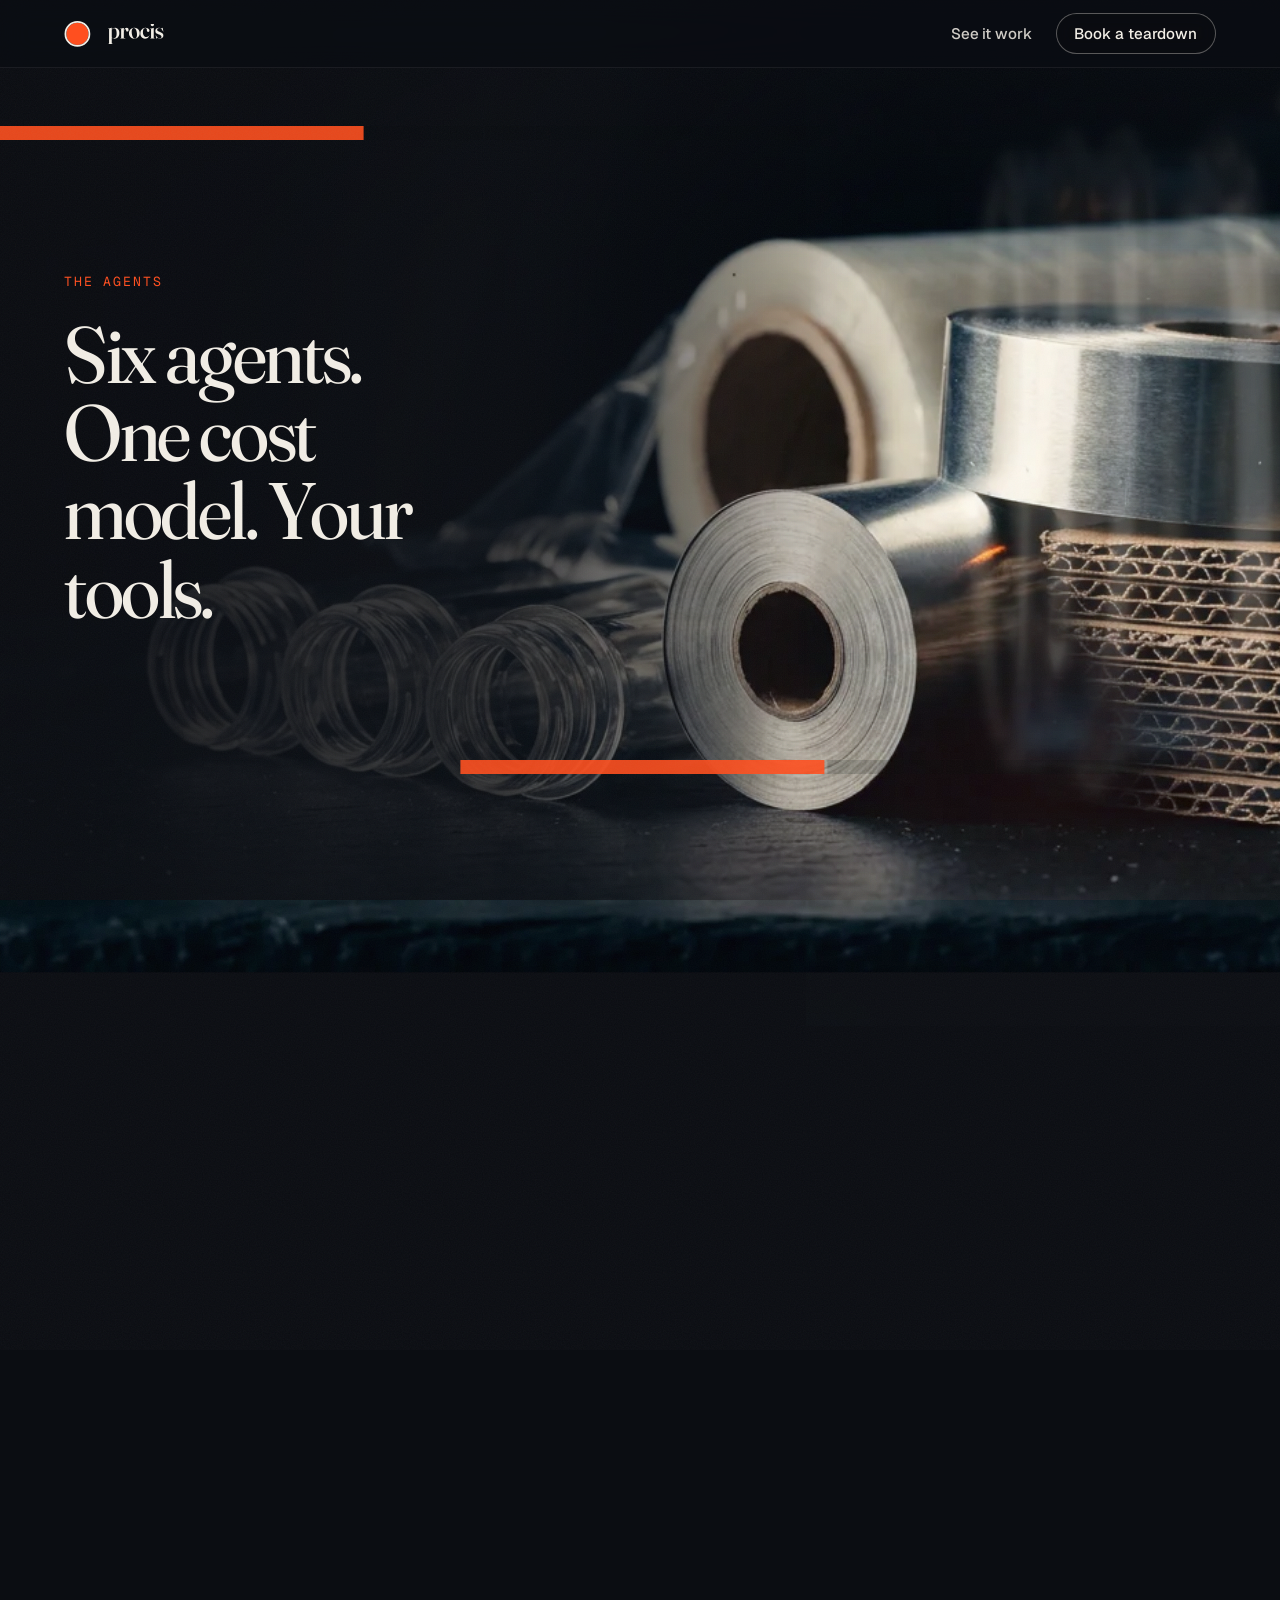
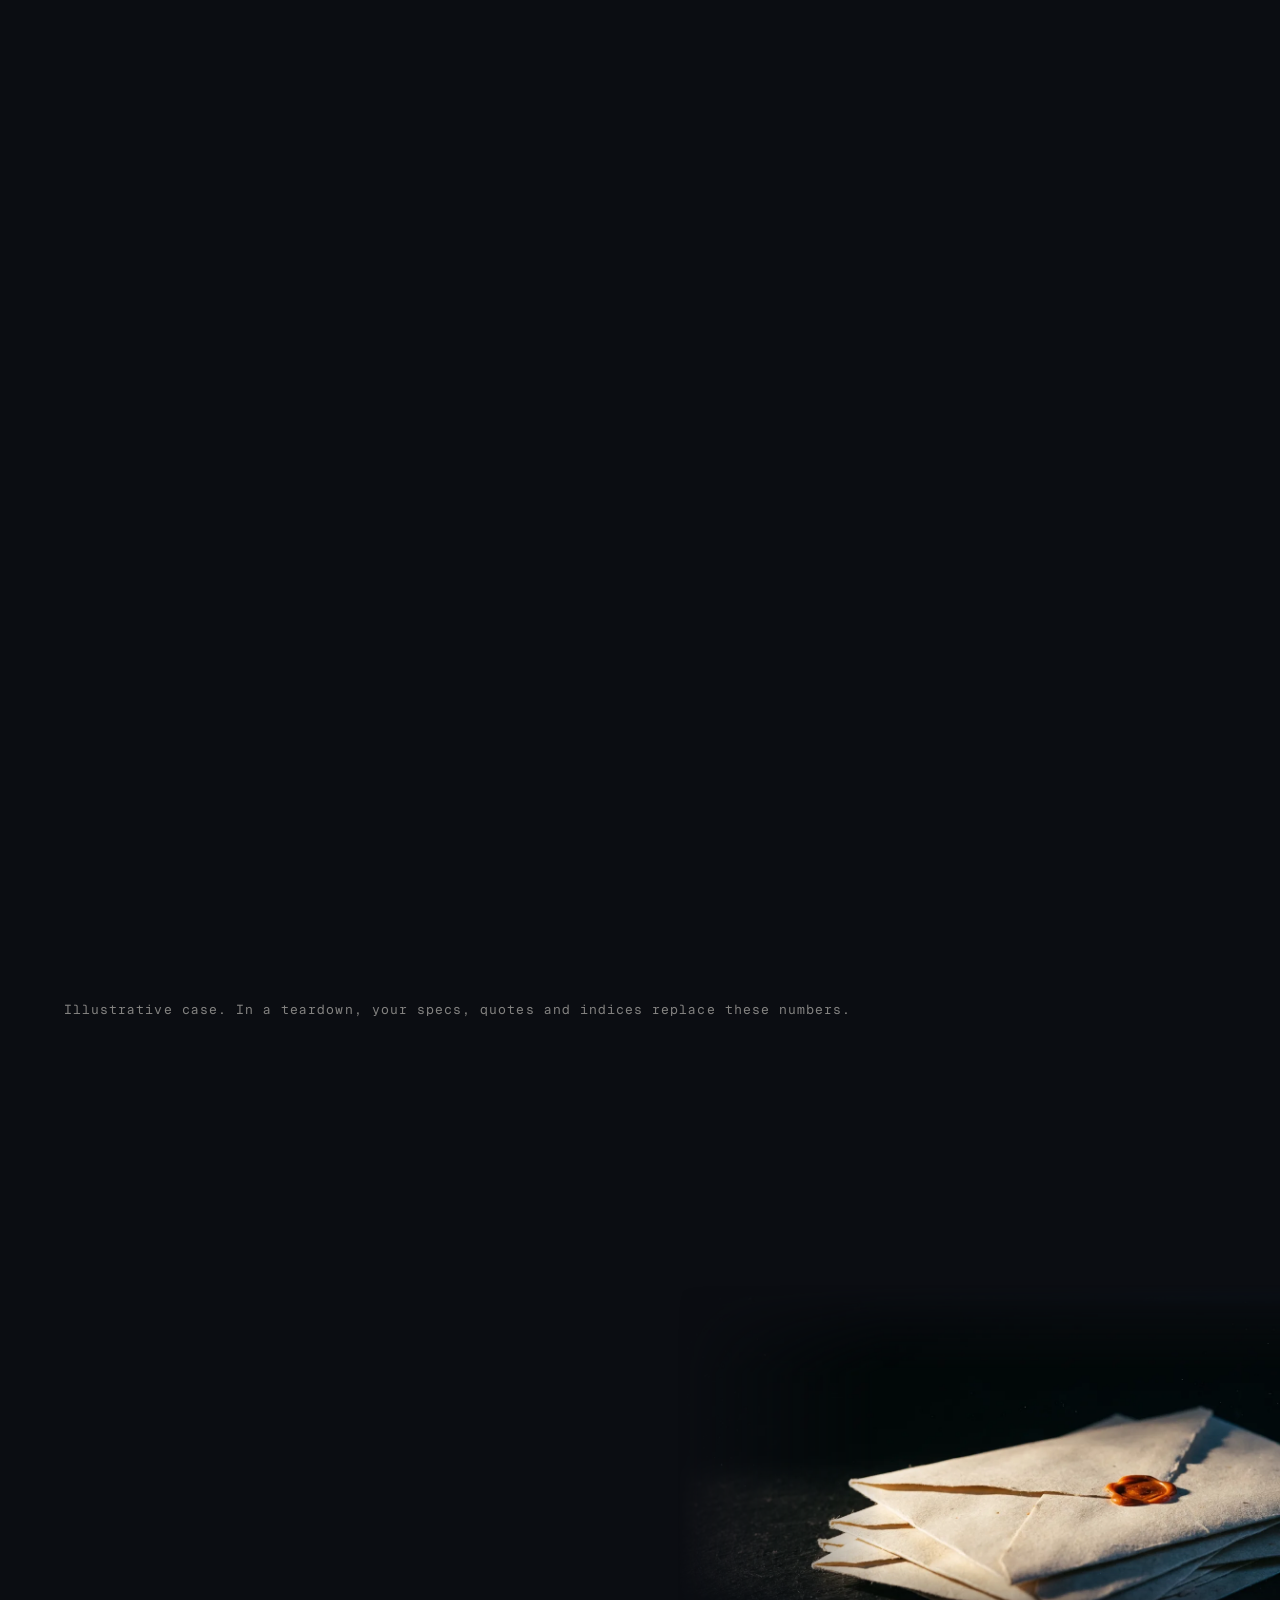
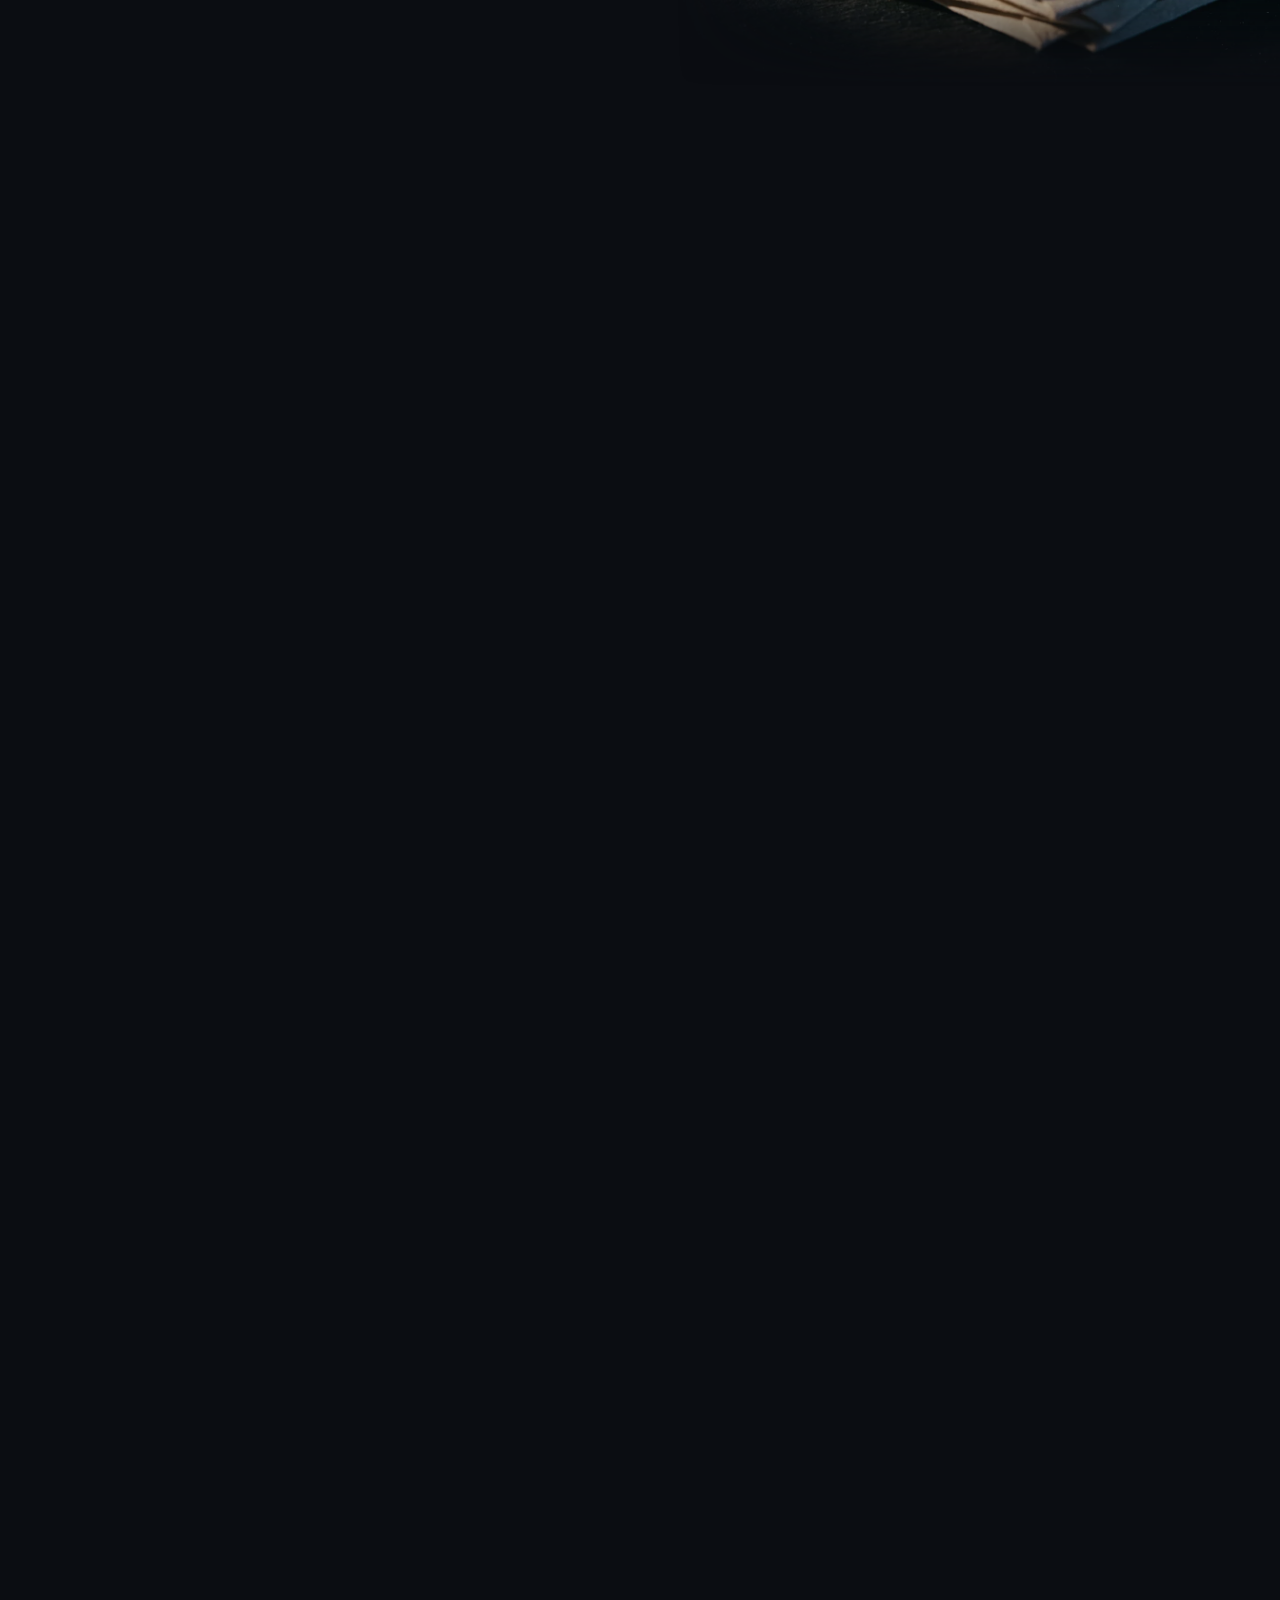
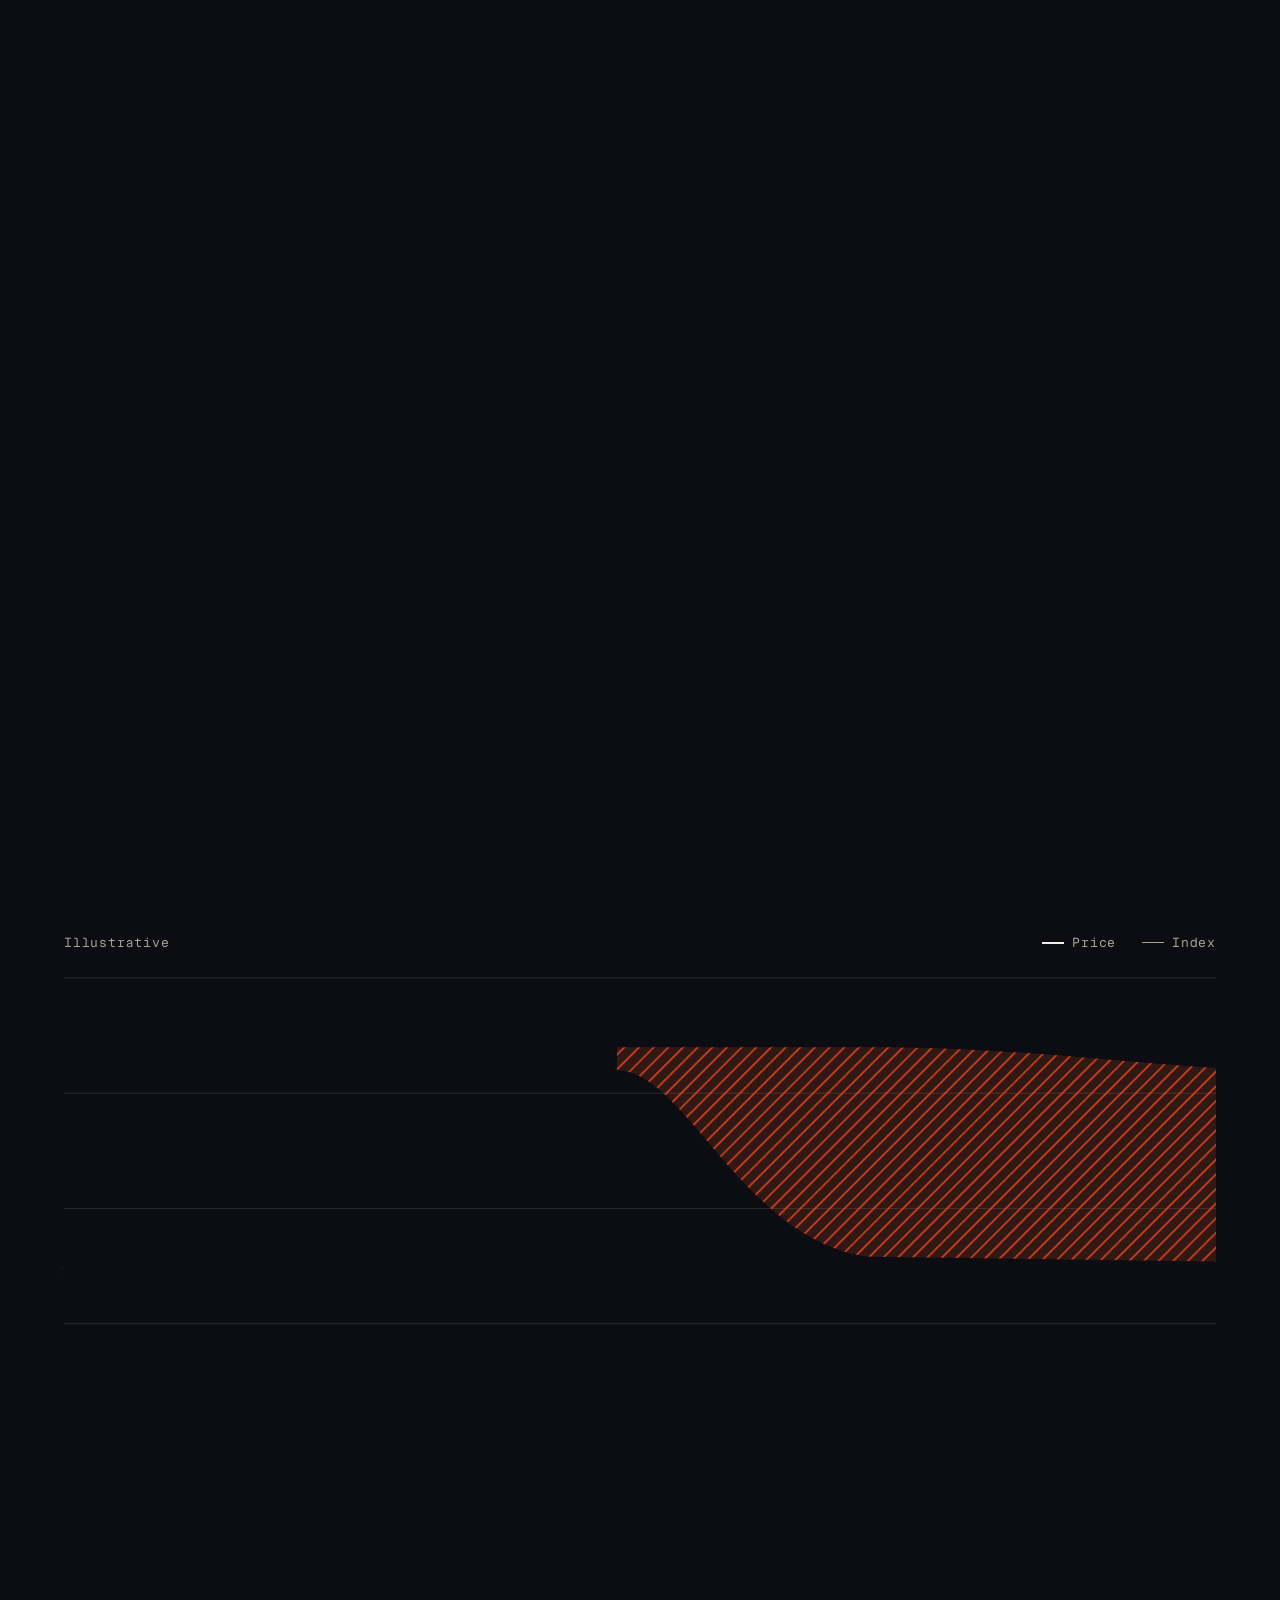
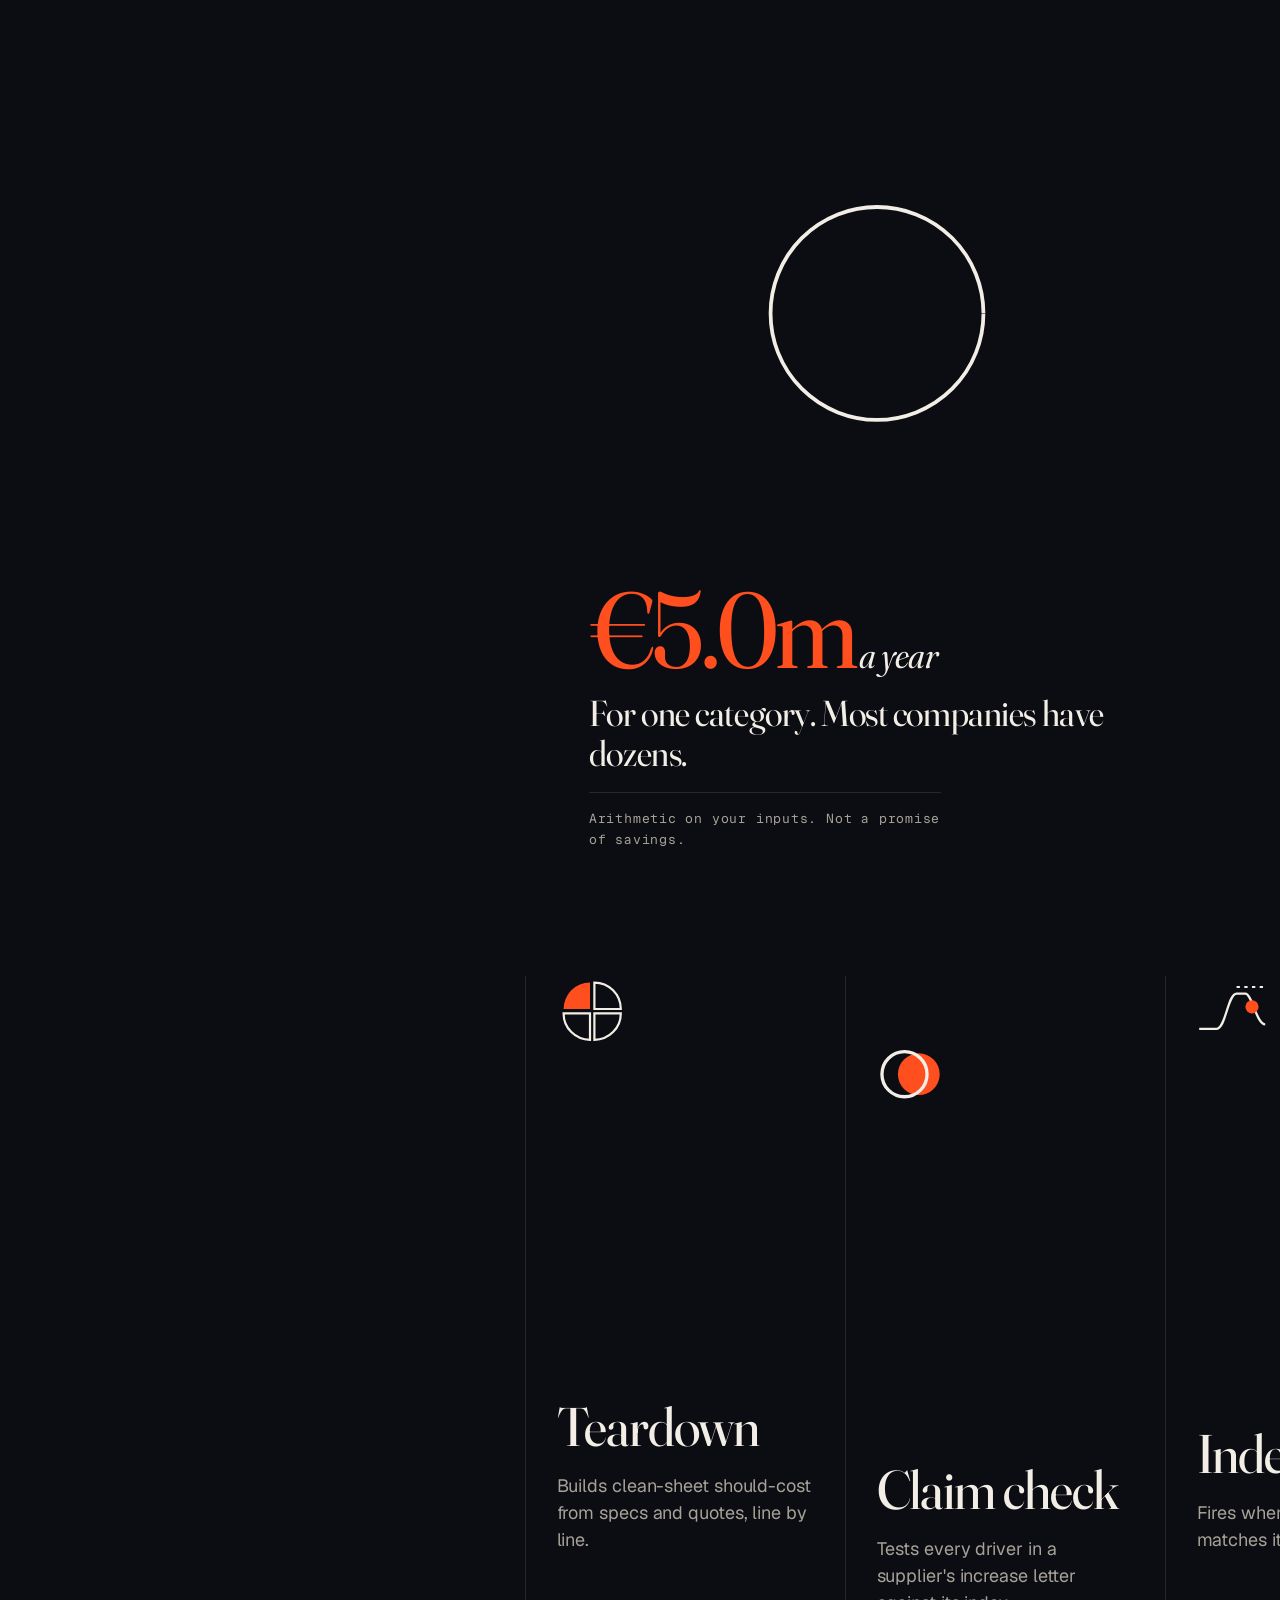
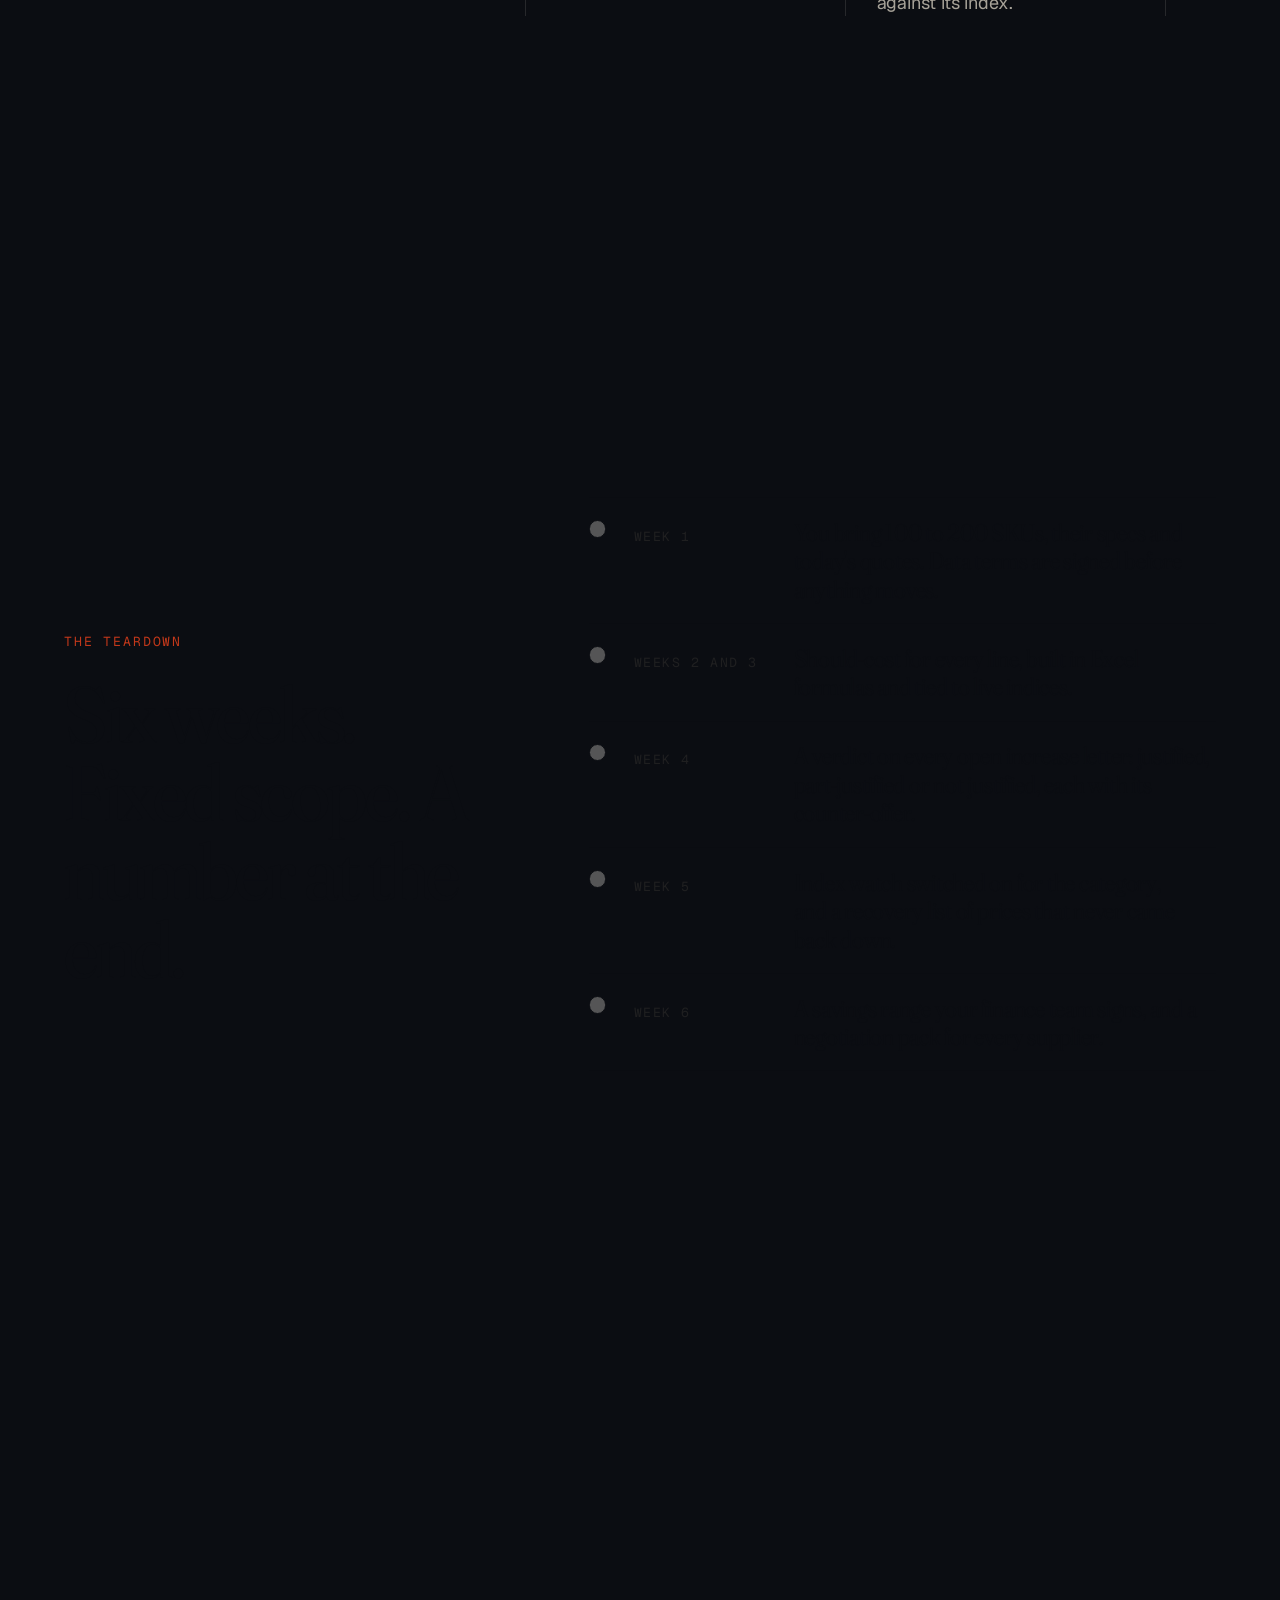
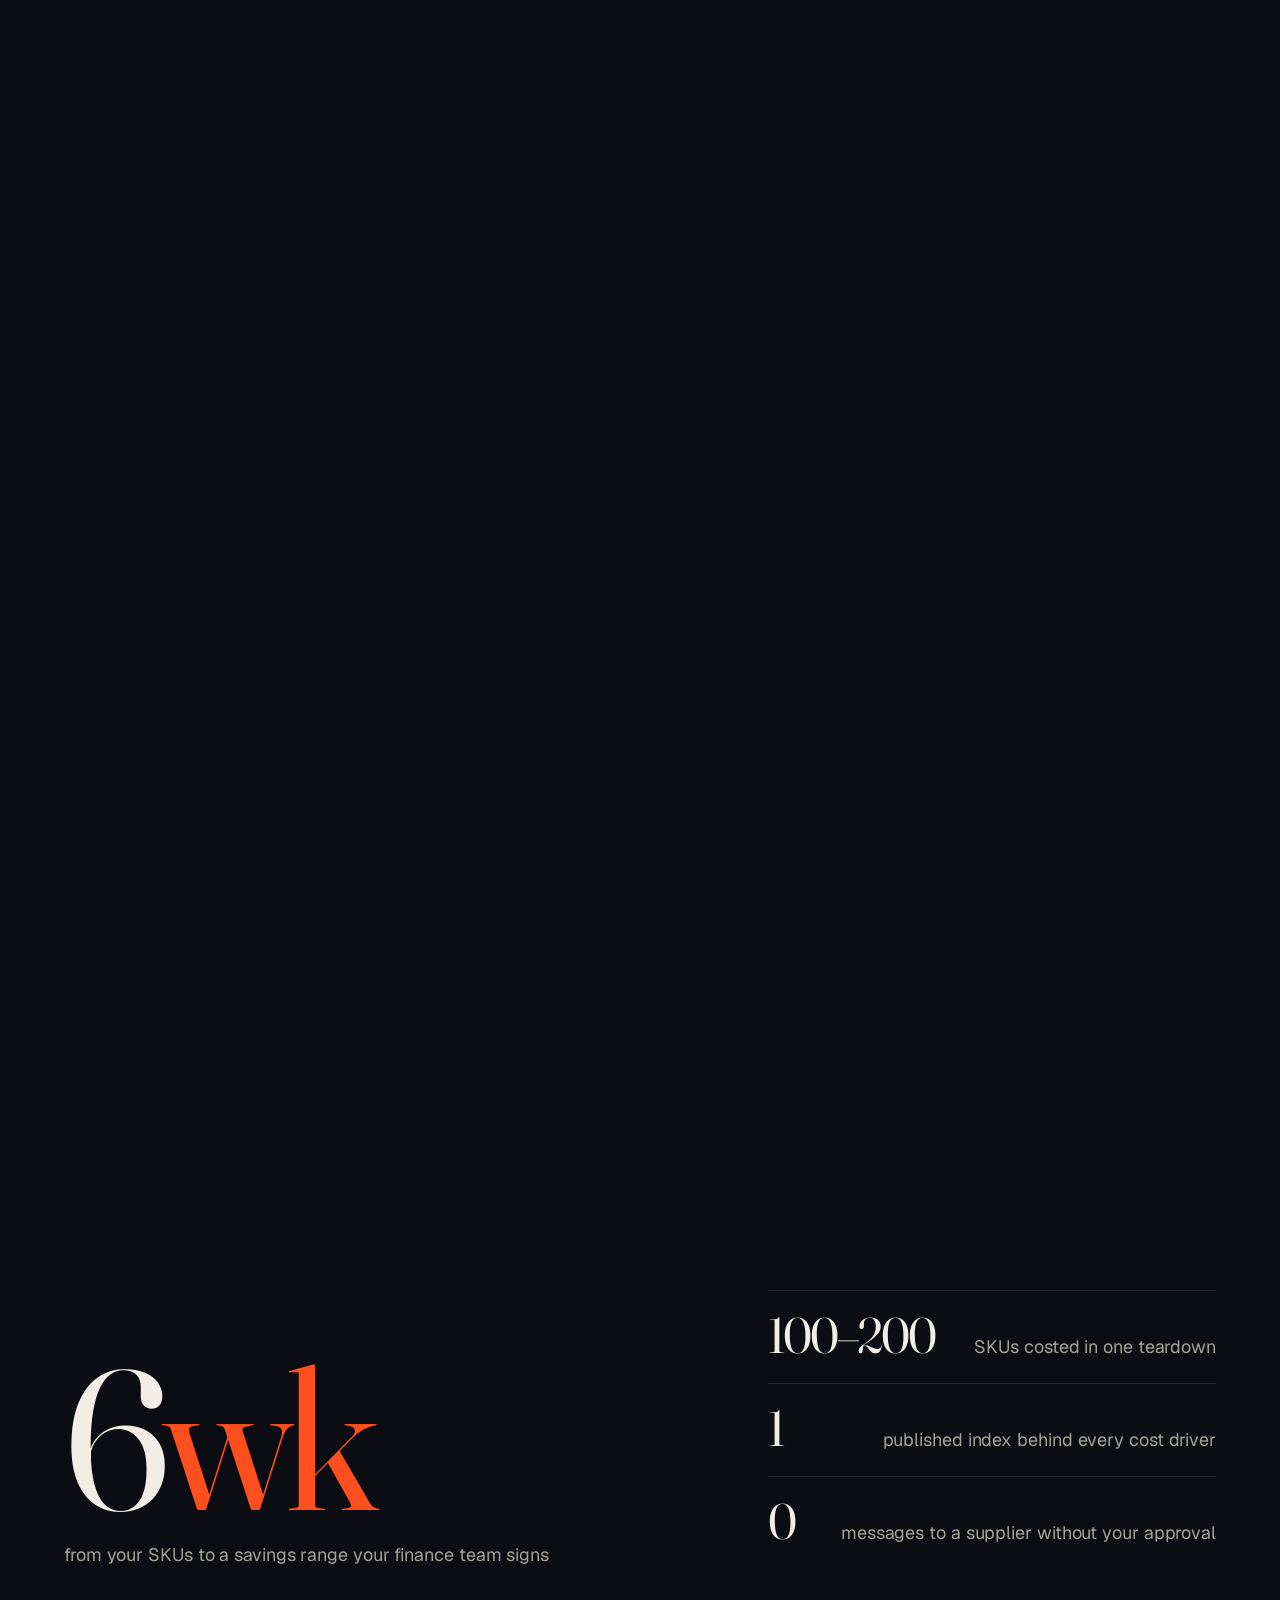
==== index.html @ d37ee610 "Film v2: procurement script (SLES, palm, chemicals, energy, freight), steadier single-take voice, re" ====
<!doctype html>
<html lang="en">
<head>
<meta charset="utf-8">
<meta name="viewport" content="width=device-width, initial-scale=1, viewport-fit=cover">
<title>Procis · Every price, proven.</title>
<meta name="description" content="Procis checks every supplier price against what it should cost. Then its agents act on the gap.">
<meta name="theme-color" content="#0B0D12">
<meta property="og:title" content="Procis · Every price, proven.">
<meta property="og:description" content="Procis checks every supplier price against what it should cost. Then its agents act on the gap.">
<meta property="og:url" content="https://madhuys.github.io/procis/">
<link rel="canonical" href="https://madhuys.github.io/procis/">
<meta property="og:image" content="https://madhuys.github.io/procis/img/og-image.png">
<meta property="og:image:width" content="1200"><meta property="og:image:height" content="630">
<meta property="og:type" content="website">
<meta name="twitter:card" content="summary_large_image">
<meta name="twitter:title" content="Procis · Every price, proven.">
<meta name="twitter:description" content="Procis checks every supplier price against what it should cost. Then its agents act on the gap.">
<meta name="twitter:image" content="https://madhuys.github.io/procis/img/og-image.png">
<link rel="icon" type="image/svg+xml" href="brand/procis-favicon.svg">
<link rel="icon" type="image/png" sizes="32x32" href="brand/favicon-32.png">
<link rel="apple-touch-icon" href="brand/apple-touch-icon.png">
<link rel="preload" href="fonts/Fraunces-VF.woff2" as="font" type="font/woff2" crossorigin>
<link rel="preload" href="fonts/Geist-VF.woff2" as="font" type="font/woff2" crossorigin>
<link rel="preload" href="img/hero-world.webp" as="image" media="(min-width: 861px)">
<link rel="preload" href="img/hero-world-m.webp" as="image" media="(max-width: 860px)">
<link rel="stylesheet" href="scrollcraft.css">
<link rel="stylesheet" href="css/viewer.css?v=20261116e">
<style>
@font-face { font-family: "Fraunces"; src: url("fonts/Fraunces-VF.woff2") format("woff2"); font-weight: 100 900; font-style: normal; font-display: swap; }
@font-face { font-family: "Fraunces"; src: url("fonts/Fraunces-Italic-VF.woff2") format("woff2"); font-weight: 100 900; font-style: italic; font-display: swap; }
@font-face { font-family: "Geist"; src: url("fonts/Geist-VF.woff2") format("woff2"); font-weight: 100 900; font-style: normal; font-display: swap; }
@font-face { font-family: "Geist Mono"; src: url("fonts/GeistMono-VF.woff2") format("woff2"); font-weight: 100 900; font-style: normal; font-display: swap; }

:root {
  --ink: #0B0D12; --bone: #F2EEE6; --ember: #FF4F1F;
  --sc-canvas: #0B0D12;
  --sc-surface: #12151C;
  --sc-ink: #F2EEE6;
  --sc-ink-soft: #A7A298;
  --sc-accent: #FF4F1F;
  --sc-accent-ink: #0B0D12;
  --sc-font-display: "Fraunces", "Iowan Old Style", Georgia, serif;
  --sc-font-text: "Geist", system-ui, sans-serif;
  --sc-font-mono: "Geist Mono", ui-monospace, monospace;
  --nav-h: 4.25rem;
  --dim: color-mix(in oklab, var(--bone) 52%, transparent);
}
html { background: var(--sc-canvas); }
body { font-feature-settings: "ss01", "cv11"; -webkit-font-smoothing: antialiased; }
.sc-display, .disp {
  font-family: var(--sc-font-display);
  font-variation-settings: "opsz" 144, "SOFT" 30, "WONK" 0;
  font-weight: 430;
}
.disp em, .sc-display em { font-style: italic; font-weight: 380; }
.mono { font-family: var(--sc-font-mono); font-size: var(--sc-t-xs); letter-spacing: 0.06em; color: var(--sc-ink-soft); }
.kicker { font-family: var(--sc-font-mono); font-size: var(--sc-t-xs); letter-spacing: 0.14em; text-transform: uppercase; color: var(--ember); margin: 0 0 1.4rem; }
a { color: inherit; }
.grain-on .sc-grain { opacity: 0.06; }

/* ------------------------------------------------------------------ nav -- */
.bar {
  position: fixed; inset: 0 0 auto 0; z-index: 60; height: var(--nav-h);
  display: flex; align-items: center; justify-content: space-between;
  padding-inline: var(--sc-gutter);
  background: color-mix(in oklab, var(--ink) 72%, transparent);
  -webkit-backdrop-filter: blur(14px) saturate(1.2); backdrop-filter: blur(14px) saturate(1.2);
  border-bottom: 1px solid color-mix(in oklab, var(--bone) 7%, transparent);
  color: var(--bone);
}
.bar { transition: background-color 420ms var(--sc-ease-out), color 420ms var(--sc-ease-out), border-color 420ms var(--sc-ease-out); }
.bar.is-light { background: color-mix(in oklab, var(--bone) 78%, transparent); color: var(--ink); border-bottom-color: color-mix(in oklab, var(--ink) 9%, transparent); }
.bar.is-light .brand .mark, .bar.is-light .brand { color: var(--ink); }
.bar.is-light .btn--line { color: var(--ink); border-color: color-mix(in oklab, var(--ink) 30%, transparent); background: color-mix(in oklab, var(--bone) 60%, transparent); }
.bar.is-light .btn--line:hover { border-color: var(--ink); }
.brand .wm { transition: filter 420ms var(--sc-ease-out); }
.bar.is-light .brand .wm { filter: brightness(0.07); }
.brand { display: inline-flex; align-items: center; gap: 0.62rem; text-decoration: none; }
.brand .mark { width: 2.05rem; height: auto; overflow: visible; color: var(--bone); }
.brand .wm { height: 1.32rem; width: auto; margin-top: 0.12rem; }
.btn {
  display: inline-flex; align-items: center; gap: 0.6rem;
  font: 500 var(--sc-t-sm)/1 var(--sc-font-text); letter-spacing: 0;
  padding: 0.9rem 1.3rem; border-radius: 999px; text-decoration: none;
  transition: background-color 200ms var(--sc-ease-out), color 200ms var(--sc-ease-out), border-color 200ms var(--sc-ease-out);
}
.btn--ember { background: var(--ember); color: var(--ink); }
.btn--ember:hover { background: #ff6a40; }
.btn--line { border: 1px solid color-mix(in oklab, var(--bone) 34%, transparent); color: var(--bone); }
.btn--line:hover { border-color: var(--bone); }
.bar .btn { padding: 0.72rem 1.1rem; background: color-mix(in oklab, var(--ink) 55%, transparent); backdrop-filter: blur(10px); -webkit-backdrop-filter: blur(10px); }
.btn .dot { width: 0.42rem; height: 0.42rem; border-radius: 50%; background: currentColor; }

.mark .mark__disc { transform: translateX(var(--off, 0px)); }

/* ================================================================= HERO == */
.hero .sc-stage { background: var(--ink); }
.hero__far, .hero__near, .hero__air { position: absolute; pointer-events: none; }
.hero__far { inset: -7% -3%; }
.hero__lean { position: absolute; inset: 0; translate: calc(var(--hx, 0) * -14px) calc(var(--hy, 0) * -9px); }
.hero__far img { width: 100%; height: 100%; object-fit: cover; object-position: 62% 60%; scale: calc(1.03 + var(--sc-p, 0) * 0.09); transform-origin: 70% 70%; }
.hero__near { top: -14%; bottom: -14%; right: -9vw; width: 46vw; mix-blend-mode: screen; opacity: 0.3; }
.hero__near .hero__lean { translate: calc(var(--hx, 0) * -42px) calc(var(--hy, 0) * -20px); }
.hero__near img { width: 100%; height: 100%; object-fit: cover; object-position: 30% 50%; }
.hero__air { inset: 0; background:
  linear-gradient(104deg, transparent 18%, color-mix(in oklab, var(--bone) 6%, transparent) 34%, transparent 46%),
  radial-gradient(60% 50% at 82% 88%, color-mix(in oklab, var(--ember) 9%, transparent), transparent 70%);
  mix-blend-mode: screen; opacity: calc(0.9 - var(--sc-p, 0) * 0.5); }
.hero__scrim { position: absolute; inset: 0; pointer-events: none; background:
  linear-gradient(to bottom, color-mix(in oklab, var(--ink) 70%, transparent) 0%, transparent 28%),
  linear-gradient(90deg, color-mix(in oklab, var(--ink) 94%, transparent) 0%, color-mix(in oklab, var(--ink) 80%, transparent) 40%, color-mix(in oklab, var(--ink) 40%, transparent) 56%, transparent 70%); }
.hero__copy { position: absolute; z-index: 20; left: var(--sc-gutter); top: calc(var(--nav-h) + 9vh); max-width: min(52rem, 64vw); }
.hero h1 { font-size: clamp(3.6rem, 1.2rem + 8.4vw, 9.6rem); line-height: 0.9; letter-spacing: -0.035em; margin: 0 0 2rem; font-weight: 400; }
.hero h1 .ln { display: block; overflow: hidden; padding-bottom: 0.1em; margin-bottom: -0.1em; }
.hero h1 .ln > span { display: inline-block; animation: lineUp 1100ms var(--sc-ease-out) both; }
.hero h1 .ln:nth-child(2) > span { animation-delay: 140ms; }
.hero h1 em { color: var(--ember); }
@keyframes lineUp { from { transform: translate3d(0, 105%, 0); opacity: 0; } to { transform: none; opacity: 1; } }
.hero__sub { font-size: var(--sc-t-lg); line-height: 1.45; max-width: 30ch; color: var(--bone); margin: 0 0 2.2rem; text-wrap: pretty; }
.hero__cta { display: flex; flex-wrap: wrap; gap: 0.8rem; margin-bottom: 2rem; }
.hero__small { margin: 0; }
.hero__eyebrow { margin-bottom: 1.6rem; }

/* ============================================================== LETTERS == */
.letters { padding-block: clamp(7rem, 16vh, 12rem) clamp(5rem, 12vh, 9rem); }
.letters__grid { display: grid; grid-template-columns: minmax(0, 6fr) minmax(0, 6fr); gap: clamp(2rem, 6vw, 7rem); align-items: start; }
.letters h2 { font-size: var(--sc-t-3xl); line-height: 0.98; letter-spacing: -0.03em; margin: 0 0 2.6rem; max-width: 12ch; }
.ups { list-style: none; padding: 0; margin: 0 0 2.4rem; border-top: 1px solid var(--sc-hairline); }
.ups li { font-family: var(--sc-font-display); font-variation-settings: "opsz" 144; font-size: var(--sc-t-xl); line-height: 1; padding: 0.95rem 0; border-bottom: 1px solid var(--sc-hairline); display: flex; justify-content: space-between; align-items: baseline; }
.ups li::after { content: ""; width: 0.55rem; height: 0.55rem; border-top: 1.5px solid var(--ember); border-right: 1.5px solid var(--ember); transform: rotate(-45deg) translate(-0.1rem, 0.1rem); }
.letters .sc-body { font-size: var(--sc-t-lg); line-height: 1.55; color: var(--sc-ink-soft); max-width: 34ch; }
.letters__media { position: relative; margin: 0; aspect-ratio: 3 / 2; margin-top: 6vh; }
.letters__media img { width: 100%; height: 100%; object-fit: cover; display: block; }
.letters__media { margin-right: calc(-1 * var(--sc-gutter)); }
.letters__media img { --mx: linear-gradient(to right, transparent 0%, #000 34%); --my: linear-gradient(to bottom, transparent 0%, #000 22%, #000 70%, transparent 100%); -webkit-mask-image: var(--mx), var(--my); -webkit-mask-composite: source-in; mask-image: var(--mx), var(--my); mask-composite: intersect; }
.quote { margin: clamp(5rem, 12vh, 9rem) 0 0; display: grid; grid-template-columns: minmax(0, 2fr) minmax(0, 9fr); gap: clamp(1.5rem, 4vw, 4rem); }
.quote blockquote { margin: 0; font-family: var(--sc-font-display); font-style: italic; font-weight: 360; font-variation-settings: "opsz" 144; font-size: var(--sc-t-3xl); line-height: 1.04; letter-spacing: -0.025em; max-width: 22ch; text-wrap: balance; }
.quote figcaption { grid-column: 2; margin-top: 1.4rem; }
.quote__rule { height: 1px; background: var(--ember); margin-top: 0.9em; }
.fact { display: grid; grid-template-columns: minmax(0, 2fr) minmax(0, 9fr); gap: clamp(1.5rem, 4vw, 4rem); margin-top: clamp(3.5rem, 8vh, 6rem); padding-top: 1.4rem; border-top: 1px solid var(--sc-hairline); }
.fact p { margin: 0; max-width: 62ch; color: var(--sc-ink-soft); font-size: var(--sc-t-sm); line-height: 1.6; }
.fact p strong { color: var(--bone); font-weight: 500; }

/* ======================================================= CLAIM CHECK ==== */
.claim .sc-stage { display: grid; grid-template-columns: minmax(0, 5fr) minmax(0, 7fr); gap: clamp(2rem, 5vw, 6rem); align-items: center; padding: calc(var(--nav-h) + 2vh) var(--sc-gutter) 4vh; }
.claim__head { align-self: center; }
.claim__head h2 { font-size: clamp(2.4rem, 1.2rem + 3.3vw, 4.6rem); line-height: 0.98; letter-spacing: -0.03em; margin: 0 0 1.8rem; max-width: 13ch; }
.claim__head .sc-body { font-size: var(--sc-t-base); max-width: 40ch; }
.claim__caption { margin-top: 2.4rem; max-width: 44ch; font-size: var(--sc-t-sm); line-height: 1.55; color: var(--sc-ink-soft); padding-left: 1rem; border-left: 1.5px solid var(--ember); opacity: 0; transition: opacity 600ms var(--sc-ease-out); }
.claim.is-resolved .claim__caption { opacity: 1; }
.board { opacity: 0; }
.board > :not(.instr), .instr .read { opacity: var(--bo, 1); }
.pl { font-family: var(--sc-font-text); font-variation-settings: normal; font-weight: 300; font-size: 0.82em; vertical-align: 0.08em; margin-right: 0.04em; }
.board__label { margin: 0 0 1.4rem; }
.instr { display: grid; grid-template-columns: auto 1fr; gap: clamp(1.4rem, 3vw, 3rem); align-items: center; margin-bottom: clamp(1.2rem, 3vh, 2.2rem); }
.instr svg { width: clamp(9rem, 22vh, 14rem); height: auto; overflow: visible; color: var(--bone); }
.instr .ring { stroke-dasharray: 1; stroke-dashoffset: var(--draw, 0); }
.instr .disc { transform: translateX(var(--off, 0px)); }
.instr .halo { opacity: 0; transition: opacity 500ms var(--sc-ease-out); }
.claim.is-resolved .instr .halo { opacity: 1; }
.read { display: grid; gap: 1.1rem; }
.read__item { display: grid; gap: 0.25rem; }
.read__k { font-family: var(--sc-font-mono); font-size: var(--sc-t-xs); letter-spacing: 0.12em; text-transform: uppercase; color: var(--sc-ink-soft); }
.read__v { font-family: var(--sc-font-display); font-variation-settings: "opsz" 144; font-weight: 400; font-size: clamp(2.2rem, 1rem + 2.6vw, 3.8rem); line-height: 0.92; letter-spacing: -0.02em; font-variant-numeric: tabular-nums lining-nums; }
.read__v--ember { color: var(--ember); }
.ledger { font-family: var(--sc-font-mono); font-size: clamp(0.78rem, 0.7rem + 0.22vw, 0.92rem); }
.ledger .tr { display: grid; grid-template-columns: minmax(0, 2fr) minmax(0, 0.7fr) minmax(0, 0.9fr) minmax(0, 0.9fr) minmax(0, 1.9fr); align-items: center; column-gap: 0.9rem; padding: 0.82rem 0 0.95rem; border-bottom: 1px solid var(--sc-hairline); position: relative; transition: opacity 260ms var(--sc-ease-out); }
.ledger .th { color: var(--sc-ink-soft); font-size: 0.72rem; letter-spacing: 0.1em; text-transform: uppercase; padding-block: 0 0.7rem; border-bottom-color: var(--sc-hairline-strong); }
.ledger .num { text-align: right; font-variant-numeric: tabular-nums; }
.ledger .vcell { text-align: right; }
.row .driver { font-family: var(--sc-font-text); font-size: 1.04em; color: var(--bone); letter-spacing: 0; }
.row { opacity: 0.42; }
.row.is-testing, .row.is-done { opacity: 1; }
.row .idx { color: var(--dim); }
.row.is-testing .idx, .row.is-done .idx { color: var(--bone); }
.row::before { content: ""; position: absolute; inset: 0 -1rem; background: color-mix(in oklab, var(--bone) 5%, transparent); opacity: 0; transition: opacity 260ms var(--sc-ease-out); pointer-events: none; }
.row.is-testing::before { opacity: 1; }
.bars { position: absolute; left: 0; right: 0; bottom: -1px; height: 3px; pointer-events: none; }
.bars i { position: absolute; left: 0; top: 0; height: 3px; width: 100%; transform-origin: 0 50%; }
.bars .b-claim { transform: scaleX(var(--w)); background: color-mix(in oklab, var(--bone) 30%, transparent); }
.bars .b-idx { transform: scaleX(0); background: var(--ember); }
.vd { display: inline-block; font-style: normal; padding: 0.3rem 0.55rem; border-radius: 3px; border: 1px solid currentColor; opacity: 0; transform: scale(1.4); transition: opacity 220ms var(--sc-ease-out), transform 360ms cubic-bezier(.2, 1.6, .4, 1); white-space: nowrap; }
.vd--ok { color: var(--bone); }
.vd--part { color: var(--ember); }
.vd--none { border-color: transparent; color: var(--sc-ink-soft); }
.row.is-verdict .vd { opacity: 1; transform: none; }
.result { display: flex; flex-wrap: wrap; gap: 0.6rem 1.6rem; margin-top: 1.4rem; font-family: var(--sc-font-mono); font-size: var(--sc-t-xs); letter-spacing: 0.06em; }
.result span { display: inline-flex; align-items: center; gap: 0.55rem; opacity: 0; transform: translate3d(0, 8px, 0); transition: opacity 420ms var(--sc-ease-out), transform 420ms var(--sc-ease-out); }
.result span::before { content: ""; width: 0.5rem; height: 0.5rem; border-radius: 50%; background: var(--ember); }
.result span:nth-child(2) { transition-delay: 120ms; }
.claim.is-resolved .result span { opacity: 1; transform: none; }
@media (hover: hover) and (pointer: fine) {
  .ledger:hover .row.is-done { opacity: 0.45; }
  .ledger .row.is-done:hover { opacity: 1; }
  .ledger .row.is-done:hover::before { opacity: 1; }
}

/* ============================================================ ROCKETS === */
.rockets { padding-block: clamp(7rem, 16vh, 12rem) clamp(5rem, 10vh, 8rem); }
.rockets__top { display: grid; grid-template-columns: minmax(0, 7fr) minmax(0, 4fr); gap: clamp(2rem, 5vw, 6rem); align-items: end; margin-bottom: clamp(3rem, 8vh, 5rem); }
.rockets h2 { font-size: var(--sc-t-3xl); line-height: 0.98; letter-spacing: -0.03em; margin: 0; max-width: 16ch; }
.rockets .sc-body { font-size: var(--sc-t-base); }
.chart { position: relative; }
.chart__label { position: absolute; top: 0; left: 0; margin: 0; }
.chart__legend { position: absolute; top: 0; right: 0; display: flex; gap: 1.6rem; margin: 0; }
.chart__legend span { display: inline-flex; align-items: center; gap: 0.5rem; }
.chart__legend span::before { content: ""; width: 1.4rem; height: 0; border-top: 2px solid var(--bone); }
.chart__legend .lg-idx::before { border-top: 1.6px solid var(--sc-ink-soft); }
.chart__plot { position: relative; aspect-ratio: 1000 / 380; margin-top: 2.4rem; }
.chart svg { position: absolute; inset: 0; width: 100%; height: 100%; overflow: visible; }
.chart .grid line { stroke: var(--sc-hairline); stroke-width: 1; vector-effect: non-scaling-stroke; }
.chart .ln { fill: none; vector-effect: non-scaling-stroke; stroke-linecap: round; clip-path: inset(-40px 100% -40px -40px); }
.chart .ln--idx { stroke: var(--sc-ink-soft); stroke-width: 1.6; }
.chart .ln--px { stroke: var(--bone); stroke-width: 2.6; }
.chart .gap { fill: url(#hatch); }
.chart .gap-edge { fill: color-mix(in oklab, var(--ember) 22%, transparent); }
.chart__gap { position: absolute; inset: 0; }
.chart__gap circle { fill: var(--ember); }
.chart__notes { display: grid; grid-template-columns: 20% 32% 48%; margin-top: 1.4rem; font-family: var(--sc-font-display); font-variation-settings: "opsz" 144; font-size: var(--sc-t-xl); line-height: 1.05; letter-spacing: -0.015em; }
.chart__notes p { margin: 0; padding-top: 1rem; border-top: 1px solid var(--sc-hairline-strong); }
.chart__notes .n-up { grid-column: 2; }
.chart__notes .n-down { grid-column: 3; color: var(--ember); border-top-color: var(--ember); padding-left: 0; }

/* ======================================================= YOUR NUMBER === */
.sr { position: absolute; width: 1px; height: 1px; overflow: hidden; clip: rect(0 0 0 0); white-space: nowrap; margin: -1px; }
.calc { padding-block: clamp(6rem, 14vh, 10rem); }
.calc__in { display: grid; grid-template-columns: minmax(0, 5fr) minmax(0, 7fr); grid-template-areas: "copy dev" "ctl dev"; column-gap: clamp(2rem, 6vw, 7rem); row-gap: clamp(2.4rem, 6vh, 4rem); align-items: start; min-height: 74vh; }
.calc__copy { grid-area: copy; align-self: end; }
.calc h2 { font-size: var(--sc-t-3xl); line-height: 0.98; letter-spacing: -0.03em; margin: 0 0 1.4rem; max-width: 12ch; }
.calc .sc-body { font-size: var(--sc-t-base); margin: 0; }
.calc__ctl { grid-area: ctl; display: grid; gap: 2.2rem; }
.ctl__row { display: flex; justify-content: space-between; align-items: baseline; gap: 1rem; margin-bottom: 0.7rem; }
.ctl__row label { font-size: var(--sc-t-sm); color: var(--sc-ink-soft); }
.ctl__v { font-family: var(--sc-font-display); font-variation-settings: "opsz" 144; font-size: var(--sc-t-xl); line-height: 1; letter-spacing: -0.015em; font-variant-numeric: tabular-nums lining-nums; color: var(--bone); white-space: nowrap; }
.ctl__ends { display: flex; justify-content: space-between; margin-top: 0.5rem; }
.ctl__hint { margin: 0.6rem 0 0; }
.rng { -webkit-appearance: none; appearance: none; display: block; width: 100%; height: 2.75rem; margin: 0; background: transparent; cursor: pointer; touch-action: pan-y; --f: 50%; }
.rng:focus { outline: none; }
.rng::-webkit-slider-runnable-track { height: 3px; border-radius: 2px; background: linear-gradient(90deg, var(--ember) 0 var(--f), color-mix(in oklab, var(--bone) 18%, transparent) var(--f) 100%); }
.rng::-moz-range-track { height: 3px; border-radius: 2px; background: linear-gradient(90deg, var(--ember) 0 var(--f), color-mix(in oklab, var(--bone) 18%, transparent) var(--f) 100%); }
.rng::-webkit-slider-thumb { -webkit-appearance: none; appearance: none; width: 1.7rem; height: 1.7rem; margin-top: calc(-0.85rem + 1.5px); border-radius: 50%; border: 2px solid var(--bone); background: radial-gradient(circle at 64% 50%, var(--ember) 0 34%, var(--ink) 36%); transition: transform 200ms var(--sc-ease-out); }
.rng::-moz-range-thumb { width: 1.7rem; height: 1.7rem; border-radius: 50%; border: 2px solid var(--bone); background: radial-gradient(circle at 64% 50%, var(--ember) 0 34%, var(--ink) 36%); box-sizing: border-box; }
.rng:active::-webkit-slider-thumb { transform: scale(1.12); }
.rng:focus-visible::-webkit-slider-thumb { box-shadow: 0 0 0 4px var(--ink), 0 0 0 6px var(--ember); }
.rng:focus-visible::-moz-range-thumb { box-shadow: 0 0 0 4px var(--ink), 0 0 0 6px var(--ember); }
.calc__dev { grid-area: dev; align-self: center; display: grid; justify-items: start; }
.calc__svg { width: min(100%, 64vh, 40rem); height: auto; overflow: visible; color: var(--bone); }
.calc__svg .c-ring { stroke-dasharray: 1; stroke-dashoffset: var(--draw, 0); }
.calc__out { margin-top: clamp(0.6rem, 2vh, 1.4rem); }
.calc__fig { margin: 0; color: var(--ember); font-size: clamp(3.6rem, 1.6rem + 6.4vw, 8.2rem); line-height: 0.88; letter-spacing: -0.04em; font-weight: 400; font-variant-numeric: tabular-nums lining-nums; white-space: nowrap; }
.calc__unit { font-size: 0.34em; letter-spacing: -0.01em; color: var(--bone); font-style: italic; font-weight: 380; }
.calc__line { margin: 1.1rem 0 0; font-family: var(--sc-font-display); font-variation-settings: "opsz" 144; font-size: var(--sc-t-xl); line-height: 1.1; letter-spacing: -0.012em; max-width: 26ch; }
.calc__foot { margin: 1.2rem 0 0; padding-top: 0.9rem; border-top: 1px solid var(--sc-hairline); max-width: 44ch; }

/* ============================================================== AGENTS === */
.agents .sc-stage { display: flex; align-items: center; }
.agents__head { position: absolute; z-index: 2; left: var(--sc-gutter); top: 50%; width: calc(min(36vw, 34rem) - 5vw); transform: translate3d(var(--hx2, 0px), -50%, 0); opacity: var(--ho, 1); pointer-events: none; }
.agents__head h2 { font-size: var(--sc-t-3xl); line-height: 0.98; letter-spacing: -0.03em; margin: 0; max-width: 11ch; }
.rail { gap: 0; align-items: stretch; padding-left: var(--sc-gutter); padding-right: 12vw; height: min(72vh, 40rem); }
.rail > * { flex: 0 0 auto; }
.rail__lead { width: min(36vw, 34rem); padding-right: 5vw; display: flex; flex-direction: column; justify-content: center; }
.agent { width: min(25vw, 23rem); padding: 0 2.4vw; border-left: 1px solid var(--sc-hairline); display: flex; flex-direction: column; justify-content: space-between; }
.agent svg { width: 4.4rem; height: 4.4rem; overflow: visible; color: var(--bone); }
.agent h3 { font-family: var(--sc-font-display); font-variation-settings: "opsz" 144; font-weight: 420; font-size: var(--sc-t-2xl); line-height: 1; letter-spacing: -0.02em; margin: 0 0 1.1rem; }
.agent p { margin: 0; color: var(--sc-ink-soft); font-size: var(--sc-t-base); line-height: 1.5; max-width: 26ch; }
.agent:nth-of-type(even) { padding-top: 7vh; }
.agent:nth-of-type(odd) { padding-bottom: 7vh; }
.trust { width: min(40vw, 36rem); margin-left: 3vw; padding: 0 0 0 3vw; border-left: 1.5px solid var(--ember); display: flex; flex-direction: column; justify-content: center; gap: 0; }
.trust p { margin: 0; padding: 1.4rem 0; border-bottom: 1px solid var(--sc-hairline); font-family: var(--sc-font-display); font-variation-settings: "opsz" 144; font-size: var(--sc-t-xl); line-height: 1.12; letter-spacing: -0.012em; max-width: 22ch; }
.trust p:last-child { border-bottom: 0; }

/* ========================================================= PARTNERSHIP == */
.partner { color: var(--ink); }
.partner .sc-stage { display: grid; place-items: center; text-align: center; color: var(--ink); }
.partner__in { position: relative; z-index: 2; padding-inline: var(--sc-gutter); }
.partner .kicker { color: #C2381A; }
.partner h2 { font-size: clamp(2.8rem, 1.2rem + 5.2vw, 7rem); line-height: 0.95; letter-spacing: -0.035em; margin: 0 auto 2.2rem; max-width: 14ch; color: var(--ink); }
.partner .sc-body { margin-inline: auto; color: #4A463F; font-size: var(--sc-t-lg); line-height: 1.5; max-width: 44ch; }
.split-bar { position: absolute; left: 50%; width: min(64vw, 60rem); height: 0.9rem; display: flex; gap: 3px; margin-left: calc(min(64vw, 60rem) / -2); z-index: 1; }
.split-bar i { display: block; height: 100%; background: color-mix(in oklab, var(--ink) 16%, transparent); }
.split-bar i:first-child { background: var(--ember); opacity: 0.9; }
.split-bar--a { top: 14vh; transform: translateX(var(--sa, -18vw)); }
.split-bar--b { bottom: 14vh; transform: translateX(var(--sb, 18vw)); }

/* ============================================================ THE WEEKS == */
.weeks { color: var(--ink); --soft: #4A463F; --line: color-mix(in oklab, var(--ink) 16%, transparent); }
.weeks .sc-stage { display: grid; align-items: center; color: var(--ink); }
.weeks__in { display: grid; grid-template-columns: minmax(0, 5fr) minmax(0, 7fr); gap: clamp(2rem, 6vw, 7rem); align-items: center; padding: calc(var(--nav-h) + 3vh) var(--sc-gutter) 4vh; max-width: var(--sc-maxw); margin-inline: auto; width: 100%; }
.weeks .kicker { color: #C2381A; }
.weeks h2 { font-size: var(--sc-t-3xl); line-height: 0.98; letter-spacing: -0.03em; margin: 0; max-width: 11ch; color: var(--ink); }
.weeks__body { position: relative; }
.tl { list-style: none; margin: 0; padding: 0; position: relative; z-index: 1; }
.tl__row { display: grid; grid-template-columns: 1.6rem minmax(7.5rem, 2fr) minmax(0, 6fr); column-gap: 1.2rem; align-items: baseline; padding: clamp(0.9rem, 2.2vh, 1.4rem) 0; border-bottom: 1px solid var(--line); opacity: 0.32; transition: opacity 420ms var(--sc-ease-out); }
.tl__row:first-child { border-top: 1px solid var(--line); }
.tl__row.is-on { opacity: 1; }
.tl__node { position: relative; align-self: start; margin-top: 0.15rem; width: 1.1rem; height: 1.1rem; border-radius: 50%; border: 1.5px solid var(--ink); background: var(--bone); }
.tl__node i { position: absolute; inset: 1.5px; border-radius: 50%; background: var(--ember); transform: translateX(0) scale(0); transition: transform 520ms cubic-bezier(.2, 1.5, .4, 1); }
.tl__row.is-on .tl__node i { transform: translateX(0.36rem) scale(1); }
.tl__wk { font-family: var(--sc-font-mono); font-size: var(--sc-t-xs); letter-spacing: 0.12em; text-transform: uppercase; color: var(--soft); white-space: nowrap; }
.tl__row.is-on .tl__wk { color: var(--ink); }
.tl__row p { margin: 0; font-family: var(--sc-font-display); font-variation-settings: "opsz" 144; font-size: clamp(1.15rem, 0.95rem + 0.7vw, 1.6rem); line-height: 1.18; letter-spacing: -0.01em; text-wrap: pretty; }
.tl__track { position: absolute; z-index: 0; left: calc(0.55rem - 0.75px); top: var(--t0, 0px); height: var(--th, 0px); width: 1.5px; background: var(--line); }
.tl__track i { position: absolute; inset: 0; background: var(--ember); transform-origin: 50% 0; transform: scaleY(var(--f, 0)); }
.weeks__fee { margin: 1.6rem 0 0 2.8rem; padding-left: 1rem; border-left: 1.5px solid var(--ember); font-size: var(--sc-t-base); line-height: 1.45; color: var(--ink); max-width: 44ch; opacity: 0; transform: translate3d(0, 8px, 0); transition: opacity 500ms var(--sc-ease-out), transform 500ms var(--sc-ease-out); }
.weeks__fee.is-on { opacity: 1; transform: none; }

/* ================================================================= FAQ == */
.faq { padding-block: clamp(10rem, 26vh, 16rem) clamp(4rem, 8vh, 6rem); }
.faq__top { display: grid; grid-template-columns: minmax(0, 2fr) minmax(0, 9fr); gap: clamp(1.5rem, 4vw, 4rem); margin-bottom: clamp(3rem, 7vh, 5rem); }
.faq__top .kicker { margin-top: 0.6rem; }
.faq h2 { font-size: var(--sc-t-3xl); line-height: 0.98; letter-spacing: -0.03em; margin: 0; max-width: 17ch; }
.faq__list { margin: 0; border-top: 1px solid var(--sc-hairline-strong); }
.qa { display: grid; grid-template-columns: minmax(0, 2fr) minmax(0, 9fr); gap: clamp(1.5rem, 4vw, 4rem); padding: clamp(1.3rem, 3vh, 2rem) 0; border-bottom: 1px solid var(--sc-hairline); }
.qa dt { display: contents; }
.qa__who { font-family: var(--sc-font-mono); font-size: var(--sc-t-xs); letter-spacing: 0.14em; text-transform: uppercase; color: var(--ember); padding-top: 0.5rem; }
.qa__q { font-family: var(--sc-font-display); font-variation-settings: "opsz" 144; font-size: var(--sc-t-xl); line-height: 1.1; letter-spacing: -0.015em; max-width: 30ch; }
.qa dd { grid-column: 2; margin: -0.6rem 0 0; font-size: var(--sc-t-base); line-height: 1.55; color: var(--sc-ink-soft); max-width: 60ch; }
@media (min-width: 1100px) {
  .qa { grid-template-columns: minmax(0, 2fr) minmax(0, 4.6fr) minmax(0, 4.4fr); }
  .qa dd { grid-column: 3; margin: 0; padding-top: 0.2rem; }
}

/* =============================================================== PROOF == */
.proof { padding-block: clamp(8rem, 18vh, 13rem) clamp(5rem, 10vh, 8rem); }
.proof__top { display: grid; grid-template-columns: minmax(0, 7fr) minmax(0, 5fr); gap: clamp(2rem, 6vw, 7rem); align-items: end; }
.proof h2 { font-size: var(--sc-t-3xl); line-height: 0.98; letter-spacing: -0.03em; margin: 0; max-width: 15ch; }
.proof .sc-body { font-size: var(--sc-t-base); }
.figs { display: grid; grid-template-columns: minmax(0, 7fr) minmax(0, 5fr); gap: clamp(2rem, 6vw, 7rem); margin-top: clamp(4rem, 10vh, 7rem); align-items: end; }
.fig__n { display: block; font-family: var(--sc-font-display); font-variation-settings: "opsz" 144; font-weight: 380; letter-spacing: -0.04em; line-height: 0.85; font-variant-numeric: lining-nums tabular-nums; white-space: nowrap; }
.fig--hero .fig__n { font-size: clamp(6rem, 2rem + 13vw, 15rem); }
.fig--hero .fig__n .u { color: var(--ember); }
.fig__l { display: block; margin-top: 1rem; font-size: var(--sc-t-base); color: var(--sc-ink-soft); }
.figs__side { display: grid; }
.figs__side .fig { padding: 1.4rem 0; border-top: 1px solid var(--sc-hairline); display: grid; grid-template-columns: auto 1fr; align-items: baseline; gap: 1.6rem; }
.figs__side .fig__n { font-size: clamp(2.2rem, 1.2rem + 2.4vw, 3.6rem); }
.figs__side .fig__l { margin: 0; text-align: right; }
.proof__foot { display: grid; grid-template-columns: minmax(0, 7fr) minmax(0, 5fr); gap: clamp(2rem, 6vw, 7rem); margin-top: 3rem; padding-top: 1.4rem; border-top: 1px solid var(--sc-hairline); }
.proof__foot p { margin: 0; font-size: var(--sc-t-sm); line-height: 1.55; color: var(--sc-ink-soft); }
.proof__foot .board-line { color: var(--bone); }

/* =============================================================== CLOSE == */
.close .sc-stage { display: grid; grid-template-rows: 1fr auto; padding: calc(var(--nav-h) + 4vh) var(--sc-gutter) 0; }
.close__in { display: grid; grid-template-columns: minmax(0, 7fr) minmax(0, 5fr); gap: clamp(2rem, 5vw, 6rem); align-items: center; position: relative; z-index: 3; }
.close h2 { font-size: clamp(3rem, 1.2rem + 5.4vw, 7.4rem); line-height: 0.93; letter-spacing: -0.035em; margin: 0 0 2rem; max-width: 12ch; }
.close .sc-body { font-size: var(--sc-t-lg); line-height: 1.5; max-width: 40ch; margin-bottom: 2.4rem; color: var(--sc-ink-soft); }
.close .btn--ember { font-size: var(--sc-t-base); padding: 1.15rem 1.7rem; }
.close__mark { justify-self: center; width: min(30vw, 46vh); color: var(--bone); }
.close__mark svg { width: 100%; height: auto; overflow: visible; }
.foot { position: relative; z-index: 3; display: flex; flex-wrap: wrap; justify-content: space-between; align-items: center; gap: 1rem; padding: 1.6rem 0 2rem; border-top: 1px solid var(--sc-hairline); }
.foot p { margin: 0; }

/* ============================================================== MOBILE == */

/* ================================================================ SHOWCASE == */
.reel { padding-block: clamp(7rem, 18vh, 11rem) 0; scroll-margin-top: var(--nav-h, 4.4rem); }
.reel__frame { position: relative; aspect-ratio: 16 / 9; border-radius: 20px; overflow: hidden; background: #000; border: 1px solid color-mix(in oklab, var(--bone) 14%, transparent); box-shadow: 0 50px 140px -40px rgba(0, 0, 0, .9); }
.reel__frame video { width: 100%; height: 100%; display: block; object-fit: cover; background: #000; }
.reel__go { position: absolute; inset: 0; display: flex; align-items: flex-start; justify-content: flex-start; padding: clamp(1rem, 2.4vw, 2rem); border: 0; background: none; cursor: pointer; color: var(--ink); }
.reel__go .tile__play { position: static; translate: none; width: auto; height: auto; display: inline-flex; gap: 0.7rem; align-items: center; padding: 0.95rem 1.4rem 0.95rem 1.15rem; border-radius: 999px; font: 600 var(--sc-t-sm)/1 var(--sc-font-text); }
.reel__go .tile__play svg { width: 1.3rem; height: 1.3rem; translate: 0; }
.reel__go:hover .tile__play, .reel__go:focus-visible .tile__play { transform: scale(1.08); }
.reel.is-playing .reel__go { display: none; }
.reel__cap { display: flex; flex-wrap: wrap; align-items: baseline; gap: 0.6rem 1.6rem; margin-top: 1.1rem; }
.reel__cap .tile__k { margin-right: auto; }
.reel__cap a { font-family: var(--sc-font-mono); font-size: var(--sc-t-xs); letter-spacing: 0.1em; text-transform: uppercase; color: var(--ember); text-decoration: none; }
.reel__cap a:hover { text-decoration: underline; text-underline-offset: 0.3em; }
.show { padding-block: clamp(5rem, 12vh, 8rem) clamp(3rem, 6vh, 5rem); scroll-margin-top: var(--nav-h, 4.4rem); }
.show__top { display: grid; grid-template-columns: minmax(0, 7fr) minmax(0, 5fr); gap: clamp(2rem, 6vw, 7rem); align-items: end; margin-bottom: clamp(2.4rem, 6vh, 4rem); }
.show h2 { font-size: var(--sc-t-3xl); line-height: 0.98; letter-spacing: -0.03em; margin: 0; max-width: 14ch; }
.show .sc-body { font-size: var(--sc-t-base); }
.tile { display: block; text-decoration: none; color: var(--bone); border: 1px solid color-mix(in oklab, var(--bone) 12%, transparent); border-radius: 18px; overflow: hidden; background: color-mix(in oklab, var(--bone) 3%, var(--ink)); transition: border-color 240ms var(--sc-ease-out), transform 240ms var(--sc-ease-out); }
.tile__go a { color: inherit; }
.tile:hover, .tile:focus-visible { border-color: var(--ember); transform: translateY(-3px); }
.tile__pic { position: relative; aspect-ratio: 3 / 2; overflow: hidden; background: #15171d; }
.tile__pic img, .tile__pic video { width: 100%; height: 100%; object-fit: cover; object-position: top left; display: block; }
.tile__txt { padding: 1.2rem 1.3rem 1.35rem; display: grid; gap: 0.45rem; }
.tile__k { font-family: var(--sc-font-mono); font-size: var(--sc-t-xs); letter-spacing: 0.12em; text-transform: uppercase; color: var(--dim); }
.tile__t { font-family: var(--sc-font-display); font-size: var(--sc-t-xl); line-height: 1.05; letter-spacing: -0.02em; margin: 0; }
.tile__d { margin: 0; color: var(--sc-ink-soft); font-size: var(--sc-t-sm); line-height: 1.5; }
.tile__go { font-family: var(--sc-font-mono); font-size: var(--sc-t-xs); letter-spacing: 0.1em; text-transform: uppercase; color: var(--ember); margin-top: 0.35rem; }
.show__lead { display: grid; grid-template-columns: minmax(0, 1fr); gap: 1.2rem; margin-bottom: 1.2rem; }
.show__lead .tile--lab { display: grid; grid-template-columns: minmax(0, 7fr) minmax(0, 5fr); }
.show__lead .tile__pic { aspect-ratio: 16 / 10; }
.show__lead .tile--lab .tile__txt { align-content: center; padding: clamp(1.4rem, 3vw, 3rem); }
.show__lead .tile--film .tile__pic { aspect-ratio: 16 / 9; }
.tile--film .tile__pic video { object-position: center; }
.tile--film .tile__pic img { object-position: center; }
.tile__play { position: absolute; left: 50%; top: 50%; translate: -50% -50%; width: 4.6rem; height: 4.6rem; border-radius: 50%; display: grid; place-items: center; background: var(--ember); color: var(--ink); box-shadow: 0 18px 50px -12px rgba(255, 79, 31, .6); transition: transform 240ms var(--sc-ease-out); }
.tile__play svg { width: 1.7rem; height: 1.7rem; translate: 2px 0; }
.tile:hover .tile__play, .tile:focus-visible .tile__play { transform: scale(1.08); }
.tile--lab .tile__t { font-size: var(--sc-t-2xl); }
.show__grid { display: grid; grid-template-columns: repeat(3, minmax(0, 1fr)); gap: 1.2rem; }
.show__note { margin-top: 1.6rem; font-family: var(--sc-font-mono); font-size: var(--sc-t-xs); letter-spacing: 0.08em; color: var(--dim); }
.show__note a { color: var(--bone); }
.bar__nav { display: flex; gap: 0.6rem; align-items: center; }
.bar__link { font: 500 var(--sc-t-sm)/1 var(--sc-font-text); color: inherit; text-decoration: none; padding: 0.72rem 0.9rem; opacity: 0.85; }
.bar__link:hover { opacity: 1; text-decoration: underline; text-underline-offset: 0.3em; }
@media (max-width: 860px) {
  .show__top, .show__lead, .show__grid, .show__lead .tile--lab { grid-template-columns: minmax(0, 1fr); }
  .bar__link { padding: 0.6rem 0.4rem; font-size: 0.8rem; }
}

@media (max-width: 860px) {
  :root { --nav-h: 3.6rem; }
  .brand .mark { width: 1.75rem; }
  .brand .wm { height: 1.1rem; }
  .bar .btn { padding: 0.6rem 0.9rem; font-size: 0.8rem; }
  .hero__copy { top: calc(var(--nav-h) + 4vh); right: var(--sc-gutter); max-width: none; }
  .hero h1 { font-size: clamp(3.4rem, 15vw, 5.4rem); margin-bottom: 1.3rem; }
  .hero__sub { font-size: var(--sc-t-base); margin-bottom: 1.4rem; }
  .hero__cta { margin-bottom: 1.2rem; }
  .hero__cta .btn { padding: 0.8rem 1.05rem; }
  .hero__eyebrow { margin-bottom: 1rem; }
  .hero__far { inset: 24% -2% -5%; }
  .hero__far img { object-position: 50% 100%; }
  .hero__near { width: 70vw; right: -38vw; opacity: 0.4; }
  .hero__scrim { background: linear-gradient(to bottom, color-mix(in oklab, var(--ink) 92%, transparent) 0%, color-mix(in oklab, var(--ink) 78%, transparent) 46%, color-mix(in oklab, var(--ink) 62%, transparent) 56%, transparent 74%); }

  .letters__grid { grid-template-columns: 1fr; }
  .letters__media { margin-top: 0; margin-right: 0; }
  .letters__media img { -webkit-mask-image: radial-gradient(ellipse 50% 50% at 52% 50%, #000 42%, transparent 100%); mask-image: radial-gradient(ellipse 50% 50% at 52% 50%, #000 42%, transparent 100%); }
  .quote, .fact { grid-template-columns: 1fr; }
  .quote figcaption { grid-column: 1; }
  .quote > span:first-child { display: none; }

  .claim .sc-stage { grid-template-columns: 1fr; grid-template-rows: 1fr; padding-top: calc(var(--nav-h) + 1.5vh); padding-bottom: 2vh; align-items: start; }
  .claim__head, .board { grid-area: 1 / 1; }
  .claim__head { align-self: center; }
  .claim__head h2 { font-size: clamp(2.3rem, 10vw, 3.2rem); }
  .claim__caption { display: none; }
  .claim__caption--m { display: block; margin-top: 1rem; font-size: 0.78rem; }
  .board__label { margin-bottom: 0.9rem; font-size: 0.68rem; }
  .instr { grid-template-columns: auto 1fr; gap: 1.2rem; margin-bottom: 0.6rem; }
  .instr svg { width: 6.2rem; }
  .read { grid-template-columns: 1fr 1fr; gap: 0.8rem; }
  .read__v { font-size: 2.1rem; }
  .ledger .th { display: none; }
  .ledger .tr { grid-template-columns: 1fr auto; grid-template-areas: "d v" "n n"; row-gap: 0.3rem; padding: 0.6rem 0 0.7rem; }
  .row .driver { grid-area: d; }
  .row .vcell { grid-area: v; }
  .row .nums { grid-area: n; display: flex; gap: 1.1rem; color: var(--sc-ink-soft); font-size: 0.74rem; }
  .row .num { text-align: left; }
  .row .num[data-k]::before { content: attr(data-k) " "; color: var(--sc-ink-soft); }
  .vd { padding: 0.2rem 0.4rem; font-size: 0.72rem; }
  .result { margin-top: 0.9rem; gap: 0.4rem 1rem; font-size: 0.7rem; }

  .rockets__top { grid-template-columns: 1fr; }
  .chart__label { position: static; }
  .chart__legend { position: static; margin-top: 0.8rem; }
  .chart__plot { margin-top: 1.4rem; aspect-ratio: 1000 / 520; }
  .chart__notes { grid-template-columns: 1fr 1fr; gap: 1rem; font-size: var(--sc-t-lg); }
  .chart__notes .n-up { grid-column: 1; }
  .chart__notes .n-down { grid-column: 2; }

  .calc { padding-block: 5rem 4rem; }
  .calc__in { grid-template-columns: 1fr; grid-template-areas: "copy" "ctl" "dev"; min-height: 0; row-gap: 1.4rem; }
  .calc__svg { width: min(60vw, 17rem); margin-inline: auto; }
  .calc__dev { justify-items: stretch; }
  .calc__fig { font-size: clamp(3rem, 15vw, 4.4rem); }
  .calc__line { font-size: var(--sc-t-lg); }
  .calc__ctl { gap: 1.6rem; }

  .agents__head { width: 76vw; }
  .rail { height: min(70svh, 34rem); padding-right: 4vw; }
  .rail__lead { width: 84vw; padding-right: 8vw; }
  .agent { width: 74vw; padding: 0 7vw; justify-content: center; gap: 3.2rem; }
  .agent:nth-of-type(even), .agent:nth-of-type(odd) { padding-top: 0; padding-bottom: 0; }
  .trust { width: 78vw; margin-left: 6vw; padding-left: 6vw; }

  .split-bar { width: 86vw; margin-left: -43vw; height: 0.7rem; }
  .split-bar--a { top: calc(var(--nav-h) + 6vh); }
  .split-bar--b { bottom: 8vh; }

  .weeks__in { grid-template-columns: 1fr; gap: 1.2rem; align-content: center; padding: calc(var(--nav-h) + 1.5vh) var(--sc-gutter) 2vh; }
  .weeks .kicker { margin-bottom: 0.8rem; }
  .weeks h2 { font-size: clamp(2rem, 9vw, 2.6rem); max-width: 13ch; }
  .tl__row { grid-template-columns: 1.4rem 1fr; grid-template-areas: "n w" ". p"; column-gap: 0.8rem; row-gap: 0.25rem; padding: 0.62rem 0; }
  .tl__node { grid-area: n; width: 1rem; height: 1rem; margin-top: 0; }
  .tl__wk { grid-area: w; font-size: 0.68rem; }
  .tl__row p { grid-area: p; font-size: 0.98rem; line-height: 1.25; }
  .tl__track { left: calc(0.5rem - 0.75px); }
  .weeks__fee { margin: 0.9rem 0 0 2.2rem; font-size: var(--sc-t-sm); }

  .faq { padding-block: 8rem 3rem; }
  .faq__top, .qa { grid-template-columns: 1fr; }
  .faq__top { gap: 0; }
  .faq__top .kicker { margin-top: 0; }
  .qa { gap: 0.55rem; }
  .qa__who { padding-top: 0; }
  .qa dd { grid-column: 1; margin: 0.15rem 0 0; font-size: var(--sc-t-sm); }

  .proof__top, .figs, .proof__foot { grid-template-columns: 1fr; }
  .fig--hero .fig__n { font-size: clamp(5.6rem, 30vw, 8rem); }
  .figs__side .fig { grid-template-columns: 1fr; gap: 0.4rem; }
  .figs__side .fig__l { text-align: left; }

  .close__in { grid-template-columns: 1fr; }
  .close__mark { position: absolute; right: -16vw; top: -4vh; width: 58vw; z-index: -1; }
  .close__mark svg { opacity: 0.22; }
  .close h2 { font-size: clamp(2.8rem, 12.6vw, 4rem); }
  .foot { flex-direction: column; align-items: flex-start; gap: 0.5rem; padding-bottom: 1.4rem; }
}
@media (min-width: 861px) { .claim__caption--m { display: none; } .row .num[data-k]::before { content: none; } .row .nums { display: contents; } }

/* ====================================================== REDUCED MOTION == */
@media (prefers-reduced-motion: reduce) {
  .hero h1 .ln > span { animation: fadeOnly 500ms ease-out both; }
  .hero__far img { scale: 1.03; }
  .hero__lean { translate: none !important; }
  .vd, .result span { transition: opacity 220ms ease-out; transform: none !important; }
  .split-bar--a, .split-bar--b { transform: none; }
  .agents__head { position: static; transform: none; opacity: 1; flex: 0 0 auto; width: min(36vw, 34rem); padding-left: var(--sc-gutter); padding-right: 5vw; box-sizing: border-box; align-self: center; }
  .agents .rail { padding-left: 0; }
  .agents .rail__lead { display: none; }
  .tl__node i, .tl__row, .weeks__fee { transition: opacity 220ms ease-out; }
  .rng::-webkit-slider-thumb { transition: none; }
}
@media (prefers-reduced-motion: reduce) and (max-width: 860px) {
  .agents__head { width: 84vw; padding-right: 8vw; }
}
@keyframes fadeOnly { from { opacity: 0; } to { opacity: 1; } }
</style>
</head>
<body>

<span data-sc-progress></span>
<div class="sc-grain" aria-hidden="true"></div>

<header class="bar">
  <a class="brand" href="#top" aria-label="Procis, back to the top">
    <svg class="mark" id="navMark" viewBox="18 34 168 132" aria-hidden="true"><g class="mark__disc"><circle cx="86.72" cy="100" r="56.76" fill="#FF4F1F"/></g><circle cx="86.72" cy="100" r="61.5" fill="none" stroke="currentColor" stroke-width="9"/></svg>
    <img class="wm" src="brand/procis-wordmark-bone.svg" alt="Procis" width="372" height="122">
  </a>
  <nav class="bar__nav" aria-label="Site">
    <a class="bar__link" href="#showcase">See it work</a>
    <a class="btn btn--line" href="mailto:hello@procis.ai?subject=Book%20a%20teardown">Book a teardown</a>
  </nav>
</header>

<main id="top">

  <!-- 1 · RECOGNITION · pin, layered photographic planes -->
  <section class="hero" data-sc-act="pin" data-sc-span="1.7" data-sc-drift="#0B0D12" aria-label="Procis">
    <div data-sc-stage id="heroStage">
      <div class="hero__far" data-sc-parallax="0.55" aria-hidden="true">
        <div class="hero__lean">
          <picture>
            <source media="(max-width: 860px)" srcset="img/hero-world-m.webp" width="768" height="1376">
            <img src="img/hero-world.webp" width="1376" height="768" alt="" fetchpriority="high">
          </picture>
        </div>
      </div>
      <div class="hero__air" aria-hidden="true"></div>
      <div class="hero__near" data-sc-parallax="-1.5" aria-hidden="true">
        <div class="hero__lean"><img src="img/hero-near.webp" width="768" height="1376" alt=""></div>
      </div>
      <div class="hero__scrim" aria-hidden="true"></div>
      <div class="hero__copy" data-sc-cue="0 0.78 0">
        <p class="kicker hero__eyebrow">Procis · agentic procurement for consumer goods</p>
        <h1 class="disp"><span class="ln"><span>Every price,</span></span> <span class="ln"><span><em>proven.</em></span></span></h1>
        <p class="hero__sub">Procis checks every supplier price against what it should cost. Then its agents act on the gap.</p>
        <div class="hero__cta">
          <a class="btn btn--ember" href="mailto:hello@procis.ai?subject=Book%20a%20teardown">Book a teardown</a>
          <a class="btn btn--line" href="#showcase">Try the should-cost lab</a>
        </div>
        <p class="mono hero__small">One category · six weeks · one savings range your CFO signs</p>
      </div>
    </div>
  </section>

  <!-- 1a · THE FILM · straight after the hero: the case in two and a half minutes, playing in place -->
  <section class="reel" id="film" data-sc-act="flow" data-sc-drift="#0B0D12" aria-labelledby="filmH">
    <div class="sc-wrap" data-sc-in>
      <div class="reel__frame">
        <video src="film/procis-film-16x9.mp4?v=20261116v2" poster="film/procis-film-poster.webp" width="1920" height="1080" preload="none" playsinline aria-label="Procis film: every price, proven, in two and a half minutes"></video>
        <button class="reel__go" type="button" aria-label="Play the film, sound on"><span class="tile__play" aria-hidden="true"><svg viewBox="0 0 24 24"><path d="M8 5.5v13l11-6.5z" fill="currentColor"/></svg>Play the film · 2½ min</span></button>
      </div>
      <div class="reel__cap">
        <span class="tile__k" id="filmH">Film · 2½ min · sound on · one cost line, from design to renewal</span>
        <a href="film/procis-film-16x9.mp4?v=20261116v2" data-open="film">Full screen →</a>
        <a href="film/procis-film-9x16.mp4?v=20261116v2" target="_blank" rel="noopener">Vertical 9:16 →</a>
      </div>
    </div>
  </section>

  <!-- 1b · PROOF IN HAND · flow, straight after the hero: everything a CPO can open today, in the viewer -->
  <section class="show" id="showcase" data-sc-act="flow" data-sc-drift="#0B0D12" aria-labelledby="showH">
    <div class="sc-wrap">
      <div class="show__top" data-sc-in data-sc-stagger="90">
        <div>
          <p class="kicker">See it work</p>
          <h2 class="disp" id="showH">Open what your team gets in week six.</h2>
        </div>
        <p class="sc-body">One illustrative case, carried all the way through: a 330 ml PET bottle at €60.00 per 1,000, a supplier asking for 8.8% more, and indices that back 4.53%. Change any input in the lab and watch the verdict move. Then open the same case as the model, the memo and the pack: page through them here, full screen, and download the files.</p>
      </div>
      <div class="show__lead" data-sc-in data-sc-stagger="110">
        <a class="tile tile--lab" href="app/?pane=claim" data-open="lab">
          <div class="tile__pic"><img src="samples/procis-lab-preview.webp" width="1440" height="1183" alt="The Procis should-cost lab: the supplier's +8.8% ask checked driver by driver against the indices, with a counter-offer of €62.72 per 1,000" loading="lazy"></div>
          <div class="tile__txt">
            <span class="tile__k">Live app · runs in your browser</span>
            <h3 class="tile__t">The should-cost lab</h3>
            <p class="tile__d">Build the cost, check the claim, watch the index, print the negotiation pack. Every number recalculates as you type.</p>
            <span class="tile__go">Open the lab here →</span>
          </div>
        </a>
        <a class="tile tile--lab" href="terminal/">
          <div class="tile__pic"><img src="samples/procis-terminal-preview.webp?v=20261116p" width="1440" height="900" alt="The Procis Terminal: ingredient, chemical, packaging, energy, freight and currency indices for a consumer goods buyer, with world sugar charted against the May price" loading="lazy"></div>
          <div class="tile__txt">
            <span class="tile__k">Live demo · real indices, demo company</span>
            <h3 class="tile__t">The procurement terminal</h3>
            <p class="tile__d">One week across every category a consumer goods buyer runs: a supplier fire, a toothpaste tube moved to a second source, a chemicals supplier's 9.4% increase letter checked against its indices, and contracts to bring down where the index has fallen. Press Play the week.</p>
            <span class="tile__go">Open the terminal →</span>
          </div>
        </a>
      </div>
      <div class="show__grid" data-sc-in data-sc-stagger="110">
        <a class="tile" href="samples/procis-should-cost-PET330.xlsx" data-open="model">
          <div class="tile__pic"><img src="samples/procis-should-cost-preview.webp?v=20261116e" width="1200" height="800" alt="Excel should-cost model for the 330 ml PET bottle" loading="lazy"></div>
          <div class="tile__txt">
            <span class="tile__k">Excel · .xlsx · 6 sheets</span>
            <h3 class="tile__t">Should-cost model</h3>
            <p class="tile__d">Every sum a live formula your finance team can open and audit, each input tied to its index.</p>
            <span class="tile__go">Open the cells →</span>
          </div>
        </a>
        <a class="tile" href="samples/procis-claim-check-memo.docx" data-open="memo">
          <div class="tile__pic"><img src="samples/procis-claim-check-preview.webp?v=20261116e" width="1200" height="800" alt="Word memo giving the verdict on the supplier's increase letter" loading="lazy"></div>
          <div class="tile__txt">
            <span class="tile__k">Word · .docx · 3 pages</span>
            <h3 class="tile__t">Claim-check memo</h3>
            <p class="tile__d">The verdict on the increase letter, driver by driver, with the counter-offer and its reasons.</p>
            <span class="tile__go">Read the memo →</span>
          </div>
        </a>
        <a class="tile" href="samples/procis-negotiation-pack.pptx" data-open="deck">
          <div class="tile__pic"><img src="samples/procis-negotiation-preview.webp?v=20261116e" width="1200" height="800" alt="PowerPoint negotiation pack with target, fallback and walk-away prices" loading="lazy"></div>
          <div class="tile__txt">
            <span class="tile__k">PowerPoint · .pptx · 7 slides</span>
            <h3 class="tile__t">Negotiation pack</h3>
            <p class="tile__d">Target, fallback and walk-away, the evidence behind each, and what to say when the supplier pushes back.</p>
            <span class="tile__go">Page through the pack →</span>
          </div>
        </a>
      </div>
      <p class="show__note">Illustrative case. In a teardown, your specs, quotes and indices replace these numbers.</p>
    </div>
  </section>

  <!-- 2 · UNEASE · flow, staggered entry + reveal wipe (the quiet before the peak) -->
  <section class="letters" data-sc-act="flow" data-sc-drift="#0D0F14">
    <div class="sc-wrap">
      <div class="letters__grid">
        <div>
          <div data-sc-in data-sc-stagger="90">
            <p class="kicker">The moment</p>
            <h2 class="disp">The letters are arriving.</h2>
          </div>
          <ul class="ups" data-sc-in data-sc-stagger="140">
            <li>Resin is up.</li>
            <li>Energy is up.</li>
            <li>Palm is up.</li>
            <li>Freight is up.</li>
          </ul>
          <p class="sc-body" data-sc-in>Each supplier sends its letter, and each letter asks for more. Some of the claims are true. Some are only partly true. Today your team cannot tell which is which, because the supplier holds the cost base and you hold the quote.</p>
        </div>
        <figure class="letters__media" data-sc-reveal="down" data-sc-reveal-at="0.12 0.42">
          <img src="img/letters.webp" width="1264" height="848" alt="A stack of sealed cream envelopes on black slate, one closed with an orange wax seal, lit from a low angle." loading="lazy">
        </figure>
      </div>

      <figure class="quote" data-sc-in>
        <span aria-hidden="true"><span class="quote__rule" style="display:block"></span></span>
        <div>
          <blockquote class="disp">“Crude has moved up from the 70s to the over 100 and 105, 110.”</blockquote>
          <figcaption class="mono">Unilever Q3 2026 trading update call, 27 October 2026</figcaption>
        </div>
      </figure>

      <div class="fact" data-sc-in>
        <span class="mono">Freight</span>
        <p><strong>Container spot rates on key routes: more than 300% above pre-crisis levels.</strong> Source: ICRA, via The Economic Times, 12 November 2026</p>
      </div>
    </div>
  </section>

  <!-- 3 · CLARITY · THE PEAK · pin, bespoke instrument -->
  <section class="claim" id="claim" data-sc-act="pin" data-sc-span="4.6" data-sc-drift="#0B0D12" aria-label="Claim check">
    <div data-sc-stage id="claimStage">
      <div class="claim__head" data-sc-cue="0.07 1 0.1 0.01">
        <p class="kicker">Claim check</p>
        <h2 class="disp">A price increase is a claim. We check it.</h2>
        <p class="sc-body">Procis rebuilds the line from its bill of materials and the indices each driver really follows. Then it reads the supplier's letter and tests every driver it cites.</p>
        <p class="claim__caption">The arithmetic lives in formulas your finance team can open in Excel. The model reads and drafts. It never does the sums.</p>
      </div>

      <div class="board" id="board">
        <p class="mono board__label">Illustrative · 330 ml PET bottle · supplier asks for +8.8%</p>
        <div class="instr">
          <svg viewBox="18 34 168 132" aria-hidden="true" id="instrSvg">
            <circle class="halo" cx="126.32" cy="100" r="74" fill="none" stroke="#FF4F1F" stroke-opacity="0.28" stroke-width="1"/>
            <g class="disc"><circle cx="86.72" cy="100" r="56.76" fill="#FF4F1F"/></g>
            <circle class="ring" cx="86.72" cy="100" r="61.5" fill="none" stroke="currentColor" stroke-width="9" pathLength="1" transform="rotate(-90 86.72 100)"/>
          </svg>
          <div class="read">
            <div class="read__item"><span class="read__k">Asked</span><span class="read__v"><span class="pl">+</span>8.8%</span></div>
            <div class="read__item"><span class="read__k">Cost-justified</span><span class="read__v read__v--ember"><span class="pl">+</span><span id="jOut">4.5%</span></span></div>
          </div>
        </div>

        <div class="ledger" role="table" aria-label="Claim check, driver by driver">
          <div class="tr th" role="row">
            <span role="columnheader">Driver</span>
            <span role="columnheader" class="num">Share</span>
            <span role="columnheader" class="num">Claimed</span>
            <span role="columnheader" class="num">Index says</span>
            <span role="columnheader" class="vcell">Verdict</span>
          </div>
          <div class="tr row" role="row" data-s="45" data-c="12" data-i="5">
            <span role="cell" class="driver">Resin (PET)</span>
            <span class="nums"><span role="cell" class="num" data-k="Share">45%</span><span role="cell" class="num" data-k="Claimed">+12%</span><span role="cell" class="num idx" data-k="Index">+5%</span></span>
            <span role="cell" class="vcell"><i class="vd vd--part">Part-justified</i></span>
            <span class="bars" aria-hidden="true"><i class="b-claim" style="--w:.48"></i><i class="b-idx"></i></span>
          </div>
          <div class="tr row" role="row" data-s="8" data-c="20" data-i="18">
            <span role="cell" class="driver">Energy</span>
            <span class="nums"><span role="cell" class="num" data-k="Share">8%</span><span role="cell" class="num" data-k="Claimed">+20%</span><span role="cell" class="num idx" data-k="Index">+18%</span></span>
            <span role="cell" class="vcell"><i class="vd vd--ok">Justified</i></span>
            <span class="bars" aria-hidden="true"><i class="b-claim" style="--w:.8"></i><i class="b-idx"></i></span>
          </div>
          <div class="tr row" role="row" data-s="6" data-c="25" data-i="10">
            <span role="cell" class="driver">Freight</span>
            <span class="nums"><span role="cell" class="num" data-k="Share">6%</span><span role="cell" class="num" data-k="Claimed">+25%</span><span role="cell" class="num idx" data-k="Index">+10%</span></span>
            <span role="cell" class="vcell"><i class="vd vd--part">Part-justified</i></span>
            <span class="bars" aria-hidden="true"><i class="b-claim" style="--w:1"></i><i class="b-idx"></i></span>
          </div>
          <div class="tr row" role="row" data-s="6" data-c="5" data-i="4">
            <span role="cell" class="driver">Labour</span>
            <span class="nums"><span role="cell" class="num" data-k="Share">6%</span><span role="cell" class="num" data-k="Claimed">+5%</span><span role="cell" class="num idx" data-k="Index">+4%</span></span>
            <span role="cell" class="vcell"><i class="vd vd--ok">Justified</i></span>
            <span class="bars" aria-hidden="true"><i class="b-claim" style="--w:.2"></i><i class="b-idx"></i></span>
          </div>
          <div class="tr row row--held" role="row">
            <span role="cell" class="driver">Other and margin</span>
            <span class="nums"><span role="cell" class="num" data-k="Share">35%</span><span role="cell" class="num" data-k="Claimed">held</span><span role="cell" class="num idx" data-k="Index">held</span></span>
            <span role="cell" class="vcell"><i class="vd vd--none">–</i></span>
          </div>
        </div>

        <p class="result" aria-live="polite"><span>Counter-offer ready</span><span>Every number traced to its source</span></p>
        <p class="claim__caption claim__caption--m">The arithmetic lives in formulas your finance team can open in Excel. The model reads and drafts. It never does the sums.</p>
      </div>
    </div>
  </section>

  <!-- 4 · VINDICATION · flow, SVG draw + clip-path gap -->
  <section class="rockets" id="rockets" data-sc-act="flow" data-sc-drift="#0E1117">
    <div class="sc-wrap">
      <div class="rockets__top" data-sc-in data-sc-stagger="90">
        <div>
          <p class="kicker">Index watch</p>
          <h2 class="disp">Prices go up like rockets. They come down like feathers.</h2>
        </div>
        <p class="sc-body">When an index rises, the price follows in weeks. When it falls, the price stays. Procis watches the index under every line you repriced and tells you the day a price stops matching its cost, with the amount to recover and the evidence to recover it.</p>
      </div>

      <div class="chart">
        <p class="mono chart__label">Illustrative</p>
        <p class="mono chart__legend" aria-hidden="true"><span class="lg-px">Price</span><span class="lg-idx">Index</span></p>
        <div class="chart__plot" role="img" aria-label="Illustrative chart: the price rises soon after its index, then stays high after the index falls, leaving a gap to recover.">
          <svg viewBox="0 0 1000 380" preserveAspectRatio="none" aria-hidden="true">
            <g class="grid"><line x1="0" y1="40" x2="1000" y2="40"/><line x1="0" y1="140" x2="1000" y2="140"/><line x1="0" y1="240" x2="1000" y2="240"/><line x1="0" y1="340" x2="1000" y2="340"/></g>
            <path class="ln ln--idx" d="M0,300 L170,300 C230,300 270,120 380,120 L470,120 C540,120 590,270 700,282 L1000,286"/>
            <path class="ln ln--px" d="M0,292 L215,292 C265,292 305,104 430,100 L700,100 C820,100 900,112 1000,118"/>
          </svg>
          <div class="chart__gap" id="chartGap">
            <svg viewBox="0 0 1000 380" preserveAspectRatio="none" aria-hidden="true">
              <defs><pattern id="hatch" width="9" height="9" patternUnits="userSpaceOnUse" patternTransform="rotate(45)"><rect width="9" height="9" fill="#FF4F1F" fill-opacity="0.16"/><line x1="0" y1="0" x2="0" y2="9" stroke="#FF4F1F" stroke-width="3" stroke-opacity="0.75"/></pattern></defs>
              <path class="gap" d="M480,100 L700,100 C820,100 900,112 1000,118 L1000,286 L700,282 C590,270 540,120 480,120 Z"/>
            </svg>
          </div>
        </div>
        <div class="chart__notes" data-sc-in data-sc-stagger="160">
          <p class="n-up">Defend on the way up.</p>
          <p class="n-down">Recover on the way down.</p>
        </div>
      </div>
    </div>
  </section>

  <!-- 4b · OWNERSHIP · flow, bespoke calculator in the ring-and-disc language -->
  <section class="calc" id="number" data-sc-act="flow" aria-labelledby="calcH">
    <div class="sc-wrap calc__in">
      <div class="calc__copy" data-sc-in data-sc-stagger="90">
        <p class="kicker">Your number</p>
        <h2 class="disp" id="calcH">What is the gap worth to you?</h2>
        <p class="sc-body">Two inputs. Plain arithmetic, not a forecast.</p>
      </div>
      <div class="calc__ctl" data-sc-in>
        <div class="ctl">
          <div class="ctl__row"><label for="inSpend">Annual spend in one category.</label><output class="ctl__v" id="outSpend" for="inSpend">€500m</output></div>
          <input class="rng" type="range" id="inSpend" min="0" max="1000" step="1" value="624" aria-valuetext="€500m">
          <div class="ctl__ends mono" aria-hidden="true"><span>€50m</span><span>€2bn</span></div>
        </div>
        <div class="ctl">
          <div class="ctl__row"><label for="inBps">Price recovered, in basis points.</label><output class="ctl__v" id="outBps" for="inBps">100</output></div>
          <input class="rng" type="range" id="inBps" min="50" max="1000" step="10" value="100" aria-valuetext="100 basis points" aria-describedby="bpsHint">
          <p class="mono ctl__hint" id="bpsHint">Set it to your own estimate. 100 bps is 1% of the category.</p>
        </div>
      </div>
      <div class="calc__dev">
        <svg class="calc__svg" id="calcSvg" viewBox="0 0 460 400" aria-hidden="true">
          <defs><radialGradient id="calcGlow"><stop offset="0" stop-color="#FF4F1F" stop-opacity="0.34"/><stop offset="1" stop-color="#FF4F1F" stop-opacity="0"/></radialGradient></defs>
          <circle class="c-glow" cx="230" cy="200" r="0" fill="url(#calcGlow)"/>
          <circle class="c-disc" cx="230" cy="200" r="0" fill="#FF4F1F"/>
          <circle class="c-ring" cx="230" cy="200" r="85" fill="none" stroke="currentColor" stroke-width="3" pathLength="1"/>
        </svg>
        <div class="calc__out">
          <p class="calc__fig disp" aria-hidden="true"><span id="calcVal">€5.0m</span><span class="calc__unit"> a year</span></p>
          <p class="sr" aria-live="polite" id="calcLive">€5.0m a year</p>
          <p class="calc__line">For one category. Most companies have dozens.</p>
          <p class="mono calc__foot">Arithmetic on your inputs. Not a promise of savings.</p>
        </div>
      </div>
    </div>
  </section>

  <!-- 5 · CONTROL · pan rail -->
  <section class="agents" id="agents" data-sc-act="pan" data-sc-span="3.2" data-sc-drift="#10131A" aria-label="The agents">
    <div data-sc-stage>
      <div class="agents__head" id="agentsHead">
        <p class="kicker">The agents</p>
        <h2 class="disp">Six agents. One cost model. Your tools.</h2>
      </div>
      <div class="rail" data-sc-pan="0.04">
        <div class="rail__lead" aria-hidden="true"></div>
        <article class="agent">
          <svg viewBox="0 0 64 64" aria-hidden="true"><path d="M30 30V6A24 24 0 0 0 6 30Z" fill="#FF4F1F"/><path d="M34 30V6a24 24 0 0 1 24 24Z" fill="none" stroke="currentColor" stroke-width="2"/><path d="M30 34H6a24 24 0 0 0 24 24Z" fill="none" stroke="currentColor" stroke-width="2"/><path d="M34 34h24a24 24 0 0 1-24 24Z" fill="none" stroke="currentColor" stroke-width="2"/></svg>
          <div><h3>Teardown</h3><p>Builds clean-sheet should-cost from specs and quotes, line by line.</p></div>
        </article>
        <article class="agent">
          <svg viewBox="0 0 64 64" aria-hidden="true"><circle cx="38" cy="32" r="19" fill="#FF4F1F"/><circle cx="25" cy="32" r="20.5" fill="none" stroke="currentColor" stroke-width="3"/></svg>
          <div><h3>Claim check</h3><p>Tests every driver in a supplier's increase letter against its index.</p></div>
        </article>
        <article class="agent">
          <svg viewBox="0 0 64 64" aria-hidden="true"><path d="M2 48 L18 48 C26 48 28 16 36 16 L44 16 C50 16 54 44 62 44" fill="none" stroke="currentColor" stroke-width="2"/><path d="M36 10 L62 10" stroke="currentColor" stroke-width="2" stroke-dasharray="3 4"/><circle cx="50" cy="28" r="6" fill="#FF4F1F"/></svg>
          <div><h3>Index watch</h3><p>Fires when a price no longer matches its cost.</p></div>
        </article>
        <article class="agent">
          <svg viewBox="0 0 64 64" aria-hidden="true"><circle cx="32" cy="32" r="28" fill="none" stroke="currentColor" stroke-width="2"/><circle cx="32" cy="32" r="19" fill="none" stroke="currentColor" stroke-width="2"/><circle cx="32" cy="32" r="10" fill="#FF4F1F"/></svg>
          <div><h3>Negotiation pack</h3><p>Target, fallback, walk-away, and a breakdown the supplier can read.</p></div>
        </article>
        <article class="agent">
          <svg viewBox="0 0 64 64" aria-hidden="true"><rect x="6" y="6" width="52" height="52" fill="none" stroke="currentColor" stroke-width="2"/><circle cx="32" cy="32" r="14" fill="#FF4F1F"/><path d="M6 46 H58 M6 52 H58" stroke="currentColor" stroke-width="1"/></svg>
          <div><h3>Compliance</h3><p>Carbon, EPR fees and EUDR evidence from the same bill of materials.</p></div>
        </article>
        <article class="agent">
          <svg viewBox="0 0 64 64" aria-hidden="true"><rect x="4" y="12" width="40" height="40" fill="none" stroke="currentColor" stroke-width="2"/><path d="M4 20 H44" stroke="currentColor" stroke-width="2"/><circle cx="44" cy="38" r="14" fill="#FF4F1F"/></svg>
          <div><h3>Portal</h3><p>Works inside Ariba, Coupa and supplier portals with your access. No integration project.</p></div>
        </article>
        <div class="trust">
          <p>Nothing reaches a supplier until a person approves it.</p>
          <p>Every agent step can be undone with one click.</p>
          <p>Every number carries its source.</p>
        </div>
      </div>
    </div>
  </section>

  <!-- 6 · FAIRNESS · pin, drift to bone, kinetic -->
  <section class="partner" id="partner" data-sc-act="pin" data-sc-span="1.6" data-sc-drift="#F2EEE6" aria-label="Partnership">
    <div data-sc-stage>
      <div class="split-bar split-bar--a" aria-hidden="true"><i style="flex:45"></i><i style="flex:8"></i><i style="flex:6"></i><i style="flex:6"></i><i style="flex:35"></i></div>
      <div class="partner__in">
        <p class="kicker" data-sc-cue="0.1 0.92 0.2 0.15">Partnership</p>
        <h2 class="disp" data-sc-cue="0.12 0.92 0.25 0.15" data-sc-kinetic="lines">Hard on the number. Fair to the supplier.</h2>
        <p class="sc-body" data-sc-cue="0.24 0.92 0.25 0.15">The supplier sees the same breakdown you do. The conversation moves from who blinks first to which driver moved and by how much. That is a better way to keep strategic partners, and a faster way to agree.</p>
      </div>
      <div class="split-bar split-bar--b" aria-hidden="true"><i style="flex:45"></i><i style="flex:8"></i><i style="flex:6"></i><i style="flex:6"></i><i style="flex:35"></i></div>
    </div>
  </section>

  <!-- 6b · CLARITY OF TERMS · pin on bone, the weeks light in turn -->
  <section class="weeks" id="weeks" data-sc-act="pin" data-sc-span="2.2" data-sc-drift="#EEE9DF" aria-label="The six weeks">
    <div data-sc-stage>
      <div class="weeks__in">
        <div class="weeks__head">
          <p class="kicker">The teardown</p>
          <h2 class="disp">Six weeks. Fixed scope. A number at the end.</h2>
        </div>
        <div class="weeks__body">
          <ol class="tl" id="tl">
            <li class="tl__row"><span class="tl__node" aria-hidden="true"><i></i></span><span class="tl__wk">Week 1</span><p>You bring 100 to 200 SKUs, their specs and today's quotes. Data terms are signed before anything moves.</p></li>
            <li class="tl__row"><span class="tl__node" aria-hidden="true"><i></i></span><span class="tl__wk">Weeks 2 and 3</span><p>Should-cost for every line, built in Excel formulas and tied to live indices.</p></li>
            <li class="tl__row"><span class="tl__node" aria-hidden="true"><i></i></span><span class="tl__wk">Week 4</span><p>A verdict on every open increase letter: justified, part-justified or not justified, each with its counter-offer.</p></li>
            <li class="tl__row"><span class="tl__node" aria-hidden="true"><i></i></span><span class="tl__wk">Week 5</span><p>Index watch switched on for the category, and a recovery list of prices that never came back down.</p></li>
            <li class="tl__row"><span class="tl__node" aria-hidden="true"><i></i></span><span class="tl__wk">Week 6</span><p>A savings range your finance team signs, and a negotiation pack for every supplier.</p></li>
          </ol>
          <span class="tl__track" aria-hidden="true"><i id="tlFill"></i></span>
          <p class="weeks__fee" id="weeksFee">Fixed fee, credited in full if you continue to the platform.</p>
        </div>
      </div>
    </div>
  </section>

  <!-- 6c · CONFIDENCE · flow back to ink, the objections answered in the open -->
  <section class="faq" data-sc-act="flow" data-sc-drift="#0D0F14" aria-labelledby="faqH">
    <div class="sc-wrap">
      <div class="faq__top" data-sc-in data-sc-stagger="90">
        <p class="kicker">Before you forward this</p>
        <h2 class="disp" id="faqH">The questions your CISO, CFO and suppliers will ask.</h2>
      </div>
      <dl class="faq__list" data-sc-in data-sc-stagger="110">
        <div class="qa"><dt><span class="qa__who">CISO</span><span class="qa__q">Does our supplier data leave our walls?</span></dt><dd>No. Procis runs single-tenant in your cloud region. You hold the keys, and nothing is used to train a model.</dd></div>
        <div class="qa"><dt><span class="qa__who">CFO</span><span class="qa__q">Can I trust the number?</span></dt><dd>Every sum is a spreadsheet formula your team can open. The model reads and drafts; it never does the arithmetic. Every input carries its source.</dd></div>
        <div class="qa"><dt><span class="qa__who">IT</span><span class="qa__q">Is this another integration project?</span></dt><dd>No. The agents work inside Ariba, Coupa and supplier portals with the access your people already have.</dd></div>
        <div class="qa"><dt><span class="qa__who">Suppliers</span><span class="qa__q">Is this a squeeze?</span></dt><dd>They see the same breakdown you do. The increases that are real get agreed faster.</dd></div>
        <div class="qa"><dt><span class="qa__who">Your team</span><span class="qa__q">Will an agent send something I did not approve?</span></dt><dd>Nothing reaches a supplier until a person approves it, and every step can be undone.</dd></div>
      </dl>
    </div>
  </section>

  <!-- 7 · CONFIDENCE · flow, scrubbed counts -->
  <section class="proof" data-sc-act="flow" data-sc-drift="#0B0D12">
    <div class="sc-wrap">
      <div class="proof__top" data-sc-in data-sc-stagger="90">
        <div>
          <p class="kicker">Why us</p>
          <h2 class="disp">A should-cost method for every category you buy.</h2>
        </div>
        <p class="sc-body">Procis models every item you buy, from an ingredient to a freight lane, from its bill of materials, its conversion steps and the published index each cost follows. Its agents run on FUOS, an agent operating system that works inside real browsers, spreadsheets and documents.</p>
      </div>
      <div class="figs">
        <div class="fig fig--hero">
          <span class="fig__n"><span data-sc-count="0 6" data-sc-count-at="0.28 0.4">6</span><span class="u">wk</span></span>
          <span class="fig__l">from your SKUs to a savings range your finance team signs</span>
        </div>
        <div class="figs__side">
          <div class="fig"><span class="fig__n"><span data-sc-count="0 100" data-sc-count-at="0.29 0.4">100</span>–<span data-sc-count="0 200" data-sc-count-at="0.29 0.4">200</span></span><span class="fig__l">SKUs costed in one teardown</span></div>
          <div class="fig"><span class="fig__n"><span data-sc-count="0 1" data-sc-count-at="0.32 0.42">1</span></span><span class="fig__l">published index behind every cost driver</span></div>
          <div class="fig"><span class="fig__n"><span data-sc-count="0 0" data-sc-count-at="0.35 0.44">0</span></span><span class="fig__l">messages to a supplier without your approval</span></div>
        </div>
      </div>
      <div class="proof__foot" data-sc-in>
        <p class="board-line">Board: Umesh Shah, former CEO of Unilever International. Srikanth Balachandran, former CFO of Bharti Airtel.</p>
        <p class="mono">Teardown terms, 2026</p>
      </div>
    </div>
  </section>

  <!-- 8 · RESOLVE · pin, spotlight + magnet, holds -->
  <section class="close" id="book" data-sc-act="pin" data-sc-span="1.25" data-sc-drift="#0B0D12" aria-label="Book a teardown">
    <div data-sc-stage data-sc-spotlight>
      <div class="close__in">
        <div>
          <h2 class="disp" data-sc-cue="0.04" data-sc-kinetic="lines">Bring one category. Leave with the number.</h2>
          <p class="sc-body" data-sc-cue="0.1">A six-week teardown of 100 to 200 SKUs. Should-cost for every line, a verdict on every open increase, and a savings range your finance team signs.</p>
          <a class="btn btn--ember" href="mailto:hello@procis.ai?subject=Book%20a%20teardown" data-sc-cue="0.06" data-sc-rise="0" data-sc-magnet="0.24">Book a teardown <span class="dot" aria-hidden="true"></span></a>
        </div>
        <div class="close__mark" aria-hidden="true" data-sc-cue="0.08">
          <svg viewBox="18 34 168 132"><circle cx="126.32" cy="100" r="56.76" fill="#FF4F1F"/><circle cx="86.72" cy="100" r="61.5" fill="none" stroke="currentColor" stroke-width="9"/></svg>
        </div>
      </div>
      <footer class="foot" data-sc-cue="0.1">
        <img src="brand/procis-wordmark-bone.svg" alt="Procis" width="372" height="122" style="height:1.1rem;width:auto">
        <p class="mono">Procis · Every price, proven. · procis.ai · London · Singapore · Mumbai</p>
      </footer>
    </div>
  </section>

</main>

<script src="scrollcraft.js"></script>
<script src="js/viewer.js?v=20261116j" defer></script>
<script>
(function () {
  var reduce = matchMedia('(prefers-reduced-motion: reduce)').matches;
  var mobile = matchMedia('(max-width: 860px)');
  var fine = matchMedia('(hover: hover) and (pointer: fine)');

  // On a phone the claim's headline cannot share the stage with the ledger:
  // it says its piece, leaves, and the board takes the same space.
  if (mobile.matches) document.querySelector('.claim__head').setAttribute('data-sc-cue', '0.03 0.22 0.25 0.35');

  ScrollCraft.mount(document.body);

  var clamp = function (v) { return v < 0 ? 0 : v > 1 ? 1 : v; };
  var smooth = function (t) { t = clamp(t); return t * t * (3 - 2 * t); };
  var P = function (el) { return parseFloat(el.style.getPropertyValue('--sc-p')) || 0; };

  // ---------------------------------------------------------------- hero lean
  var heroStage = document.getElementById('heroStage');
  var hx = 0, hy = 0, tx = 0, ty = 0;
  if (fine.matches && !reduce) {
    addEventListener('pointermove', function (e) {
      tx = e.clientX / innerWidth - 0.5; ty = e.clientY / innerHeight - 0.5;
    }, { passive: true });
  }

  // ------------------------------------------------------------- claim check
  var claim = document.getElementById('claim');
  var stage = document.getElementById('claimStage');
  var board = document.getElementById('board');
  var instr = document.getElementById('instrSvg');
  var ring = instr.querySelector('.ring');
  var disc = instr.querySelector('.disc');
  var jOut = document.getElementById('jOut');
  var navDisc = document.querySelector('#navMark .mark__disc');
  var rows = Array.prototype.map.call(claim.querySelectorAll('.row'), function (el) {
    var s = parseFloat(el.getAttribute('data-s')), c = parseFloat(el.getAttribute('data-c')), i = parseFloat(el.getAttribute('data-i'));
    return { el: el, held: isNaN(s), s: s, c: c, i: i, shown: c, idx: el.querySelector('.idx'),
             bar: el.querySelector('.b-idx'), last: '', state: '' };
  });
  var ASK = 0, JUST = 0;
  rows.forEach(function (r) { if (!r.held) { ASK += r.s * r.c / 100; JUST += r.s * r.i / 100; } });
  var LOCK = 39.6;               // the logo's own disc offset, in mark units
  var jShown = ASK, x = 0, v = 0, lastJ = '';
  var fmt = function (n) { return n.toFixed(1) + '%'; };
  var fmtI = function (n) { return '+' + Math.round(n) + '%'; };

  // ------------------------------------------------------------ rockets chart
  var rockets = document.getElementById('rockets');
  var lines = rockets.querySelectorAll('.chart path.ln');
  var plot = rockets.querySelector('.chart__plot');
  var gap = document.getElementById('chartGap');

  // ------------------------------------------------------------- partnership
  var partner = document.getElementById('partner');

  // ------------------------------------------------------------- your number
  // Value = spend x bps / 10,000. The ring's area is the category spend; the
  // disc's area is the value recovered (drawn at ten times its true share so it
  // can be seen). At 1,000 bps the disc reaches the logo's own lockup.
  var inSpend = document.getElementById('inSpend'), inBps = document.getElementById('inBps');
  var outSpend = document.getElementById('outSpend'), outBps = document.getElementById('outBps');
  var calcVal = document.getElementById('calcVal'), calcLive = document.getElementById('calcLive');
  var calcSvg = document.getElementById('calcSvg');
  var cRing = calcSvg.querySelector('.c-ring'), cDisc = calcSvg.querySelector('.c-disc'), cGlow = calcSvg.querySelector('.c-glow');
  var spendOf = function (v) {
    var s = 50 * Math.pow(40, v / 1000);
    return s < 100 ? Math.round(s / 5) * 5 : s < 1000 ? Math.round(s / 10) * 10 : Math.round(s / 50) * 50;
  };
  var fmtSpend = function (s) { return s >= 1000 ? '€' + (+(s / 1000).toFixed(2)) + 'bn' : '€' + s + 'm'; };
  var fmtVal = function (m) { return m >= 1000 ? '€' + (m / 1000).toFixed(1) + 'bn' : '€' + m.toFixed(1) + 'm'; };
  var fmtBps = function (b) { return b.toLocaleString('en-GB'); };
  var S = 500, B = 100, sS = 500, sB = 100, grow = reduce ? 1 : 0, growing = reduce, growT0 = 0, liveT = 0, lastVal = '';
  function readInputs() {
    S = spendOf(+inSpend.value); B = +inBps.value;
    outSpend.textContent = fmtSpend(S); outBps.textContent = fmtBps(B);
    inSpend.setAttribute('aria-valuetext', fmtSpend(S));
    inBps.setAttribute('aria-valuetext', fmtBps(B) + ' basis points');
    inSpend.style.setProperty('--f', (inSpend.value / 10) + '%');
    inBps.style.setProperty('--f', ((B - 50) / 950 * 100) + '%');
    clearTimeout(liveT);
    liveT = setTimeout(function () { calcLive.textContent = fmtVal(S * B / 10000) + ' a year'; }, 350);
  }
  inSpend.addEventListener('input', readInputs);
  inBps.addEventListener('input', readInputs);
  readInputs();
  if (!reduce && 'IntersectionObserver' in window) {
    var cio = new IntersectionObserver(function (es) {
      es.forEach(function (e) { if (e.isIntersecting && !growing) { growing = true; growT0 = performance.now(); cio.disconnect(); } });
    }, { threshold: 0.45 });
    cio.observe(calcSvg);
  } else { grow = 1; growing = true; }

  // ---------------------------------------------------------- agents heading
  // The heading stays put while the rail moves under it, and steps back before
  // the first card reaches its words, so it is never cut by the frame edge.
  var agentsHead = document.getElementById('agentsHead');
  var agentsH2 = agentsHead.querySelector('h2');
  var firstAgent = document.querySelector('.agents .agent');
  var agentsRail = document.querySelector('.agents .rail');

  // --------------------------------------------------------------- the weeks
  var weeks = document.getElementById('weeks');
  var tl = document.getElementById('tl');
  var tlRows = Array.prototype.slice.call(tl.querySelectorAll('.tl__row'));
  var tlNodes = tlRows.map(function (r) { return r.querySelector('.tl__node'); });
  var tlTrack = weeks.querySelector('.tl__track');
  var tlFill = document.getElementById('tlFill');
  var fee = document.getElementById('weeksFee');

  // the bar follows the daylight: over the bone acts it turns bone with ink type, never a grey band
  var bar = document.querySelector('.bar');
  var barLight = false;
  function syncBar() {
    var m = getComputedStyle(document.body).backgroundColor.match(/\d+(\.\d+)?/g);
    var light = !!m && (0.2126 * m[0] + 0.7152 * m[1] + 0.0722 * m[2]) > 150;
    if (light !== barLight) { barLight = light; bar.classList.toggle('is-light', light); }
  }

  function frame() {
    syncBar();
    // hero lean, eased
    hx += (tx - hx) * 0.06; hy += (ty - hy) * 0.06;
    heroStage.style.setProperty('--hx', hx.toFixed(4));
    heroStage.style.setProperty('--hy', hy.toFixed(4));

    // claim
    var p = reduce ? 1 : P(claim);
    var m = mobile.matches;
    var start = m ? 0.27 : 0.17, step = m ? 0.1 : 0.115;
    var bo = reduce ? 1 : smooth(m ? (p - 0.2) / 0.06 : (p - 0.09) / 0.07);
    if (m) { board.style.opacity = bo.toFixed(3); board.style.setProperty('--bo', 1); }
    else { board.style.opacity = 1; board.style.setProperty('--bo', bo.toFixed(3)); }
    ring.style.setProperty('--draw', (1 - smooth(p / 0.07)).toFixed(4));
    var target = 0, tested = 0;
    rows.forEach(function (r, k) {
      var t = r.held ? clamp((p - (start + 4 * step)) / (step * 0.6)) : clamp((p - (start + k * step)) / step);
      var state = t <= 0 ? '' : t < 1 ? 'is-testing' : 'is-done';
      var verdict = r.held ? t > 0.5 : t > 0.72;
      if (reduce) { state = 'is-done'; verdict = true; t = 1; }
      var cls = state + (verdict ? ' is-verdict' : '');
      if (cls !== r.state) {
        r.el.classList.remove('is-testing', 'is-done', 'is-verdict');
        if (state) r.el.classList.add(state);
        if (verdict) r.el.classList.add('is-verdict');
        r.state = cls;
      }
      if (r.held) return;
      var ct = reduce ? 1 : smooth((t - 0.1) / 0.55);
      var goal = r.c + (r.i - r.c) * ct;
      r.shown = reduce ? goal : r.shown + (goal - r.shown) * 0.16;
      var out = t > 0 ? fmtI(r.shown) : fmtI(r.i);
      if (out !== r.last) { r.idx.textContent = out; r.last = out; }
      r.bar.style.transform = 'scaleX(' + (t > 0 ? (r.shown / 25) : 0).toFixed(4) + ')';
      target += r.s * goal / 100;
      if (t >= 1) tested++;
    });
    jShown = reduce ? target : jShown + (target - jShown) * 0.14;
    var jo = fmt(jShown);
    if (jo !== lastJ) { jOut.textContent = jo; lastJ = jo; }
    var resolved = reduce || p > start + 4 * step + step * 0.6;
    var goalX = resolved ? LOCK : LOCK * clamp((ASK - target) / (ASK - JUST)) * 0.92;
    if (reduce) { x = goalX; v = 0; }
    else { v += (goalX - x) * 0.11; v *= 0.74; x += v; }
    disc.style.setProperty('--off', x.toFixed(2) + 'px');
    if (navDisc) navDisc.style.setProperty('--off', x.toFixed(2) + 'px');
    claim.classList.toggle('is-resolved', resolved);
    stage.setAttribute('data-sc-verify-state', 'claim p=' + p.toFixed(2) + ' tested=' + tested + ' just=+' + jo + ' disc=' + x.toFixed(1) + (resolved ? ' locked' : ''));

    // chart
    // keyed to the plot's own place in the viewport, so it draws where it can be seen
    var pr = plot.getBoundingClientRect(), vh = innerHeight;
    var rp = reduce ? 2 : (vh - pr.top) / vh;
    var d = 1 - smooth((rp - 0.24) / 0.36);
    lines[0].style.clipPath = 'inset(-40px ' + (d * 100).toFixed(2) + '% -40px -40px)';
    lines[1].style.clipPath = 'inset(-40px ' + ((1 - smooth((rp - 0.3) / 0.36)) * 100).toFixed(2) + '% -40px -40px)';
    gap.style.clipPath = 'inset(0 ' + ((1 - smooth((rp - 0.68) / 0.2)) * 100).toFixed(2) + '% 0 0)';

    // partnership: two copies of the same breakdown slide into register
    var pp = reduce ? 1 : P(partner);
    var k = smooth((pp - 0.05) / 0.55);
    var off = (1 - k) * (m ? 26 : 18);
    partner.style.setProperty('--sa', (-off).toFixed(2) + 'vw');
    partner.style.setProperty('--sb', off.toFixed(2) + 'vw');

    // your number
    if (growing && grow < 1) { grow = 1 - Math.pow(1 - clamp((performance.now() - growT0) / 1500), 3); }
    if (reduce) { sS = S; sB = B; } else { sS += (S - sS) * 0.16; sB += (B - sB) * 0.16; }
    var R = 170 * Math.sqrt(sS / 2000);
    var val = sS * sB / 10000;
    var dr = 170 * Math.sqrt(val * grow / 200);
    var cx = 230 - 0.325 * dr;
    var cy = 388 - R;
    cRing.setAttribute('cx', cx.toFixed(2)); cRing.setAttribute('cy', cy.toFixed(2)); cRing.setAttribute('r', R.toFixed(2));
    cRing.style.setProperty('--draw', (1 - smooth(grow / 0.6)).toFixed(4));
    var dcx = cx + R - 0.35 * dr;
    cDisc.setAttribute('cx', dcx.toFixed(2)); cDisc.setAttribute('cy', cy.toFixed(2)); cDisc.setAttribute('r', dr.toFixed(2));
    cGlow.setAttribute('cx', dcx.toFixed(2)); cGlow.setAttribute('cy', cy.toFixed(2)); cGlow.setAttribute('r', (dr * 1.9).toFixed(2));
    var vo = fmtVal(val * grow);
    if (vo !== lastVal) { calcVal.textContent = vo; lastVal = vo; }

    // agents heading
    if (!reduce) {
      // fully readable at rest; fades only as the first card travels toward it, gone before they touch
      var gapPx = firstAgent.getBoundingClientRect().left - agentsH2.getBoundingClientRect().right;
      var shift = Math.max(0, agentsRail.offsetLeft - agentsRail.getBoundingClientRect().left);
      var ho = 1 - smooth(shift / Math.max(24, gapPx + shift));
      agentsHead.style.setProperty('--ho', ho.toFixed(3));
      agentsHead.style.setProperty('--hx2', (-(1 - ho) * 16).toFixed(1) + 'px');
    }

    // the weeks: the line runs from the first node to the last, lighting each in turn
    var wp = reduce ? 1 : P(weeks);
    var nL = tlNodes[tlNodes.length - 1];
    var t0 = tlNodes[0].getBoundingClientRect(), tL = nL.getBoundingClientRect(), tb = tlTrack.parentNode.getBoundingClientRect();
    var top0 = t0.top + t0.height / 2 - tb.top, span = tL.top - t0.top;
    tlTrack.style.setProperty('--t0', top0.toFixed(1) + 'px');
    tlTrack.style.setProperty('--th', span.toFixed(1) + 'px');
    var f = reduce ? 1 : smooth((wp - 0.06) / 0.7);
    tlFill.style.setProperty('--f', f.toFixed(4));
    tlNodes.forEach(function (nd, i) {
      var at = span > 0 ? (nd.getBoundingClientRect().top - t0.top) / span : 0;
      tlRows[i].classList.toggle('is-on', f >= at - 0.001 && f > 0.002);
    });
    fee.classList.toggle('is-on', f >= 0.999);

    requestAnimationFrame(frame);
  }
  requestAnimationFrame(frame);
})();
</script>
<script>
(function () {
  var r = document.querySelector('.reel'); if (!r) return;
  var v = r.querySelector('video'), go = r.querySelector('.reel__go');
  go.addEventListener('click', function () { v.controls = true; r.classList.add('is-playing'); v.play(); });
  v.addEventListener('play', function () { r.classList.add('is-playing'); v.controls = true; });
  document.addEventListener('click', function (e) { if (e.target.closest('[data-open]')) v.pause(); }, true);
})();
</script>
</body>
</html>
---- scrollcraft.css ----
/* ============================================================================
   scrollcraft.css: the taste floor
   ----------------------------------------------------------------------------
   Two layers, and the split matters:

     TOKENS   what you override per brand. Colour roles, the type ramp, the
              spacing scale, elevation, motion. A brand is ~12 values.
     DEVICES  what the engine drives. Do not restyle these to taste; they are
              the mechanism. Style your own markup instead.

   Nothing here draws a "component". There are no card, badge, or pill classes,
   because a stylesheet that ships those is how every page built on it ends up
   with the same shapes. You get a floor and a vocabulary; the composition is
   yours.
   ========================================================================== */

/* ---------------------------------------------------------------- tokens -- */
:root {
  /* --- colour roles. Override these six and the page is rebranded. -------- */
  --sc-canvas:      #08090b;   /* the page ground. Drift interpolates this.   */
  --sc-surface:     #101217;   /* anything raised off the ground             */
  --sc-ink:         #f4f2ef;   /* primary text                               */
  --sc-ink-soft:    #9a9ba1;   /* secondary text. Tinted, never flat gray.   */
  --sc-accent:      #d8ff3e;   /* ONE accent. It owns a region, not confetti. */
  --sc-accent-ink:  #08090b;   /* text that sits on the accent               */

  --sc-hairline:    color-mix(in oklab, var(--sc-ink) 12%, transparent);
  --sc-hairline-strong: color-mix(in oklab, var(--sc-ink) 22%, transparent);

  /* --- type. Two families max. Display carries voice, text carries prose. - */
  --sc-font-display: "Instrument Sans", "Geist", system-ui, sans-serif;
  --sc-font-text:    "Geist", system-ui, sans-serif;
  --sc-font-mono:    "Geist Mono", ui-monospace, monospace;

  /* Fluid ramp. Tracking tightens as size grows because a face set at 6rem
     with 0 tracking reads loose; this is optical correction, not decoration. */
  --sc-t-xs:   clamp(0.75rem, 0.72rem + 0.15vw, 0.82rem);
  --sc-t-sm:   clamp(0.875rem, 0.84rem + 0.18vw, 0.95rem);
  --sc-t-base: clamp(1rem, 0.96rem + 0.22vw, 1.125rem);
  --sc-t-lg:   clamp(1.2rem, 1.1rem + 0.5vw, 1.5rem);
  --sc-t-xl:   clamp(1.6rem, 1.35rem + 1.2vw, 2.25rem);
  --sc-t-2xl:  clamp(2.1rem, 1.6rem + 2.4vw, 3.4rem);
  --sc-t-3xl:  clamp(2.8rem, 1.9rem + 4.2vw, 5rem);
  --sc-t-4xl:  clamp(3.4rem, 1.9rem + 6.6vw, 7.5rem);

  --sc-track-tight:  -0.035em;
  --sc-track-snug:   -0.02em;
  --sc-track-normal: -0.005em;
  --sc-track-wide:    0.08em;

  --sc-leading-none: 0.94;
  --sc-leading-tight: 1.06;
  --sc-leading-body: 1.62;

  --sc-measure: 62ch;

  /* --- space. 4px base: the useful middle steps an 8-only scale misses. --- */
  --sc-1: 0.25rem;  --sc-2: 0.5rem;   --sc-3: 0.75rem;  --sc-4: 1rem;
  --sc-5: 1.5rem;   --sc-6: 2rem;     --sc-7: 3rem;     --sc-8: 4rem;
  --sc-9: 6rem;     --sc-10: 8rem;    --sc-11: 12rem;

  /* Section rhythm is fluid so a phone doesn't inherit desktop air. */
  --sc-section: clamp(4.5rem, 9vw, 11rem);
  --sc-gutter:  clamp(1.25rem, 5vw, 5.5rem);
  --sc-maxw:    82rem;

  /* --- radius. Pick one scale for the page and hold it. ------------------- */
  --sc-r-sm: 6px;  --sc-r-md: 12px;  --sc-r-lg: 20px;  --sc-r-pill: 999px;

  /* --- elevation. Every shadow has an offset AND a soft blur, and is tinted
         to the canvas hue. A zero-offset coloured halo is decoration, not
         depth, so there isn't one here. ---------------------------------- */
  --sc-shadow-color: 220 40% 2%;
  --sc-e1: 0 1px 2px hsl(var(--sc-shadow-color) / 0.28),
           0 2px 6px -1px hsl(var(--sc-shadow-color) / 0.20);
  --sc-e2: 0 2px 4px hsl(var(--sc-shadow-color) / 0.24),
           0 8px 18px -4px hsl(var(--sc-shadow-color) / 0.30);
  --sc-e3: 0 4px 8px hsl(var(--sc-shadow-color) / 0.22),
           0 18px 40px -8px hsl(var(--sc-shadow-color) / 0.38),
           0 48px 90px -24px hsl(var(--sc-shadow-color) / 0.30);

  /* Edge light: a 1px top highlight sells a raised surface better than any
     amount of blur, because real raised things catch light on their lip. */
  --sc-edge: inset 0 1px 0 color-mix(in oklab, var(--sc-ink) 10%, transparent);

  /* --- motion. Built-in CSS easings are too weak for UI. ------------------ */
  --sc-ease-out:    cubic-bezier(0.23, 1, 0.32, 1);
  --sc-ease-in-out: cubic-bezier(0.77, 0, 0.175, 1);
  --sc-ease-drawer: cubic-bezier(0.32, 0.72, 0, 1);
  --sc-d-fast: 160ms;  --sc-d-base: 240ms;  --sc-d-slow: 420ms;

  --sc-z-stage: 1; --sc-z-copy: 20; --sc-z-chrome: 60;
}

/* --------------------------------------------------------------- reset -- */
*, *::before, *::after { box-sizing: border-box; }
html { -webkit-text-size-adjust: 100%; scroll-behavior: smooth; }
@media (prefers-reduced-motion: reduce) { html { scroll-behavior: auto; } }

body {
  margin: 0;
  background: var(--sc-canvas);
  color: var(--sc-ink);
  font-family: var(--sc-font-text);
  font-size: var(--sc-t-base);
  line-height: var(--sc-leading-body);
  letter-spacing: var(--sc-track-normal);
  -webkit-font-smoothing: antialiased;
  text-rendering: optimizeLegibility;
  font-synthesis-weight: none;
  overflow-x: clip;
}
img, video, canvas, svg { display: block; max-width: 100%; }
button, input, select, textarea { font: inherit; color: inherit; }

/* ------------------------------------------------- the browser surfaces --
   The parts you did not draw still carry the design. Selection, caret, focus
   ring, scrollbar and tabular numerals all ship with defaults that belong to no
   design system. Theming them is the cheapest signal that a page was built
   rather than assembled, and it is the step that gets skipped most reliably. */
::selection { background: var(--sc-accent); color: var(--sc-accent-ink); }
:root { caret-color: var(--sc-accent); accent-color: var(--sc-accent); }
:focus-visible {
  outline: 2px solid var(--sc-accent);
  outline-offset: 3px;
  border-radius: var(--sc-r-sm);
}
:where(a) { color: inherit; text-decoration-thickness: 1px; text-underline-offset: 0.22em; }
@supports (scrollbar-color: auto) {
  html { scrollbar-color: color-mix(in oklab, var(--sc-ink) 26%, transparent) transparent; scrollbar-width: thin; }
}
:where(table, .sc-nums, [data-sc-count]) { font-variant-numeric: tabular-nums; }

/* ----------------------------------------------------------- typography -- */
.sc-display {
  font-family: var(--sc-font-display);
  font-weight: 500;
  line-height: var(--sc-leading-none);
  letter-spacing: var(--sc-track-tight);
  text-wrap: balance;
  margin: 0;
}
.sc-display--xl { font-size: var(--sc-t-4xl); }
.sc-display--lg { font-size: var(--sc-t-3xl); }
.sc-display--md { font-size: var(--sc-t-2xl); letter-spacing: var(--sc-track-snug); }
.sc-lede {
  font-size: var(--sc-t-lg);
  line-height: 1.44;
  letter-spacing: var(--sc-track-snug);
  color: var(--sc-ink);
  max-width: 46ch;
  text-wrap: pretty;
  margin: 0;
}
.sc-body { max-width: var(--sc-measure); color: var(--sc-ink-soft); text-wrap: pretty; margin: 0; }
.sc-label {
  font-family: var(--sc-font-mono);
  font-size: var(--sc-t-xs);
  letter-spacing: var(--sc-track-wide);
  text-transform: uppercase;
  color: var(--sc-ink-soft);
}

/* ---------------------------------------------------------------- layout -- */
.sc-wrap { width: 100%; max-width: var(--sc-maxw); margin-inline: auto; padding-inline: var(--sc-gutter); }
.sc-section { padding-block: var(--sc-section); }
/* More space above a heading than below it: the gap belongs to the boundary,
   not to the pair. */
.sc-stack > * + * { margin-top: var(--sc-4); }
.sc-stack > :is(h1,h2,h3) { margin-top: var(--sc-7); }
.sc-stack > :is(h1,h2,h3):first-child { margin-top: 0; }
.sc-rule { height: 1px; border: 0; background: var(--sc-hairline); margin: 0; }

/* =============================================================== DEVICES ==
   Driven by the engine. Restyle your own markup, not these.                */

.sc-act--pinned { position: relative; }
.sc-stage {
  position: sticky; top: 0;
  height: 100vh; height: 100svh;
  overflow: clip;
  z-index: var(--sc-z-stage);
}

/* scrub / sequence media */
.sc-stage :is(video[data-sc-scrub], canvas[data-sc-sequence], .sc-stage__poster) {
  position: absolute; inset: 0;
  width: 100%; height: 100%;
  object-fit: cover;
}
video[data-sc-scrub] { opacity: 0; transition: opacity 380ms var(--sc-ease-out); }
.sc-has-clip video[data-sc-scrub] { opacity: 1; }
/* The poster is a live frame-holder, not a placeholder: it stays up until a
   real video frame has painted, which is what stops the blank-stage flash. */
.sc-stage__poster { z-index: 0; transition: opacity 380ms var(--sc-ease-out); }
.sc-has-clip .sc-stage__poster { opacity: 0; }

/* A scrim only where text sits. A full-frame darkening layer flattens the
   image everywhere to fix contrast in one corner. */
.sc-scrim {
  position: absolute; inset: 0; pointer-events: none; z-index: 1;
  background: linear-gradient(
    var(--sc-scrim-angle, 180deg),
    color-mix(in oklab, var(--sc-canvas) var(--sc-scrim-a, 78%), transparent) 0%,
    color-mix(in oklab, var(--sc-canvas) 30%, transparent) 42%,
    transparent 68%);
}
/* Point the scrim at the copy. A scrim gradient that darkens the top while the
   copy sits at the bottom fixes contrast nowhere and flattens the image
   everywhere, which is the most common way text-over-video goes wrong. */
.sc-scrim--bottom { --sc-scrim-angle: 0deg; }
.sc-scrim--left   { --sc-scrim-angle: 90deg; }
.sc-scrim--right  { --sc-scrim-angle: 270deg; }

/* Corner scrims, for copy anchored to a corner. An edge gradient has to darken
   a whole band across the frame to cover one corner; a corner gradient puts the
   density where the text is and leaves the rest of the image alone. Pair with
   .sc-copy--lead / .sc-copy--trail. */
.sc-scrim--lead {
  background: linear-gradient(to top right,
    color-mix(in oklab, var(--sc-canvas) 94%, transparent) 0%,
    color-mix(in oklab, var(--sc-canvas) 72%, transparent) 30%,
    color-mix(in oklab, var(--sc-canvas) 30%, transparent) 52%,
    transparent 72%);
}
.sc-scrim--trail {
  background: linear-gradient(to top left,
    color-mix(in oklab, var(--sc-canvas) 94%, transparent) 0%,
    color-mix(in oklab, var(--sc-canvas) 72%, transparent) 30%,
    color-mix(in oklab, var(--sc-canvas) 30%, transparent) 52%,
    transparent 72%);
}
/* A band across the bottom, for copy that spans the full width of the frame.
   That is what both corner anchors become below 860px, and it is also the right
   shape whenever the copy block is wider than a corner. */
.sc-scrim--band {
  background: linear-gradient(to top,
    color-mix(in oklab, var(--sc-canvas) 94%, transparent) 0%,
    color-mix(in oklab, var(--sc-canvas) 74%, transparent) 22%,
    color-mix(in oklab, var(--sc-canvas) 30%, transparent) 42%,
    transparent 58%);
}
.sc-scrim--vignette {
  background: radial-gradient(120% 90% at 50% 45%, transparent 40%,
              color-mix(in oklab, var(--sc-canvas) 70%, transparent) 100%);
}

/* copy over a stage.
   max-width is in rem, never ch. A `ch` on this container resolves against the
   CONTAINER's font-size (body size), not the display size of the heading inside
   it, so `max-width: 20ch` here silently produces a ~180px column and wraps a
   hero headline to six lines. Set a ch measure on the text element itself. */
.sc-copy {
  position: absolute; z-index: var(--sc-z-copy);
  inset-inline: var(--sc-gutter);
  max-width: min(46rem, 76vw);
  will-change: opacity, transform;
}
.sc-copy--lead   { left: var(--sc-gutter); bottom: clamp(3rem, 12vh, 9rem); }
/* inset-inline FIRST. It is the shorthand for left+right, so declaring it after
   `left: 50%` resets left to auto and the block drifts off the left edge. */
.sc-copy--center { inset-inline: auto; left: 50%; top: 50%; translate: -50% -50%; text-align: center; }
.sc-copy--trail  { inset-inline: auto; right: var(--sc-gutter); bottom: clamp(3rem, 12vh, 9rem); text-align: right; }

/* cue defaults: the engine writes opacity/transform inline, these are the
   pre-paint state so nothing flashes before the first read() */
[data-sc-cue] { opacity: 0; will-change: opacity, transform; }
.sc-ready [data-sc-cue] { transition: none; }

/* kinetic split */
.sc-split { display: inline-block; overflow: hidden; vertical-align: top; }
/* Descenders live below the baseline; a line mask clipped to the line box eats
   the tails off g, y, p, j. The padding buys them room back. */
.sc-split--line { display: block; padding-bottom: 0.14em; margin-bottom: -0.14em; }
.sc-split__i { display: inline-block; will-change: transform, opacity; }
.sc-is-split { opacity: 1 !important; }

/* horizontal rail */
[data-sc-pan] { display: flex; will-change: transform; }

/* reveal + parallax */
[data-sc-reveal] { will-change: clip-path; }
[data-sc-parallax] { will-change: transform; }

/* flow reveal (fires once) */
[data-sc-in], [data-sc-stagger] > * {
  opacity: 0;
  transform: translate3d(0, 14px, 0);
  transition: opacity 620ms var(--sc-ease-out), transform 620ms var(--sc-ease-out);
}
[data-sc-in].sc-in, [data-sc-stagger] > .sc-in { opacity: 1; transform: none; }

/* pointer devices */
[data-sc-tilt] { transform-style: preserve-3d; will-change: transform; }
[data-sc-magnet] { will-change: transform; }
/* isolation always; position only if nothing more specific already set it.
   Written with :where() (zero specificity) on purpose: a plain `position:
   relative` here has the same weight as `.sc-stage` and, being later in the
   file, silently wins. A stage carrying both attributes then stops being
   sticky and the whole act scrolls away instead of pinning. */
[data-sc-spotlight] { isolation: isolate; }
:where([data-sc-spotlight]) { position: relative; }
[data-sc-spotlight]::after {
  content: ""; position: absolute; inset: 0; pointer-events: none; z-index: 2;
  background: radial-gradient(
    28rem 28rem at calc(var(--sc-mx, 0.5) * 100%) calc(var(--sc-my, 0.5) * 100%),
    color-mix(in oklab, var(--sc-accent) 16%, transparent), transparent 70%);
  opacity: 0; transition: opacity var(--sc-d-slow) var(--sc-ease-out);
}
[data-sc-spotlight]:hover::after { opacity: 1; }

/* =========================================================== WORLDFLIGHT ==
   One fixed stage for the whole page. The only thing in document flow is the
   spacer, and it is empty. If you find yourself adding a section here, you want
   act mode instead: the moment a real block scrolls past the fixed stage, the
   page has a seam again and the whole point is gone.                        */

[data-sc-mode="worldflight"] { position: relative; }

.sc-world {
  position: fixed; inset: 0;
  overflow: clip;
  z-index: var(--sc-z-stage);
  background: var(--sc-canvas);
}

/* Every leg is mounted for the life of the page and stacked in the same box.
   The engine owns opacity, visibility and z-index here; do not set them. */
.sc-world__seg {
  position: absolute; inset: 0;
  opacity: 0;
  will-change: opacity;
}
.sc-world__seg > :is(video, img, canvas) {
  position: absolute; inset: 0;
  width: 100%; height: 100%;
  object-fit: cover;
}
/* The poster is the frame-holder AND the first camera move: the engine pushes
   it in slowly until a real decoded frame is available to replace it. */
.sc-world__poster {
  z-index: 0;
  transform-origin: 50% 50%;
  transition: opacity 420ms var(--sc-ease-out);
}
.sc-world__seg > video { z-index: 1; }
.sc-world__seg.sc-has-clip .sc-world__poster { opacity: 0; }
/* The act stylesheet lights a clip through its ancestor act. A worldflight leg
   has no act, so match the class the engine also writes on the clip itself. */
video[data-sc-scrub].sc-has-clip { opacity: 1; }

/* The copy layer is fixed too, and inert by default: the engine hands
   pointer-events back to a block only while it is actually legible. */
.sc-world__copy {
  position: fixed; inset: 0;
  z-index: var(--sc-z-copy);
  pointer-events: none;
}
.sc-world__scrim { position: absolute; inset: 0; pointer-events: none; z-index: 0; }
[data-sc-copy] {
  opacity: 0;
  pointer-events: none;
  will-change: opacity, transform;
}
.sc-ready [data-sc-copy] { transition: none; }

/* The track. Empty on purpose. */
.sc-world__spacer { pointer-events: none; }

/* scroll progress */
[data-sc-progress] {
  position: fixed; inset: 0 0 auto 0; height: 2px; z-index: var(--sc-z-chrome);
  background: var(--sc-accent); transform-origin: 0 50%; transform: scaleX(0);
  will-change: transform;
}

/* ----------------------------------------------------------- atmosphere --
   Depth is not only shadow. Grain keeps a flat dark ground from banding, and
   it is the difference between "a dark page" and "a lit room". */
.sc-grain { position: fixed; inset: 0; pointer-events: none; z-index: 3; opacity: 0.045; }
.sc-grain::before {
  content: ""; position: absolute; inset: -50%;
  background-image: url("data:image/svg+xml;utf8,<svg xmlns='http://www.w3.org/2000/svg' width='140' height='140'><filter id='n'><feTurbulence type='fractalNoise' baseFrequency='0.85' numOctaves='3'/></filter><rect width='140' height='140' filter='url(%23n)'/></svg>");
}

/* -------------------------------------------------------- reduced motion -- */
@media (prefers-reduced-motion: reduce) {
  /* Fewer and gentler, not zero. Opacity still carries the reveal so the page
     is comprehensible; every position change is dropped. */
  [data-sc-in], [data-sc-stagger] > * { transform: none; transition-duration: 220ms; }
  [data-sc-parallax], [data-sc-pan], .sc-split__i { transform: none !important; }
  /* A wipe is a position change too. Show reveal content settled. */
  [data-sc-reveal] { clip-path: none !important; }
  /* A rail's transform IS its navigation, not decoration. Zeroing it the way
     parallax and kinetic type are zeroed parks the act on its first screenful
     and makes everything past the fold unreachable: a device degrading into
     missing content. Hand the travel back to the reader as an ordinary scroll
     region instead, so the same items are all still gettable without motion.
     A build that would rather re-lay the rail out as a grid can still do that;
     this is the floor, not the ceiling. */
  [data-sc-act="pan"] .sc-stage,
  [data-sc-act="pan"] [data-sc-stage] {
    overflow-x: auto; overflow-y: hidden;
    overscroll-behavior-x: contain;
    scroll-snap-type: x proximity;
  }
  [data-sc-pan] > * { scroll-snap-align: center; }
  [data-sc-spotlight]::after { display: none; }
  /* A worldflight keeps its whole story here. No clip is ever fetched, so the
     posters are the film, and they cross-dissolve through exactly the same
     seams at exactly the same scroll positions. The push-in and the copy drift
     are the only things that go. */
  .sc-world__poster, [data-sc-copy] { transform: none !important; }
}

/* --------------------------------------------------------------- mobile -- */
@media (max-width: 860px) {
  .sc-copy { inset-inline: var(--sc-gutter); max-width: none; }
  .sc-copy--trail { text-align: left; }
  .sc-stage { height: 100svh; }
  /* .sc-copy--trail re-anchors to the left and spans the full width here, so a
     bottom-RIGHT corner gradient darkens the one corner the copy just left and
     guarantees a contrast failure over any bright clip. Point the density at
     the copy: the same band .sc-scrim--band paints. */
  .sc-scrim--trail {
    background: linear-gradient(to top,
      color-mix(in oklab, var(--sc-canvas) 94%, transparent) 0%,
      color-mix(in oklab, var(--sc-canvas) 74%, transparent) 22%,
      color-mix(in oklab, var(--sc-canvas) 30%, transparent) 42%,
      transparent 58%);
  }
}
---- css/viewer.css ----
/* The showcase viewer (js/viewer.js): a deck slide by slide, the memo's pages, the workbook's real cells,
   the film, the live lab. Procis tokens: ink surface, bone text, ember accent. */
.viewer { --v-surface: #12151C; --v-bg: #07080C; --v-line: color-mix(in oklab, var(--bone) 12%, transparent);
  --v-line-2: color-mix(in oklab, var(--bone) 22%, transparent);
  width: min(1240px, calc(100vw - 32px)); height: min(900px, calc(100dvh - 32px)); max-width: none; max-height: none;
  margin: auto; padding: 0; border: 1px solid var(--v-line-2); border-radius: 18px; background: var(--v-surface); color: var(--bone);
  display: grid; grid-template-rows: auto 1fr; overflow: hidden; font-family: var(--sc-font-text);
  box-shadow: 0 40px 120px -30px rgba(0, 0, 0, .8); }
.viewer:not([open]) { display: none; }
.viewer[open] { animation: v-in 260ms cubic-bezier(.2, .8, .2, 1); }
@keyframes v-in { from { opacity: 0; transform: translateY(14px) scale(.985); } }
@media (prefers-reduced-motion: reduce) { .viewer[open] { animation: none; } }
.viewer::backdrop { background: rgba(4, 5, 8, .84); backdrop-filter: blur(6px); -webkit-backdrop-filter: blur(6px); }
.viewer:fullscreen, .viewer.is-full { width: 100vw; height: 100dvh; border: 0; border-radius: 0; }
.viewer-bar { display: flex; align-items: center; gap: 14px; padding: 12px 14px 12px 22px; border-bottom: 1px solid var(--v-line); }
.viewer-id { display: grid; gap: 2px; min-width: 0; margin-right: auto; }
.viewer-kind { font: 500 11px/1.2 var(--sc-font-mono); color: var(--ember); text-transform: uppercase; letter-spacing: .08em; }
.viewer-title { margin: 0; font: 500 20px/1.2 var(--sc-font-display); white-space: nowrap; overflow: hidden; text-overflow: ellipsis; }
.viewer-made { margin: 0; font-size: 13px; color: var(--sc-ink-soft); white-space: nowrap; overflow: hidden; text-overflow: ellipsis; }
.viewer-actions { display: flex; gap: 8px; }
.v-btn { display: inline-flex; align-items: center; gap: .45em; min-height: 40px; padding: 0 14px; border-radius: 999px;
  border: 1px solid var(--v-line-2); background: none; color: var(--bone); font: 500 14px var(--sc-font-text);
  text-decoration: none; white-space: nowrap; cursor: pointer; }
.v-btn:hover, .v-btn:focus-visible { border-color: var(--bone); }
.v-btn--ember { background: var(--ember); border-color: var(--ember); color: var(--ink); }
.v-btn--ember:hover { background: #ff6a40; border-color: #ff6a40; }
.v-icon { width: 40px; height: 40px; padding: 0; justify-content: center; flex: none; font-size: 18px; line-height: 1; }
.v-icon svg { width: 18px; height: 18px; }
.viewer-body { min-height: 0; overflow: auto; background: var(--v-bg); display: grid; }
.pager { display: grid; grid-template-rows: 1fr auto; min-height: 0; height: 100%; outline: none; }
.pager-stage { position: relative; min-height: 0; overflow: hidden; }
.pager-img { position: absolute; inset: 22px 76px; width: calc(100% - 152px); height: calc(100% - 44px); object-fit: contain;
  filter: drop-shadow(0 24px 40px rgba(0, 0, 0, .6)); }
.pager-prev, .pager-next { position: absolute; z-index: 1; top: 50%; translate: 0 -50%; width: 46px; height: 46px; border-radius: 999px;
  border: 1px solid var(--v-line-2); background: var(--v-surface); color: var(--bone); font-size: 18px; cursor: pointer; }
.pager-prev:hover, .pager-next:hover { border-color: var(--ember); color: var(--ember); }
.pager-prev { left: 14px; } .pager-next { right: 14px; }
.pager-foot { display: flex; gap: 16px; align-items: center; padding: 10px 16px; border-top: 1px solid var(--v-line); min-width: 0; background: var(--v-surface); }
.pager-count { font: 13px var(--sc-font-mono); color: var(--sc-ink-soft); flex: none; }
.pager-strip { display: flex; gap: 8px; overflow-x: auto; scrollbar-width: thin; min-width: 0; }
.pager-strip button { flex: none; padding: 0; border: 2px solid transparent; border-radius: 5px; background: none; cursor: pointer; opacity: .6; }
.pager-strip button:hover { opacity: 1; }
.pager-strip button[aria-current] { border-color: var(--ember); opacity: 1; }
.pager-strip img { display: block; height: 54px; width: auto; border-radius: 3px; }
.doc { display: grid; gap: 22px; justify-items: center; padding: 28px 24px; align-content: start; }
.doc img { width: min(100%, 880px); height: auto; box-shadow: 0 24px 70px -24px rgba(0, 0, 0, .75); background: #fff; }
.film { width: 100%; height: 100%; max-height: 100%; background: #000; object-fit: contain; }
.site-frame { width: 100%; height: 100%; border: 0; background: var(--ink); }
.workbook { display: grid; grid-template-rows: auto 1fr auto; min-height: 0; background: #fff; color: #1f1f1f; }
.sheet-fx { display: block; padding: 10px 16px; border-bottom: 1px solid #ddd; font: 13px var(--sc-font-mono); color: #333; min-height: 40px;
  white-space: nowrap; overflow-x: auto; }
.sheet-fx b { color: #b8360f; font-weight: 600; margin-right: 1ch; }
.sheet-pane { overflow: auto; min-height: 0; }
.sheet { border-collapse: collapse; font: 13px/1.35 var(--sc-font-text); }
.sheet th { position: sticky; top: 0; background: #f1f1f1; color: #555; font-weight: 500; border: 1px solid #ddd; padding: 3px 8px; z-index: 1; }
.sheet tbody th { position: sticky; left: 0; top: auto; text-align: right; }
.sheet td { border: 1px solid #e3e3e3; padding: 4px 10px; white-space: nowrap; max-width: 340px; overflow: hidden; text-overflow: ellipsis; }
.sheet td.num { text-align: right; font-variant-numeric: tabular-nums; }
.sheet td.has-f { background: #fff4ec; cursor: pointer; }
.sheet td.is-sel { outline: 2px solid var(--ember); outline-offset: -2px; }
.sheet td:focus { outline: 2px solid var(--ember); outline-offset: -2px; }
.sheet-tabs { display: flex; gap: 2px; padding: 0 8px; border-top: 1px solid #ddd; background: #f6f6f6; overflow-x: auto; }
.sheet-tabs button { border: 0; background: none; padding: 10px 14px; font: 500 13px var(--sc-font-text); color: #555; cursor: pointer; white-space: nowrap; }
.sheet-tabs button[aria-selected="true"] { background: #fff; color: #111; box-shadow: inset 0 2px 0 var(--ember); }
@media (max-width: 700px) {
  .viewer { width: 100vw; height: 100dvh; border-radius: 0; border: 0; }
  .viewer-bar { flex-wrap: wrap; padding: 10px 10px 10px 16px; gap: 8px 10px; }
  .viewer-actions { order: 3; width: 100%; overflow-x: auto; }
  .viewer-title { font-size: 17px; }
  .pager-img { inset: 12px 12px 72px; width: calc(100% - 24px); height: calc(100% - 84px); }
  .pager-prev, .pager-next { top: auto; bottom: 12px; translate: none; }
  .sheet-fx { white-space: normal; overflow-wrap: anywhere; }
  .v-full { display: none; }
}
.doc:focus, .sheet-pane:focus, .pager:focus { outline: none; }
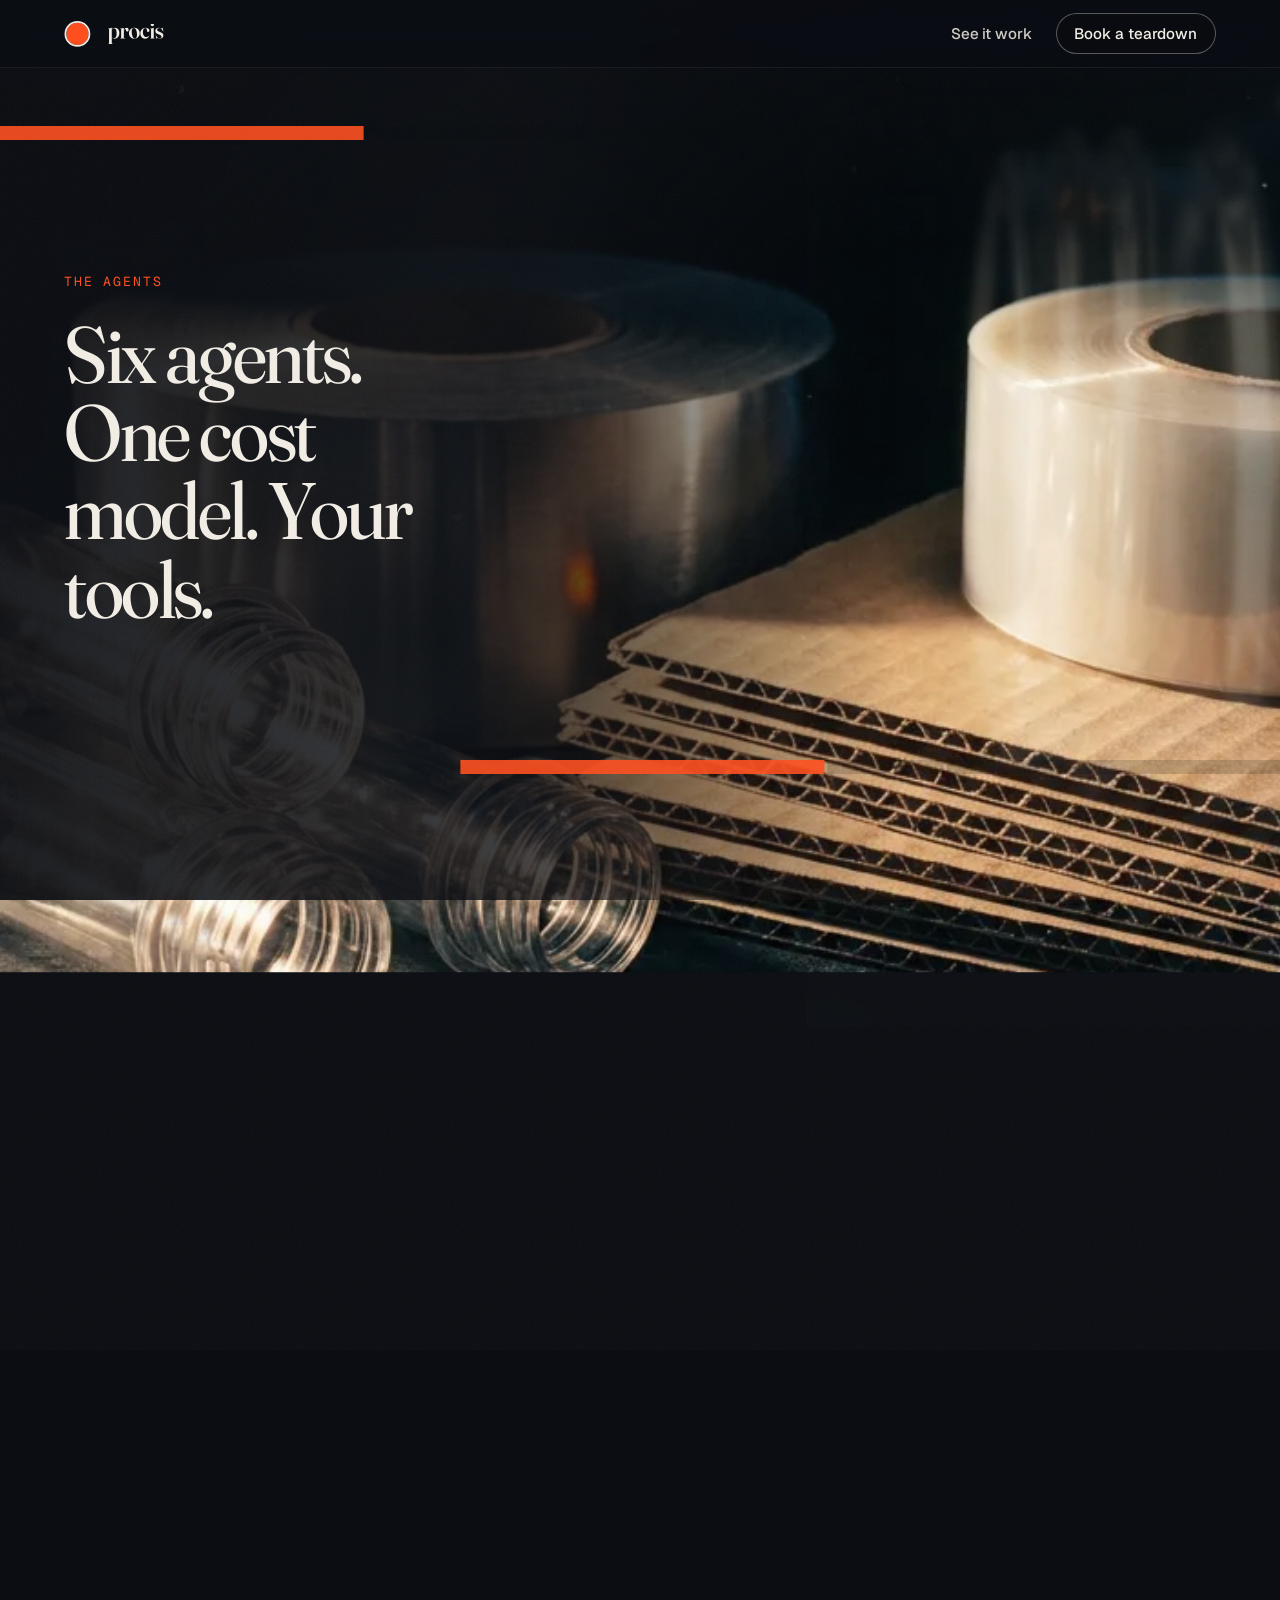
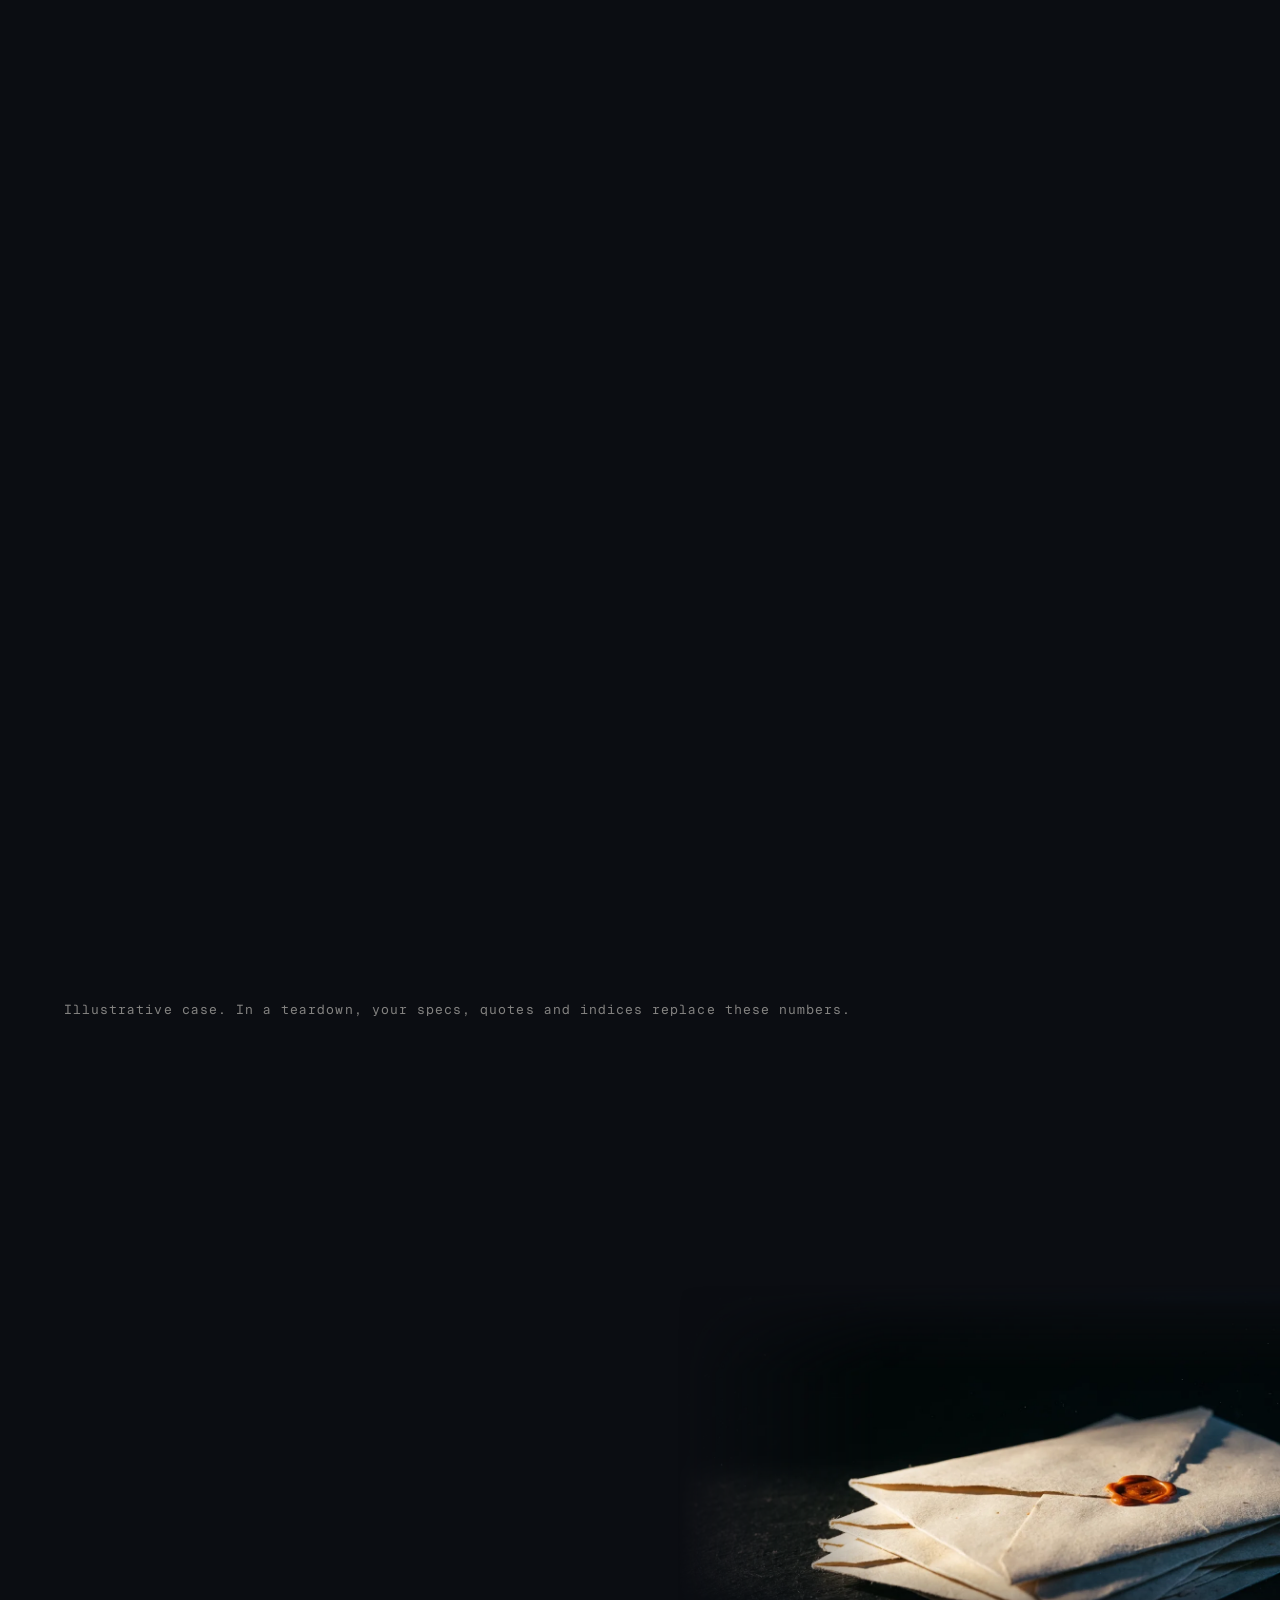
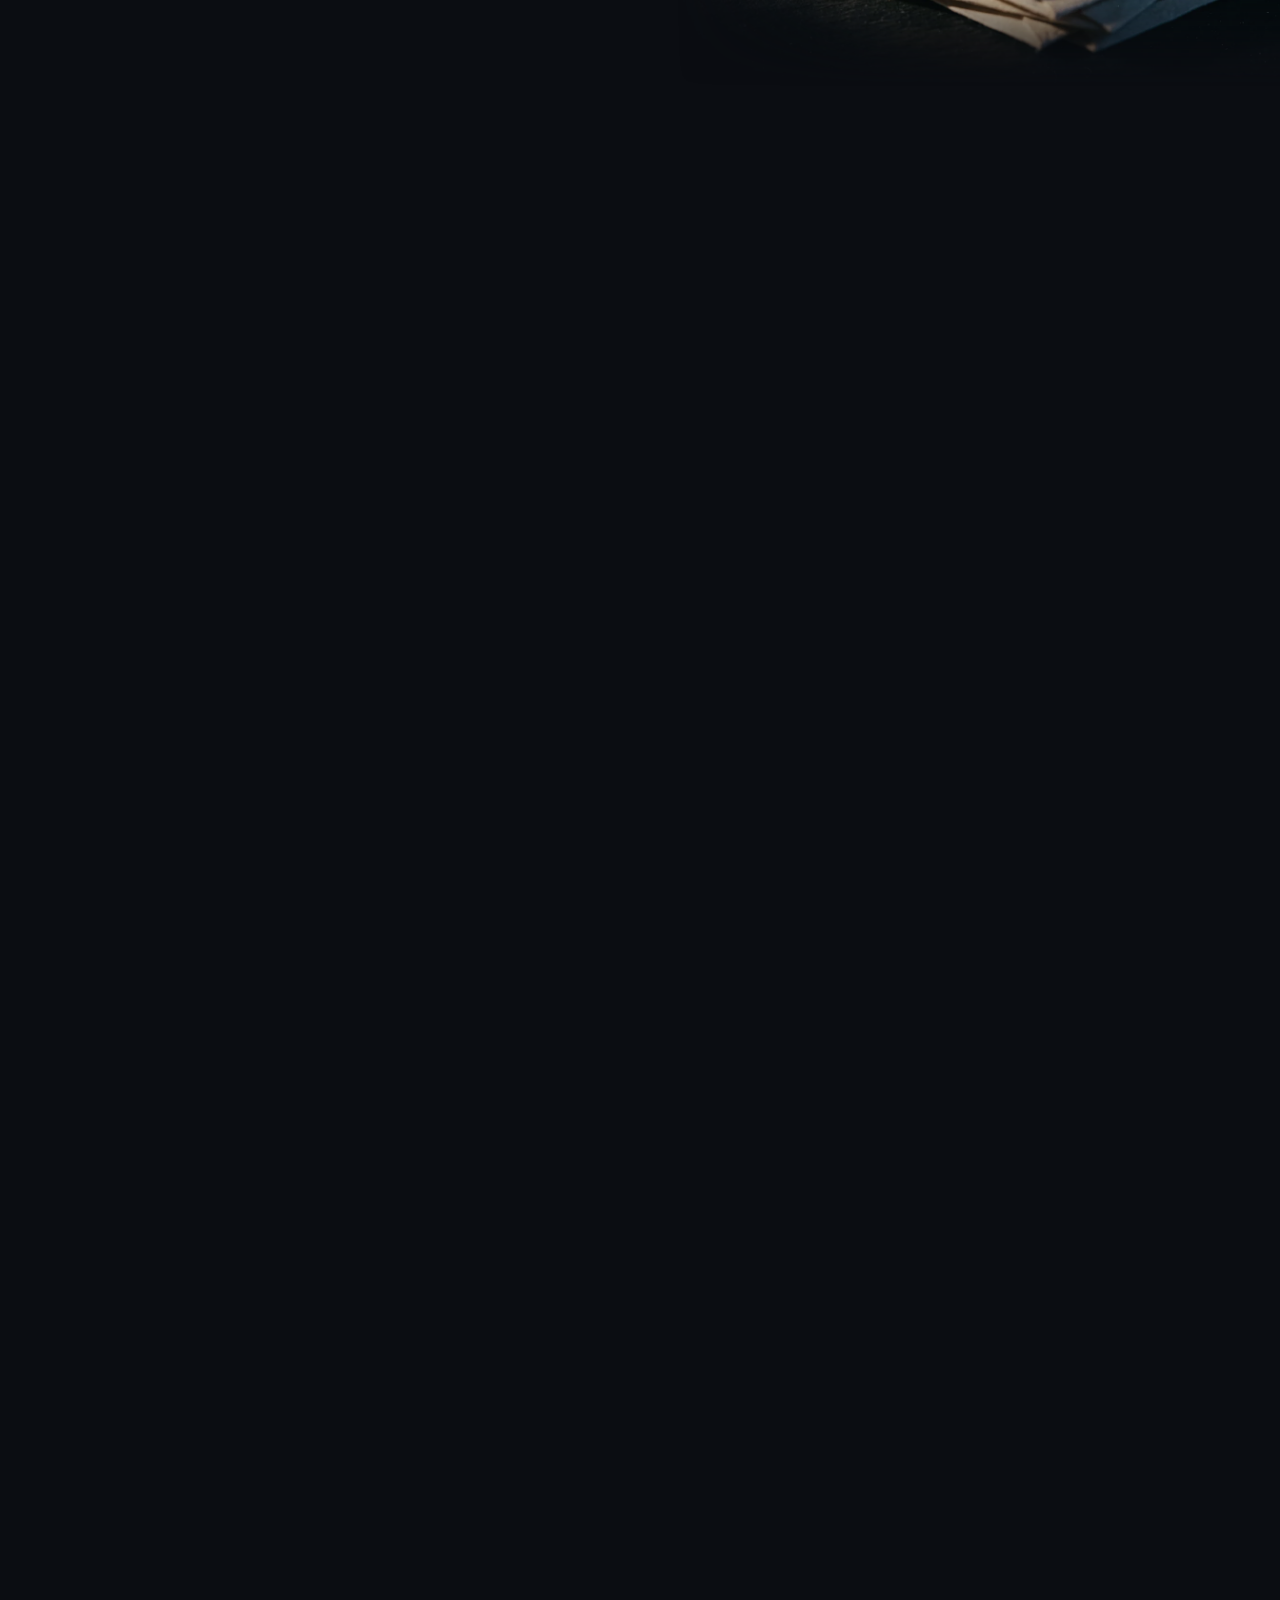
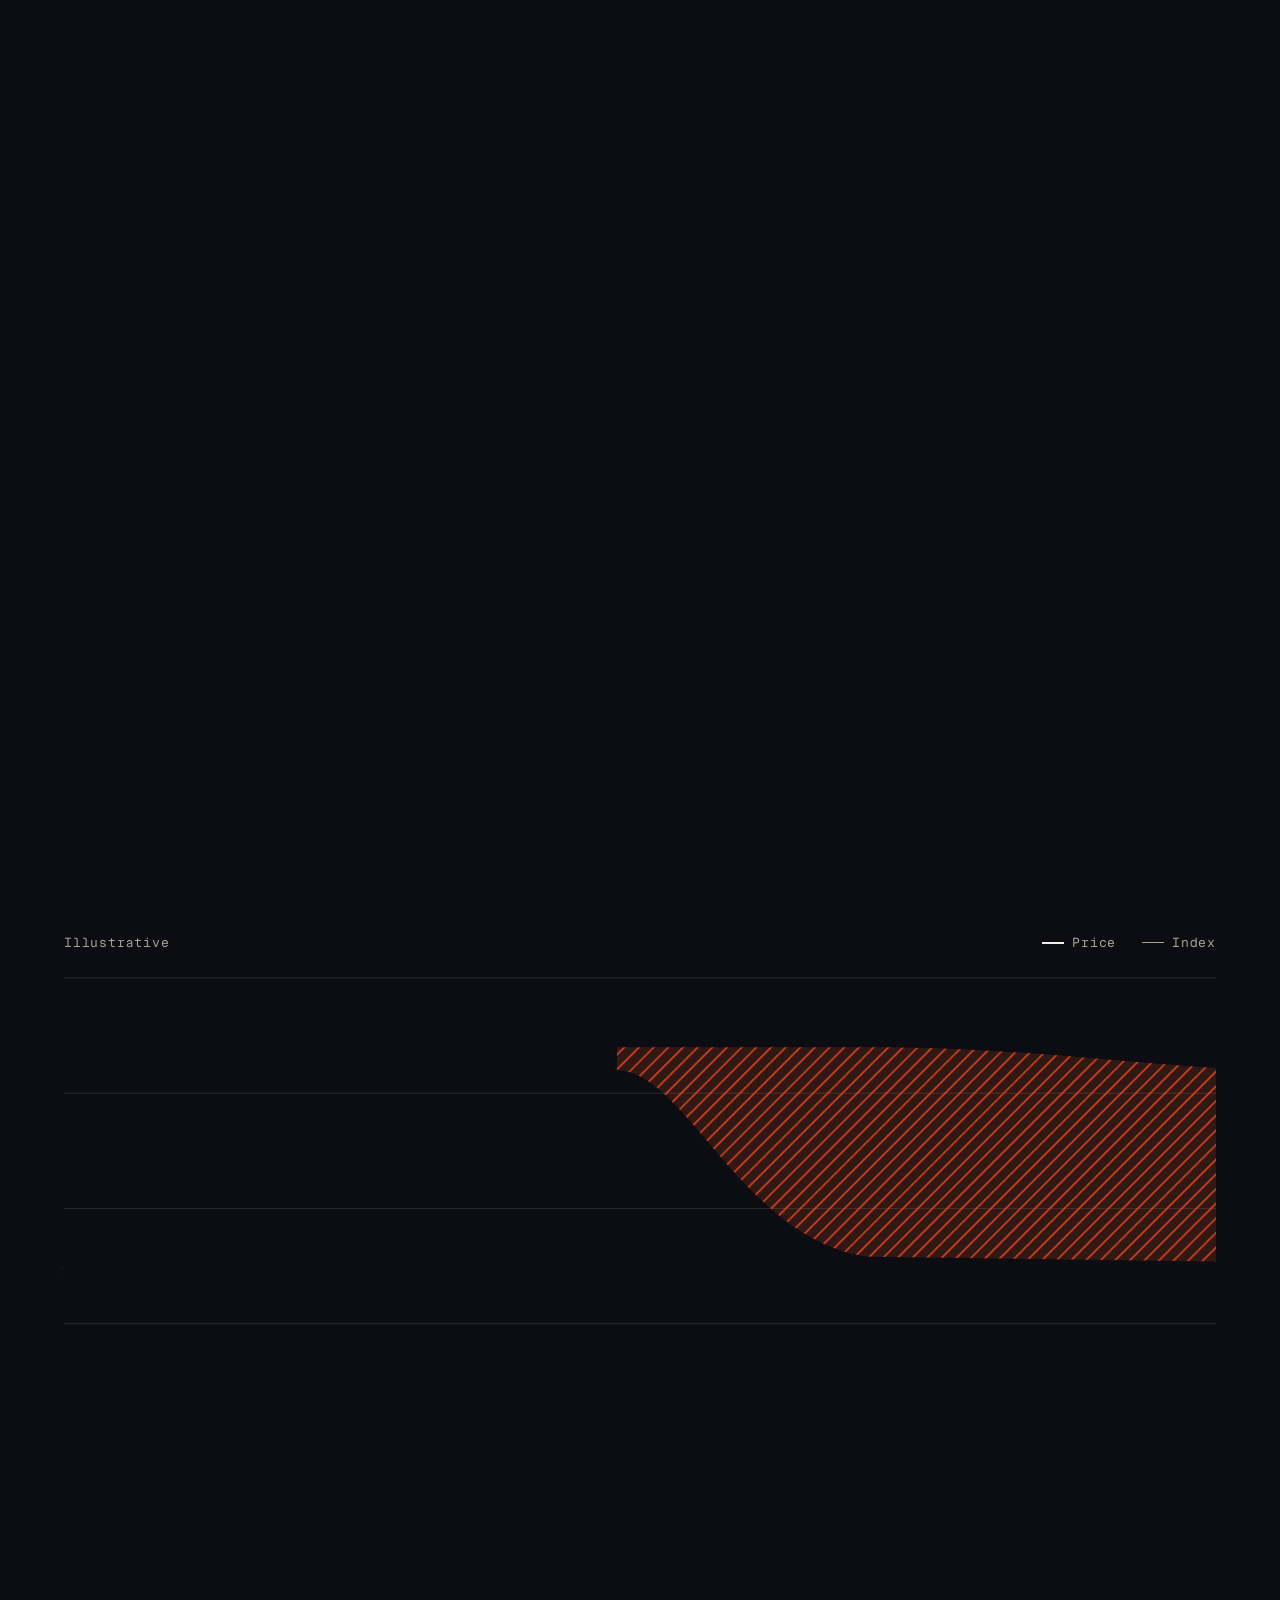
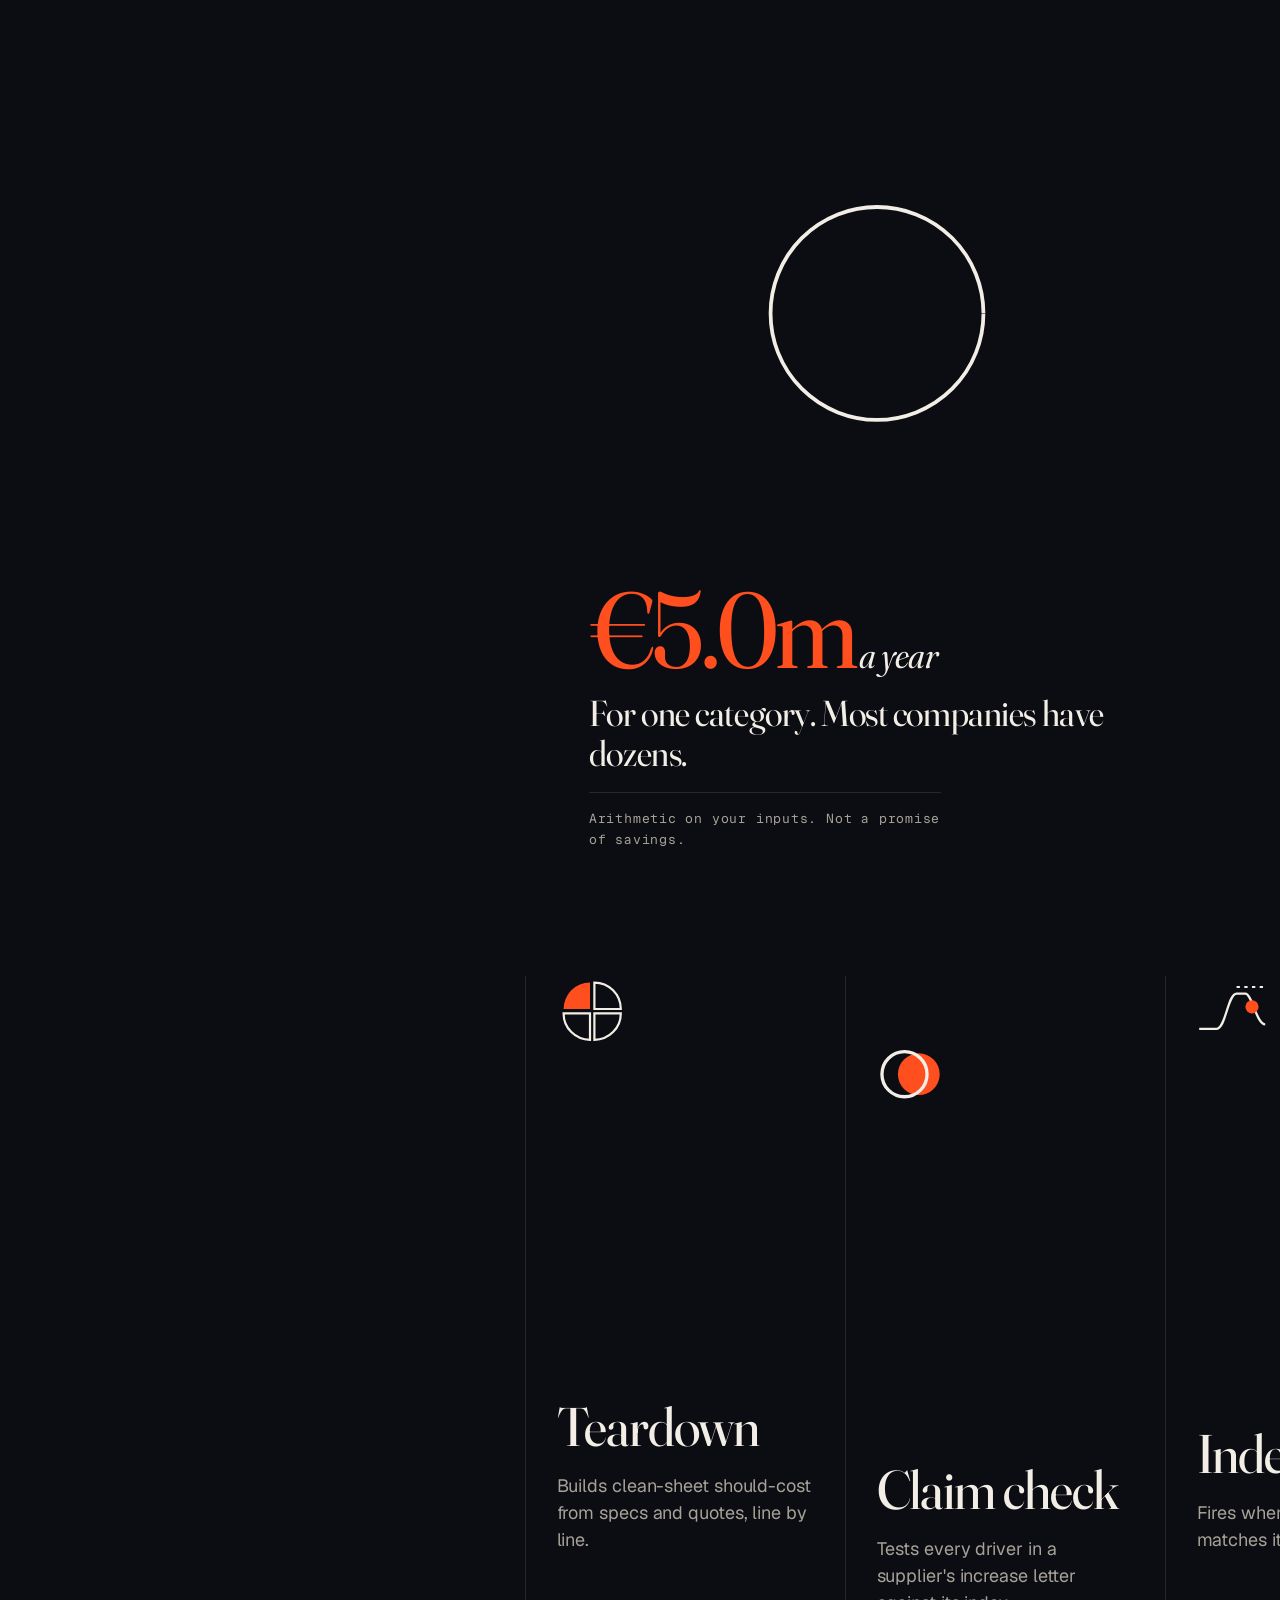
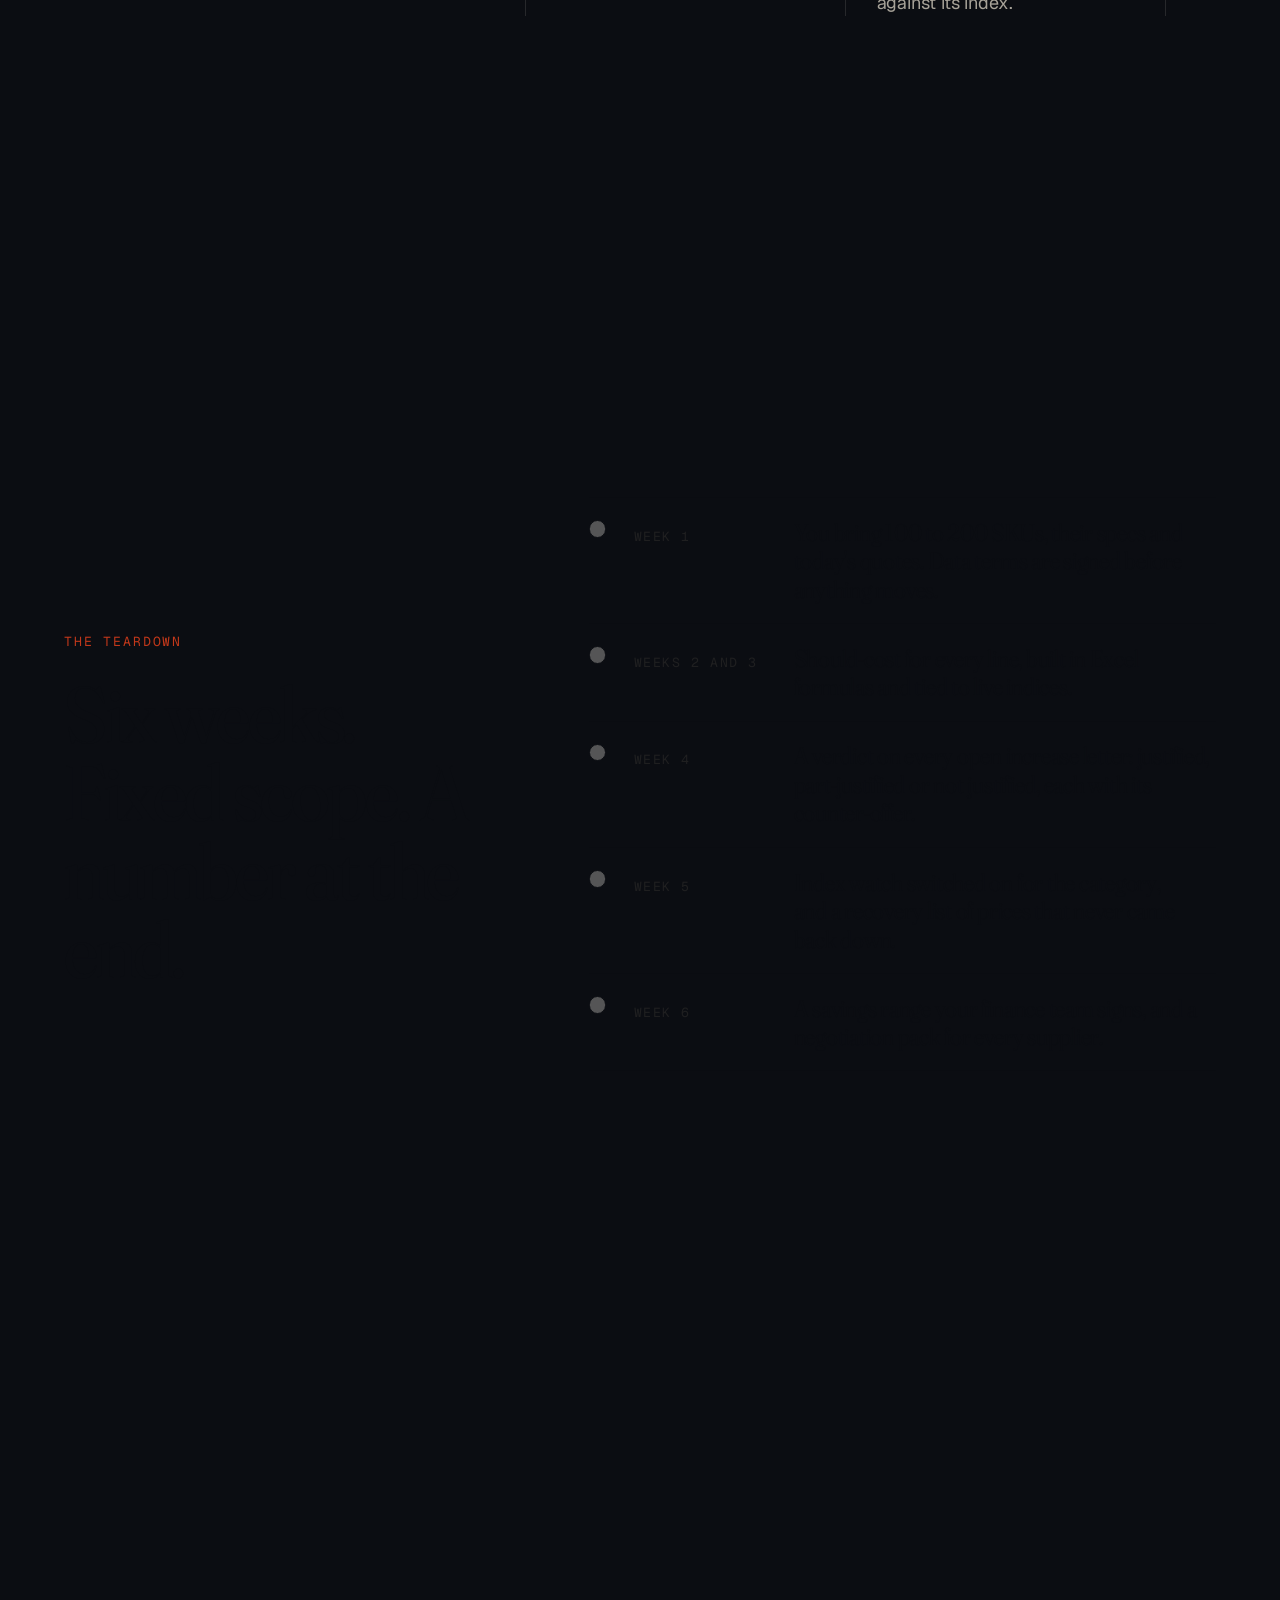
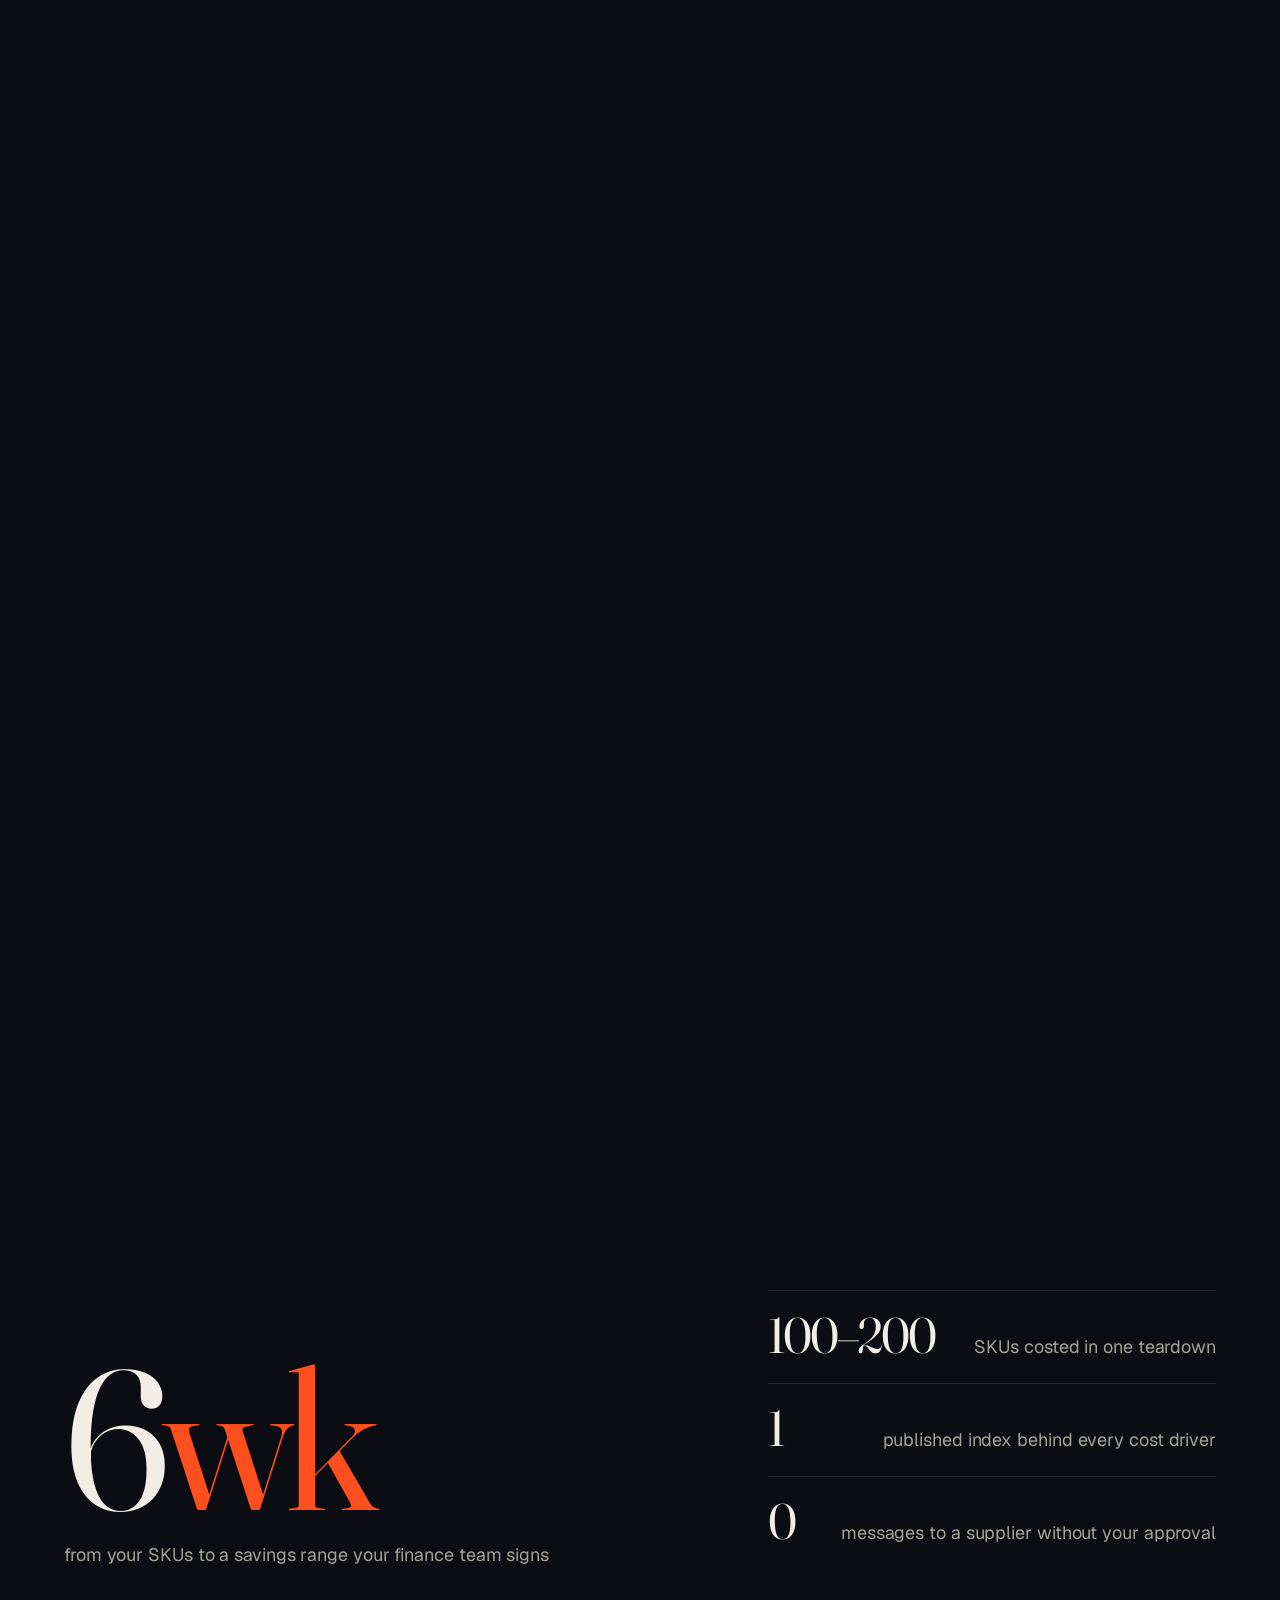
==== commit d1d963d6: "Film frame keeps 16:9 on ultrawide and fits the viewport Co-Authored-By: Claude Opus 5.5 <noreply@an" ====
--- a/index.html
+++ b/index.html
@@ -355,7 +355,10 @@
 /* ================================================================ SHOWCASE == */
 .reel { padding-block: clamp(7rem, 18vh, 11rem) 0; scroll-margin-top: var(--nav-h, 4.4rem); }
 .reel__frame { position: relative; aspect-ratio: 16 / 9; border-radius: 20px; overflow: hidden; background: #000; border: 1px solid color-mix(in oklab, var(--bone) 14%, transparent); box-shadow: 0 50px 140px -40px rgba(0, 0, 0, .9); }
-.reel__frame video { width: 100%; height: 100%; display: block; object-fit: cover; background: #000; }
+.reel__frame { width: min(100%, calc((100svh - var(--nav-h, 4.4rem) - 6rem) * 16 / 9)); margin-inline: auto; }
+.reel__cap { width: min(100%, calc((100svh - var(--nav-h, 4.4rem) - 6rem) * 16 / 9)); margin-inline: auto; }
+.reel__frame video { width: 100%; height: 100%; display: block; object-fit: contain; background: #000; }
+.reel__frame video:fullscreen, .reel__frame video:-webkit-full-screen { object-fit: contain; width: 100%; height: 100%; }
 .reel__go { position: absolute; inset: 0; display: flex; align-items: flex-start; justify-content: flex-start; padding: clamp(1rem, 2.4vw, 2rem); border: 0; background: none; cursor: pointer; color: var(--ink); }
 .reel__go .tile__play { position: static; translate: none; width: auto; height: auto; display: inline-flex; gap: 0.7rem; align-items: center; padding: 0.95rem 1.4rem 0.95rem 1.15rem; border-radius: 999px; font: 600 var(--sc-t-sm)/1 var(--sc-font-text); }
 .reel__go .tile__play svg { width: 1.3rem; height: 1.3rem; translate: 0; }
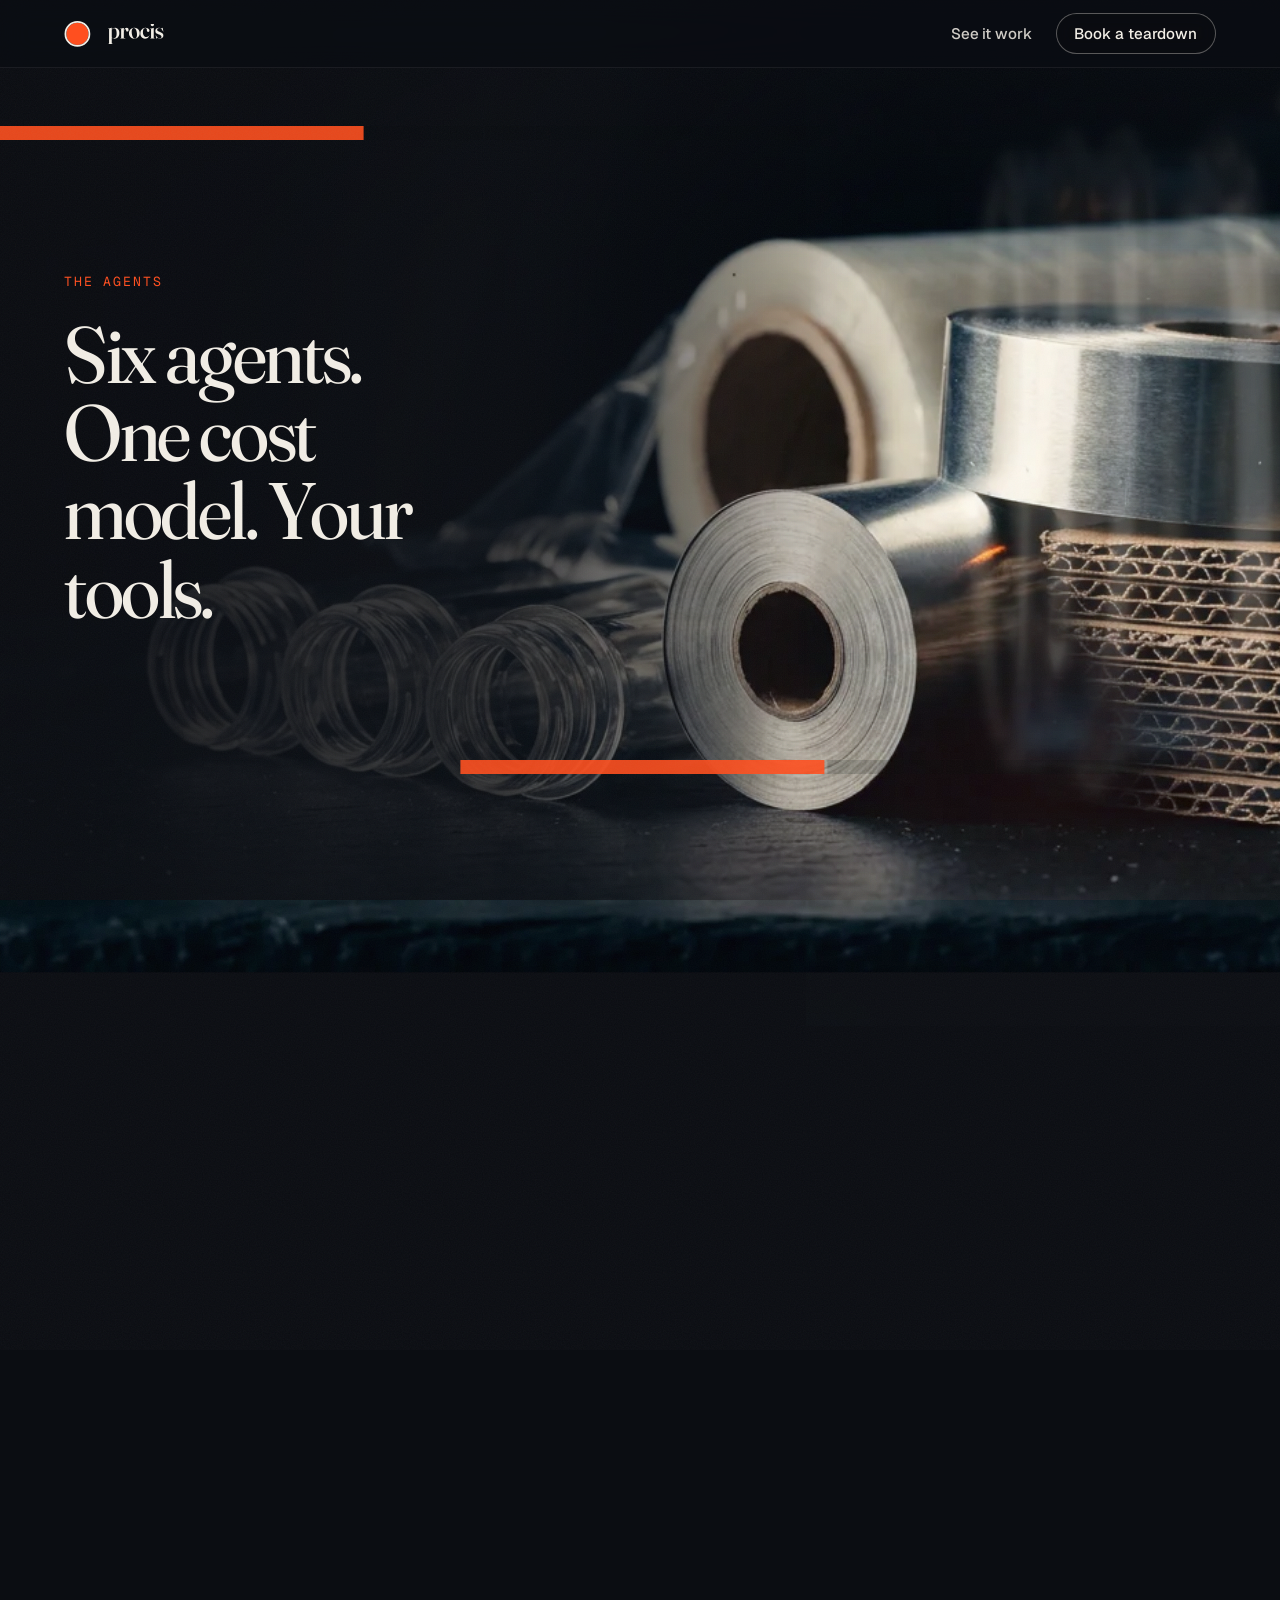
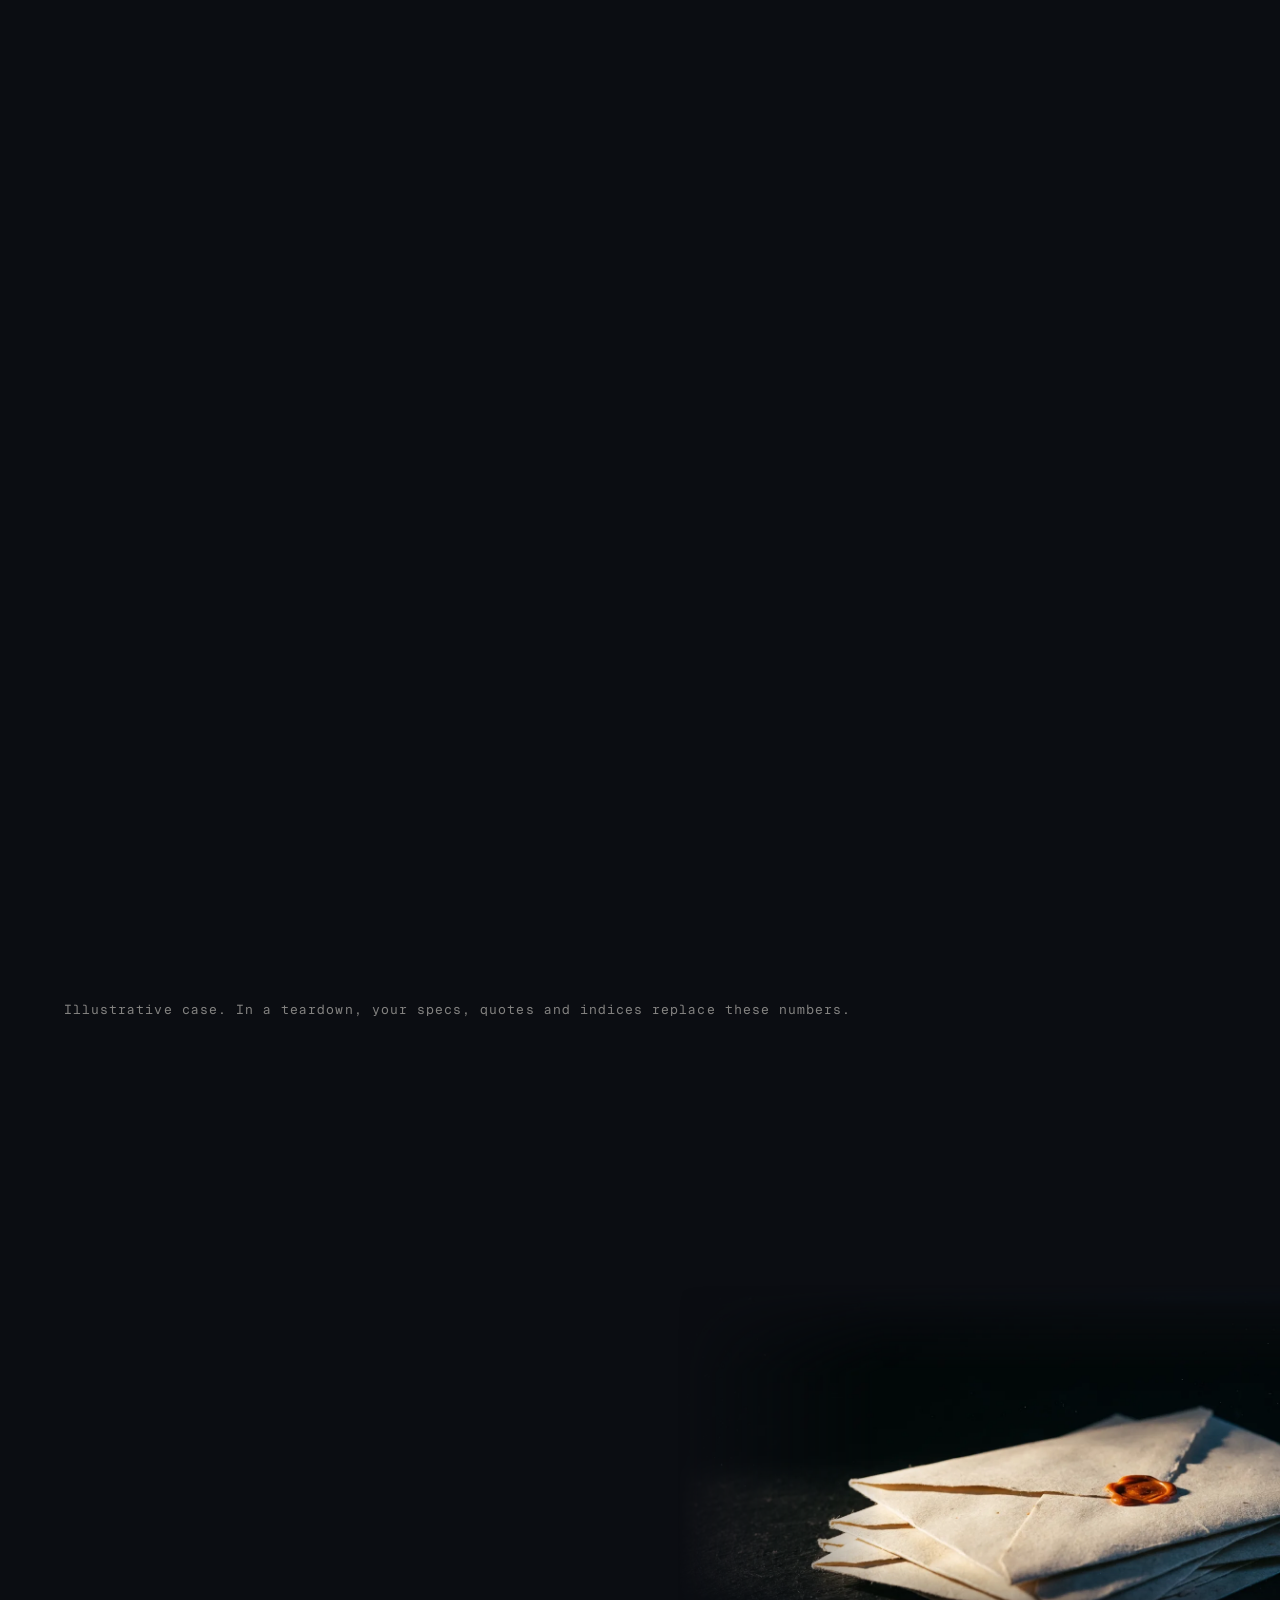
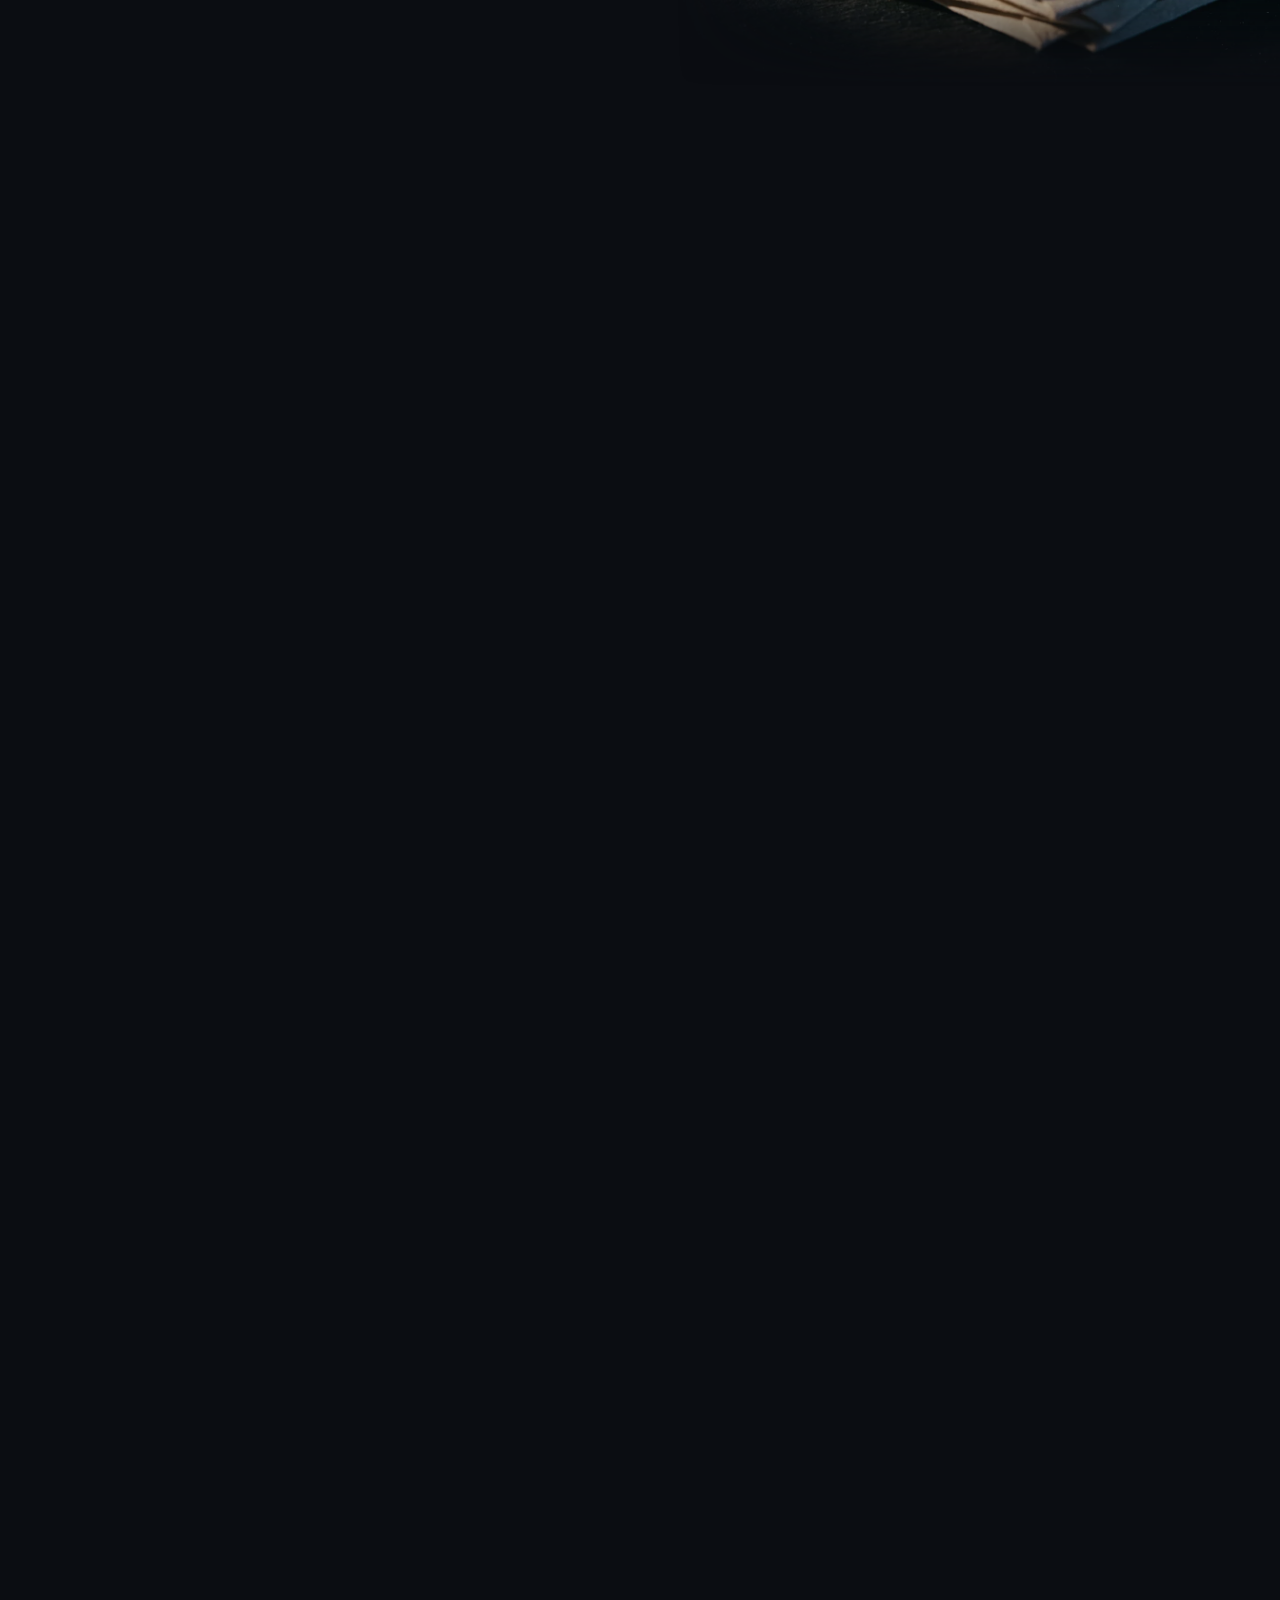
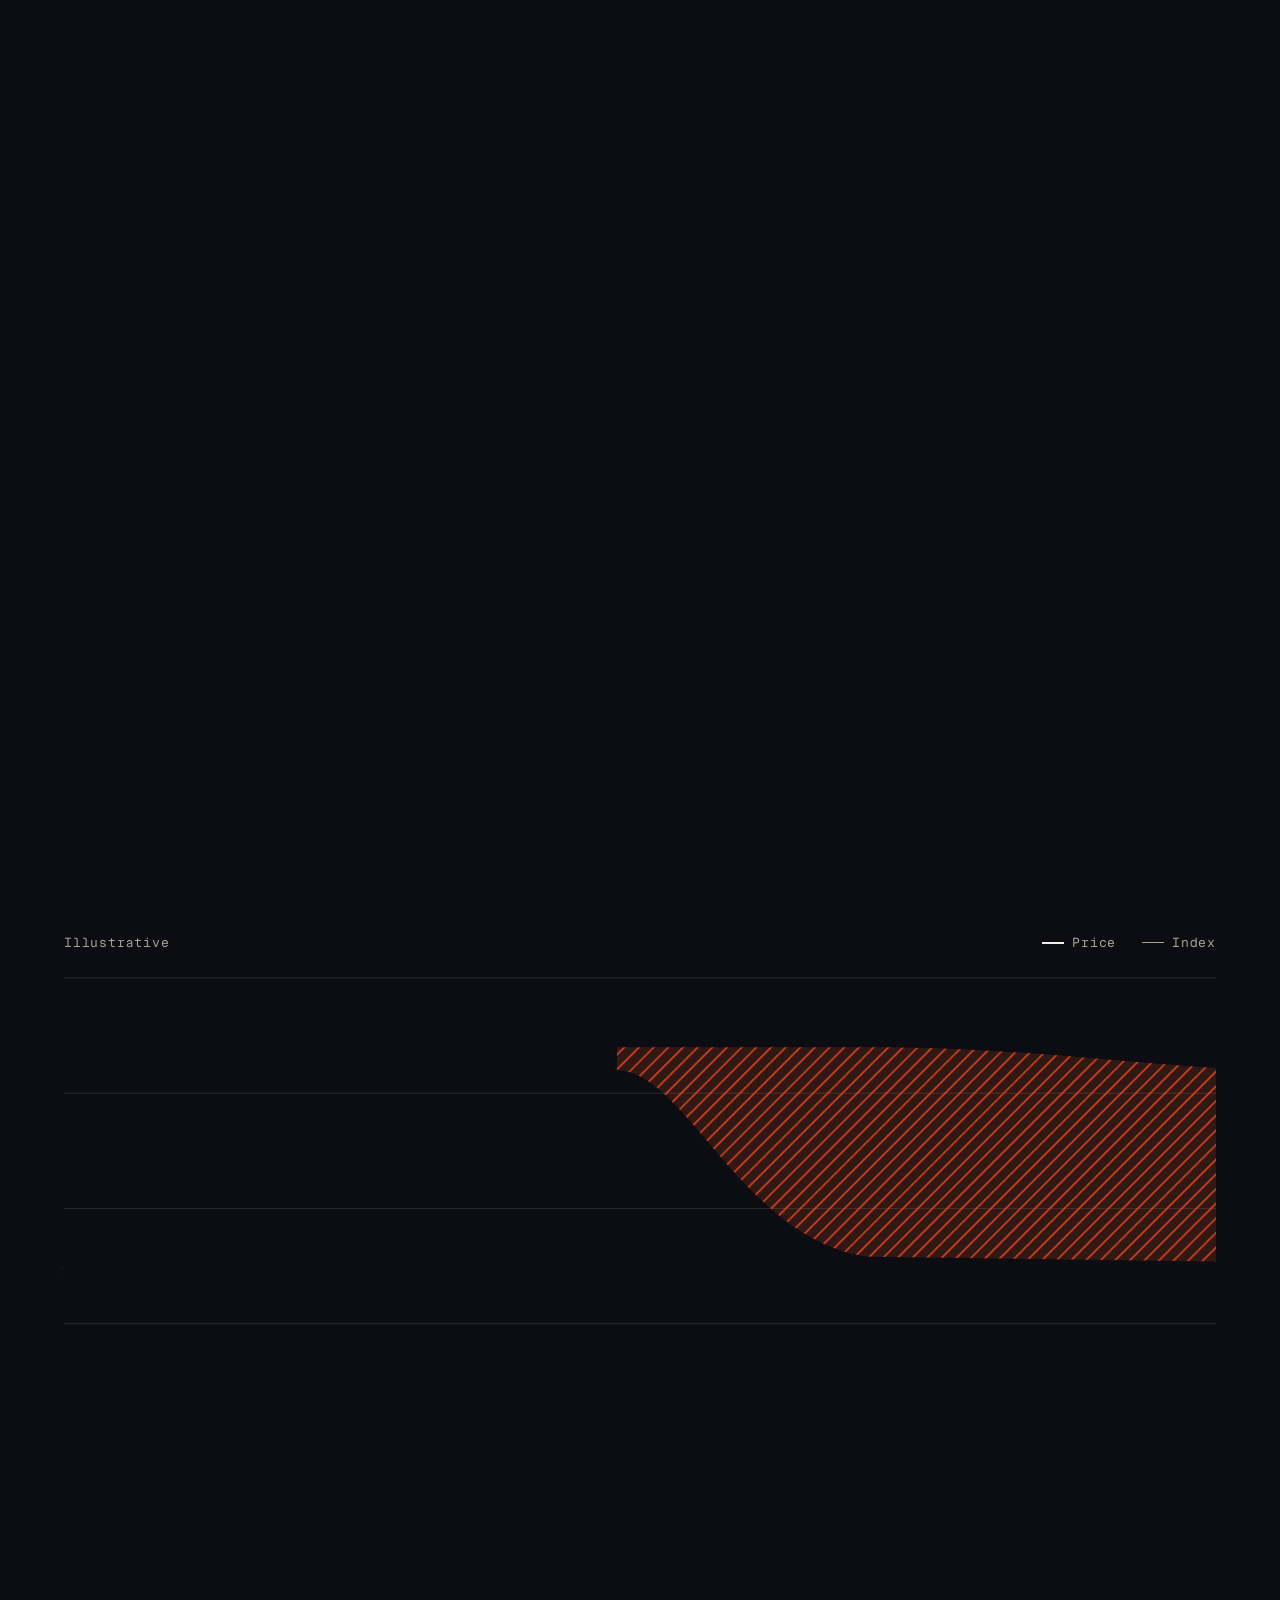
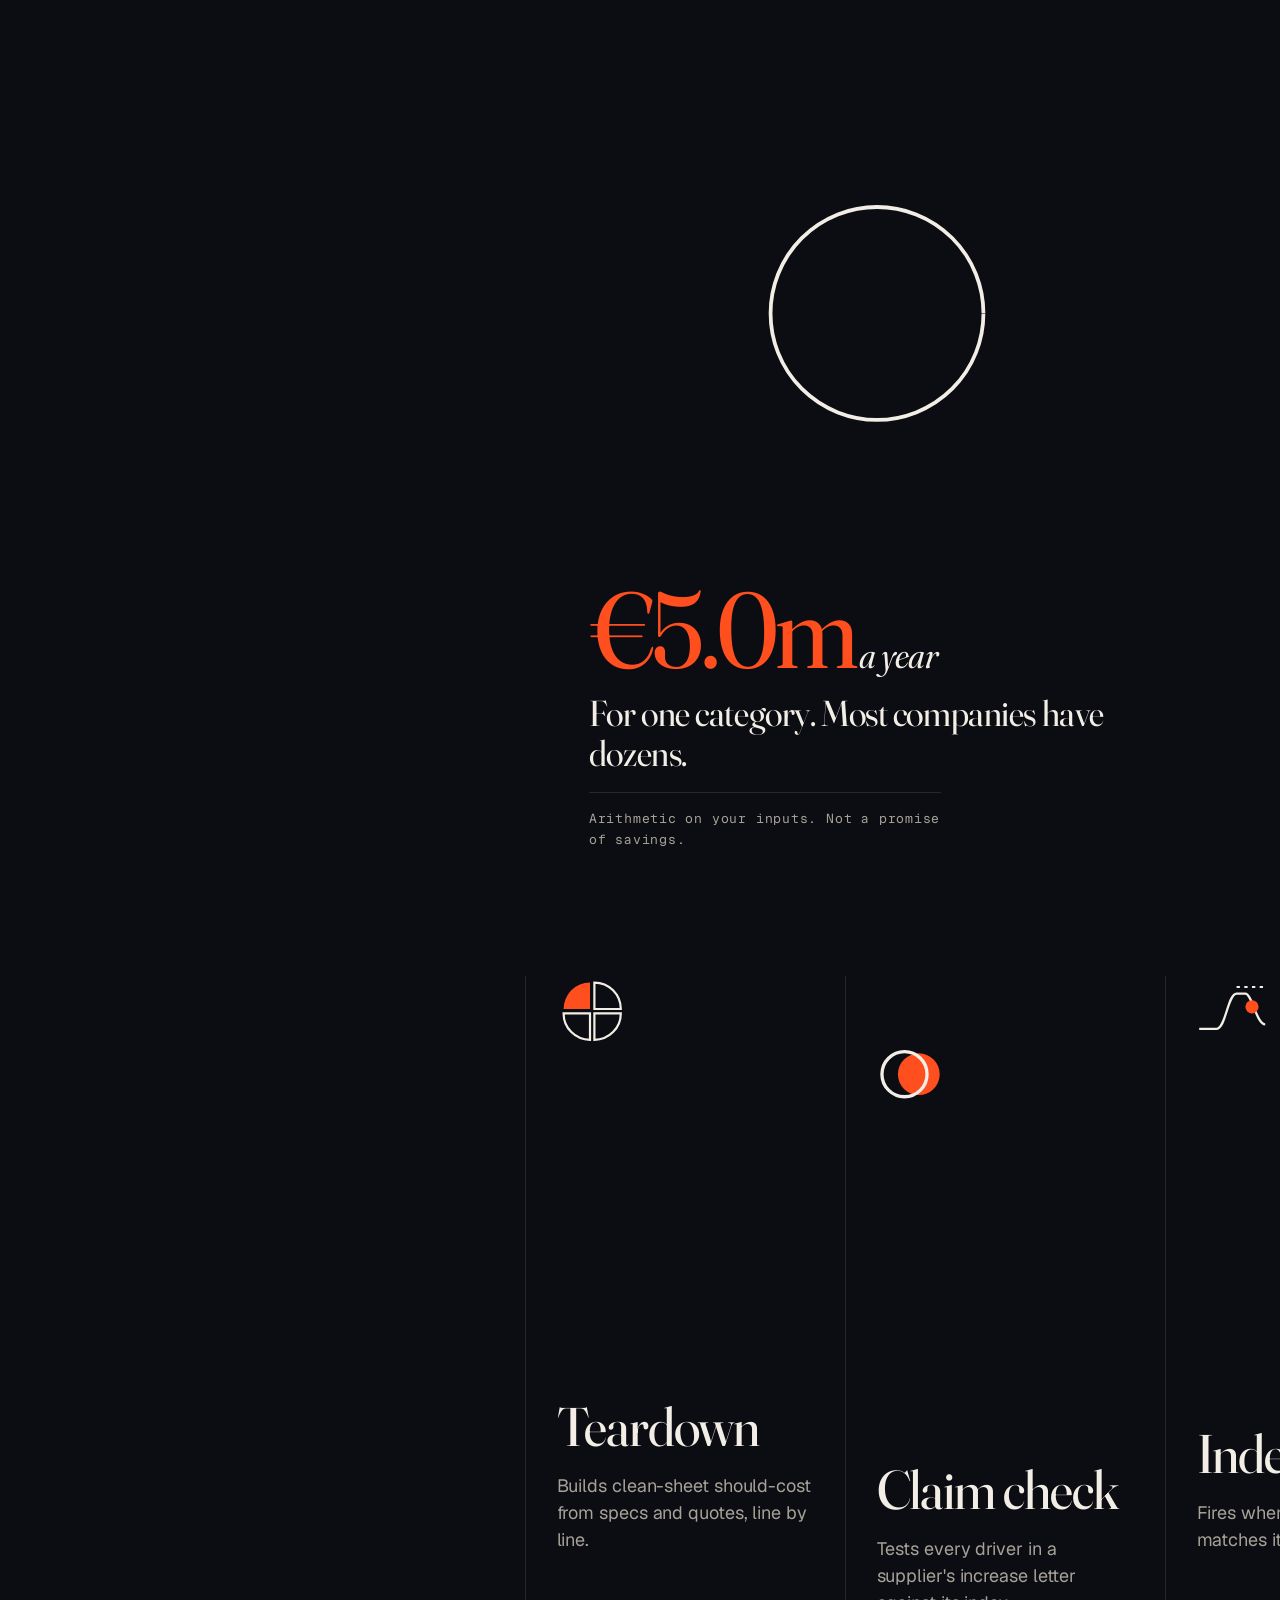
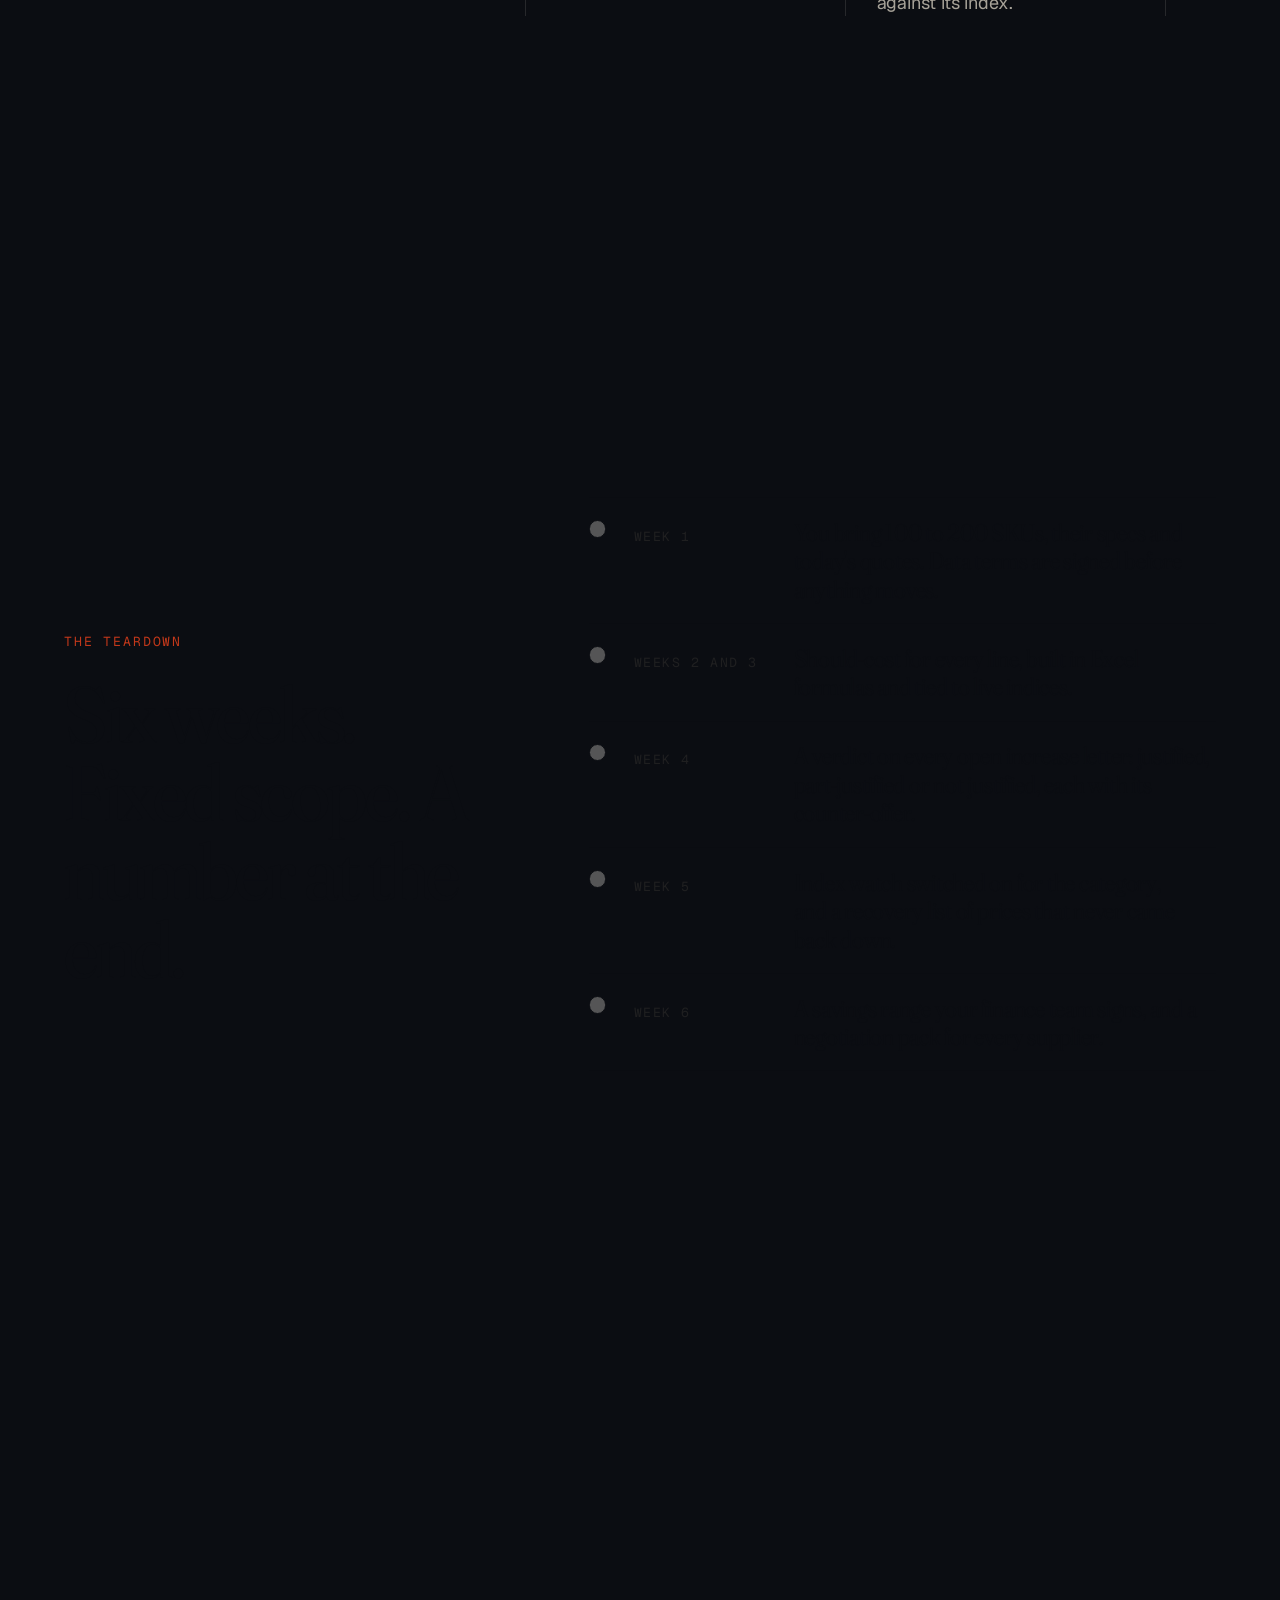
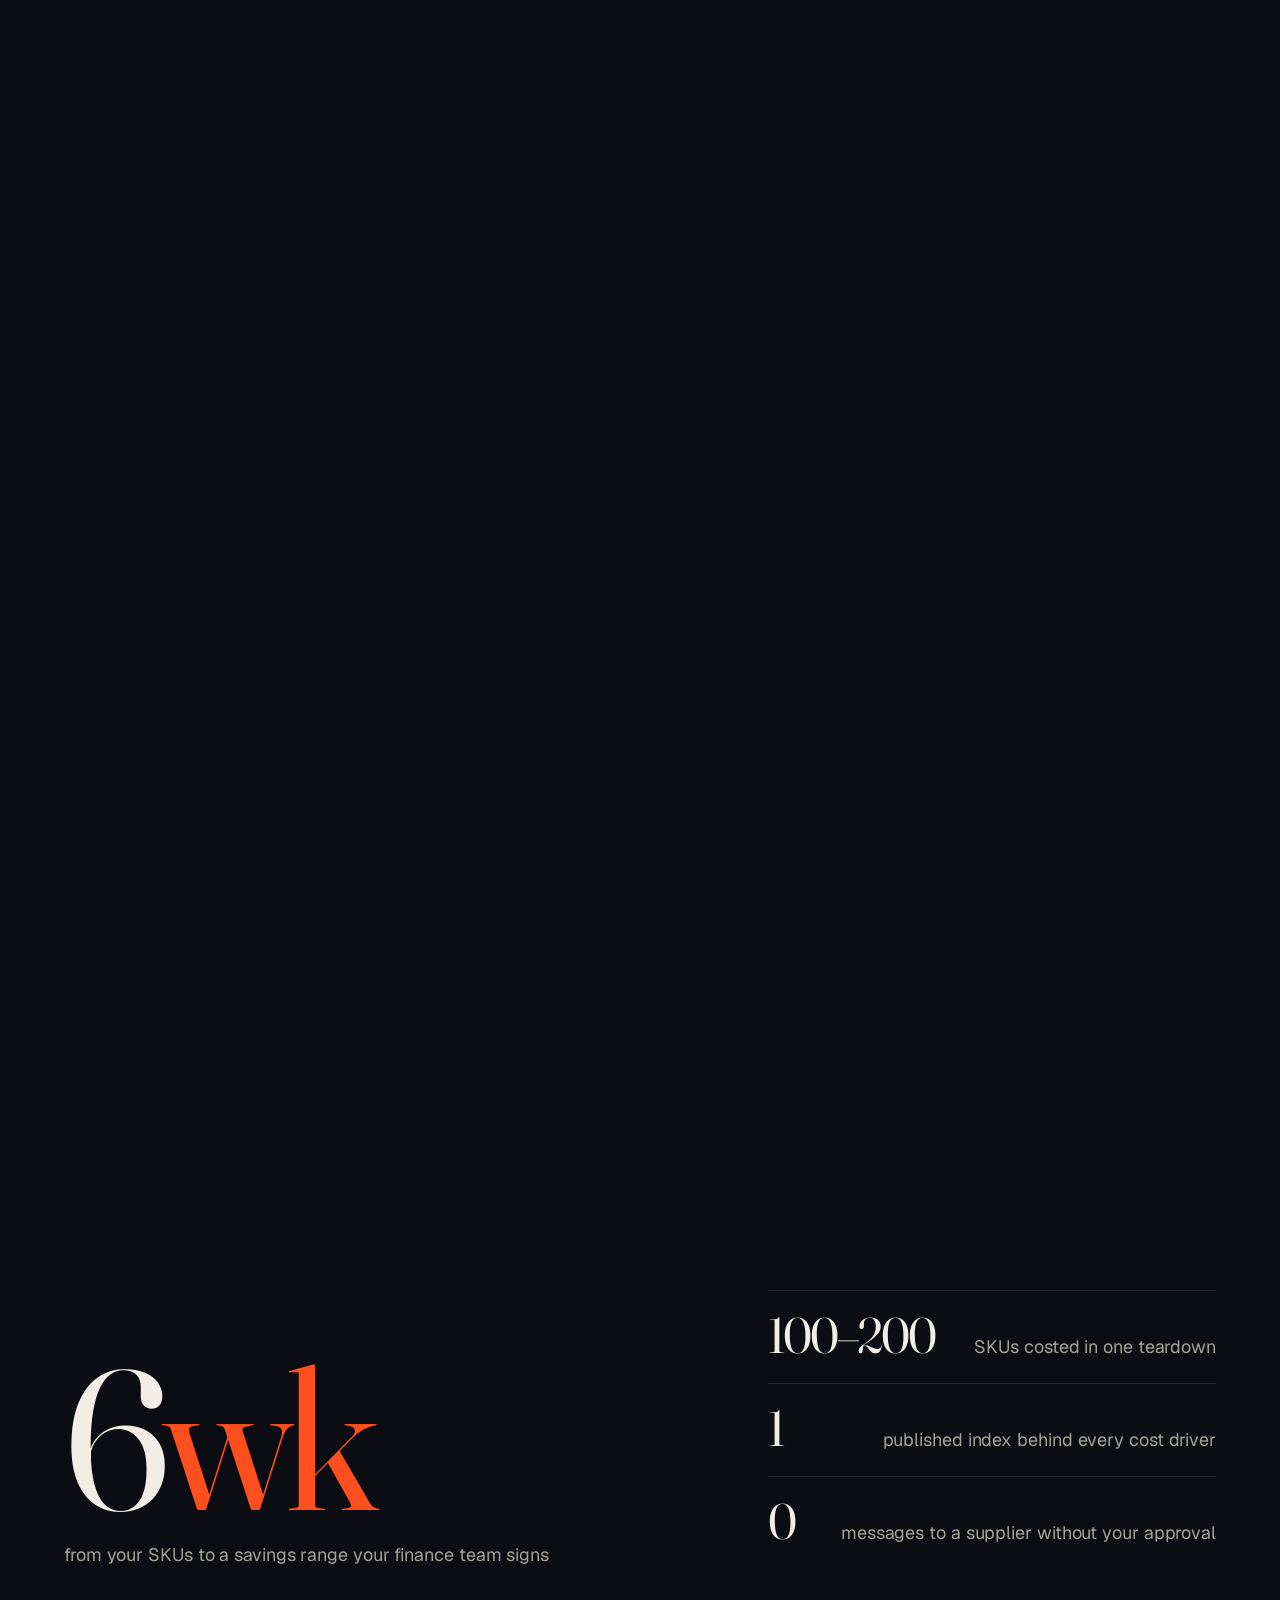
==== commit d45023c4: "Proof section: board line reads Procis board Co-Authored-By: Claude Opus 5.5 <noreply@anthropic.com>" ====
--- a/index.html
+++ b/index.html
@@ -945,7 +945,7 @@
         </div>
       </div>
       <div class="proof__foot" data-sc-in>
-        <p class="board-line">Board: Umesh Shah, former CEO of Unilever International. Srikanth Balachandran, former CFO of Bharti Airtel.</p>
+        <p class="board-line">Procis board: Umesh Shah, former CEO of Unilever International. Srikanth Balachandran, former CFO of Bharti Airtel.</p>
         <p class="mono">Teardown terms, 2026</p>
       </div>
     </div>
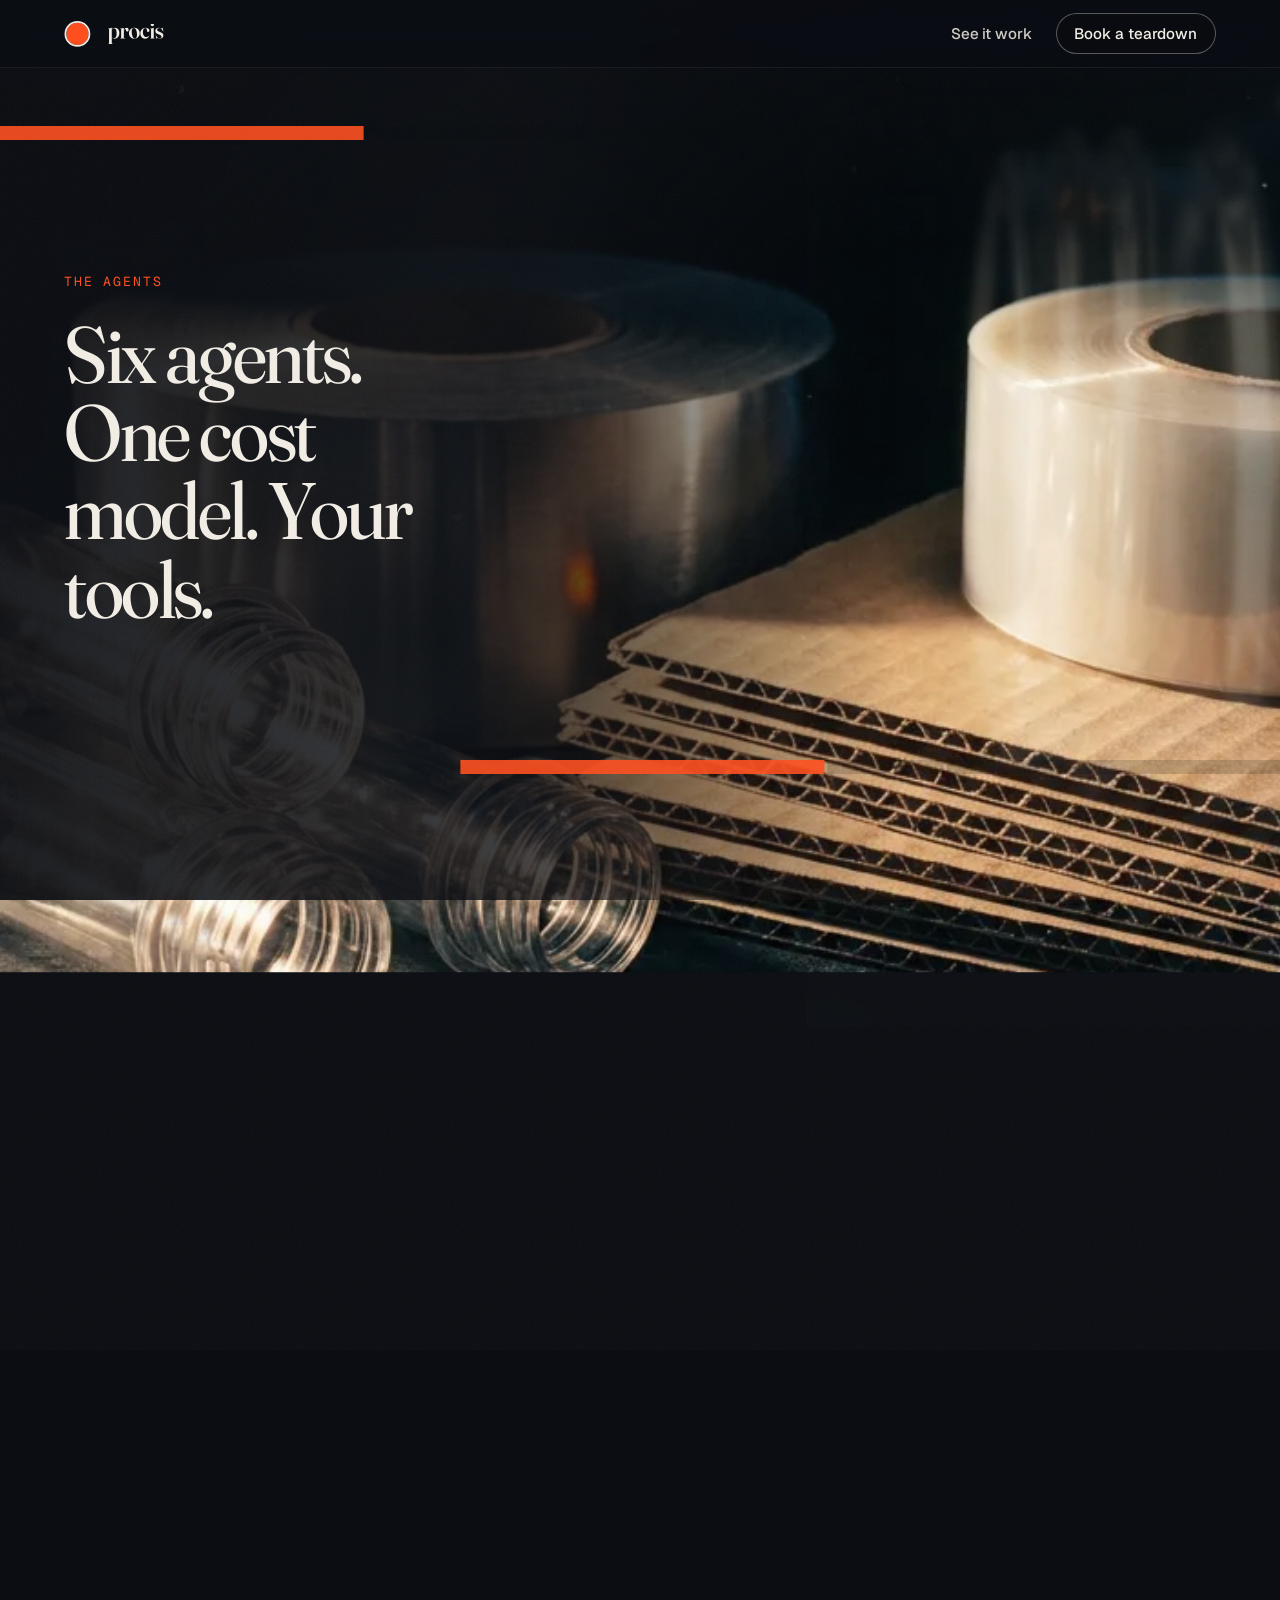
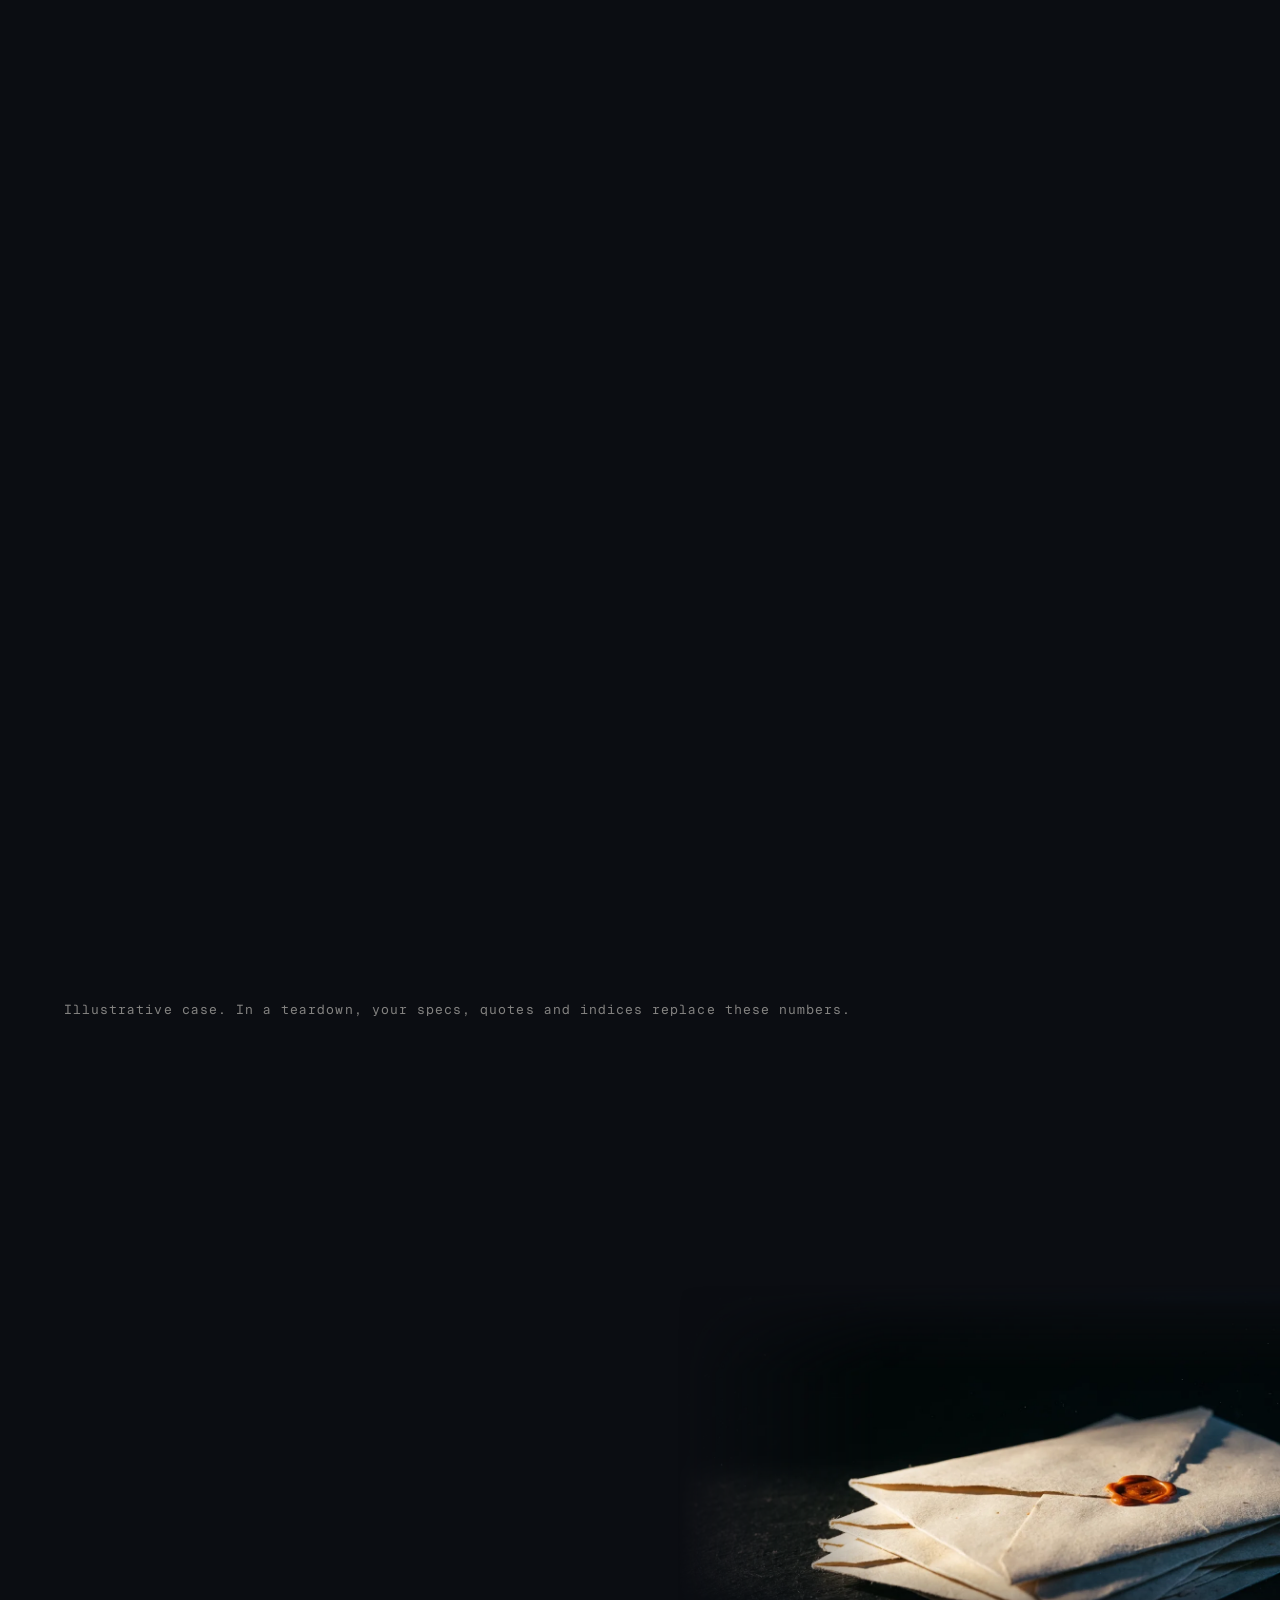
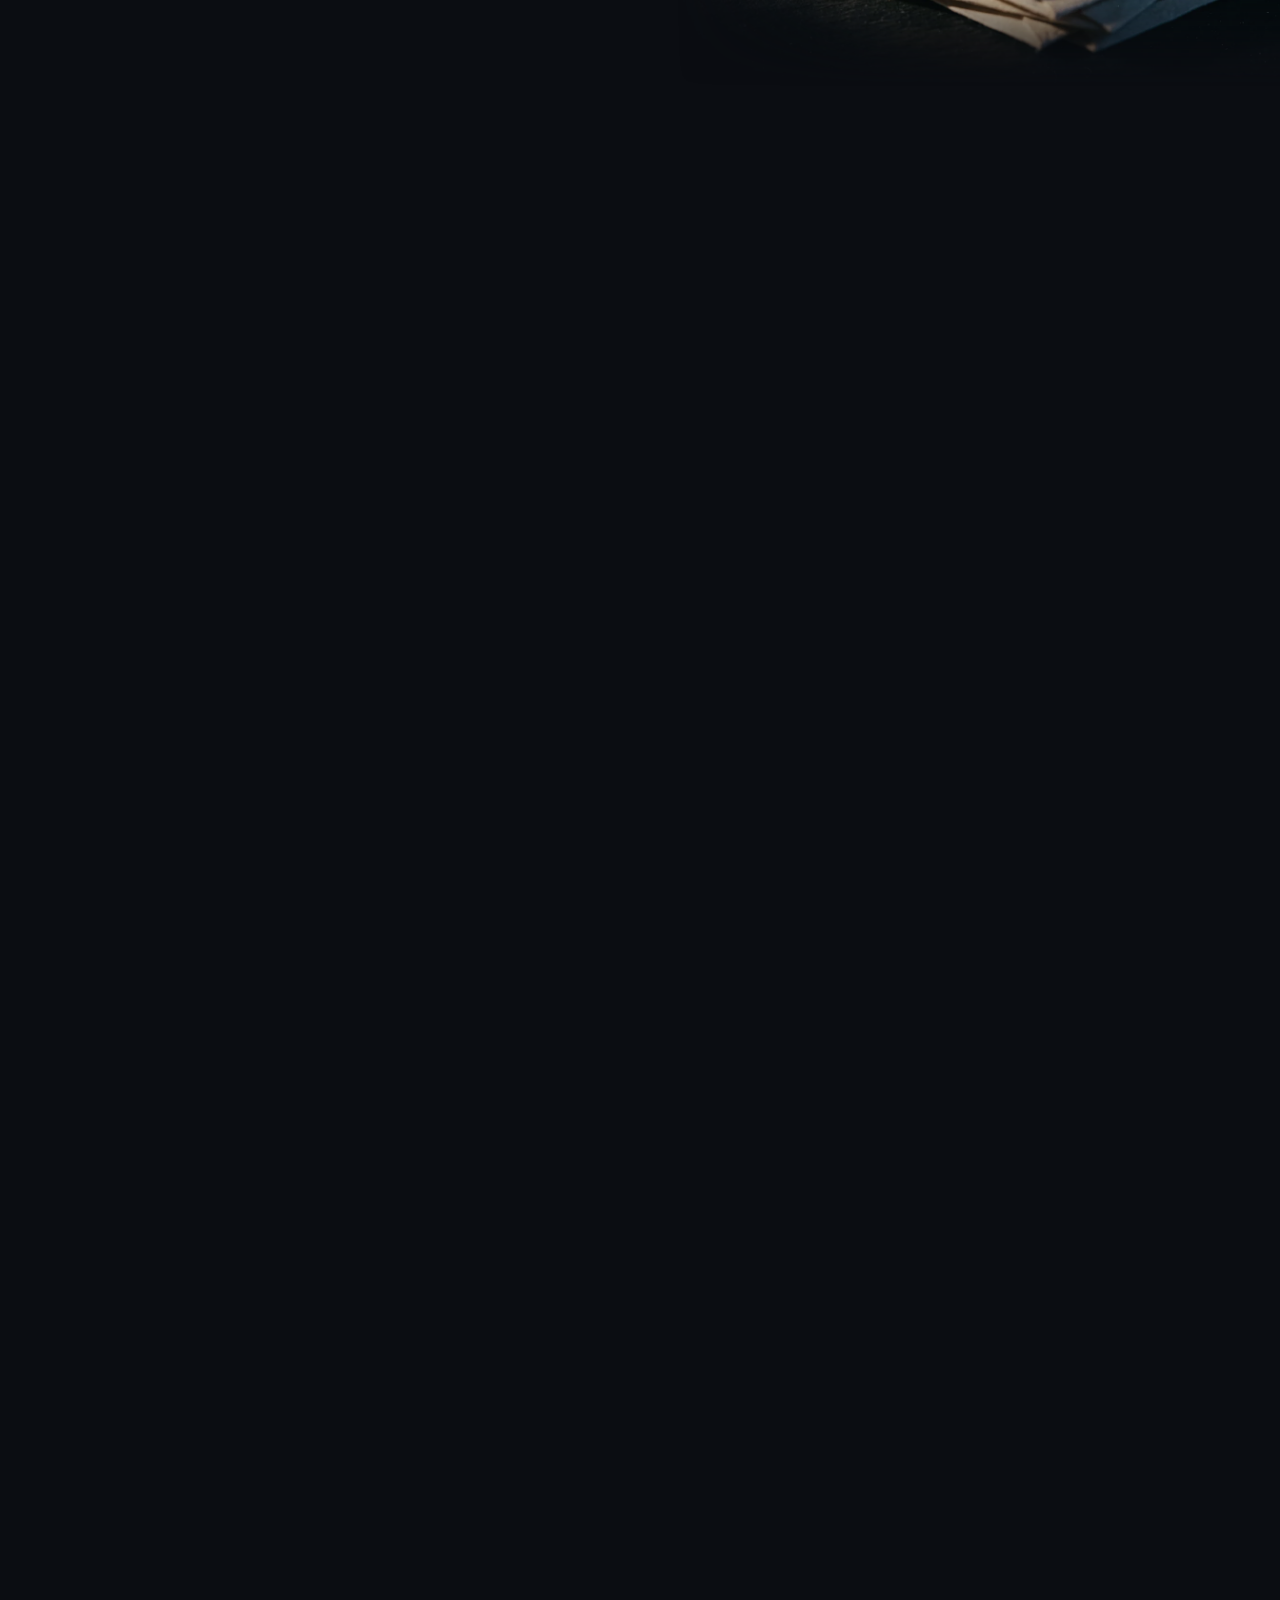
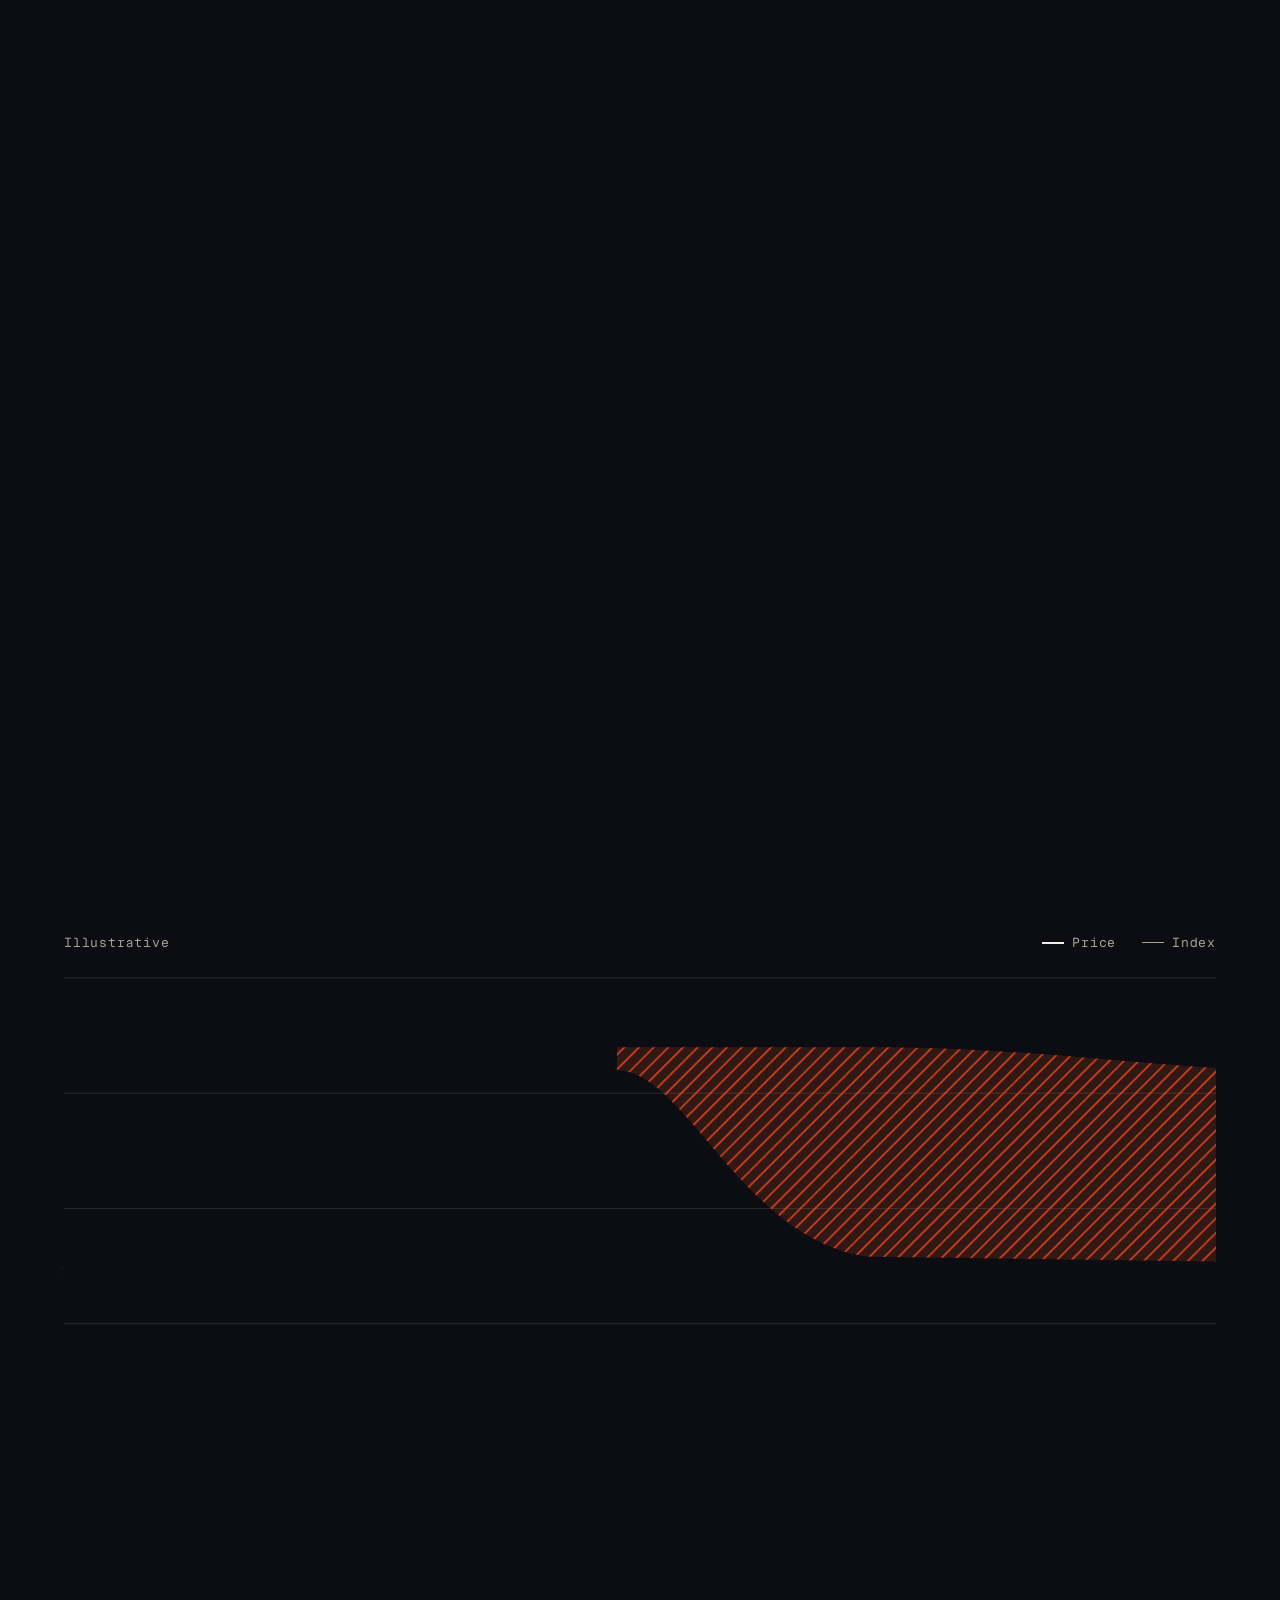
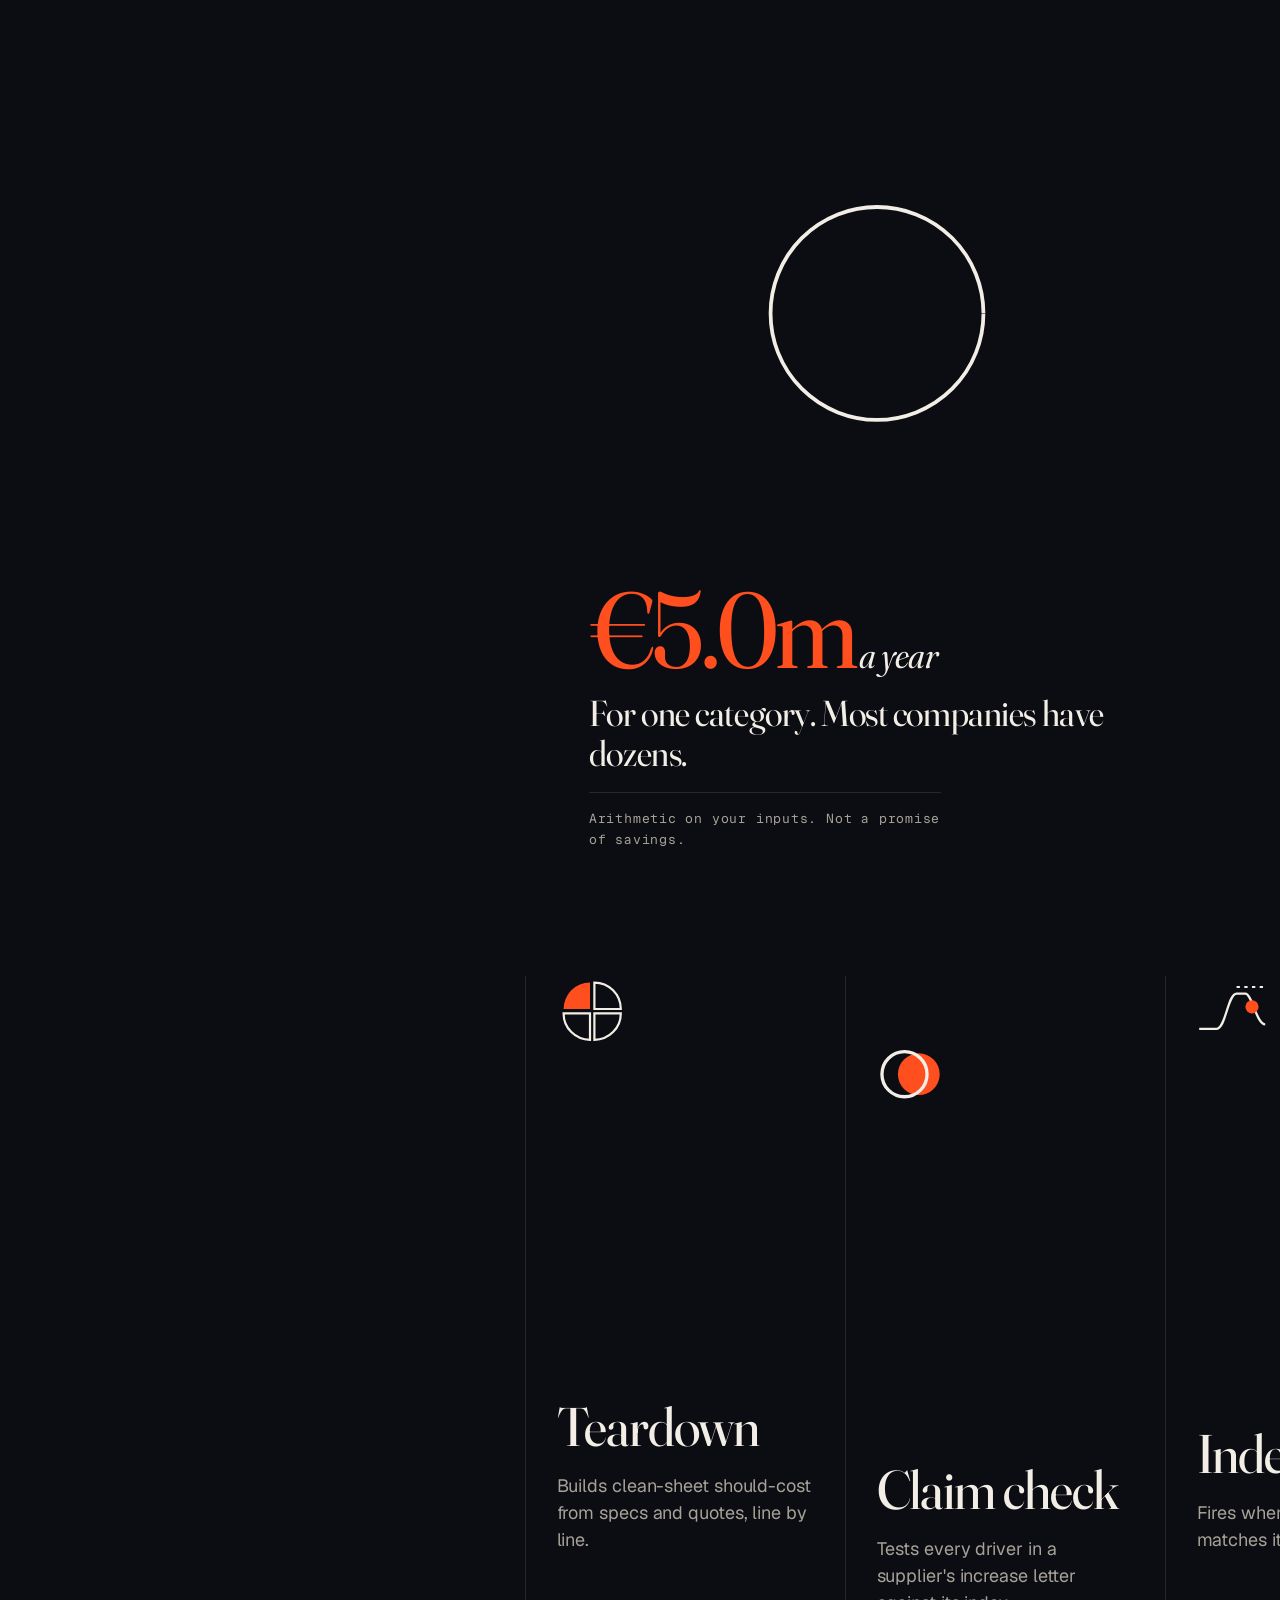
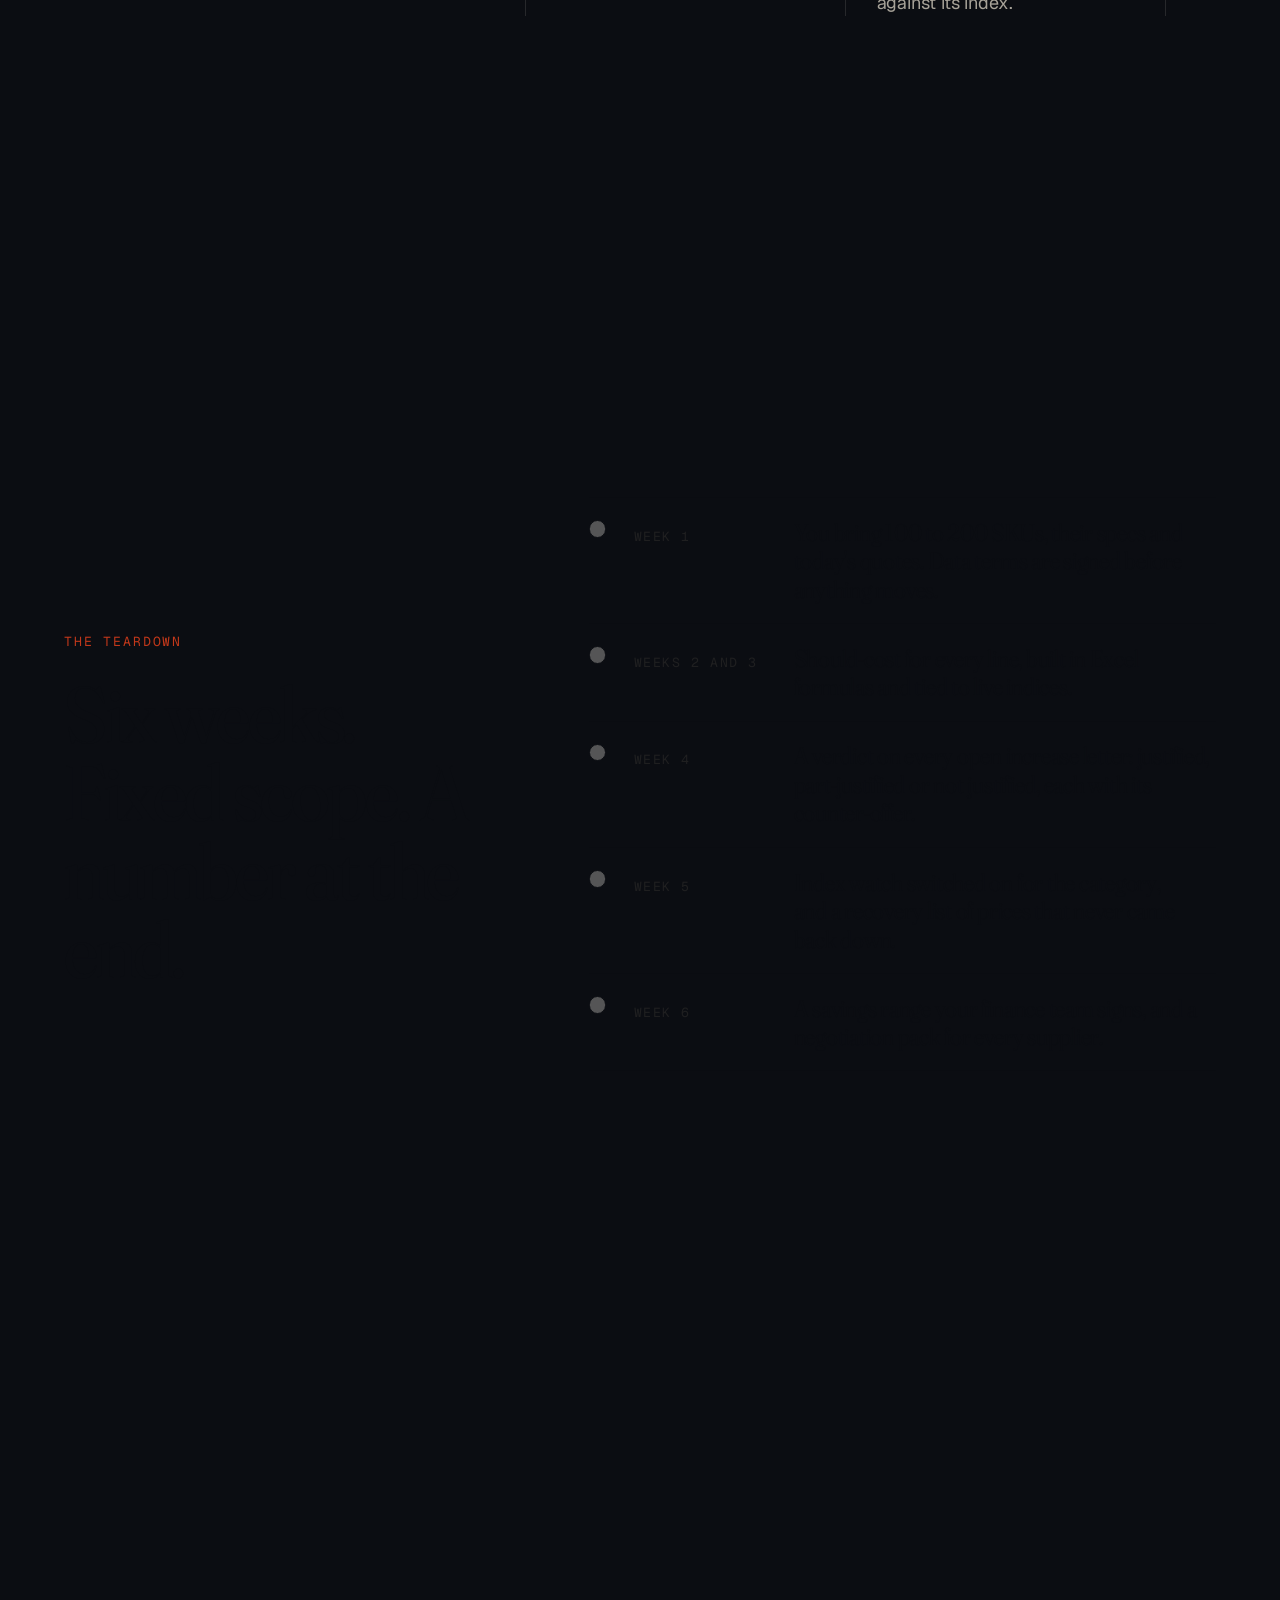
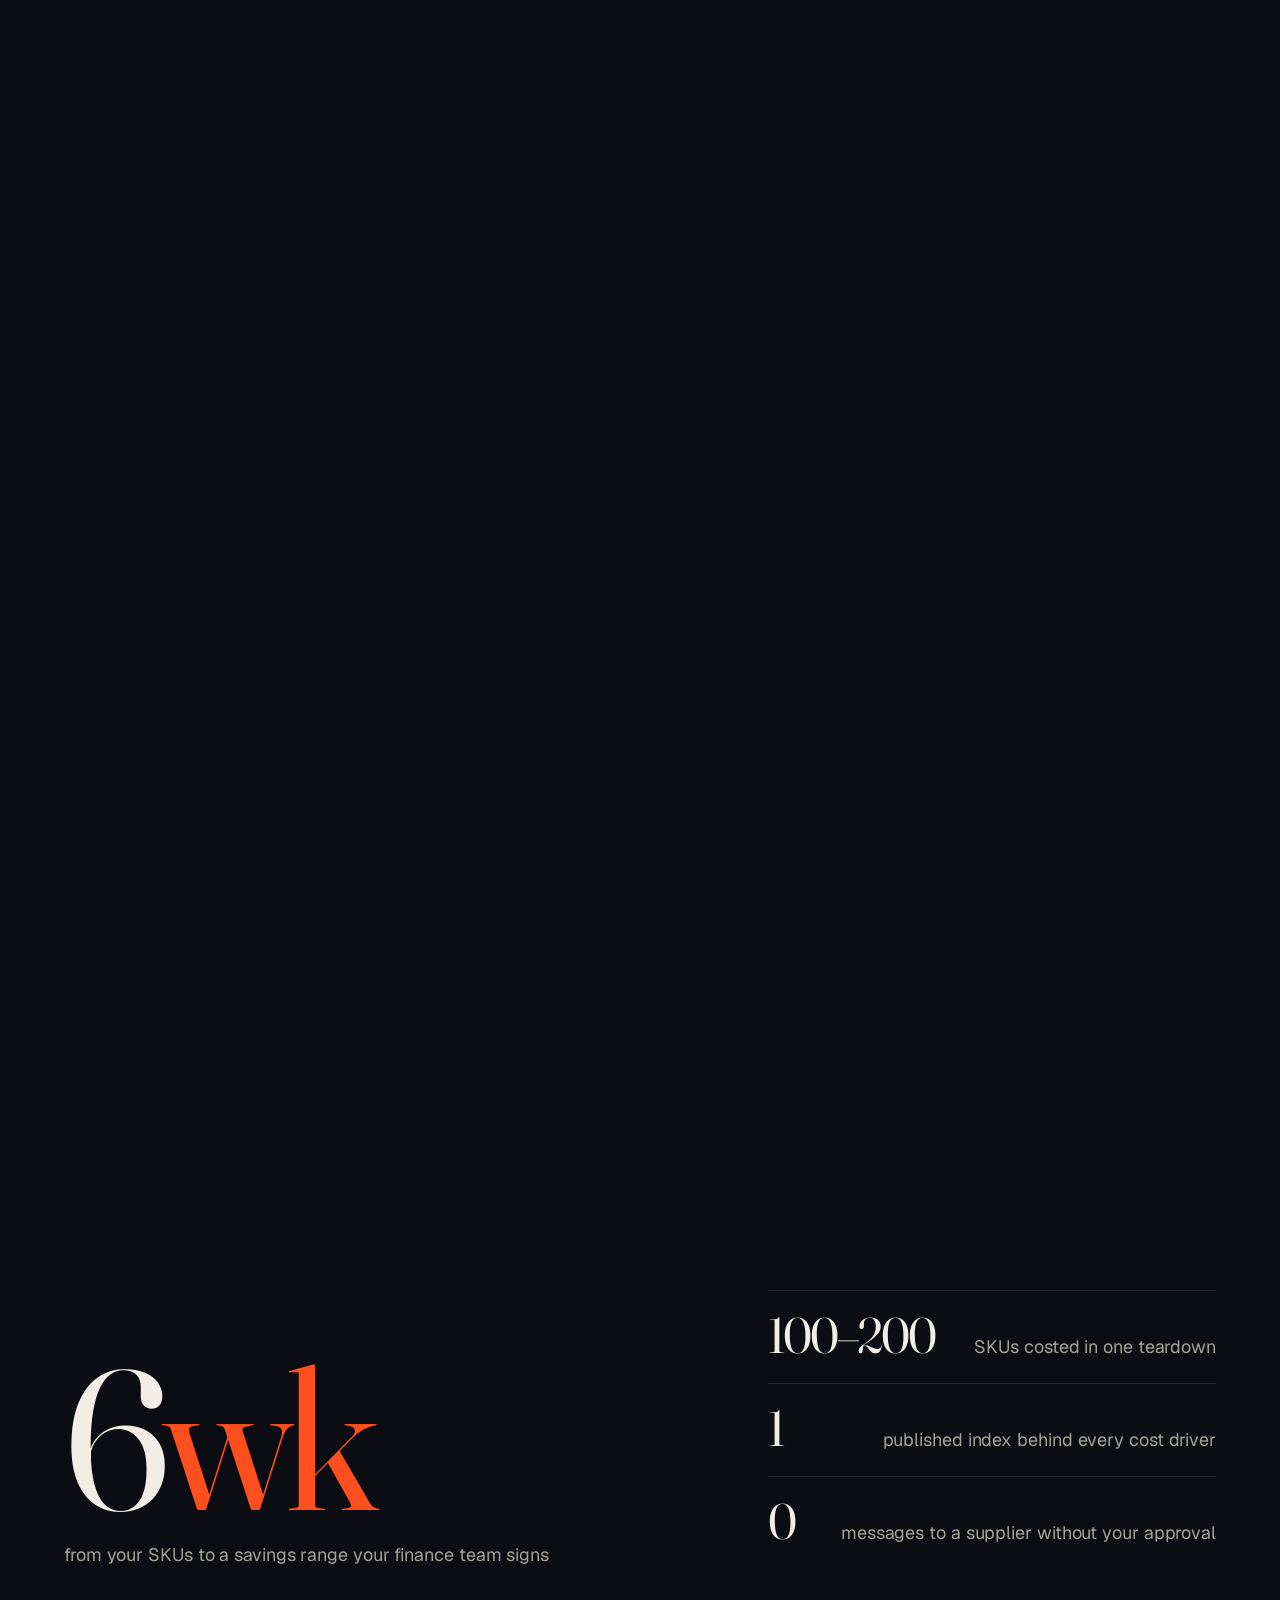
==== commit e5e723f1: "Mobile/tablet pass: 44px tap targets, legible small text, tablet tier 600-860px Co-Authored-By: Clau" ====
--- a/index.html
+++ b/index.html
@@ -401,14 +401,19 @@
 .bar__link:hover { opacity: 1; text-decoration: underline; text-underline-offset: 0.3em; }
 @media (max-width: 860px) {
   .show__top, .show__lead, .show__grid, .show__lead .tile--lab { grid-template-columns: minmax(0, 1fr); }
-  .bar__link { padding: 0.6rem 0.4rem; font-size: 0.8rem; }
+  .bar__link { padding: 0 0.5rem; font-size: 0.82rem; min-height: 44px; display: inline-flex; align-items: center; }
 }
 
 @media (max-width: 860px) {
   :root { --nav-h: 3.6rem; }
   .brand .mark { width: 1.75rem; }
   .brand .wm { height: 1.1rem; }
-  .bar .btn { padding: 0.6rem 0.9rem; font-size: 0.8rem; }
+  .bar .btn { padding: 0 0.95rem; font-size: 0.82rem; min-height: 40px; }
+  .brand { min-height: 44px; }
+  .hero__cta .btn, .btn { min-height: 46px; }
+  .reel__cap a { display: inline-flex; align-items: center; min-height: 44px; }
+  .kicker, .mono, .tile__k, .tile__go, .show__note, .read__k, .qa__who, .reel__cap a, .tl__wk { font-size: 0.78rem; }
+  .row .num { font-size: inherit; }
   .hero__copy { top: calc(var(--nav-h) + 4vh); right: var(--sc-gutter); max-width: none; }
   .hero h1 { font-size: clamp(3.4rem, 15vw, 5.4rem); margin-bottom: 1.3rem; }
   .hero__sub { font-size: var(--sc-t-base); margin-bottom: 1.4rem; }
@@ -432,8 +437,8 @@
   .claim__head { align-self: center; }
   .claim__head h2 { font-size: clamp(2.3rem, 10vw, 3.2rem); }
   .claim__caption { display: none; }
-  .claim__caption--m { display: block; margin-top: 1rem; font-size: 0.78rem; }
-  .board__label { margin-bottom: 0.9rem; font-size: 0.68rem; }
+  .claim__caption--m { display: block; margin-top: 1rem; font-size: 0.86rem; }
+  .board__label { margin-bottom: 0.9rem; font-size: 0.76rem; }
   .instr { grid-template-columns: auto 1fr; gap: 1.2rem; margin-bottom: 0.6rem; }
   .instr svg { width: 6.2rem; }
   .read { grid-template-columns: 1fr 1fr; gap: 0.8rem; }
@@ -442,11 +447,11 @@
   .ledger .tr { grid-template-columns: 1fr auto; grid-template-areas: "d v" "n n"; row-gap: 0.3rem; padding: 0.6rem 0 0.7rem; }
   .row .driver { grid-area: d; }
   .row .vcell { grid-area: v; }
-  .row .nums { grid-area: n; display: flex; gap: 1.1rem; color: var(--sc-ink-soft); font-size: 0.74rem; }
+  .row .nums { grid-area: n; display: flex; gap: 1.1rem; color: var(--sc-ink-soft); font-size: 0.8rem; }
   .row .num { text-align: left; }
   .row .num[data-k]::before { content: attr(data-k) " "; color: var(--sc-ink-soft); }
-  .vd { padding: 0.2rem 0.4rem; font-size: 0.72rem; }
-  .result { margin-top: 0.9rem; gap: 0.4rem 1rem; font-size: 0.7rem; }
+  .vd { padding: 0.25rem 0.45rem; font-size: 0.78rem; }
+  .result { margin-top: 0.9rem; gap: 0.4rem 1rem; font-size: 0.78rem; }
 
   .rockets__top { grid-template-columns: 1fr; }
   .chart__label { position: static; }
@@ -480,8 +485,9 @@
   .weeks h2 { font-size: clamp(2rem, 9vw, 2.6rem); max-width: 13ch; }
   .tl__row { grid-template-columns: 1.4rem 1fr; grid-template-areas: "n w" ". p"; column-gap: 0.8rem; row-gap: 0.25rem; padding: 0.62rem 0; }
   .tl__node { grid-area: n; width: 1rem; height: 1rem; margin-top: 0; }
-  .tl__wk { grid-area: w; font-size: 0.68rem; }
-  .tl__row p { grid-area: p; font-size: 0.98rem; line-height: 1.25; }
+  .tl__wk { grid-area: w; font-size: 0.78rem; }
+  .tl__row { opacity: 0.5; }
+  .tl__row p { grid-area: p; font-size: 1.05rem; line-height: 1.28; }
   .tl__track { left: calc(0.5rem - 0.75px); }
   .weeks__fee { margin: 0.9rem 0 0 2.2rem; font-size: var(--sc-t-sm); }
 
@@ -503,6 +509,23 @@
   .close__mark svg { opacity: 0.22; }
   .close h2 { font-size: clamp(2.8rem, 12.6vw, 4rem); }
   .foot { flex-direction: column; align-items: flex-start; gap: 0.5rem; padding-bottom: 1.4rem; }
+}
+@media (min-width: 600px) and (max-width: 860px) {
+  .claim__head h2 { font-size: clamp(3.2rem, 8vw, 4.4rem); }
+  .weeks h2 { font-size: clamp(2.6rem, 7vw, 3.8rem); }
+  .close h2 { font-size: clamp(4rem, 10vw, 5.6rem); }
+  .tl__row p { font-size: 1.3rem; }
+  .board { font-size: 1.08rem; }
+  .row .nums { font-size: 0.9rem; }
+  .read__v { font-size: 2.8rem; }
+  .instr svg { width: 8rem; }
+  .agents__head { width: 60vw; }
+  .rail__lead { width: 62vw; }
+  .agent { width: 50vw; padding: 0 5vw; }
+  .calc__svg { width: min(44vw, 20rem); }
+  .weeks__in, .claim .sc-stage { padding-inline: 7vw; }
+  .claim .sc-stage { align-items: center; }
+  .board { align-self: center; }
 }
 @media (min-width: 861px) { .claim__caption--m { display: none; } .row .num[data-k]::before { content: none; } .row .nums { display: contents; } }
 
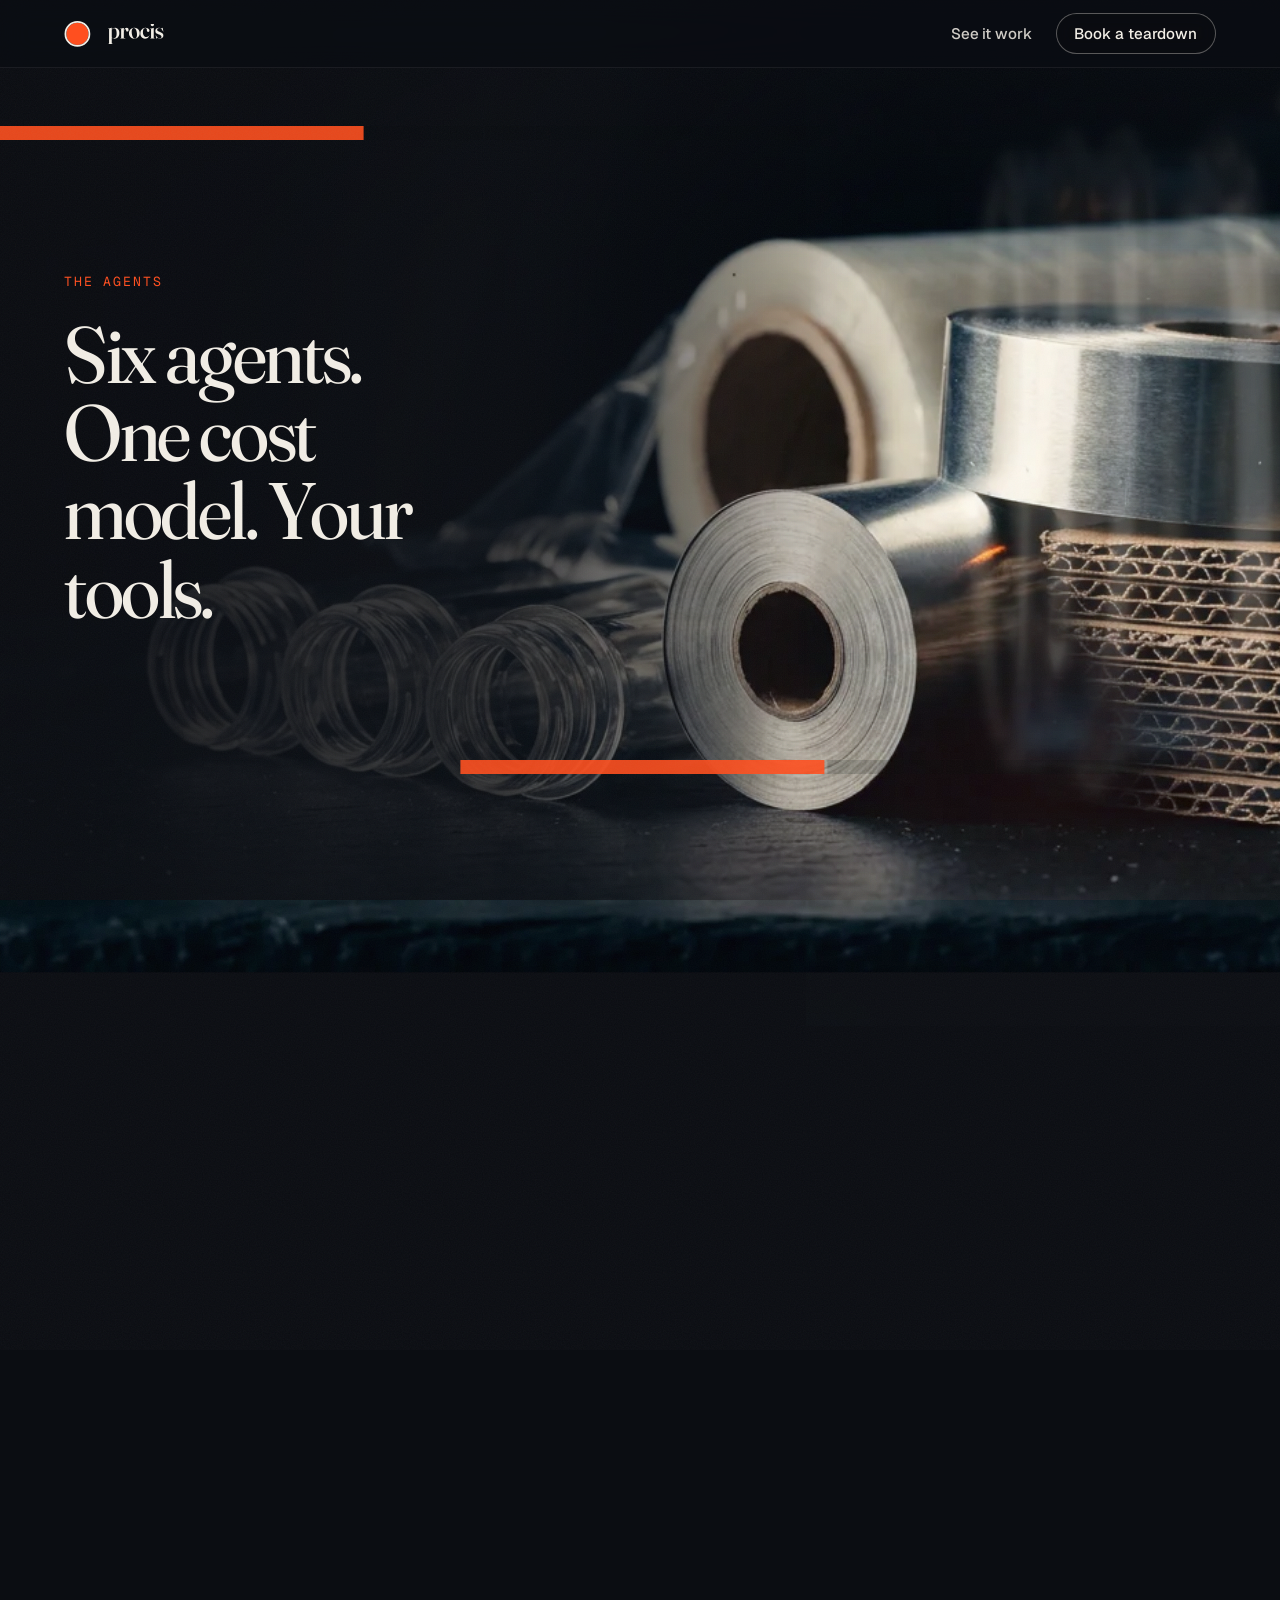
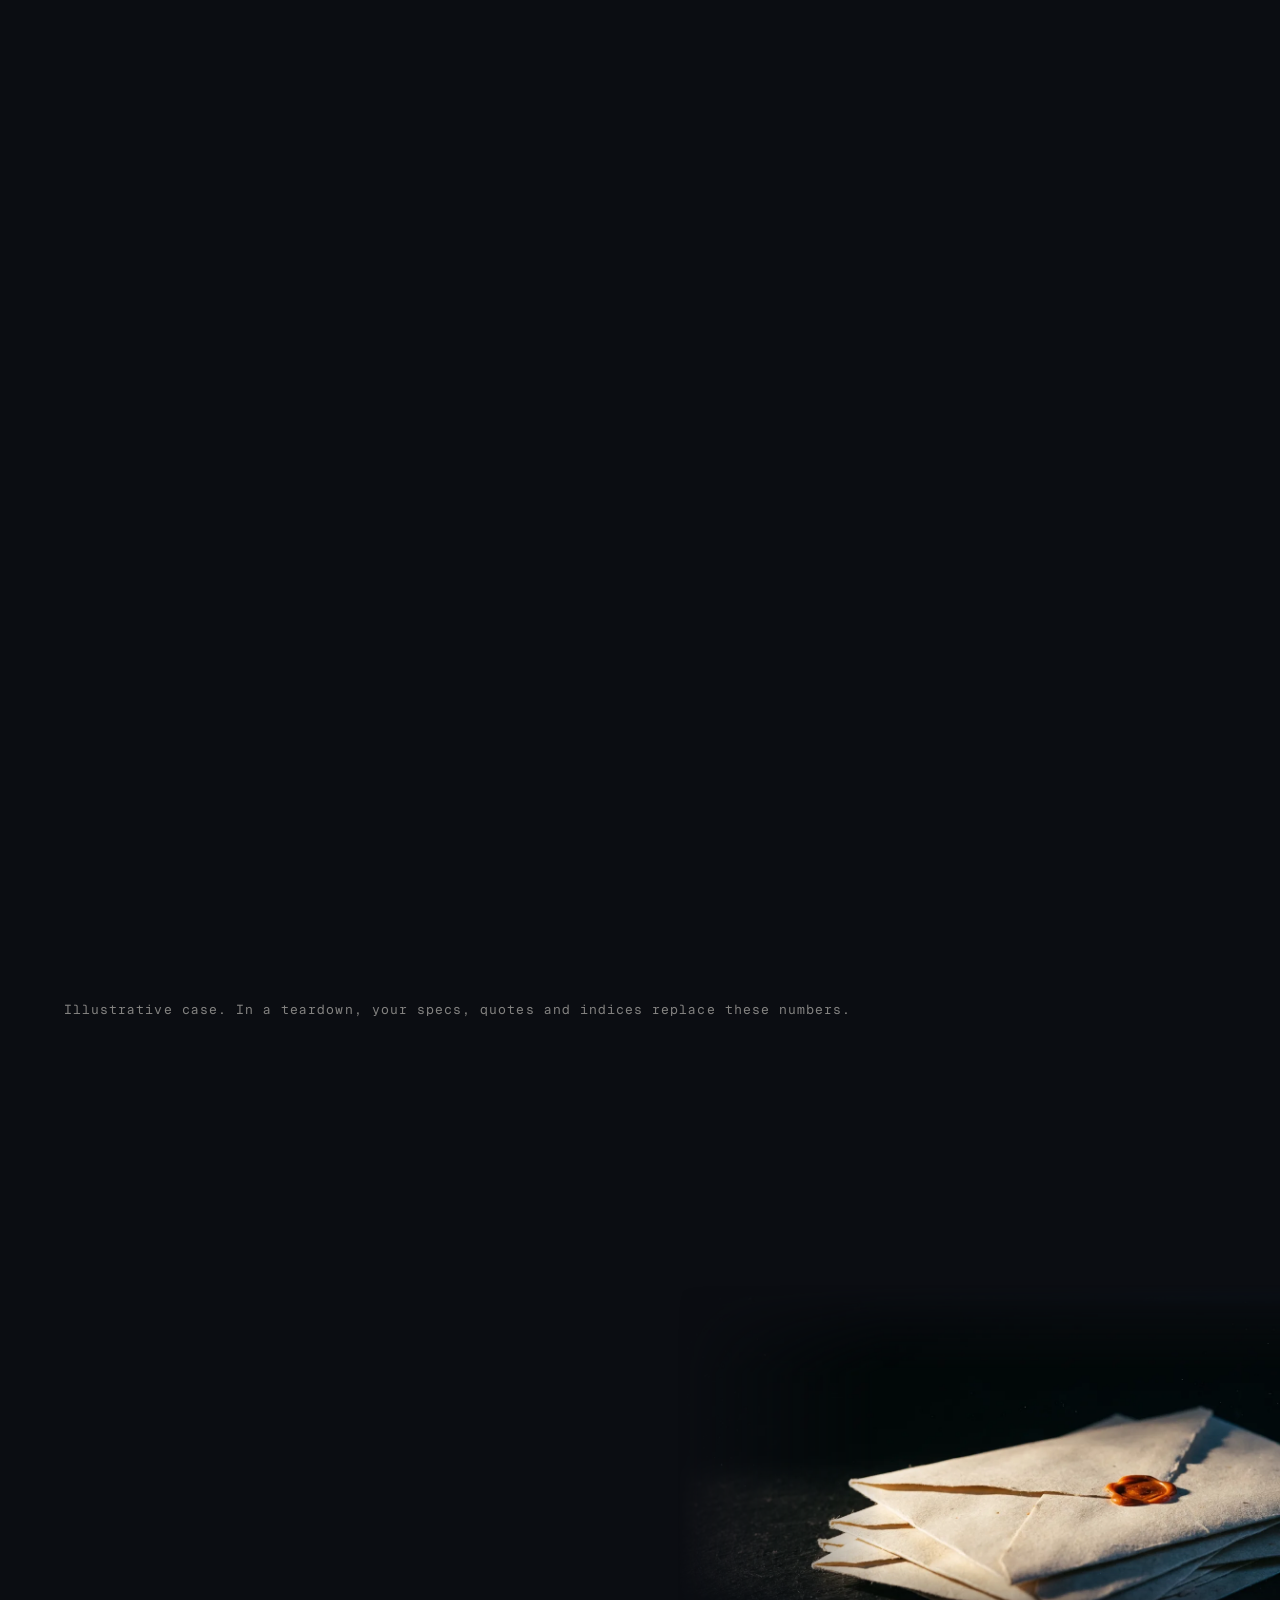
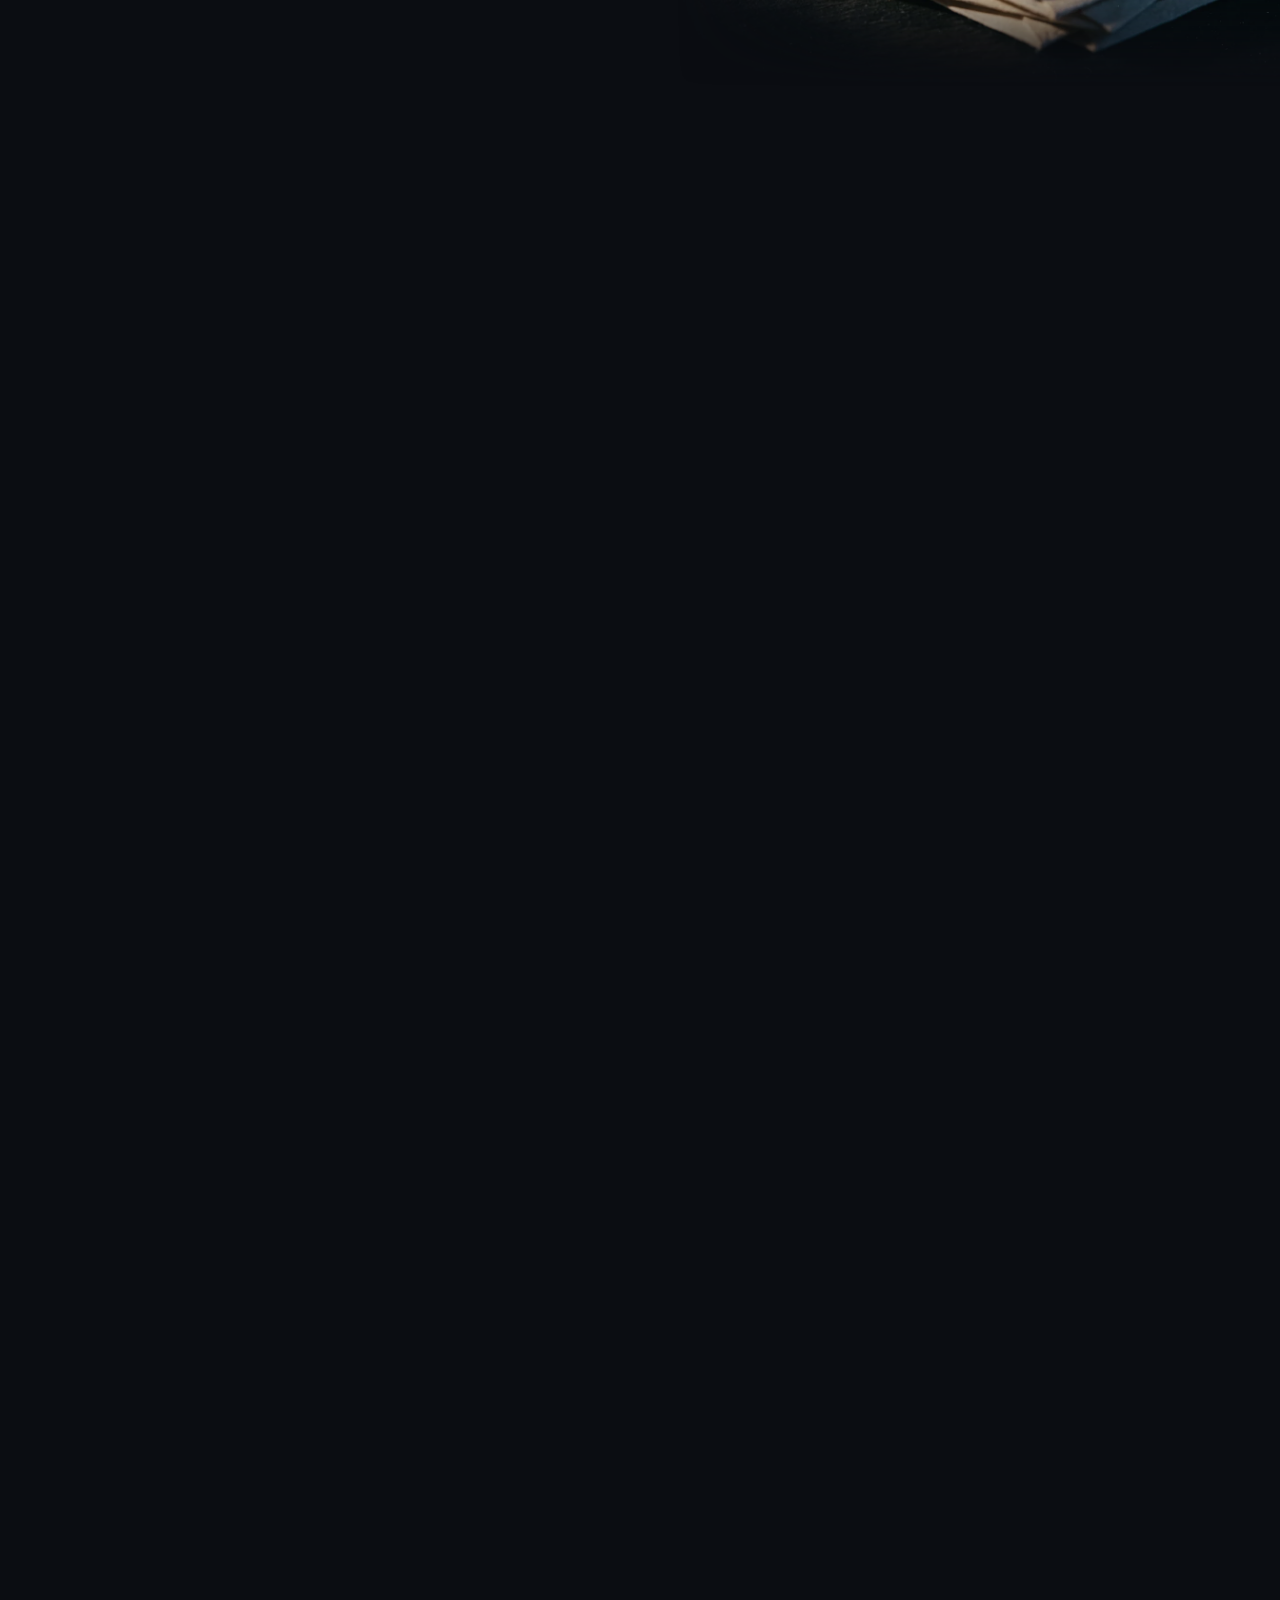
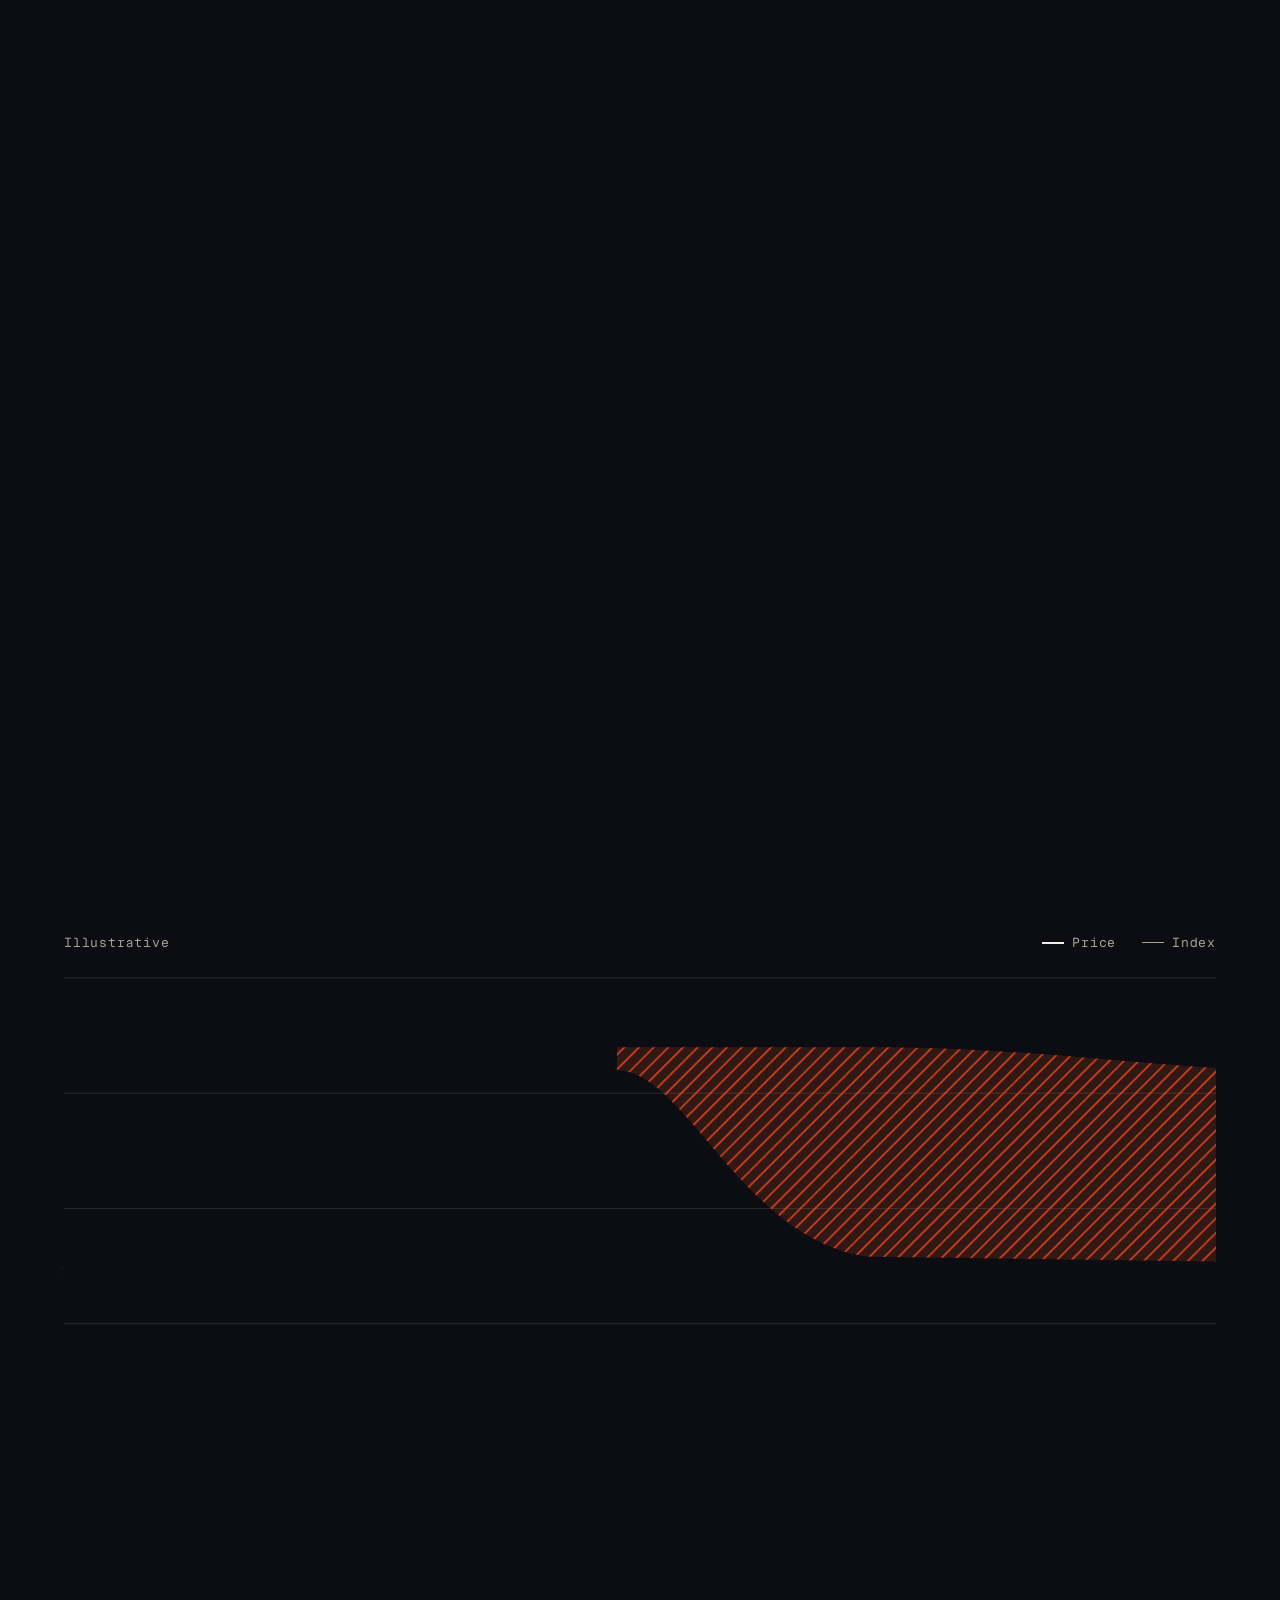
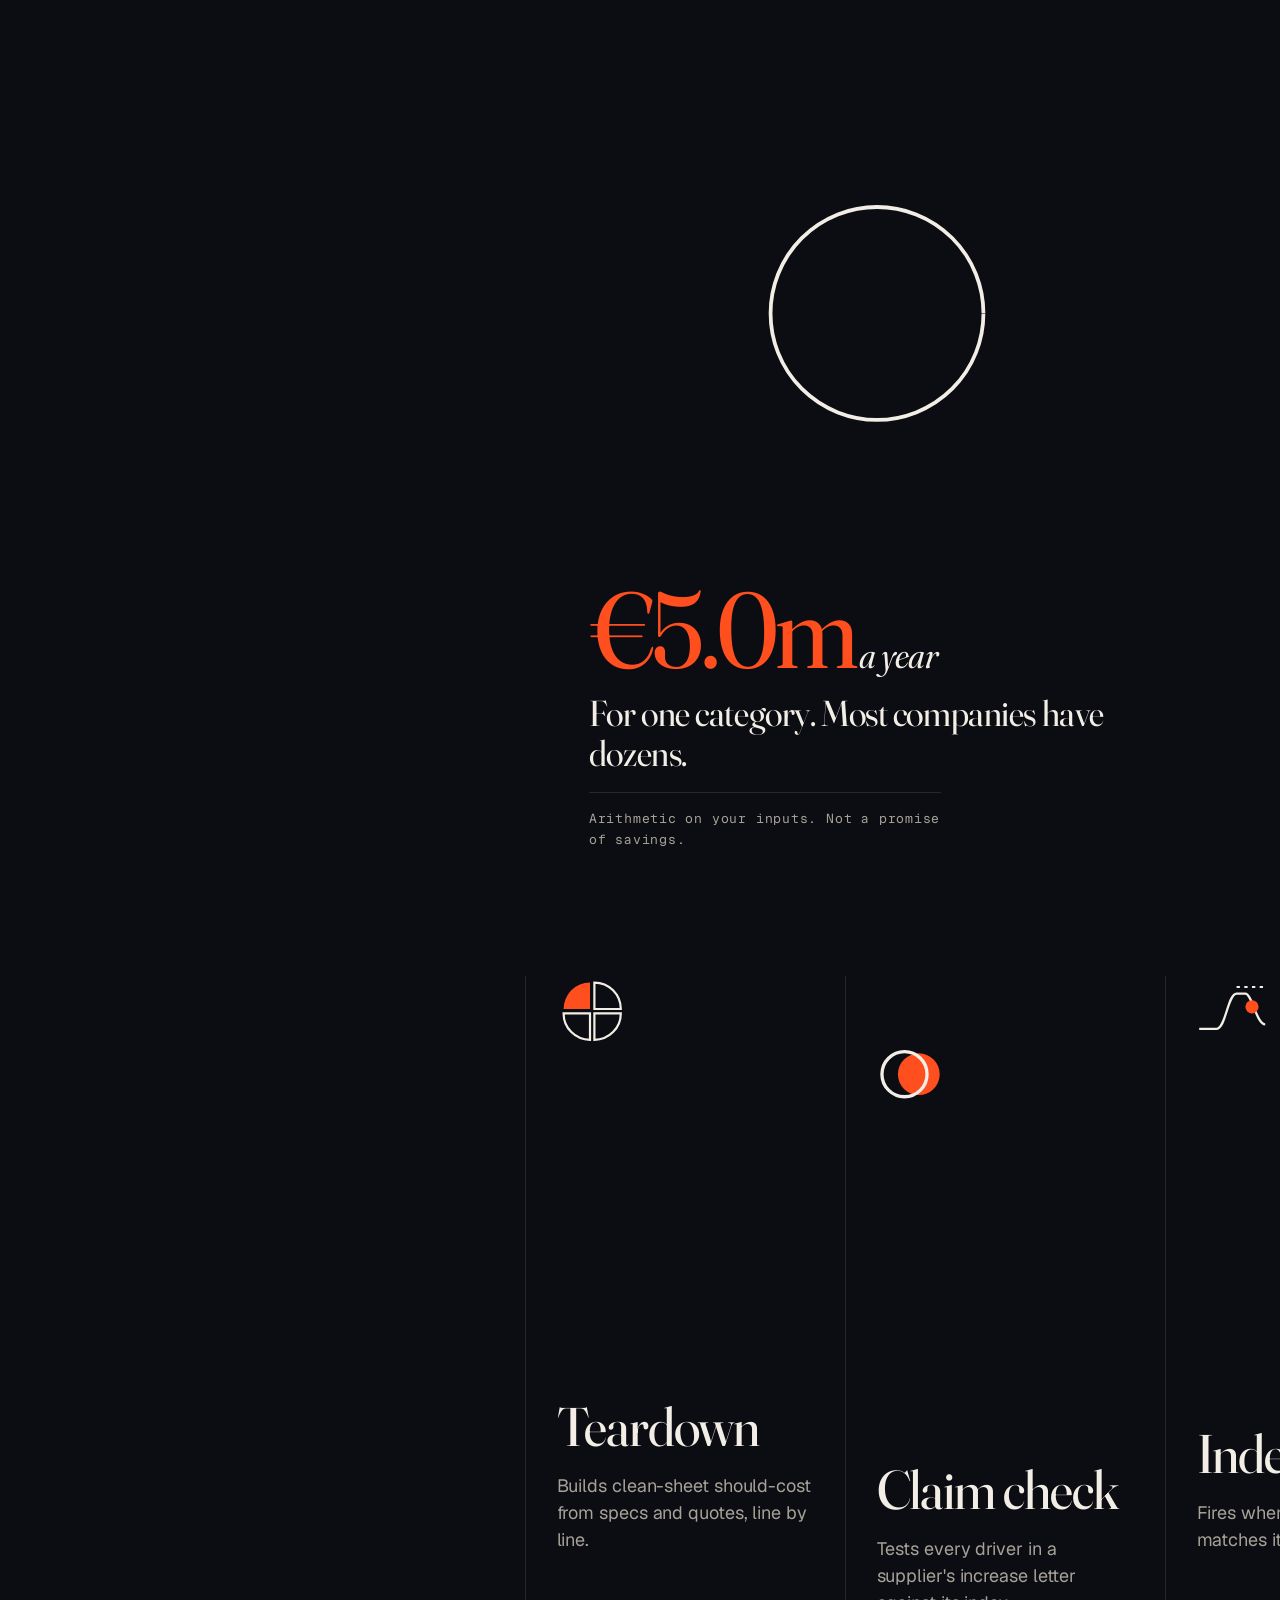
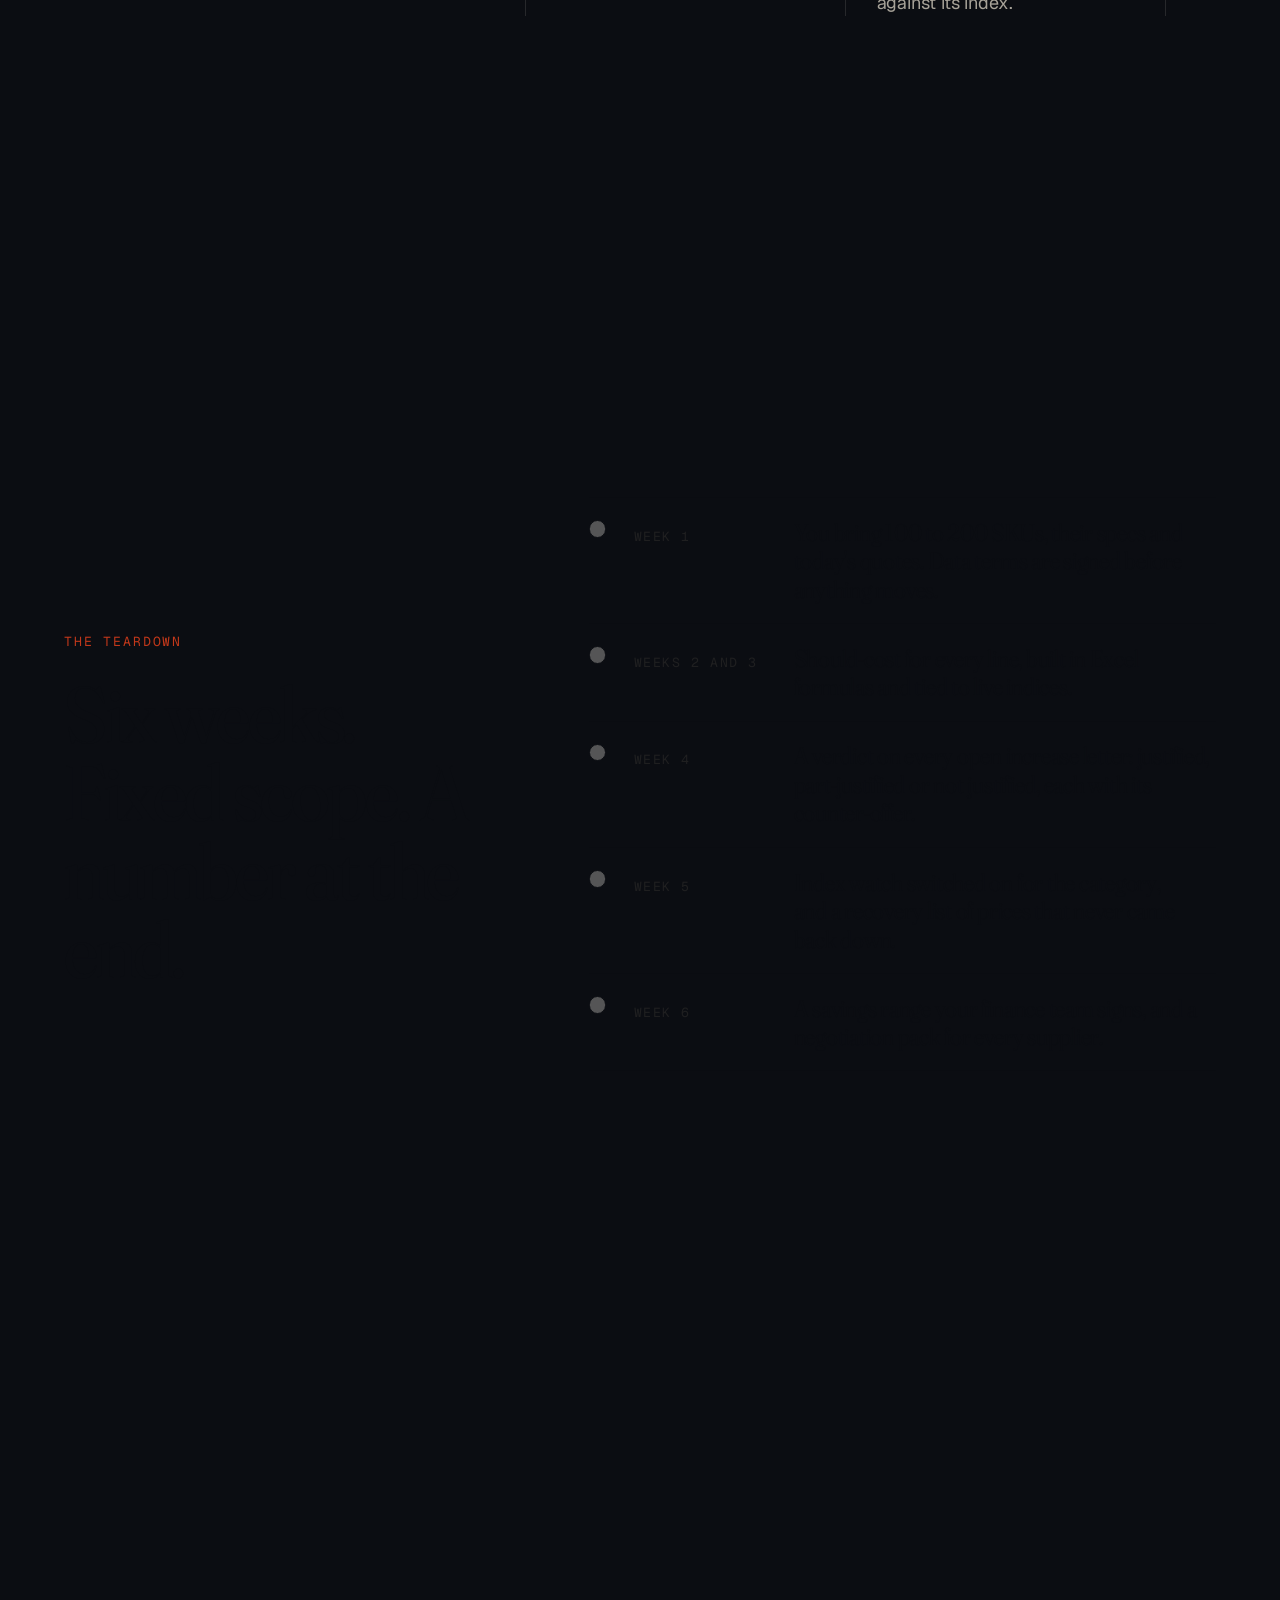
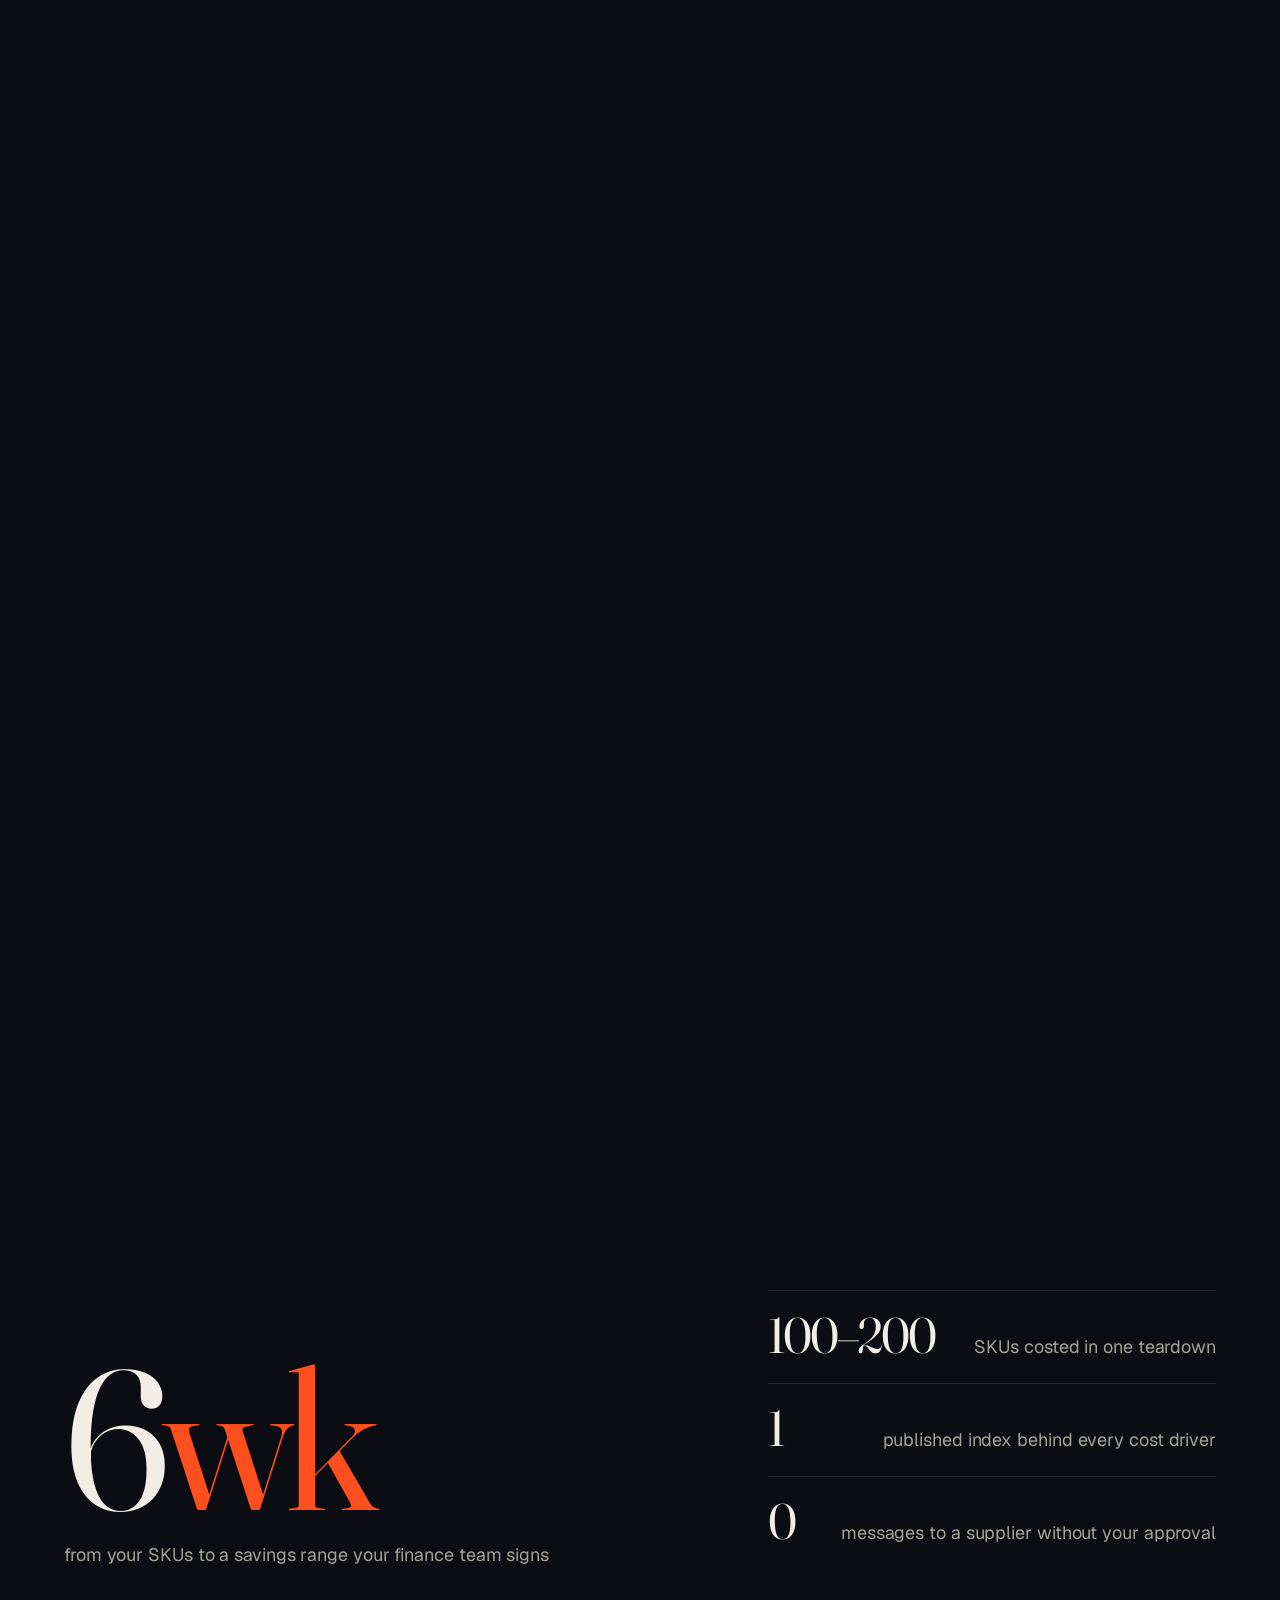
==== commit 92631f08: "Round 4: rockets chart taller on phones; recovery gap reveals while still on screen Co-Authored-By: " ====
--- a/index.html
+++ b/index.html
@@ -221,6 +221,7 @@
 .chart__notes p { margin: 0; padding-top: 1rem; border-top: 1px solid var(--sc-hairline-strong); }
 .chart__notes .n-up { grid-column: 2; }
 .chart__notes .n-down { grid-column: 3; color: var(--ember); border-top-color: var(--ember); padding-left: 0; }
+@media (max-width: 860px) { .chart__plot { aspect-ratio: 1000 / 560; } }
 
 /* ======================================================= YOUR NUMBER === */
 .sr { position: absolute; width: 1px; height: 1px; overflow: hidden; clip: rect(0 0 0 0); white-space: nowrap; margin: -1px; }
@@ -1173,7 +1174,9 @@
     var d = 1 - smooth((rp - 0.24) / 0.36);
     lines[0].style.clipPath = 'inset(-40px ' + (d * 100).toFixed(2) + '% -40px -40px)';
     lines[1].style.clipPath = 'inset(-40px ' + ((1 - smooth((rp - 0.3) / 0.36)) * 100).toFixed(2) + '% -40px -40px)';
-    gap.style.clipPath = 'inset(0 ' + ((1 - smooth((rp - 0.68) / 0.2)) * 100).toFixed(2) + '% 0 0)';
+    // phones: the plot is short and passes quickly, so the gap lands sooner
+    var g0 = innerWidth <= 860 ? 0.5 : 0.68;
+    gap.style.clipPath = 'inset(0 ' + ((1 - smooth((rp - g0) / 0.2)) * 100).toFixed(2) + '% 0 0)';
 
     // partnership: two copies of the same breakdown slide into register
     var pp = reduce ? 1 : P(partner);
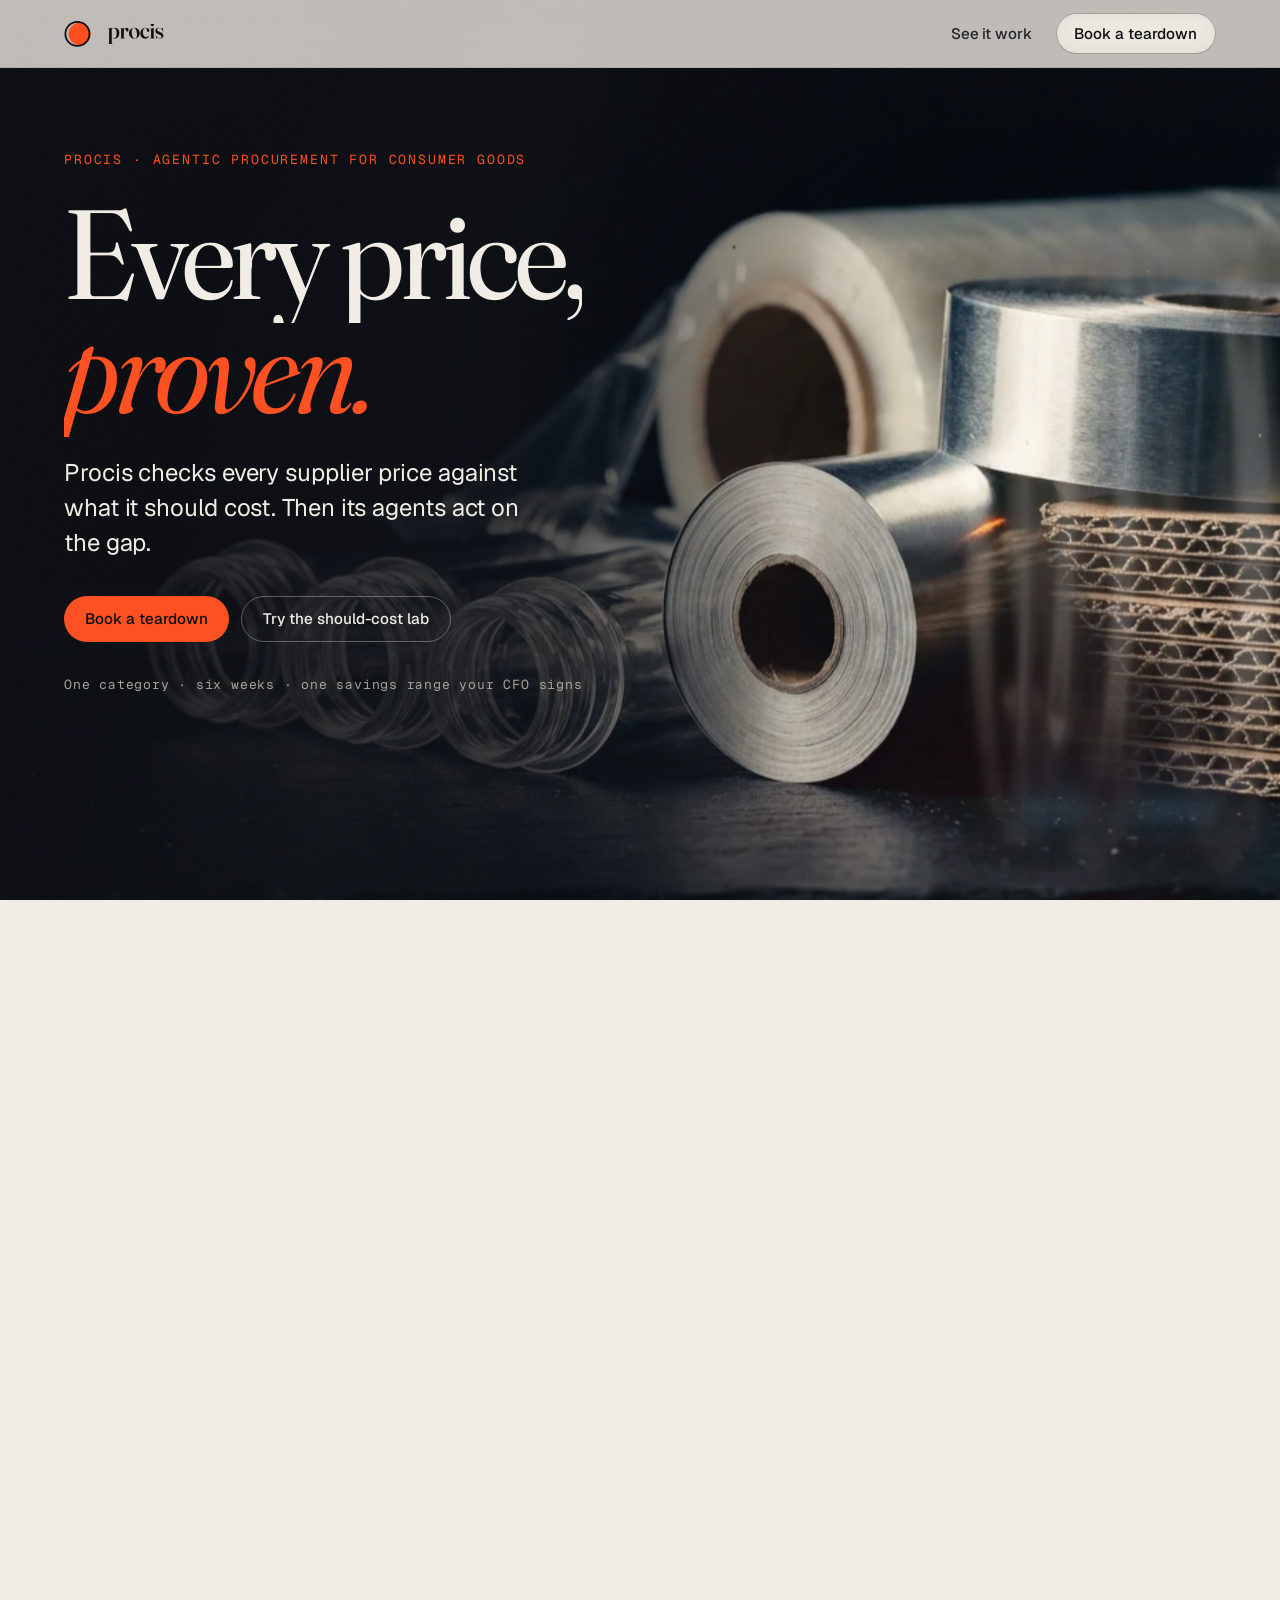
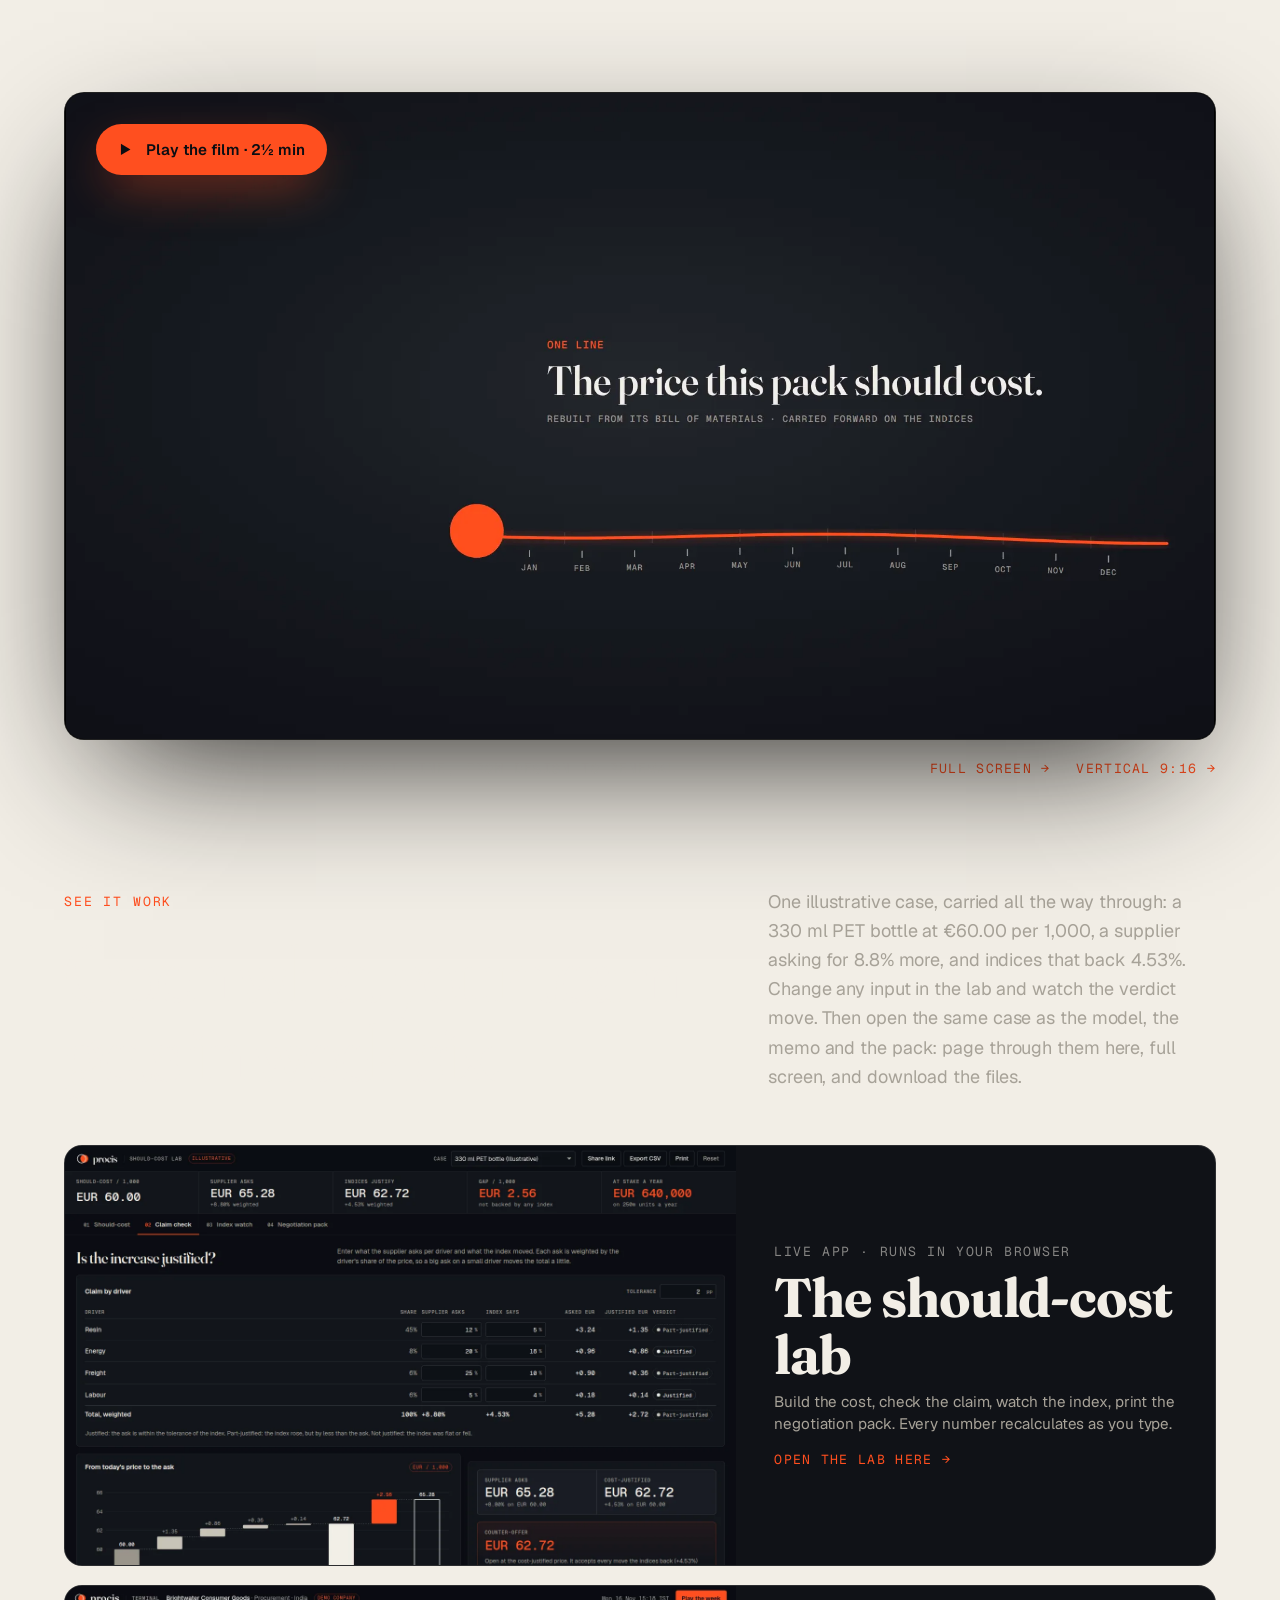
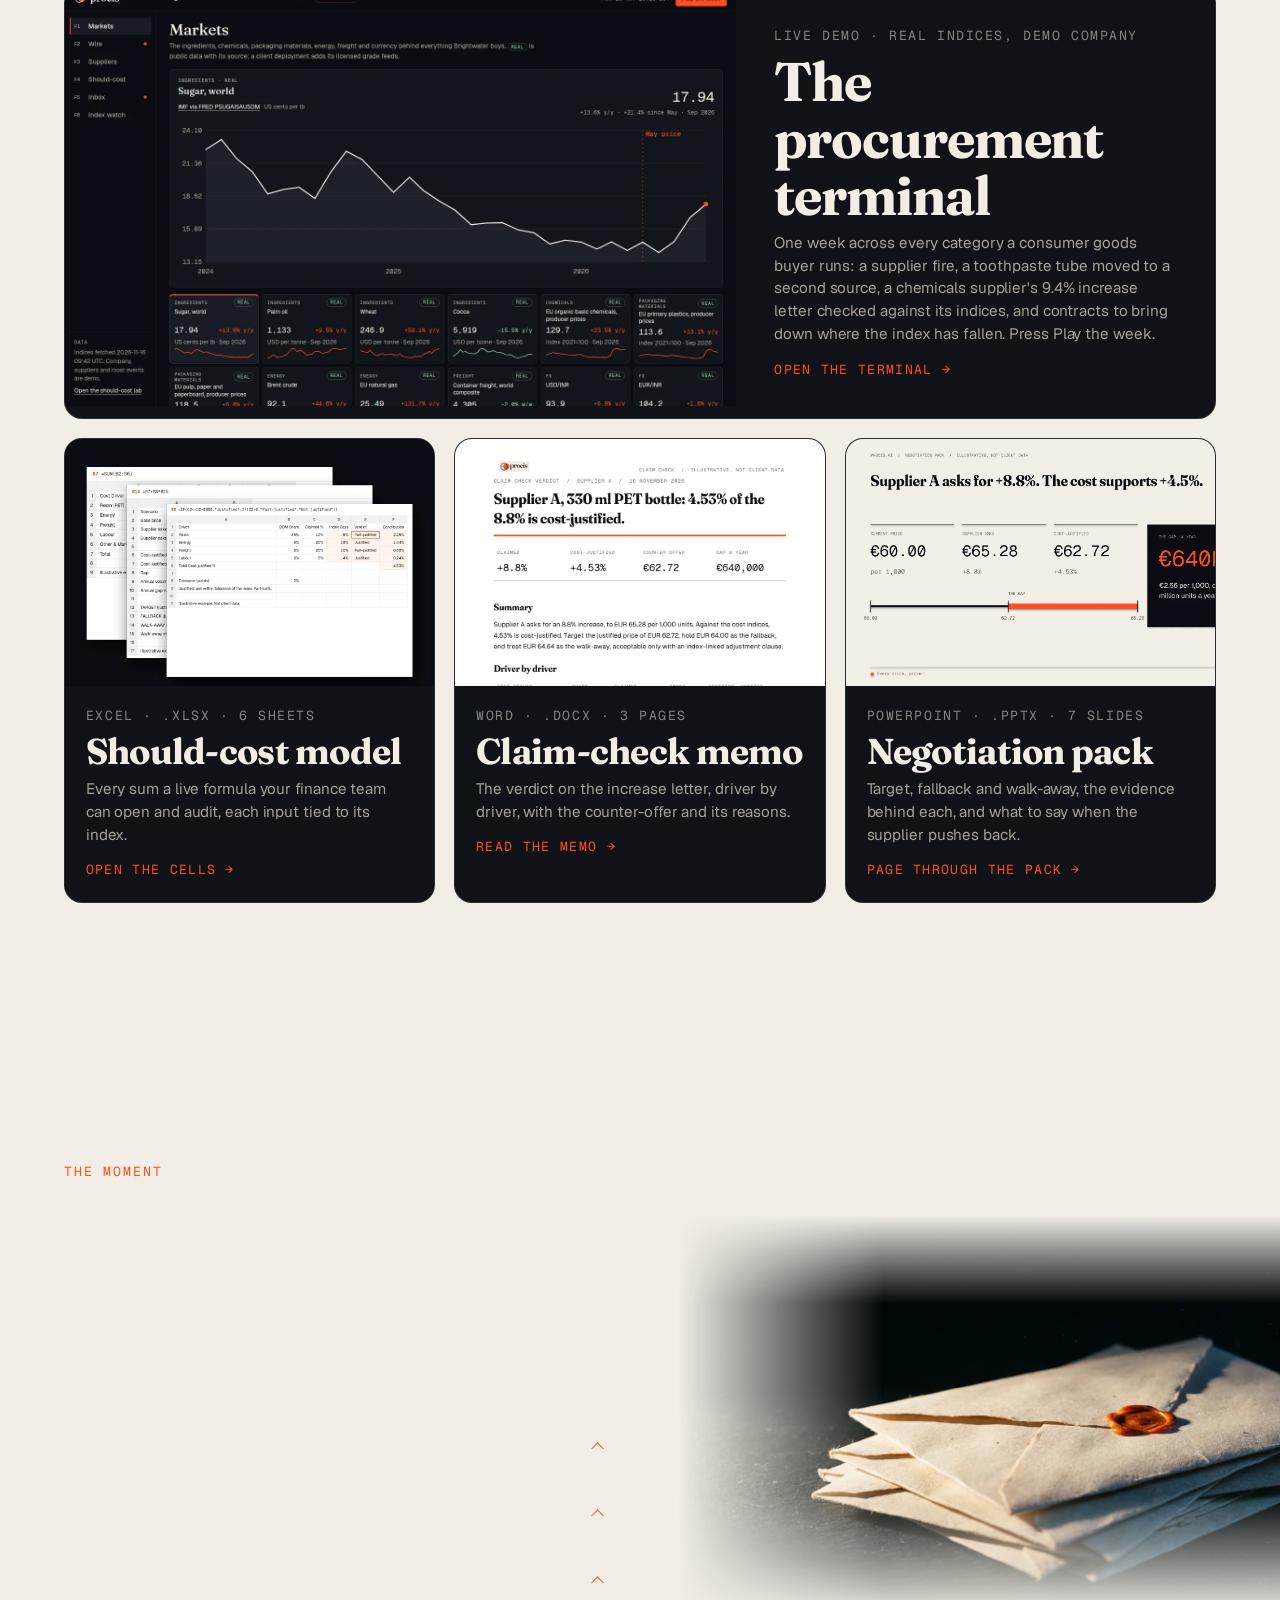
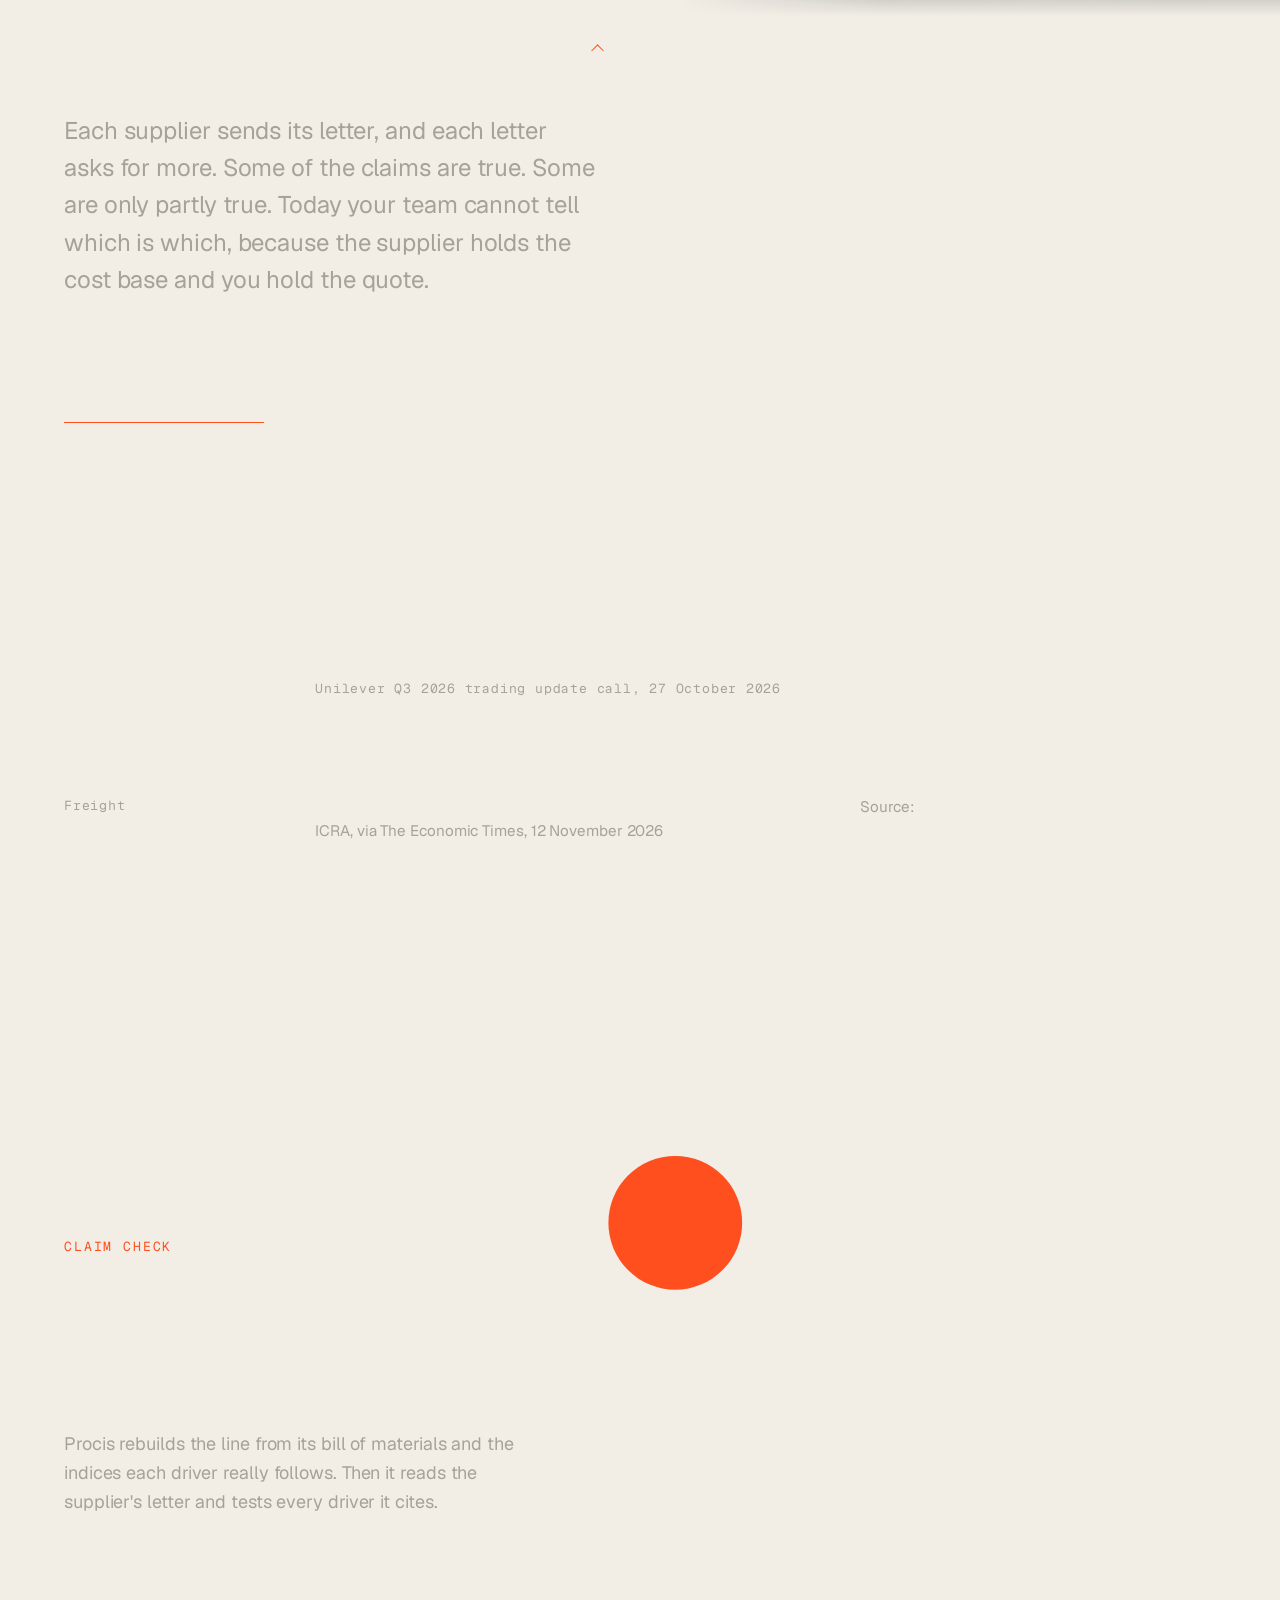
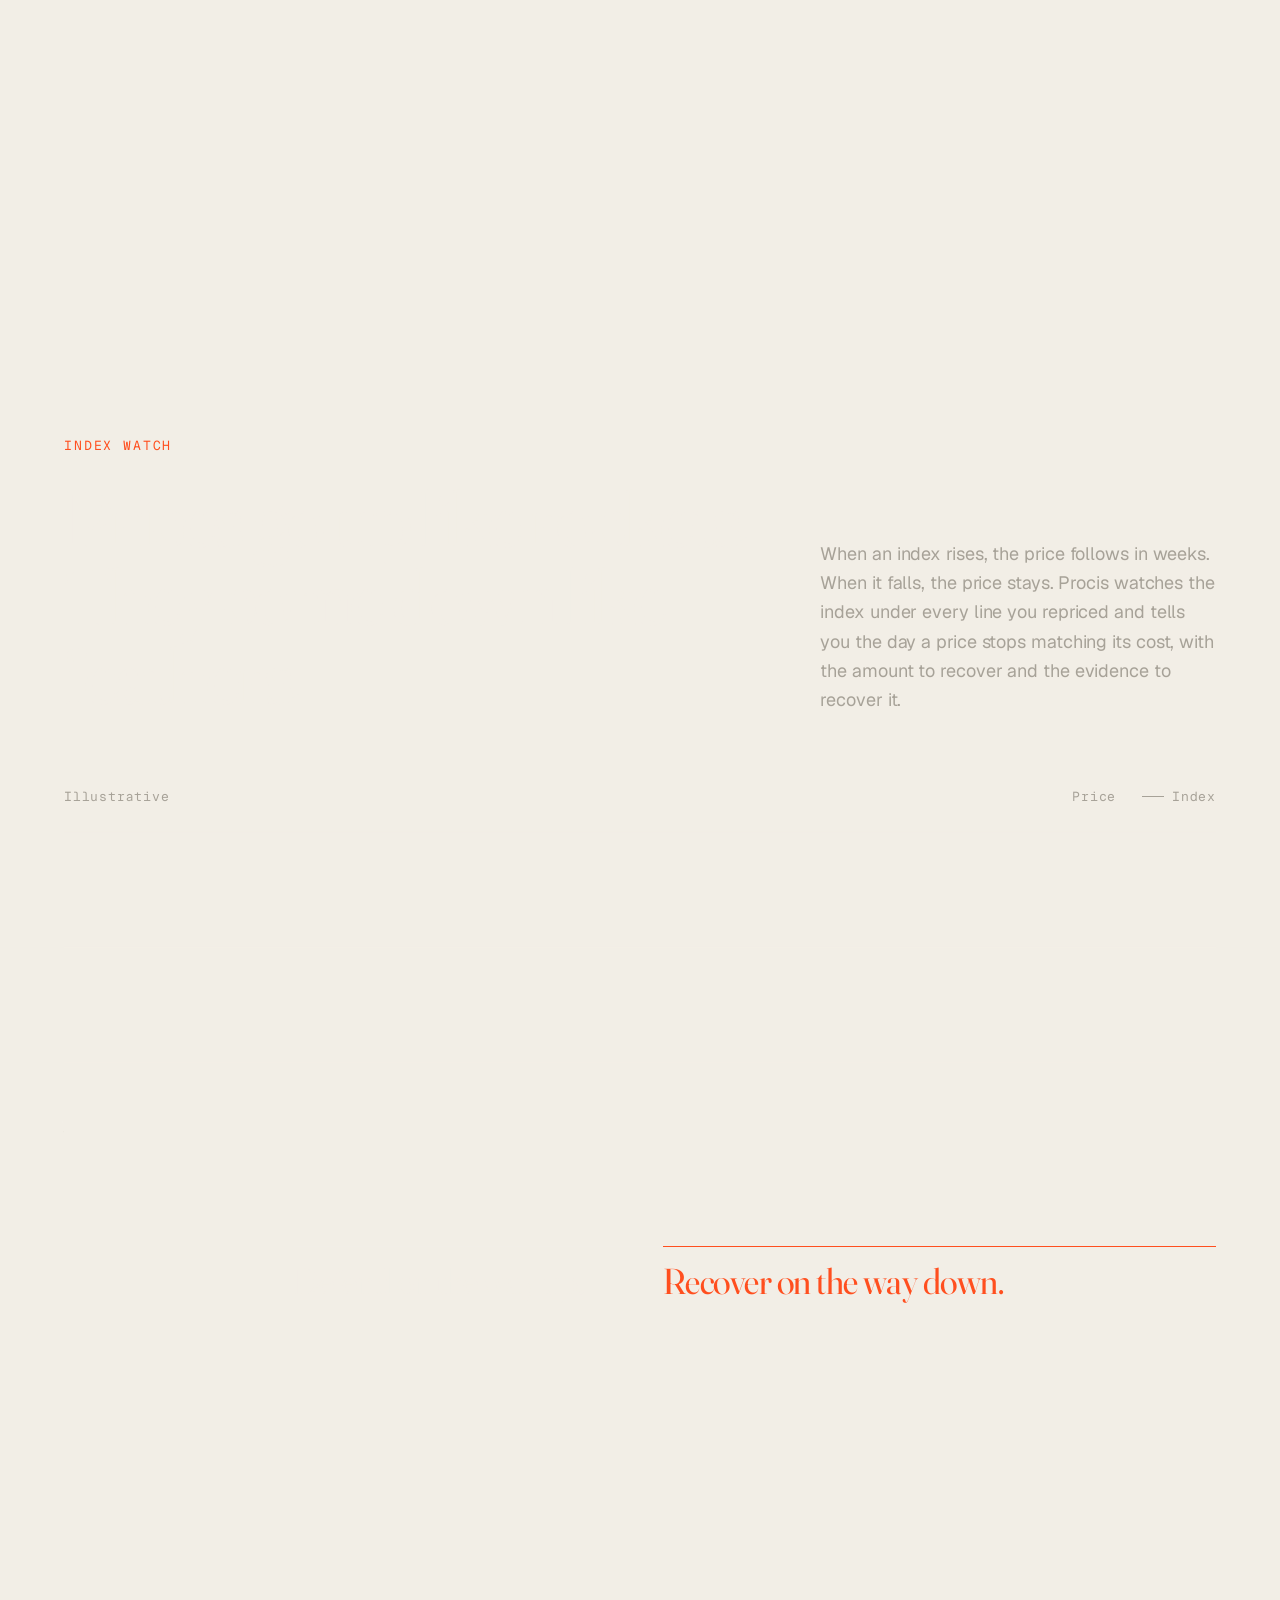
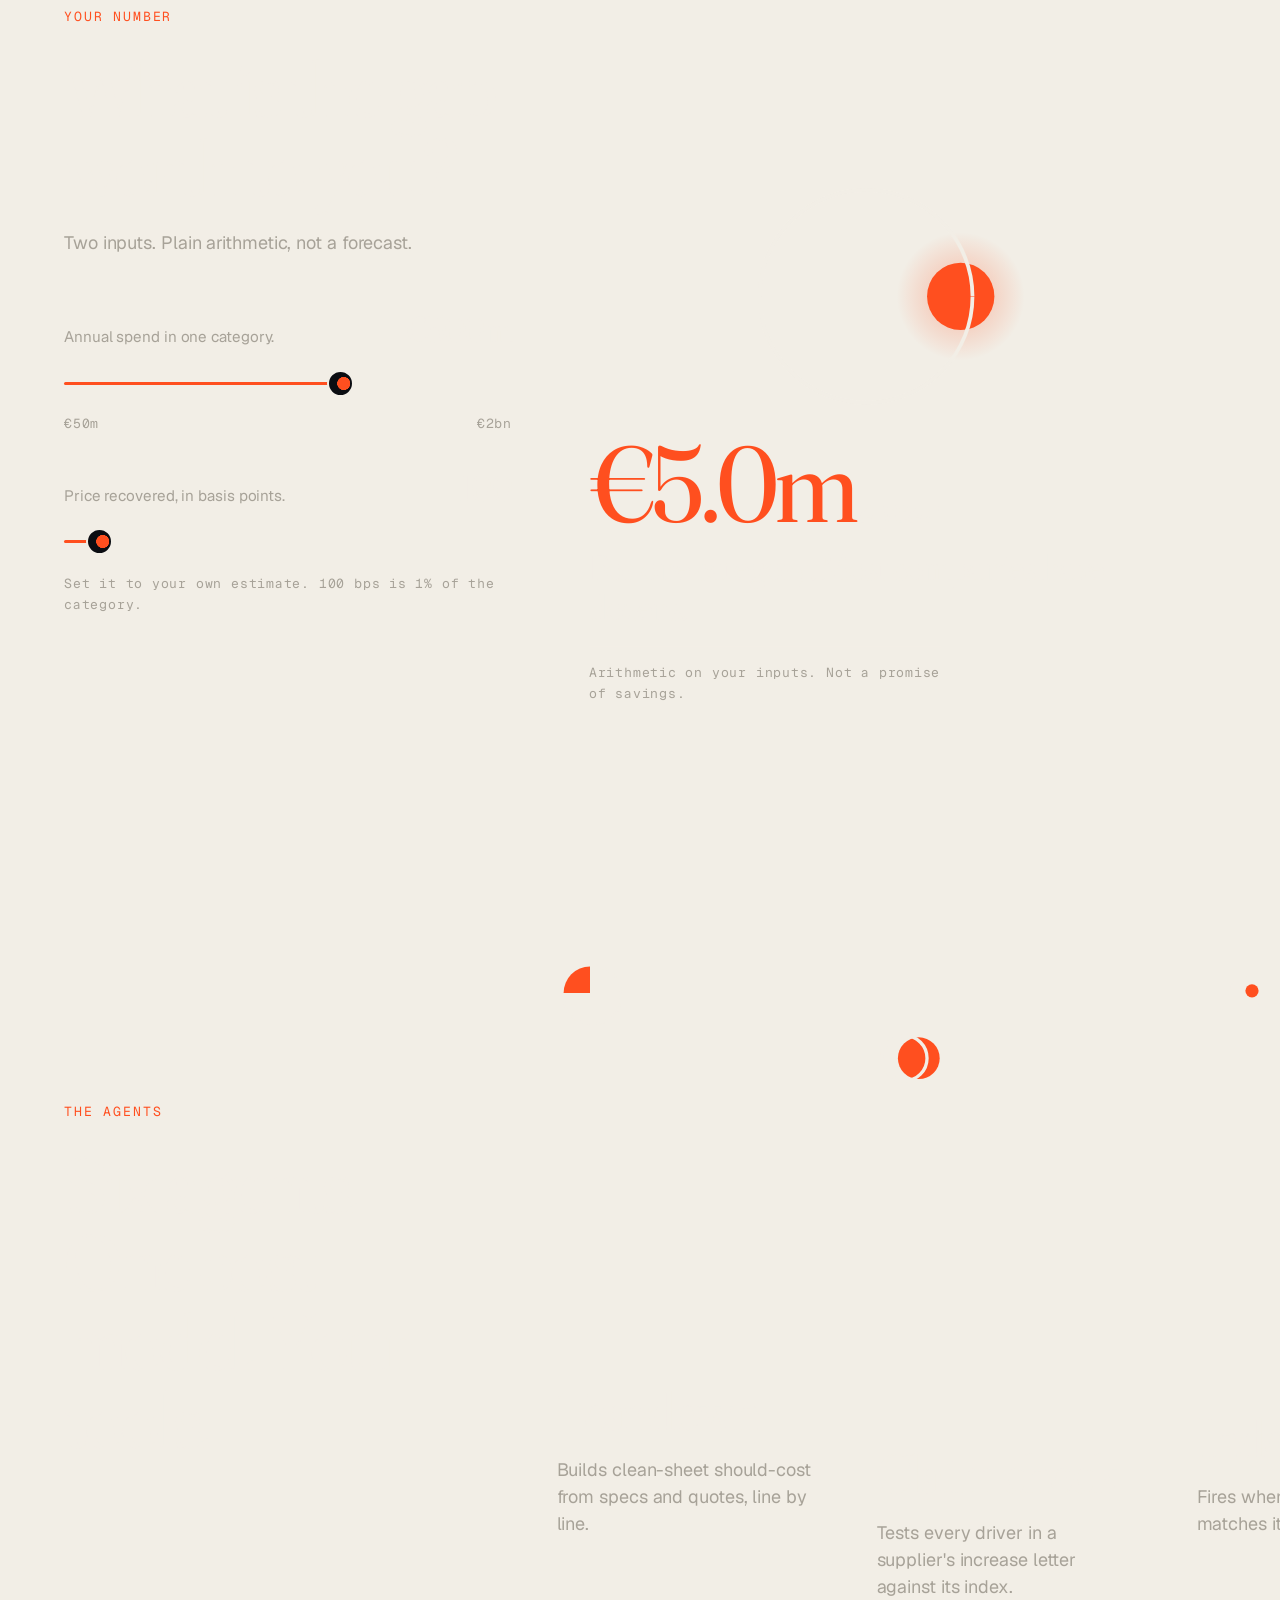
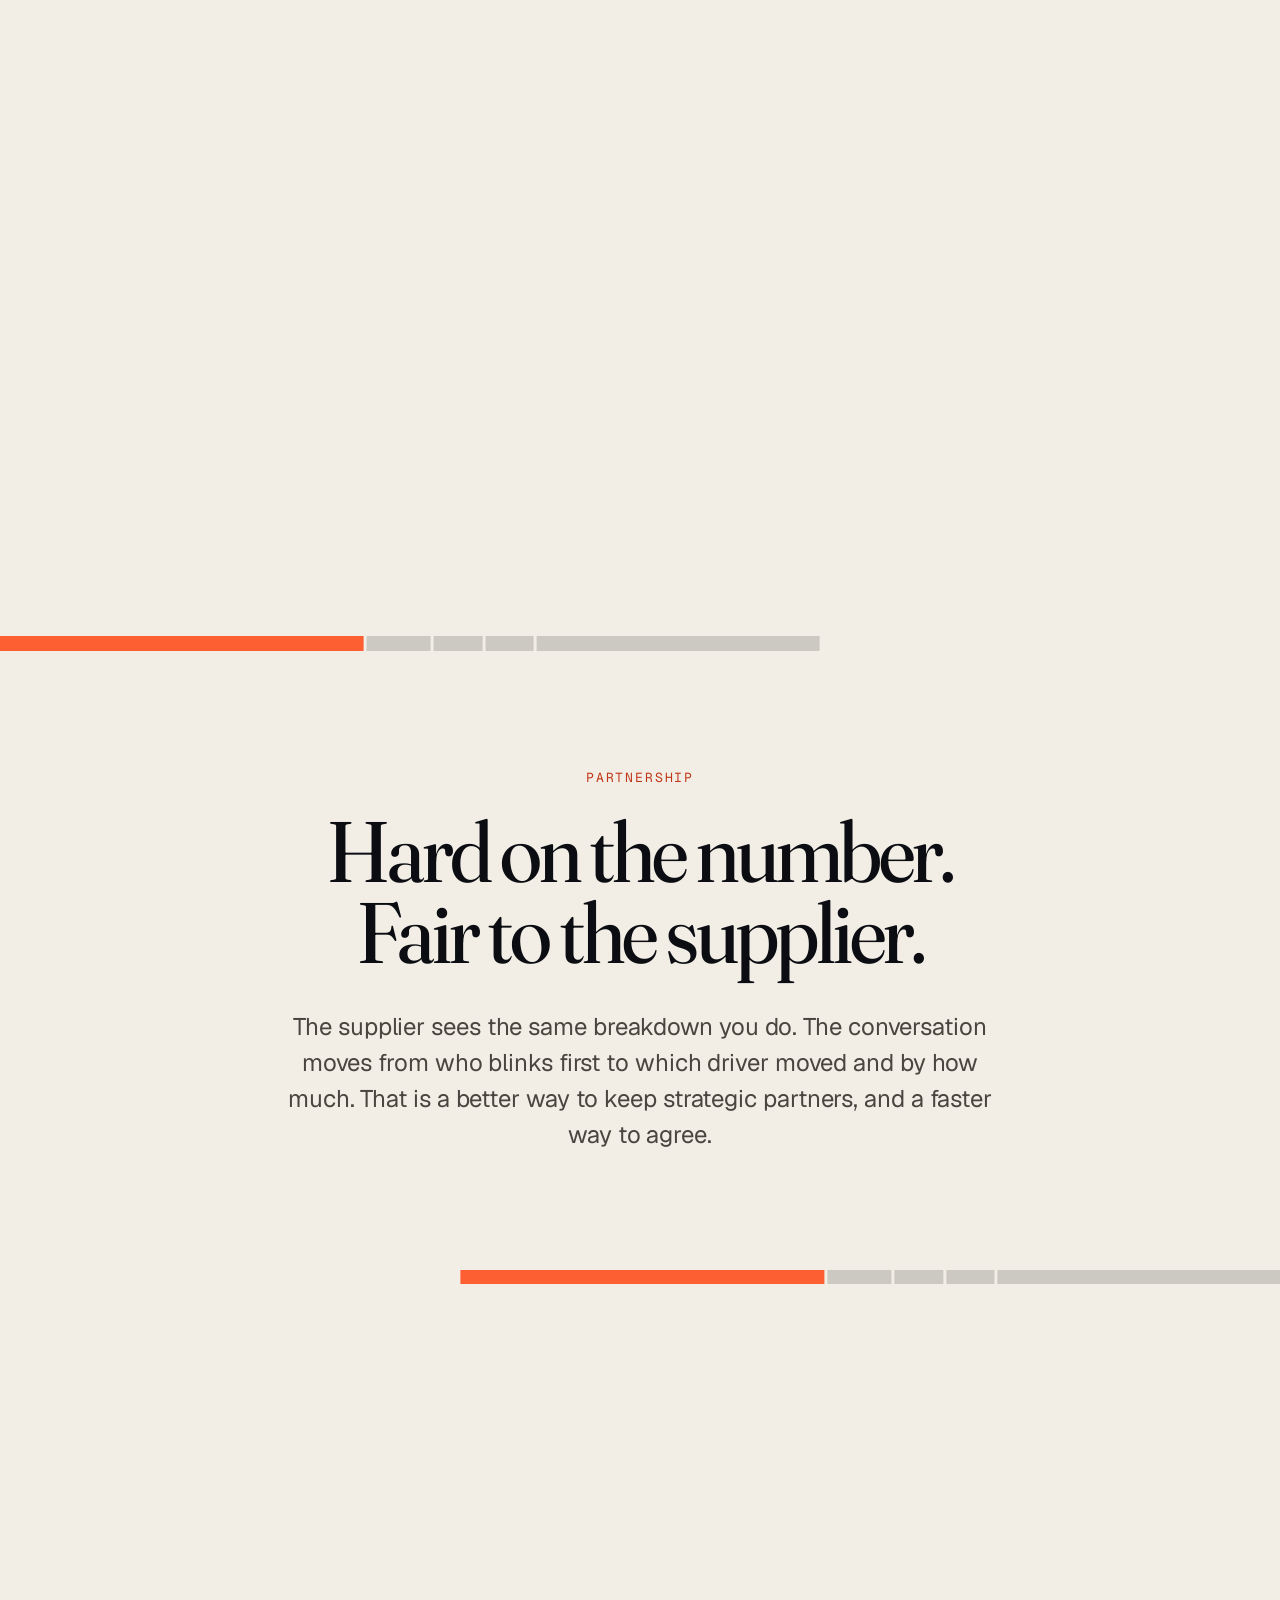
==== commit b611e5c5: "Round 5: landscape phones unpin tall pinned acts so every claim/week row is reachable Co-Authored-By" ====
--- a/index.html
+++ b/index.html
@@ -511,6 +511,13 @@
   .close h2 { font-size: clamp(2.8rem, 12.6vw, 4rem); }
   .foot { flex-direction: column; align-items: flex-start; gap: 0.5rem; padding-bottom: 1.4rem; }
 }
+/* short landscape phones: a pinned stage taller than the screen hides its lower rows,
+   so pinned acts flow as ordinary sections here (the rail keeps its pan) */
+@media (orientation: landscape) and (max-height: 500px) {
+  [data-sc-act="pin"] { height: auto !important; }
+  [data-sc-act="pin"] .sc-stage { position: relative; height: auto; min-height: 100svh; overflow: visible; }
+  .claim .sc-stage, .weeks .sc-stage { padding-block: calc(var(--nav-h) + 1.5rem) 3rem; }
+}
 @media (min-width: 600px) and (max-width: 860px) {
   .claim__head h2 { font-size: clamp(3.2rem, 8vw, 4.4rem); }
   .weeks h2 { font-size: clamp(2.6rem, 7vw, 3.8rem); }
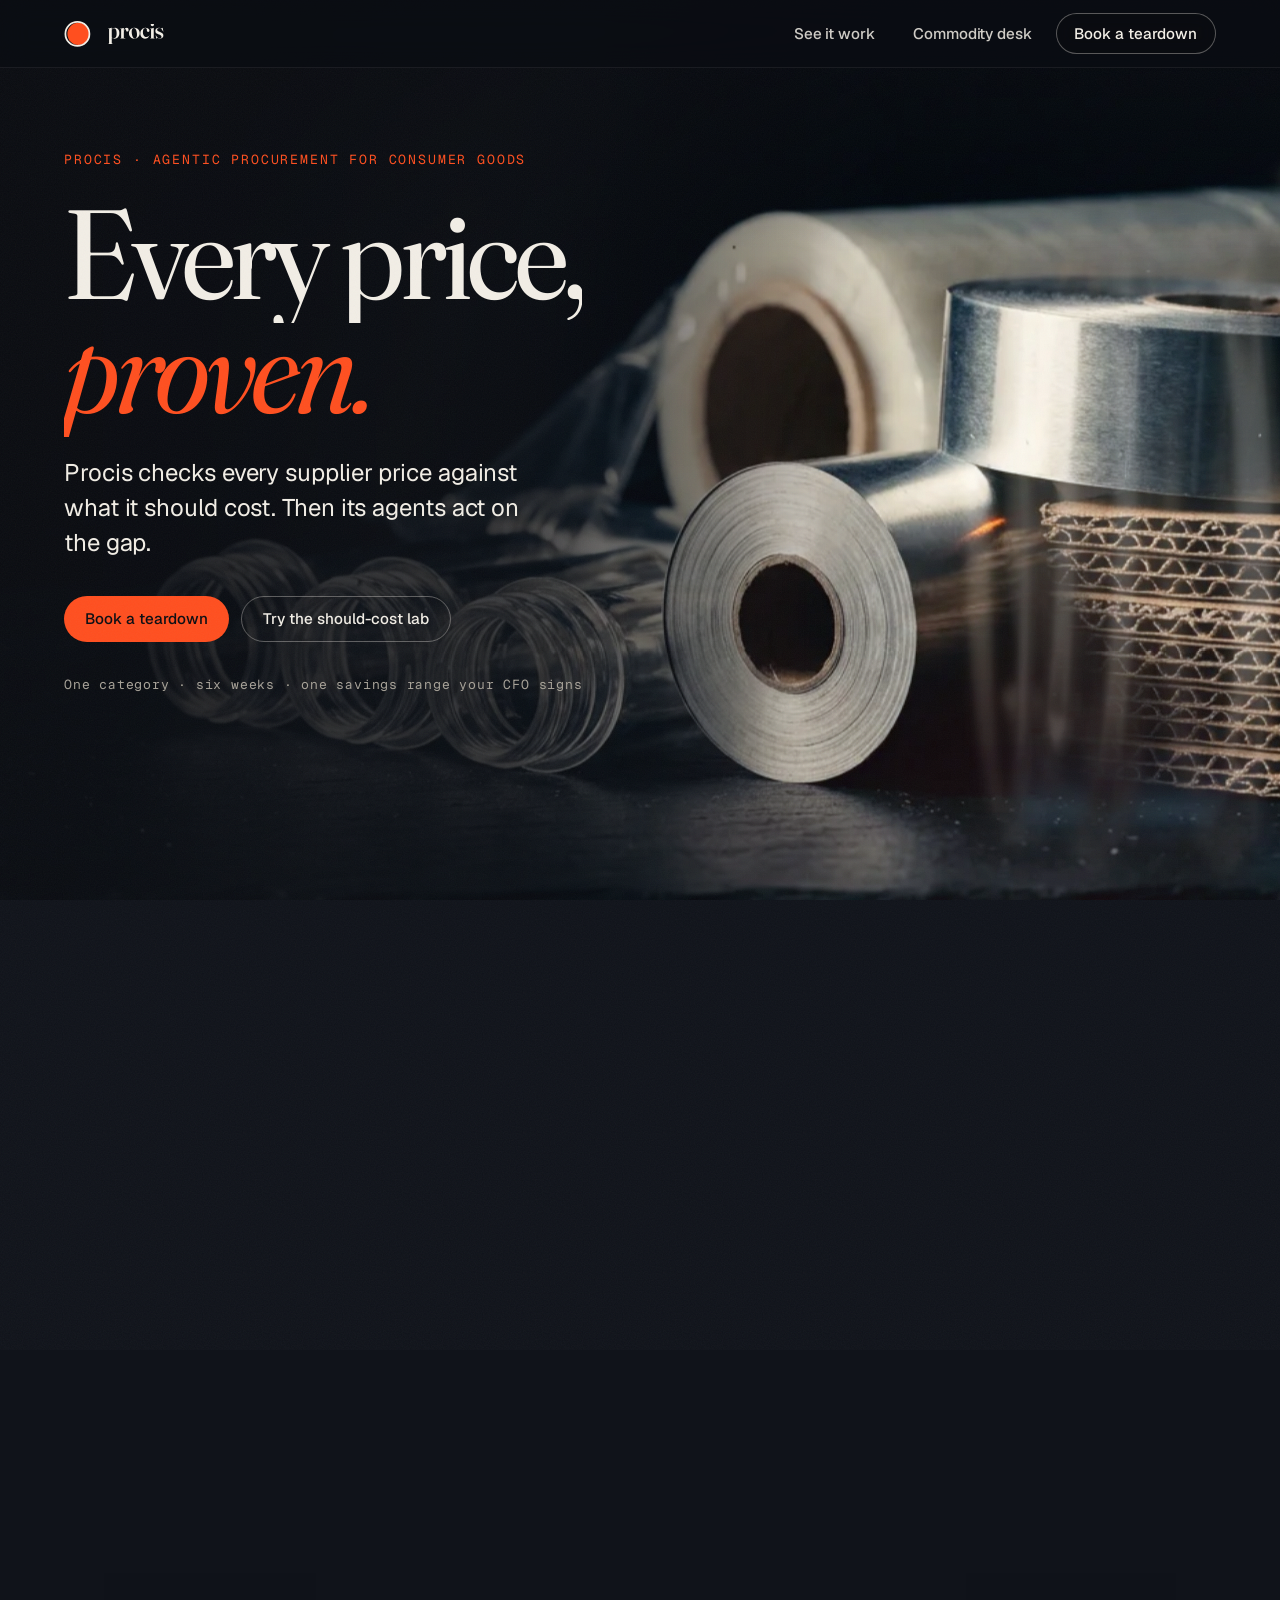
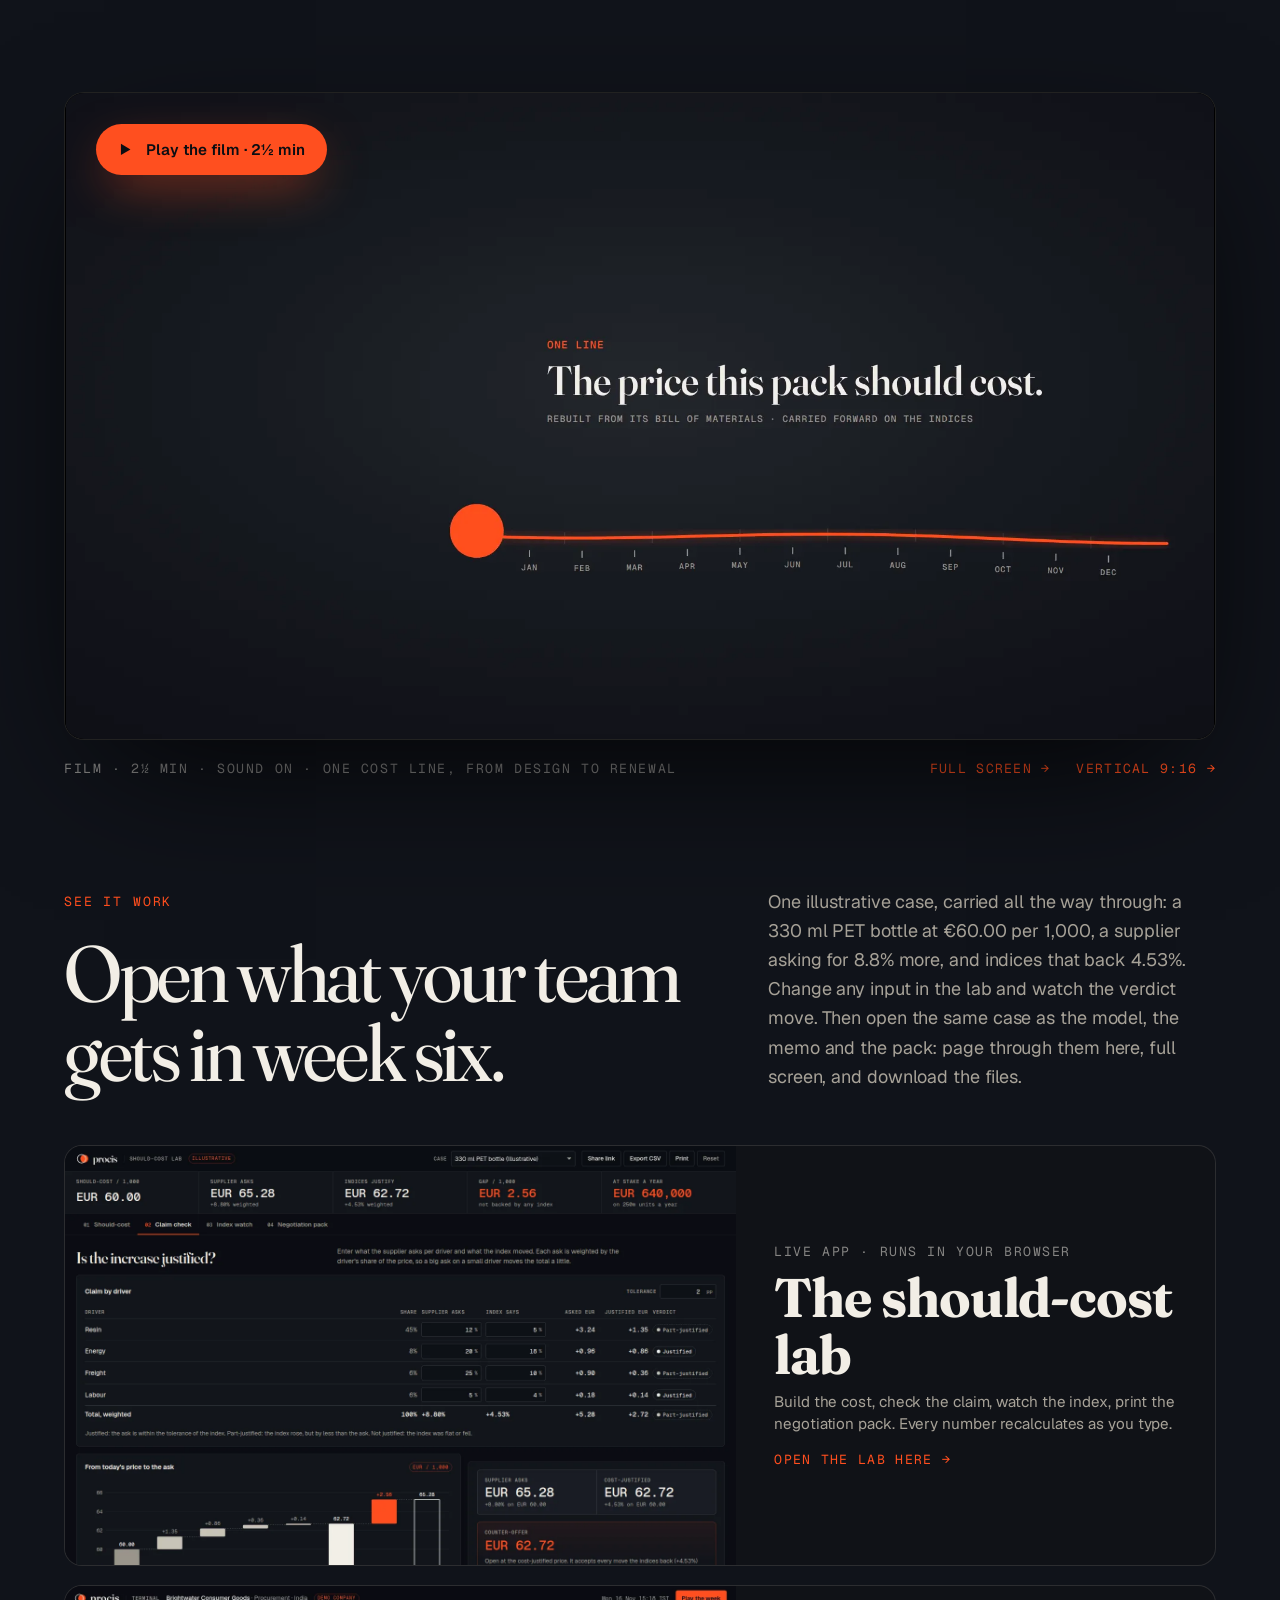
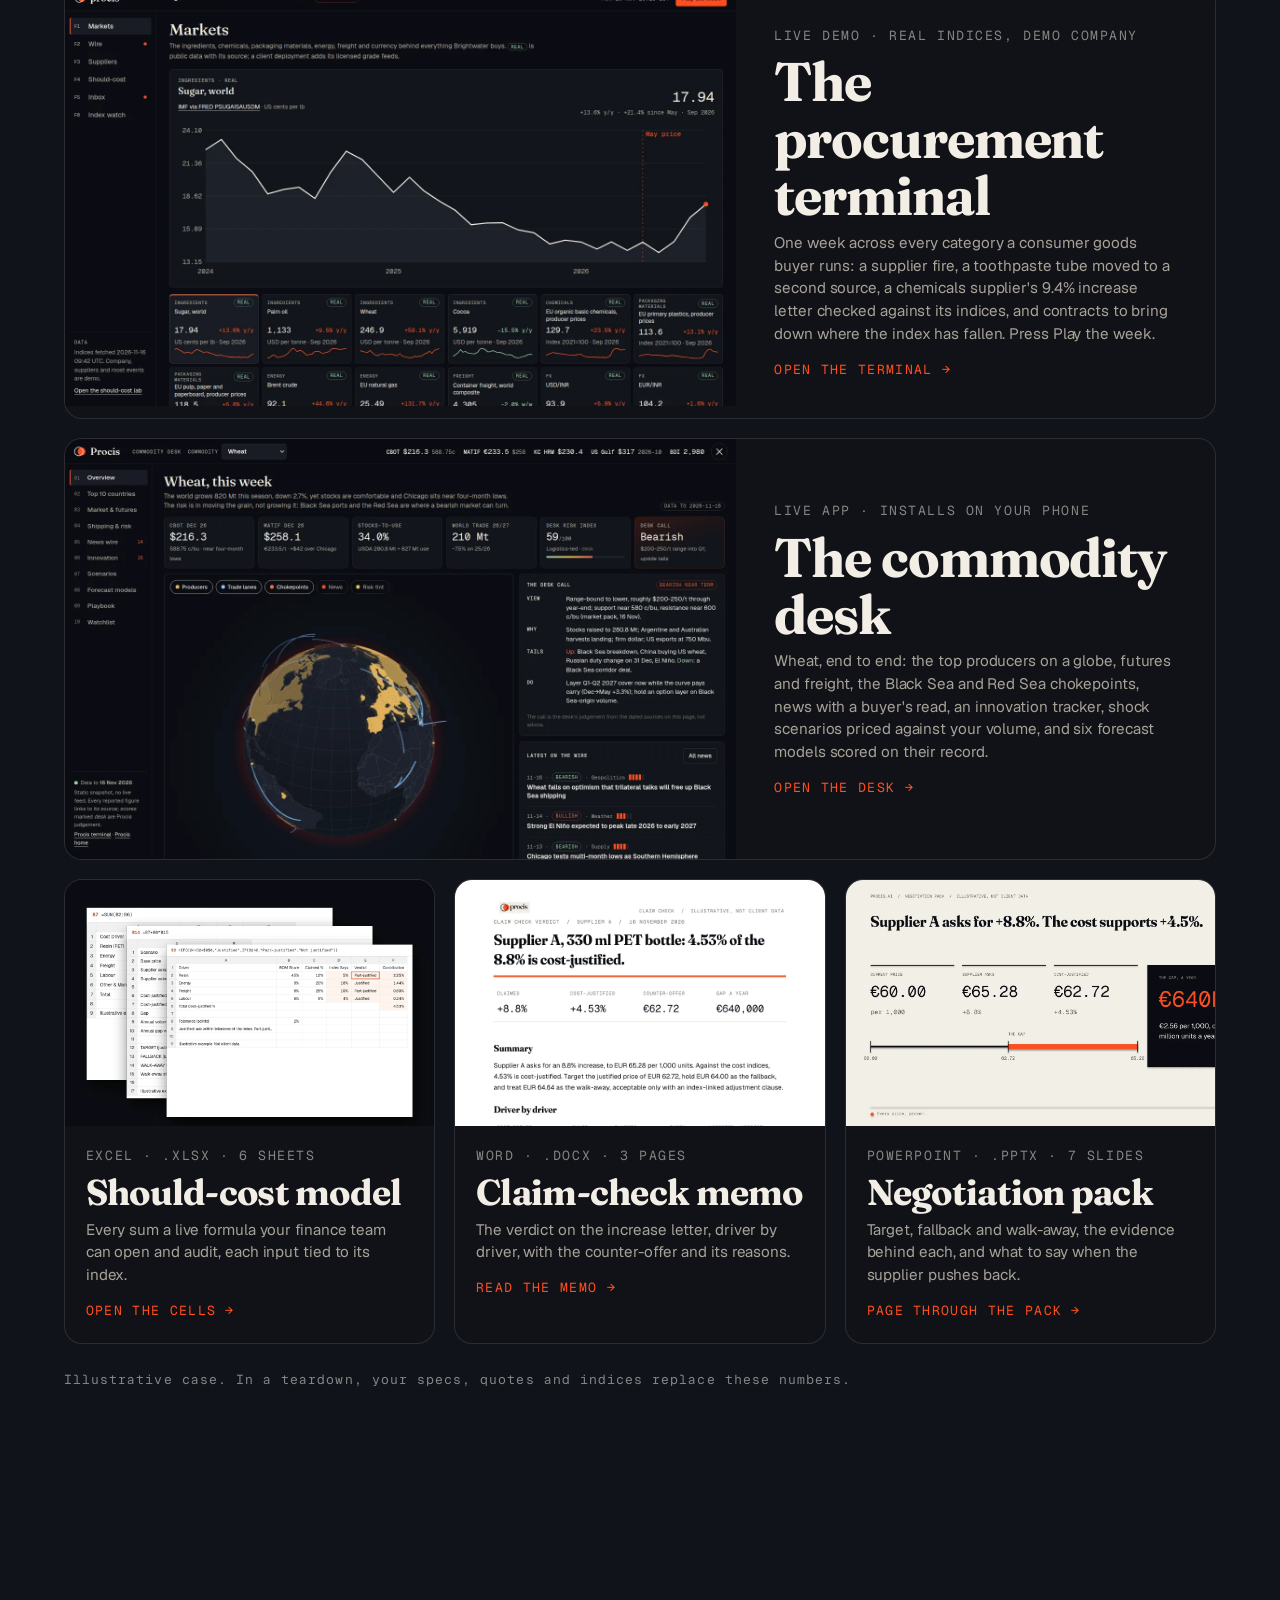
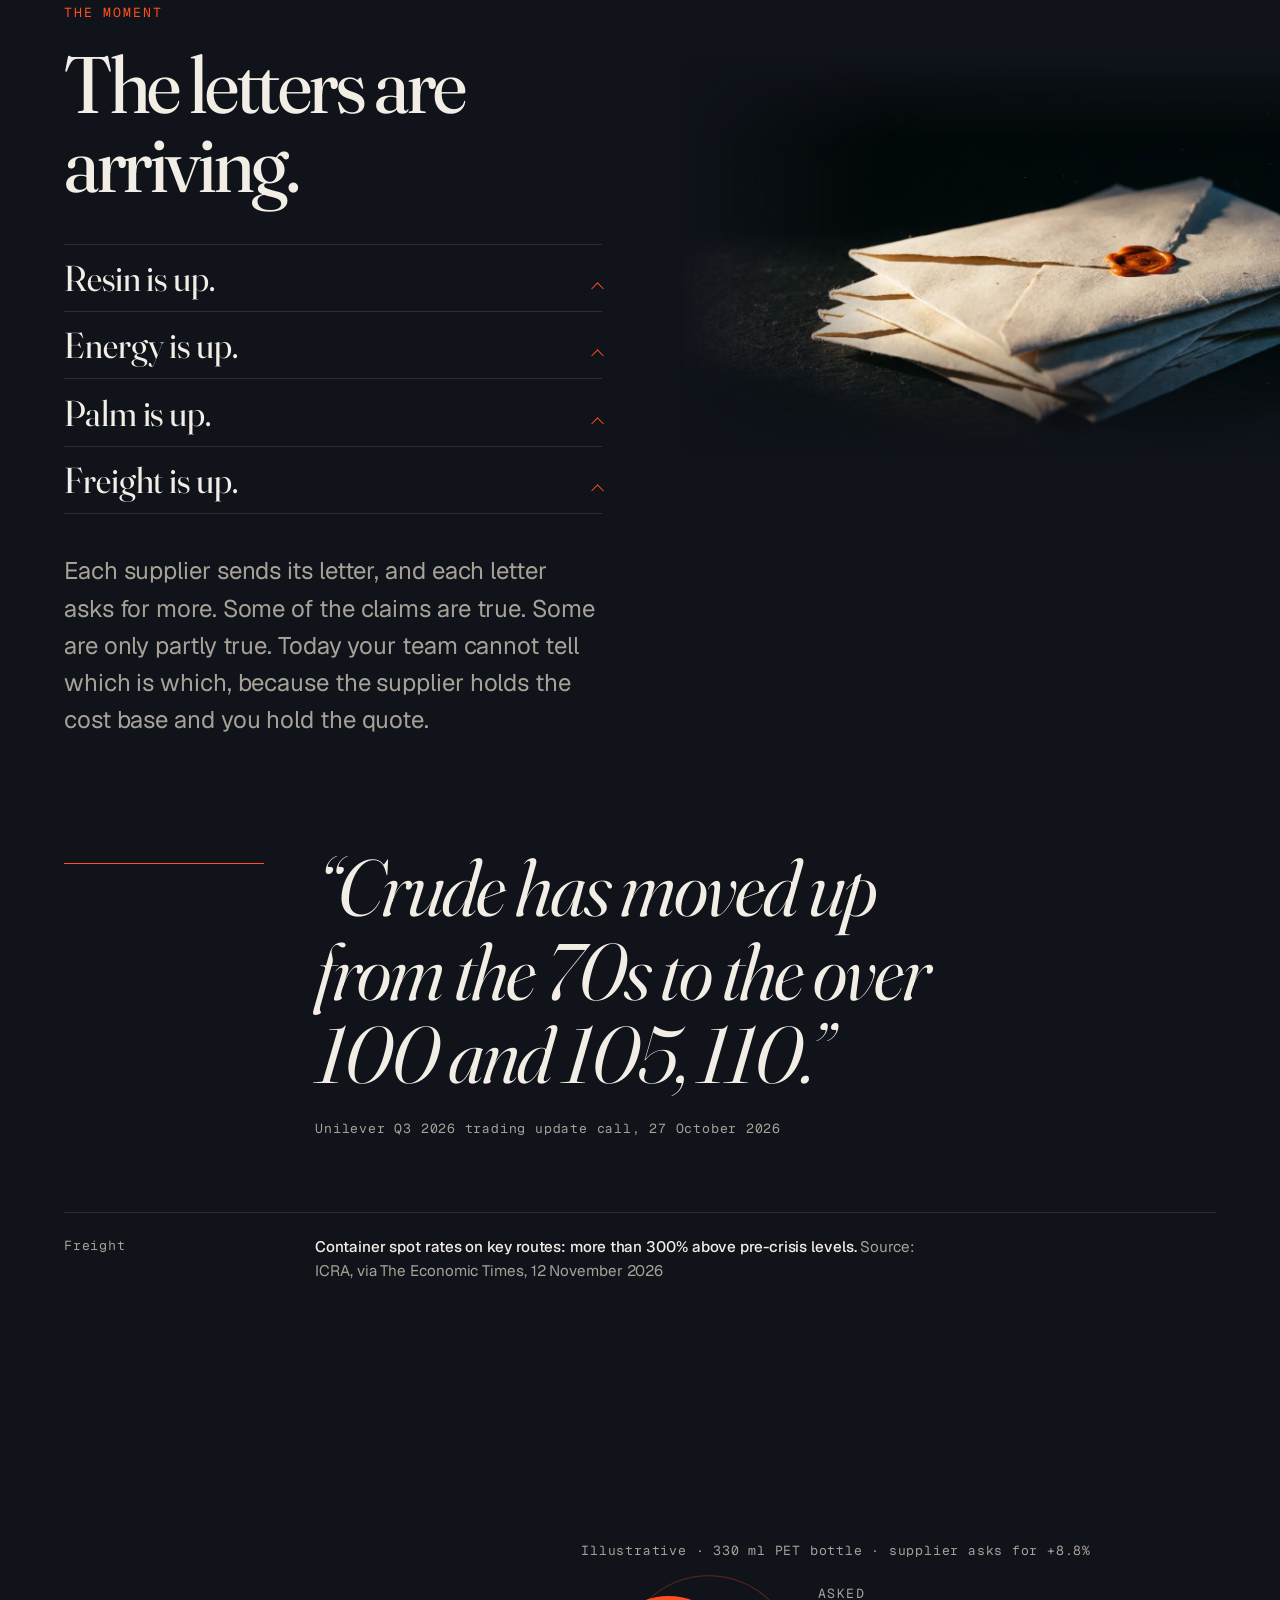
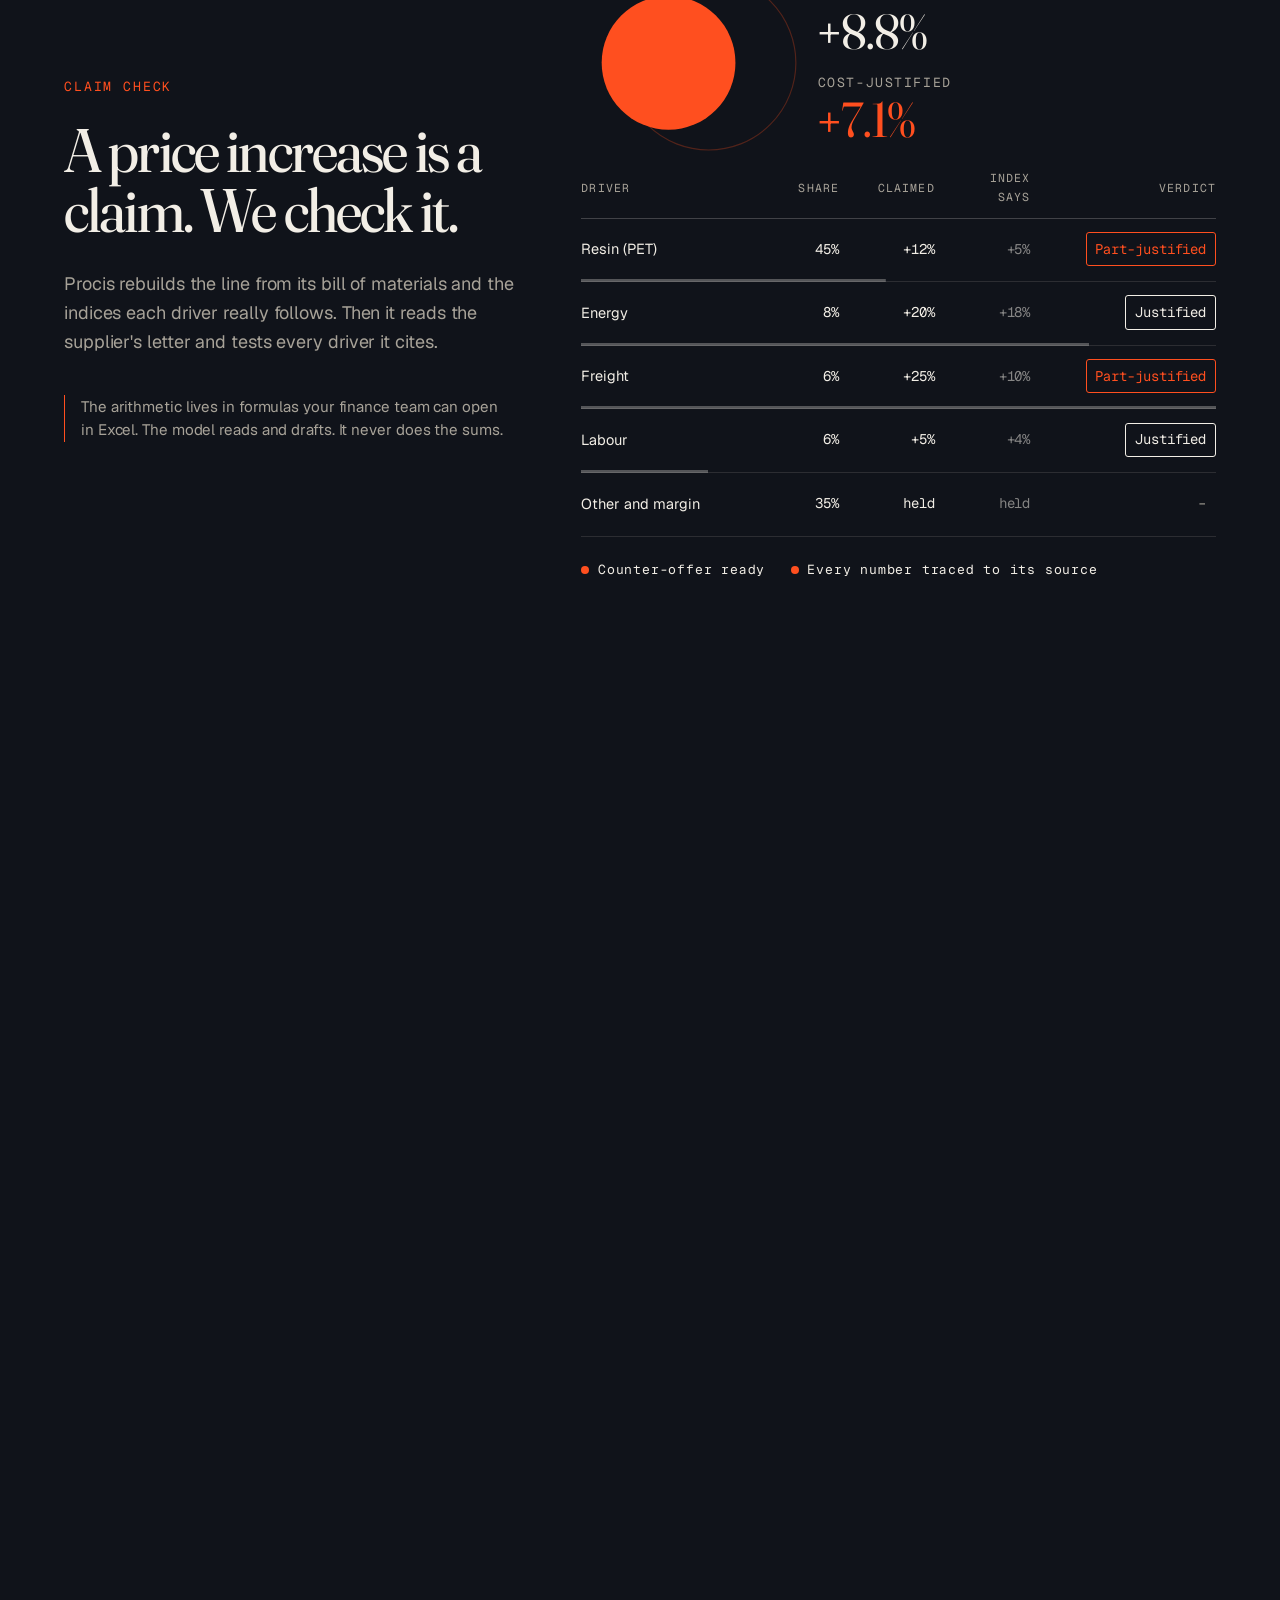
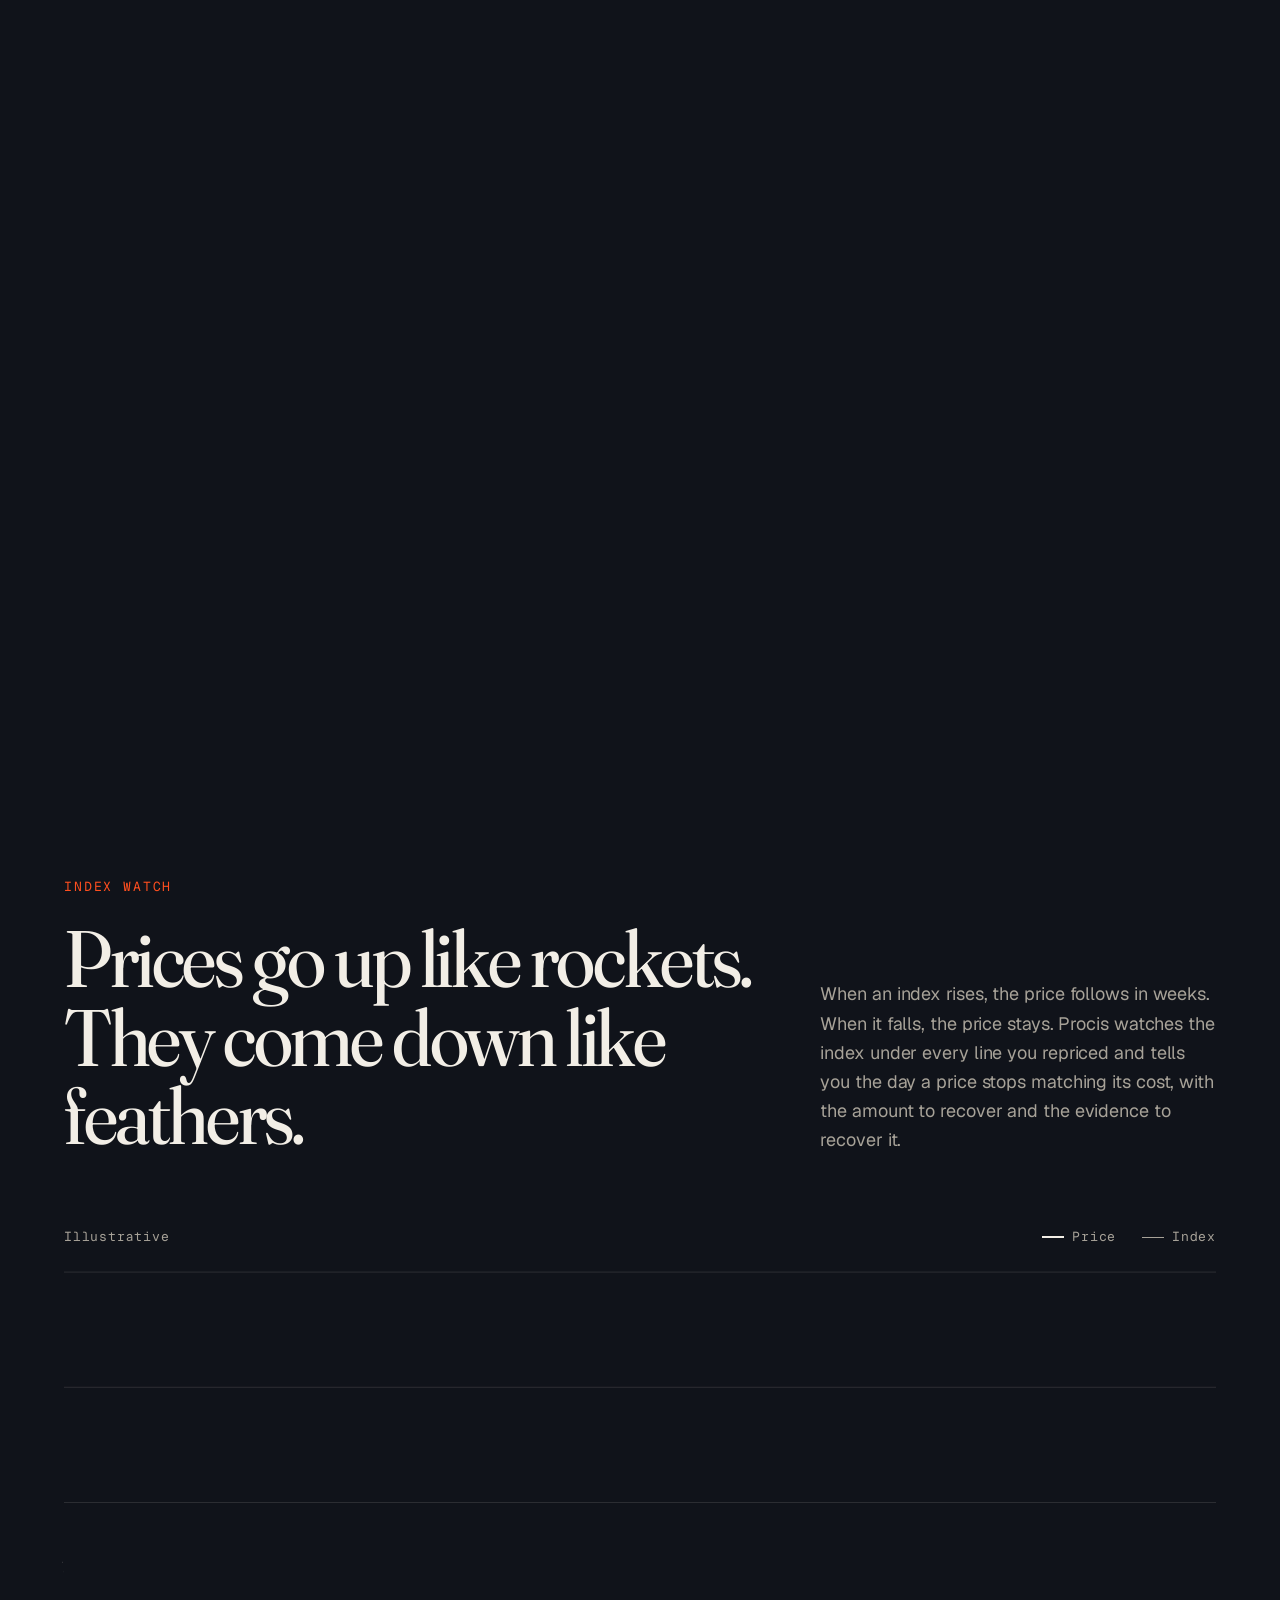
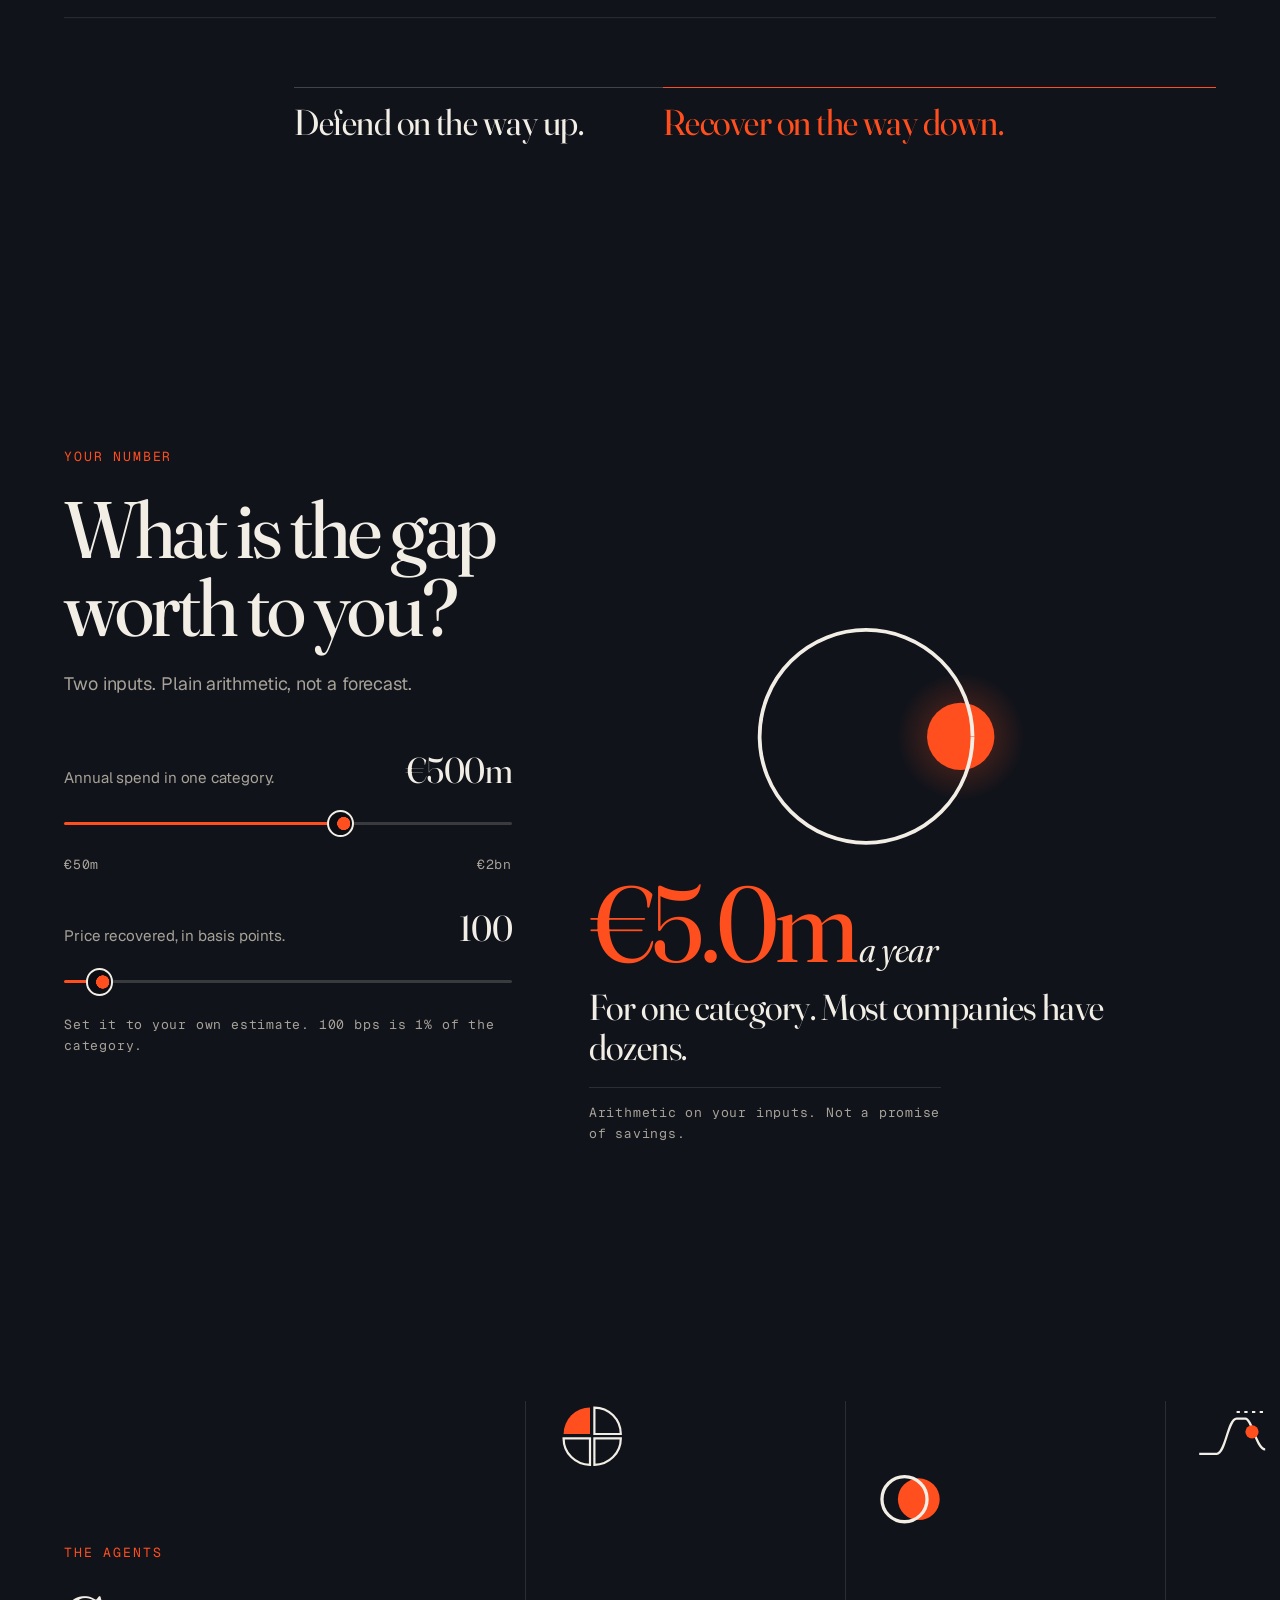
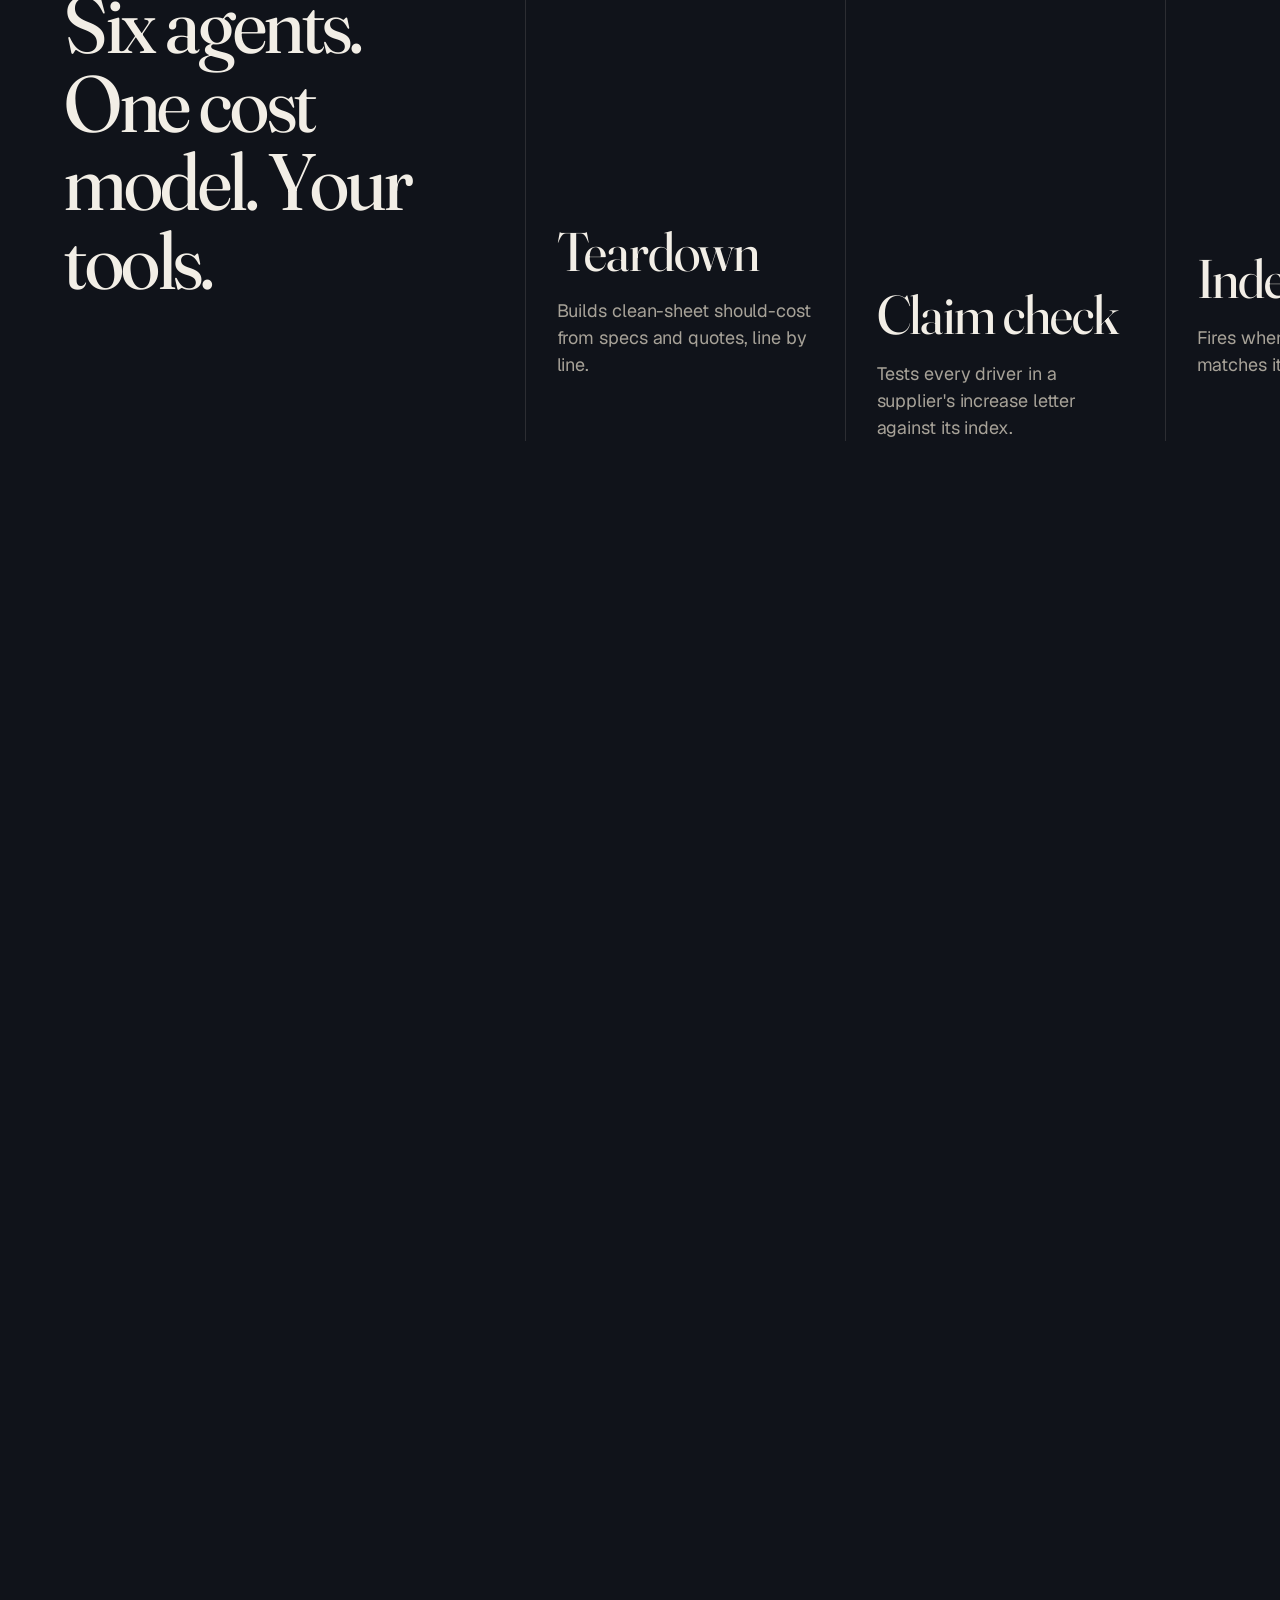
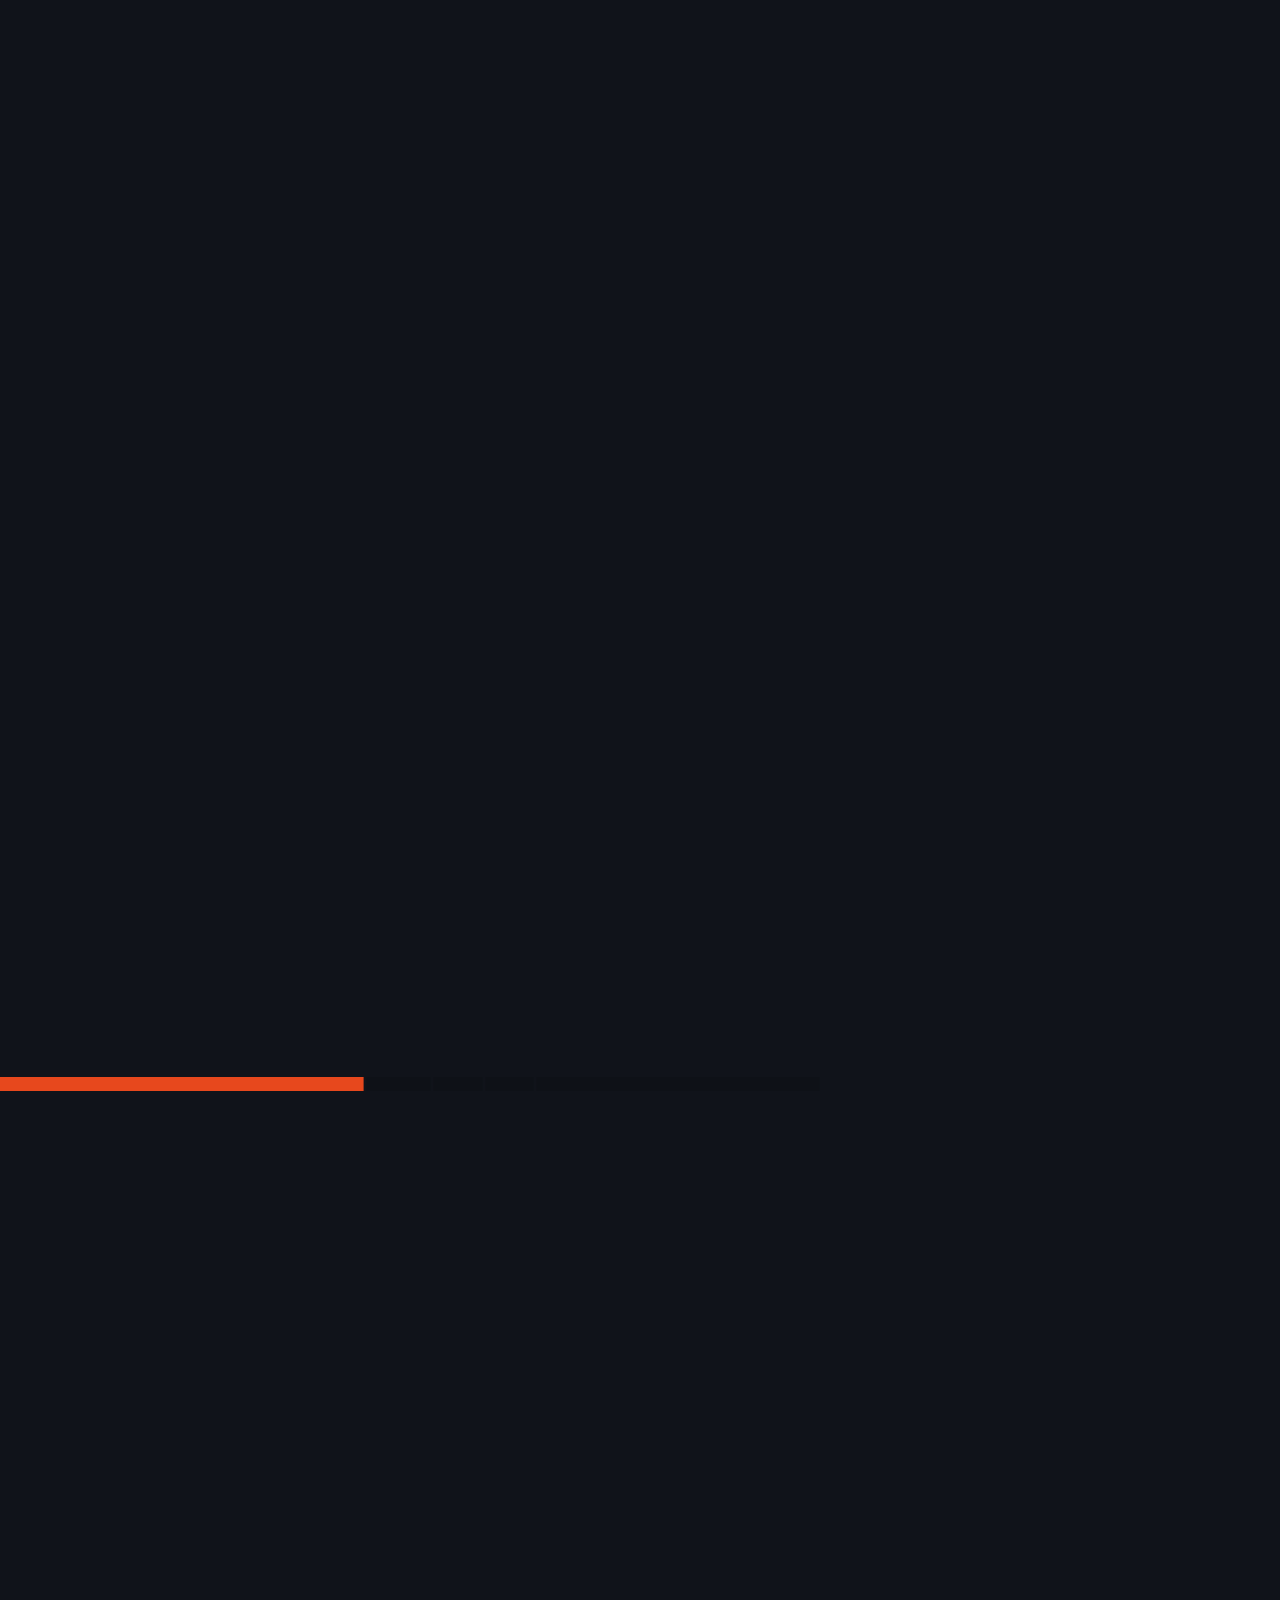
==== commit 503ae5b6: "Procis commodity desk: wheat tracker, innovation tracker, models, scenarios (PWA) Co-Authored-By: Cl" ====
--- a/index.html
+++ b/index.html
@@ -404,6 +404,7 @@
   .show__top, .show__lead, .show__grid, .show__lead .tile--lab { grid-template-columns: minmax(0, 1fr); }
   .bar__link { padding: 0 0.5rem; font-size: 0.82rem; min-height: 44px; display: inline-flex; align-items: center; }
 }
+@media (max-width: 480px) { .bar__link--see { display: none; } }
 
 @media (max-width: 860px) {
   :root { --nav-h: 3.6rem; }
@@ -567,7 +568,8 @@
     <img class="wm" src="brand/procis-wordmark-bone.svg" alt="Procis" width="372" height="122">
   </a>
   <nav class="bar__nav" aria-label="Site">
-    <a class="bar__link" href="#showcase">See it work</a>
+    <a class="bar__link bar__link--see" href="#showcase">See it work</a>
+    <a class="bar__link" href="desk/">Commodity desk</a>
     <a class="btn btn--line" href="mailto:hello@procis.ai?subject=Book%20a%20teardown">Book a teardown</a>
   </nav>
 </header>
@@ -645,6 +647,15 @@
             <h3 class="tile__t">The procurement terminal</h3>
             <p class="tile__d">One week across every category a consumer goods buyer runs: a supplier fire, a toothpaste tube moved to a second source, a chemicals supplier's 9.4% increase letter checked against its indices, and contracts to bring down where the index has fallen. Press Play the week.</p>
             <span class="tile__go">Open the terminal →</span>
+          </div>
+        </a>
+        <a class="tile tile--lab" href="desk/">
+          <div class="tile__pic"><img src="samples/procis-desk-preview.webp?v=20261116" width="1440" height="900" alt="The Procis Commodity Desk for wheat: a globe of the top producers, export lanes and shipping chokepoints, with futures, stocks-to-use and a desk risk index" loading="lazy"></div>
+          <div class="tile__txt">
+            <span class="tile__k">Live app · installs on your phone</span>
+            <h3 class="tile__t">The commodity desk</h3>
+            <p class="tile__d">Wheat, end to end: the top producers on a globe, futures and freight, the Black Sea and Red Sea chokepoints, news with a buyer's read, an innovation tracker, shock scenarios priced against your volume, and six forecast models scored on their record.</p>
+            <span class="tile__go">Open the desk →</span>
           </div>
         </a>
       </div>
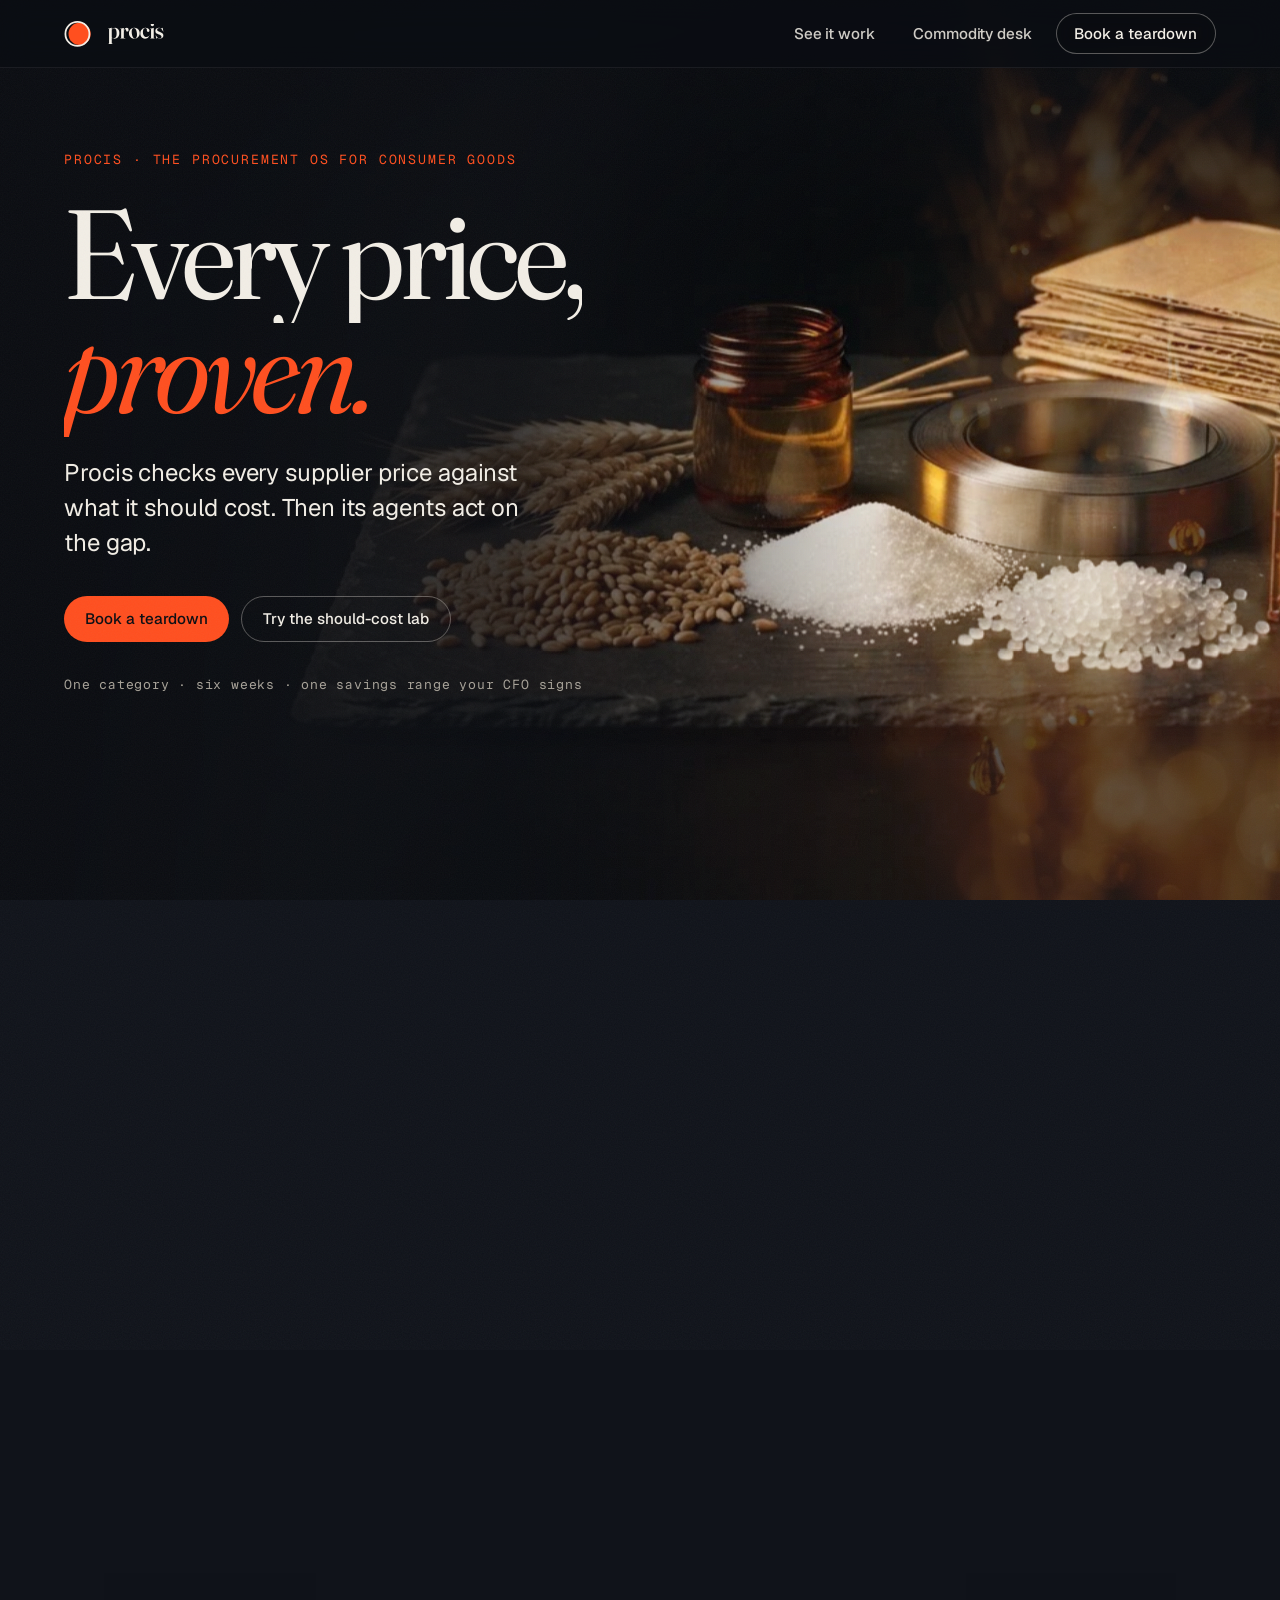
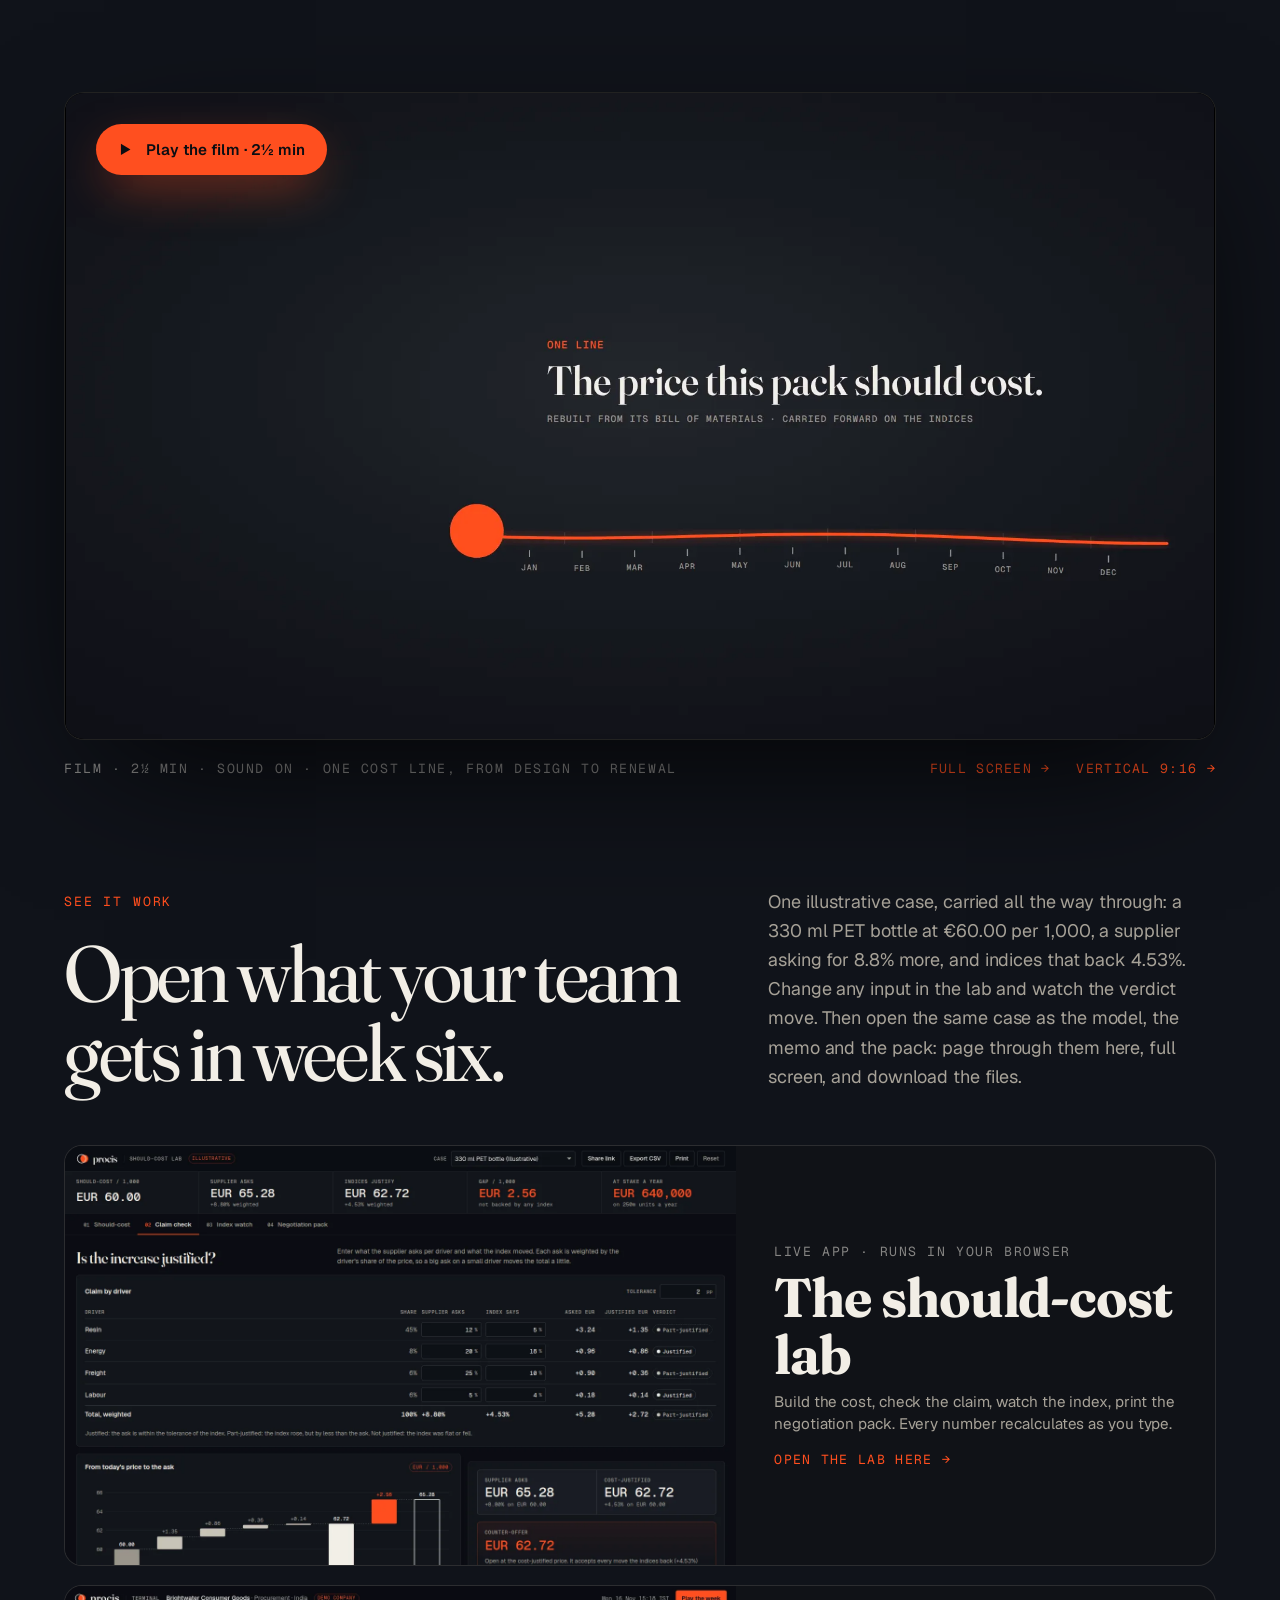
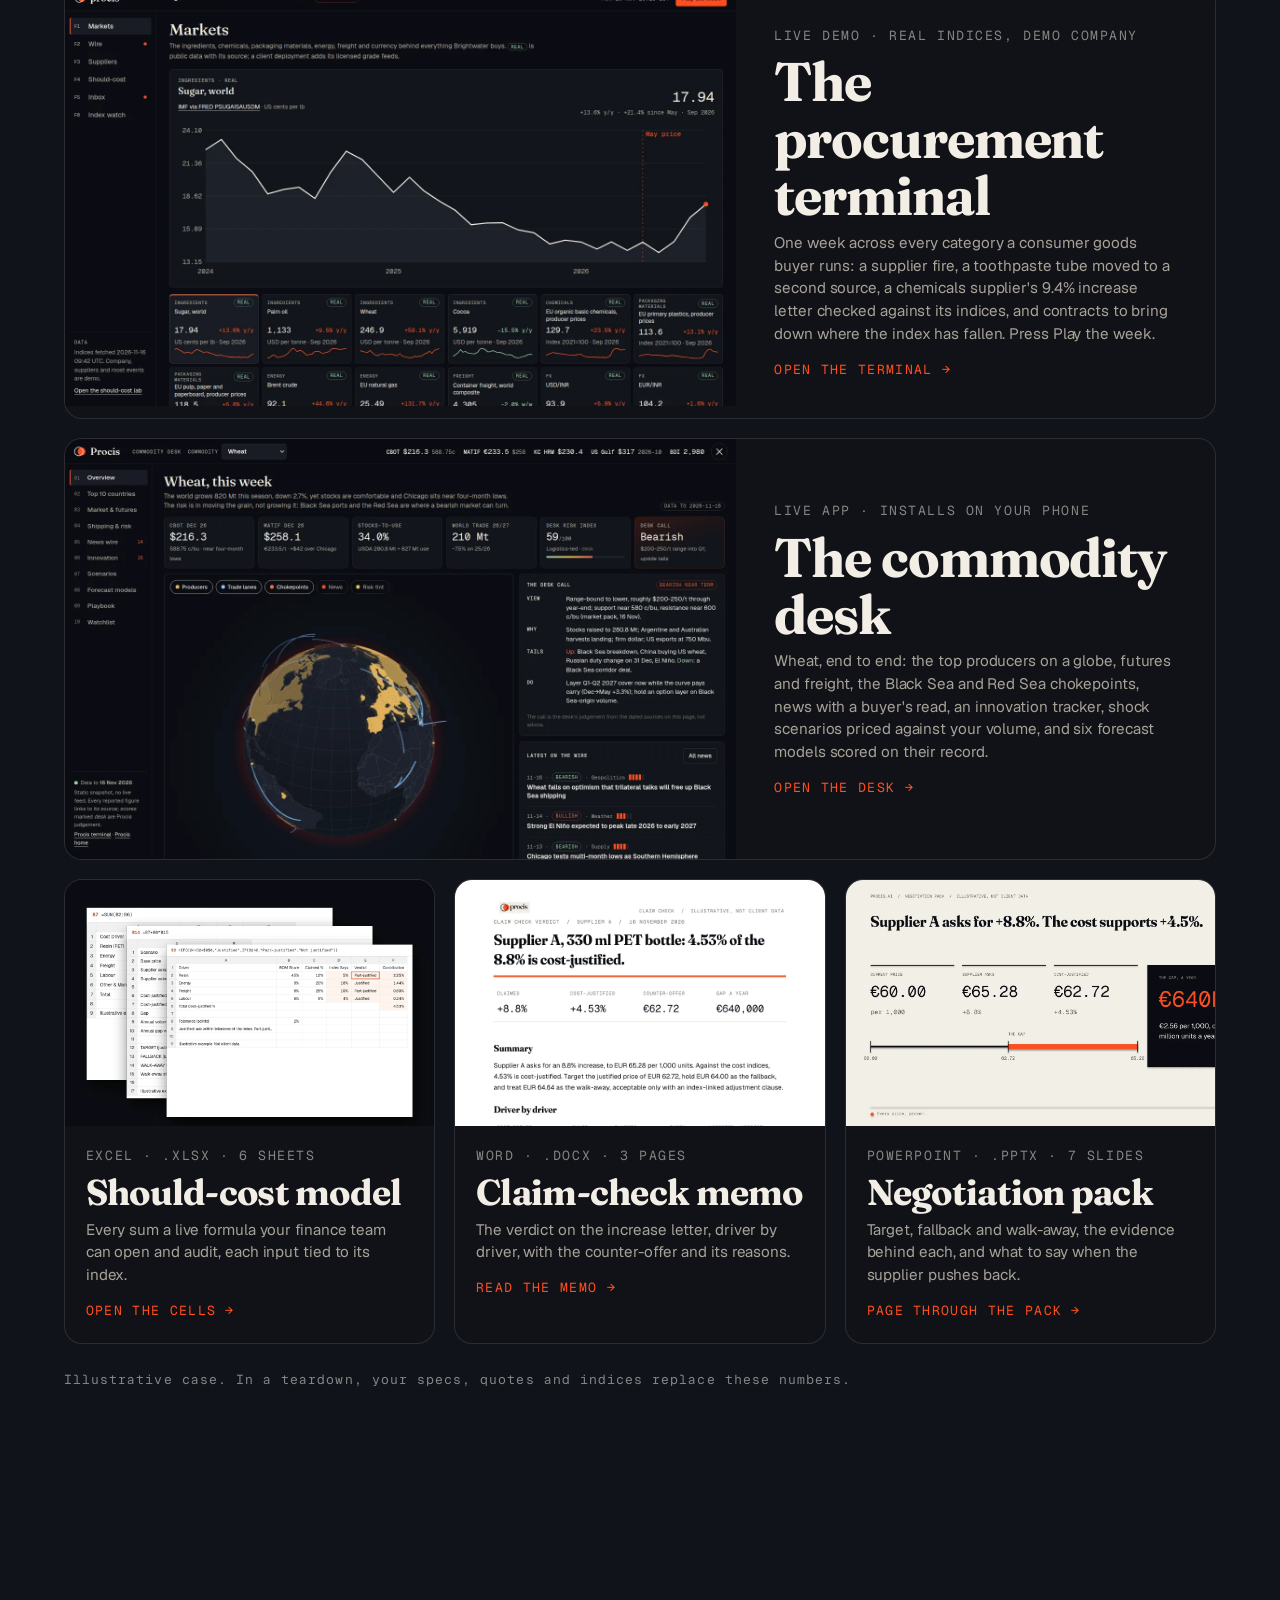
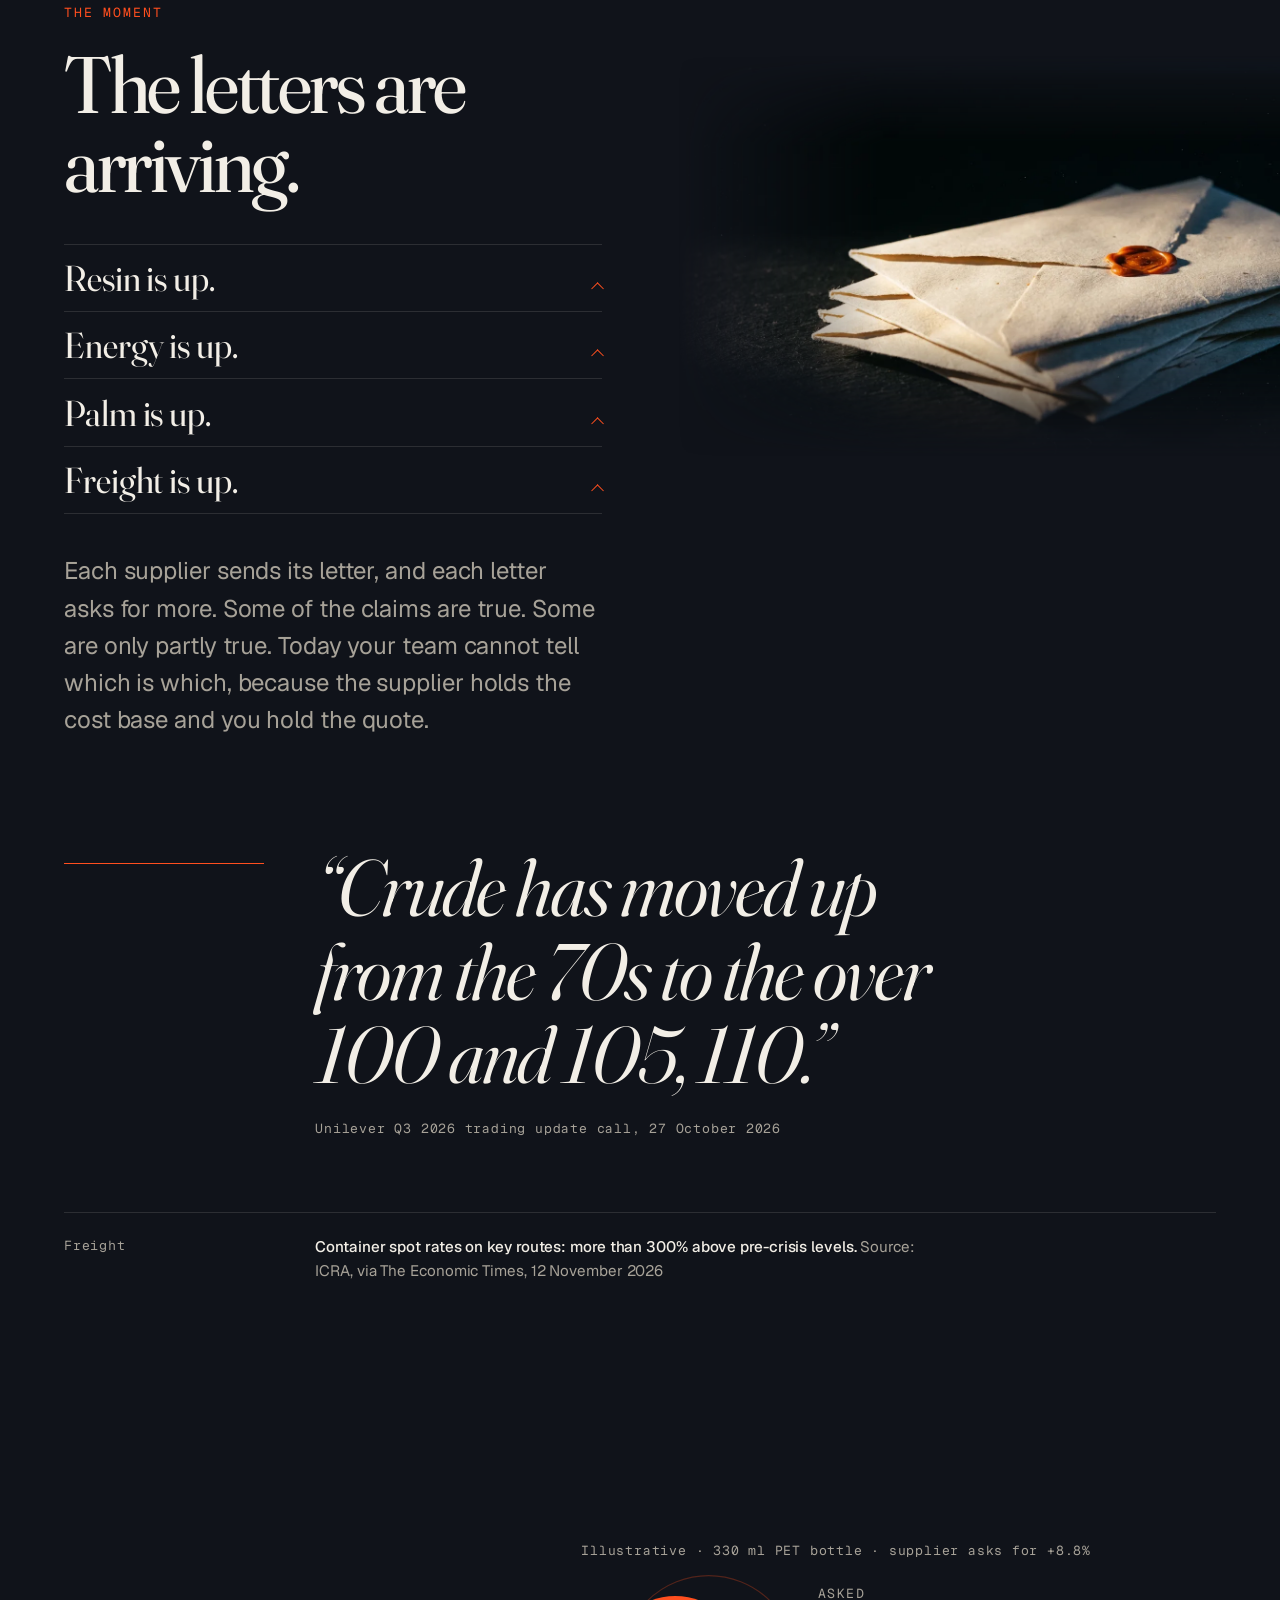
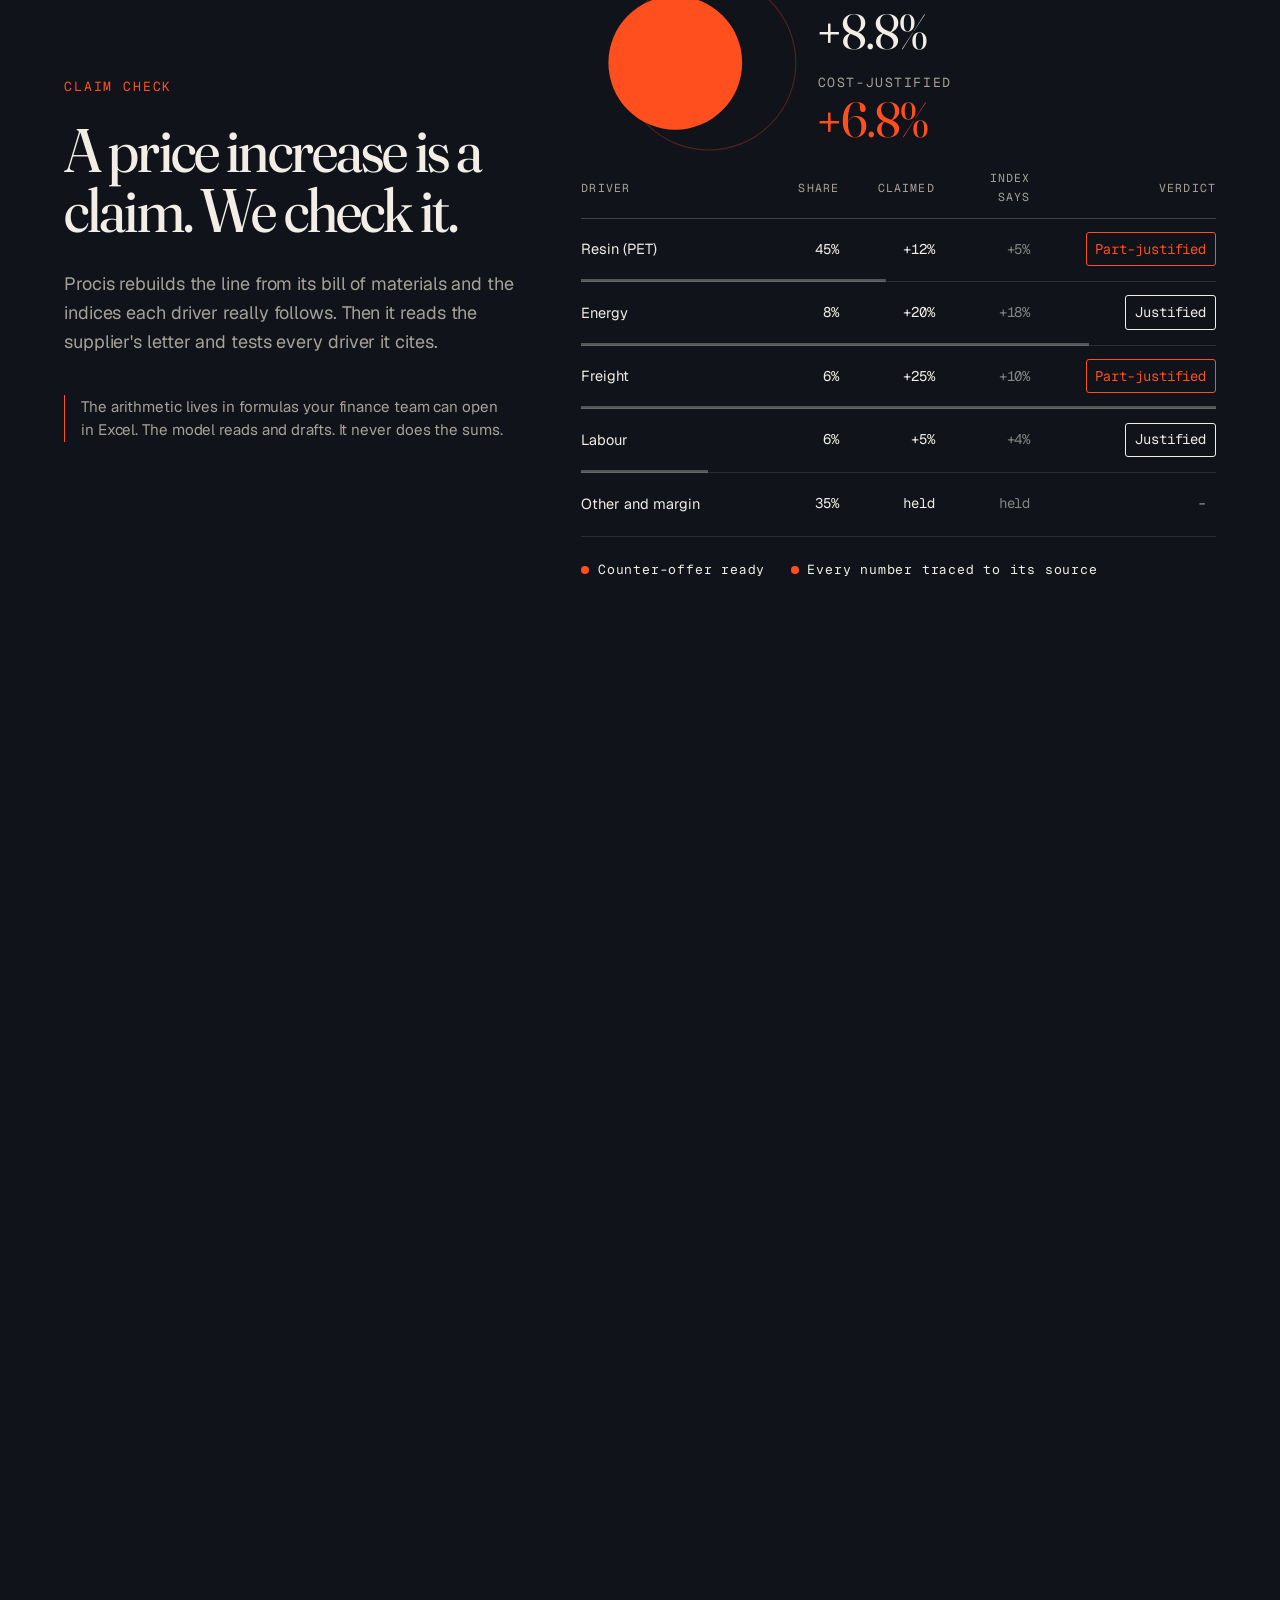
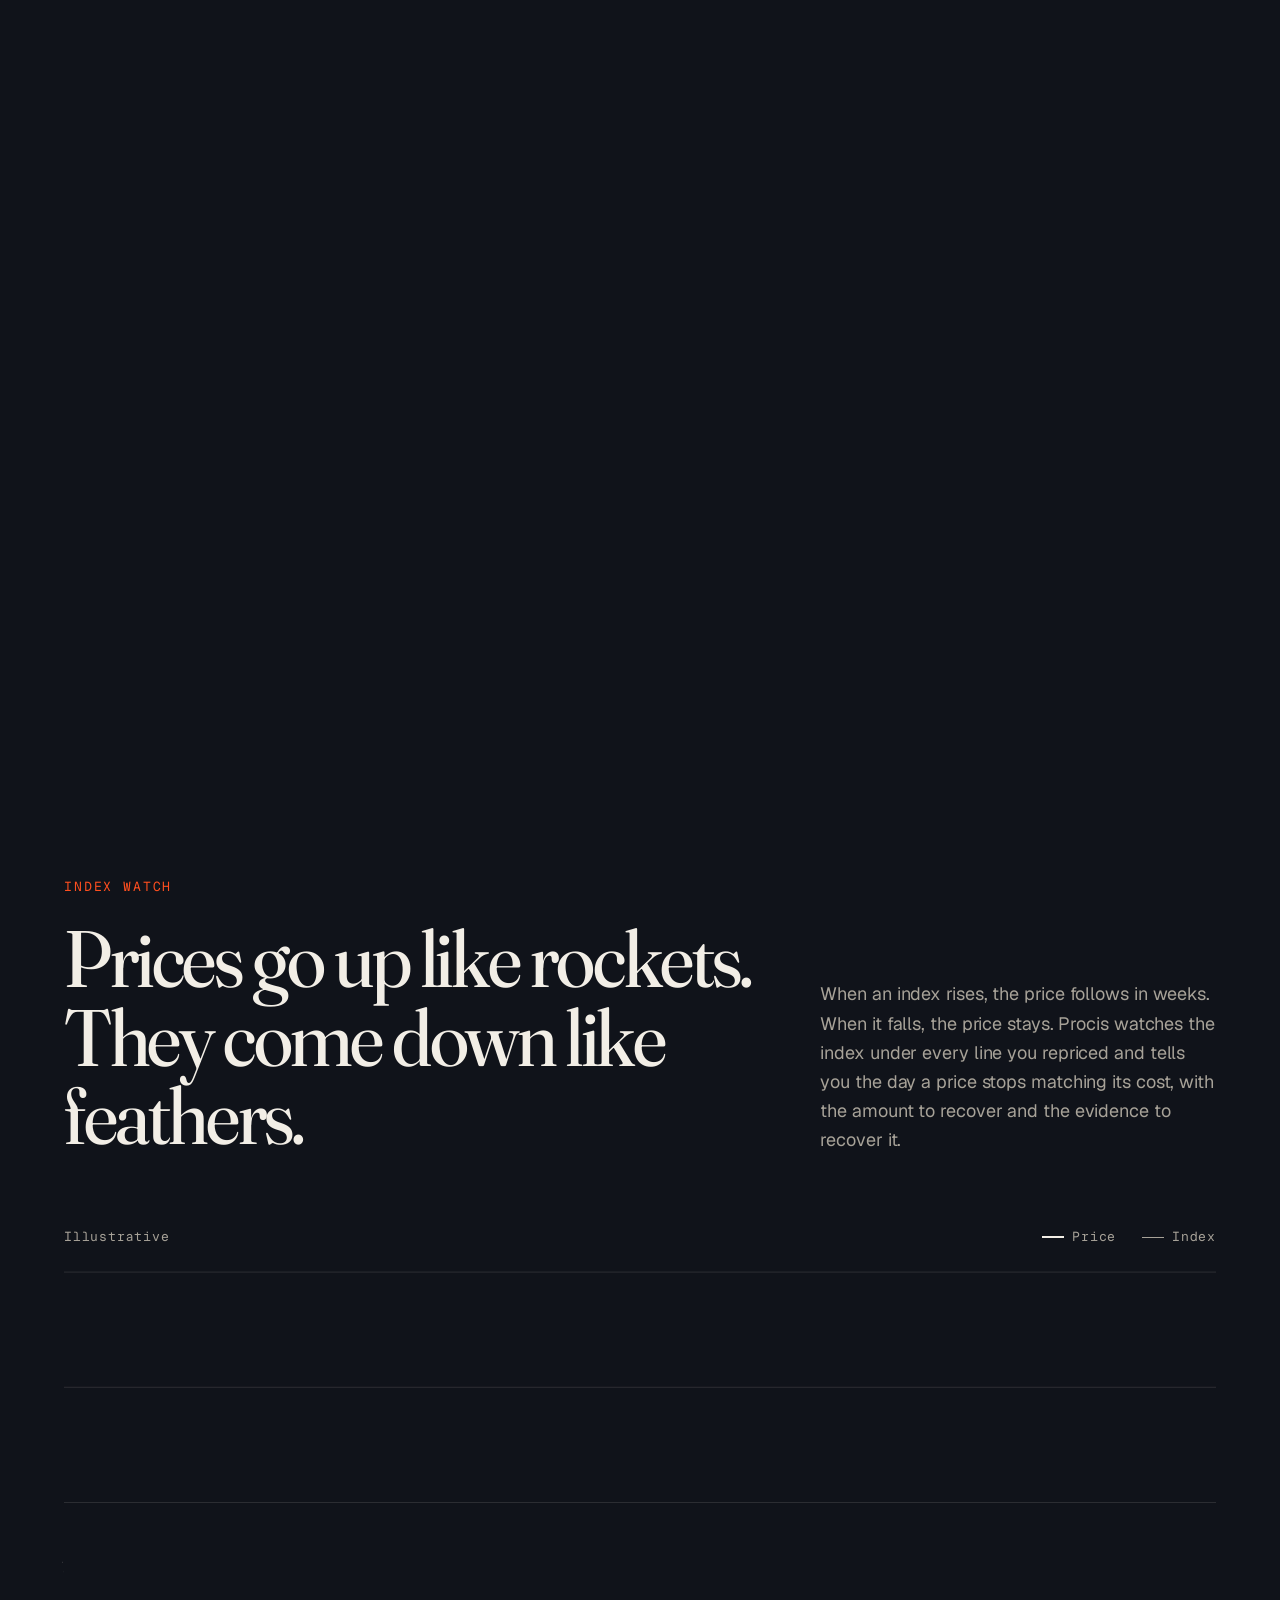
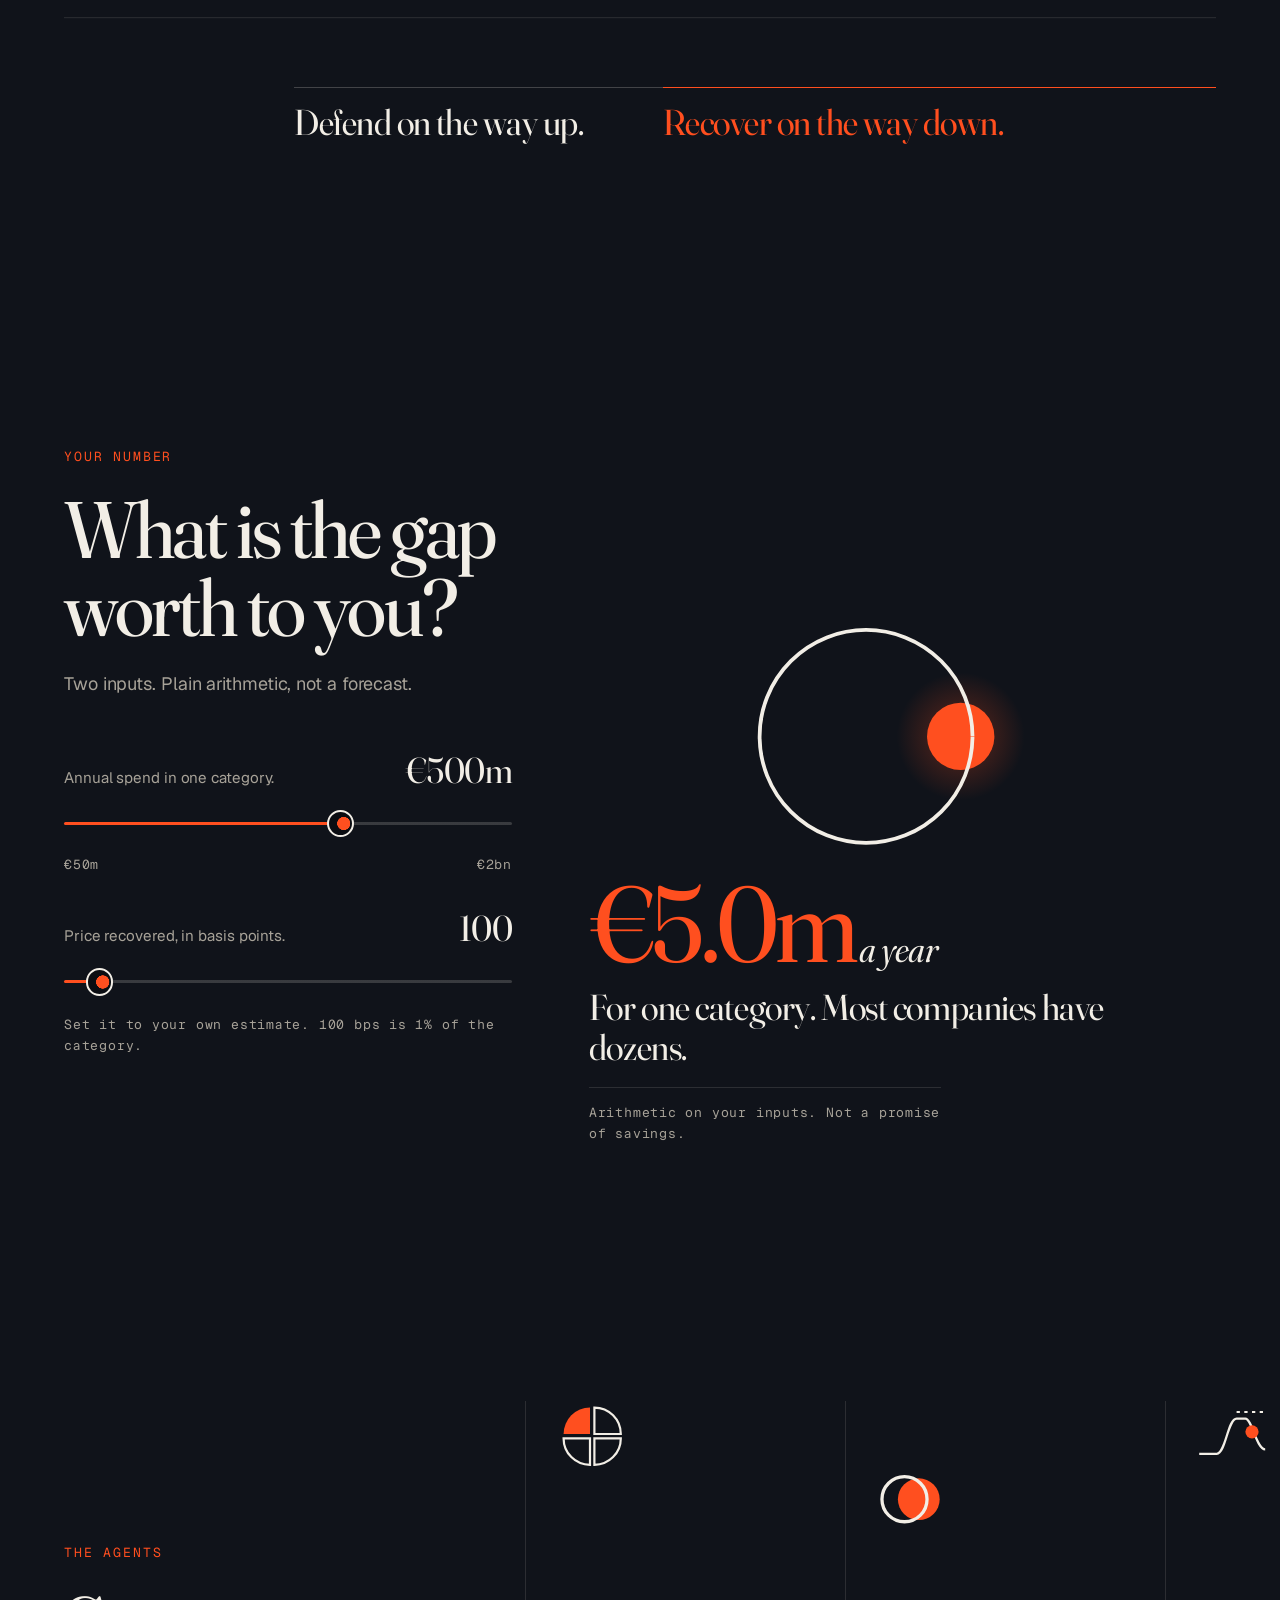
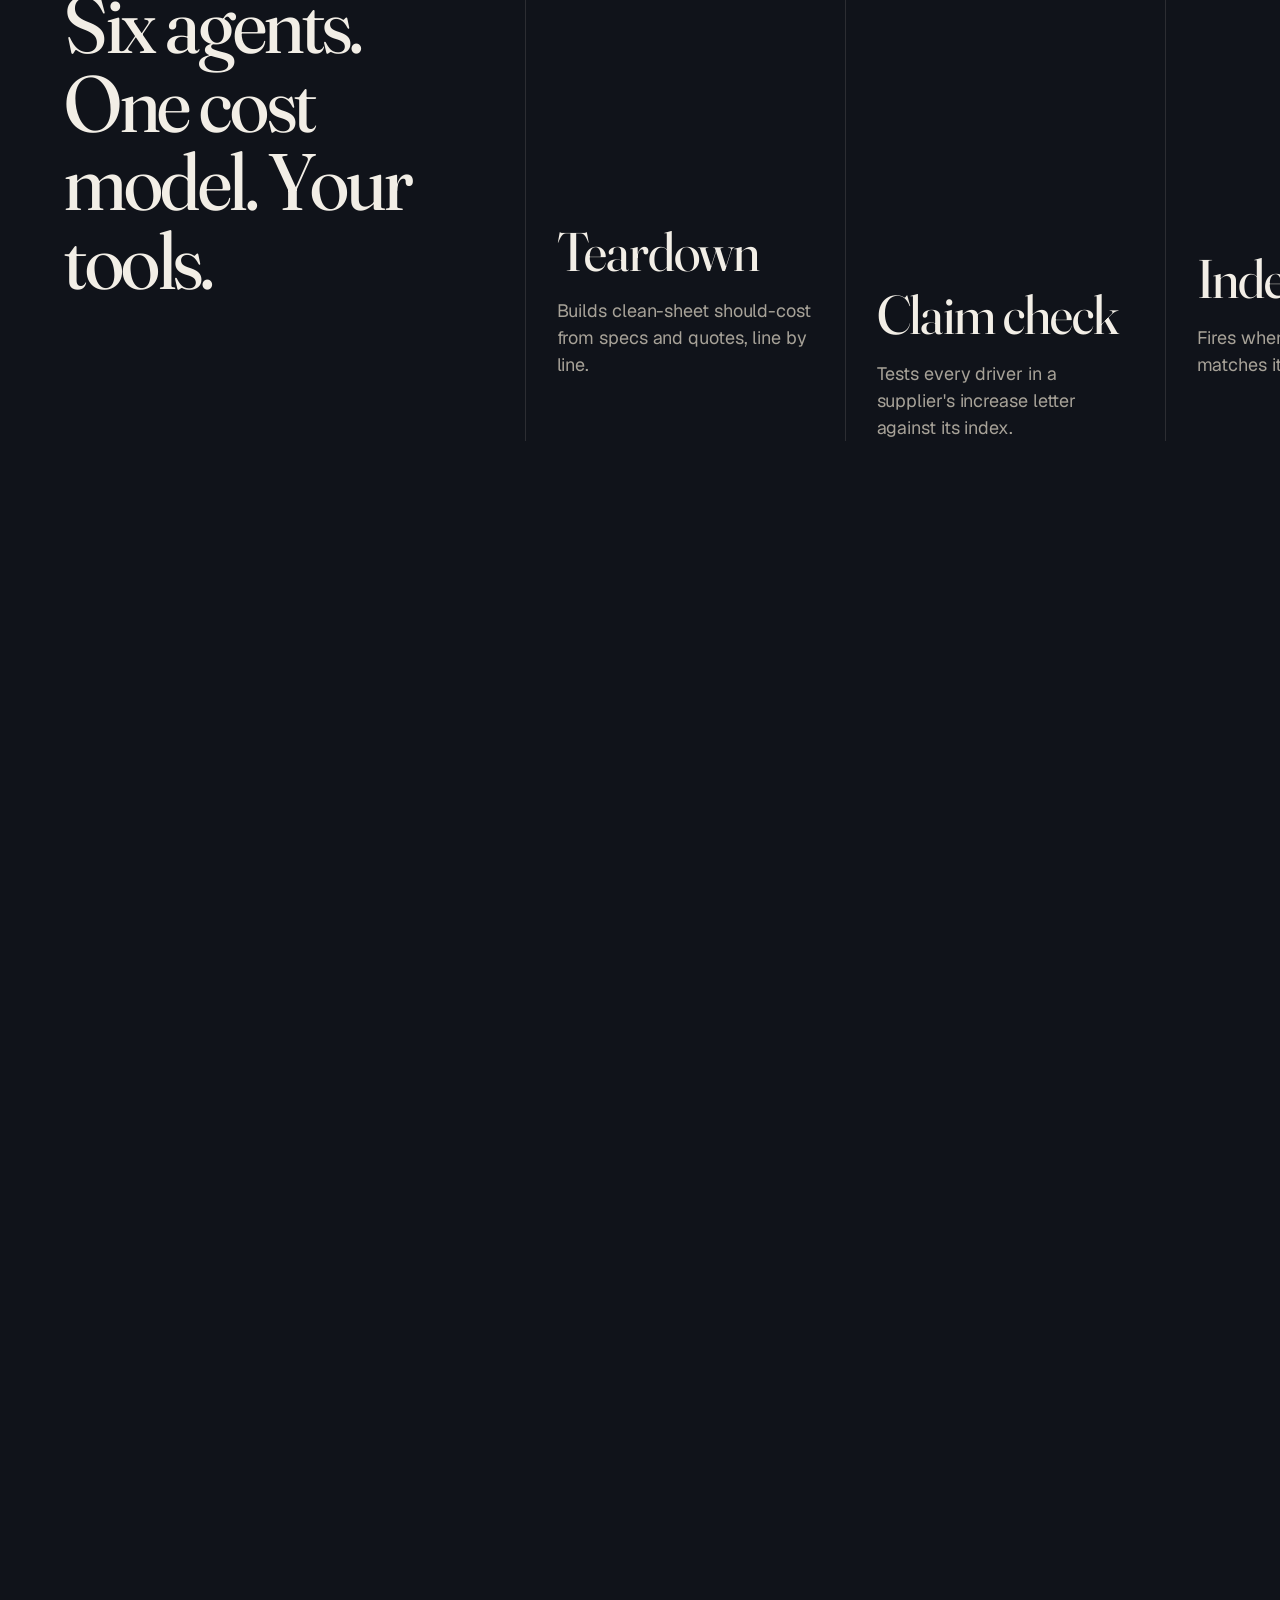
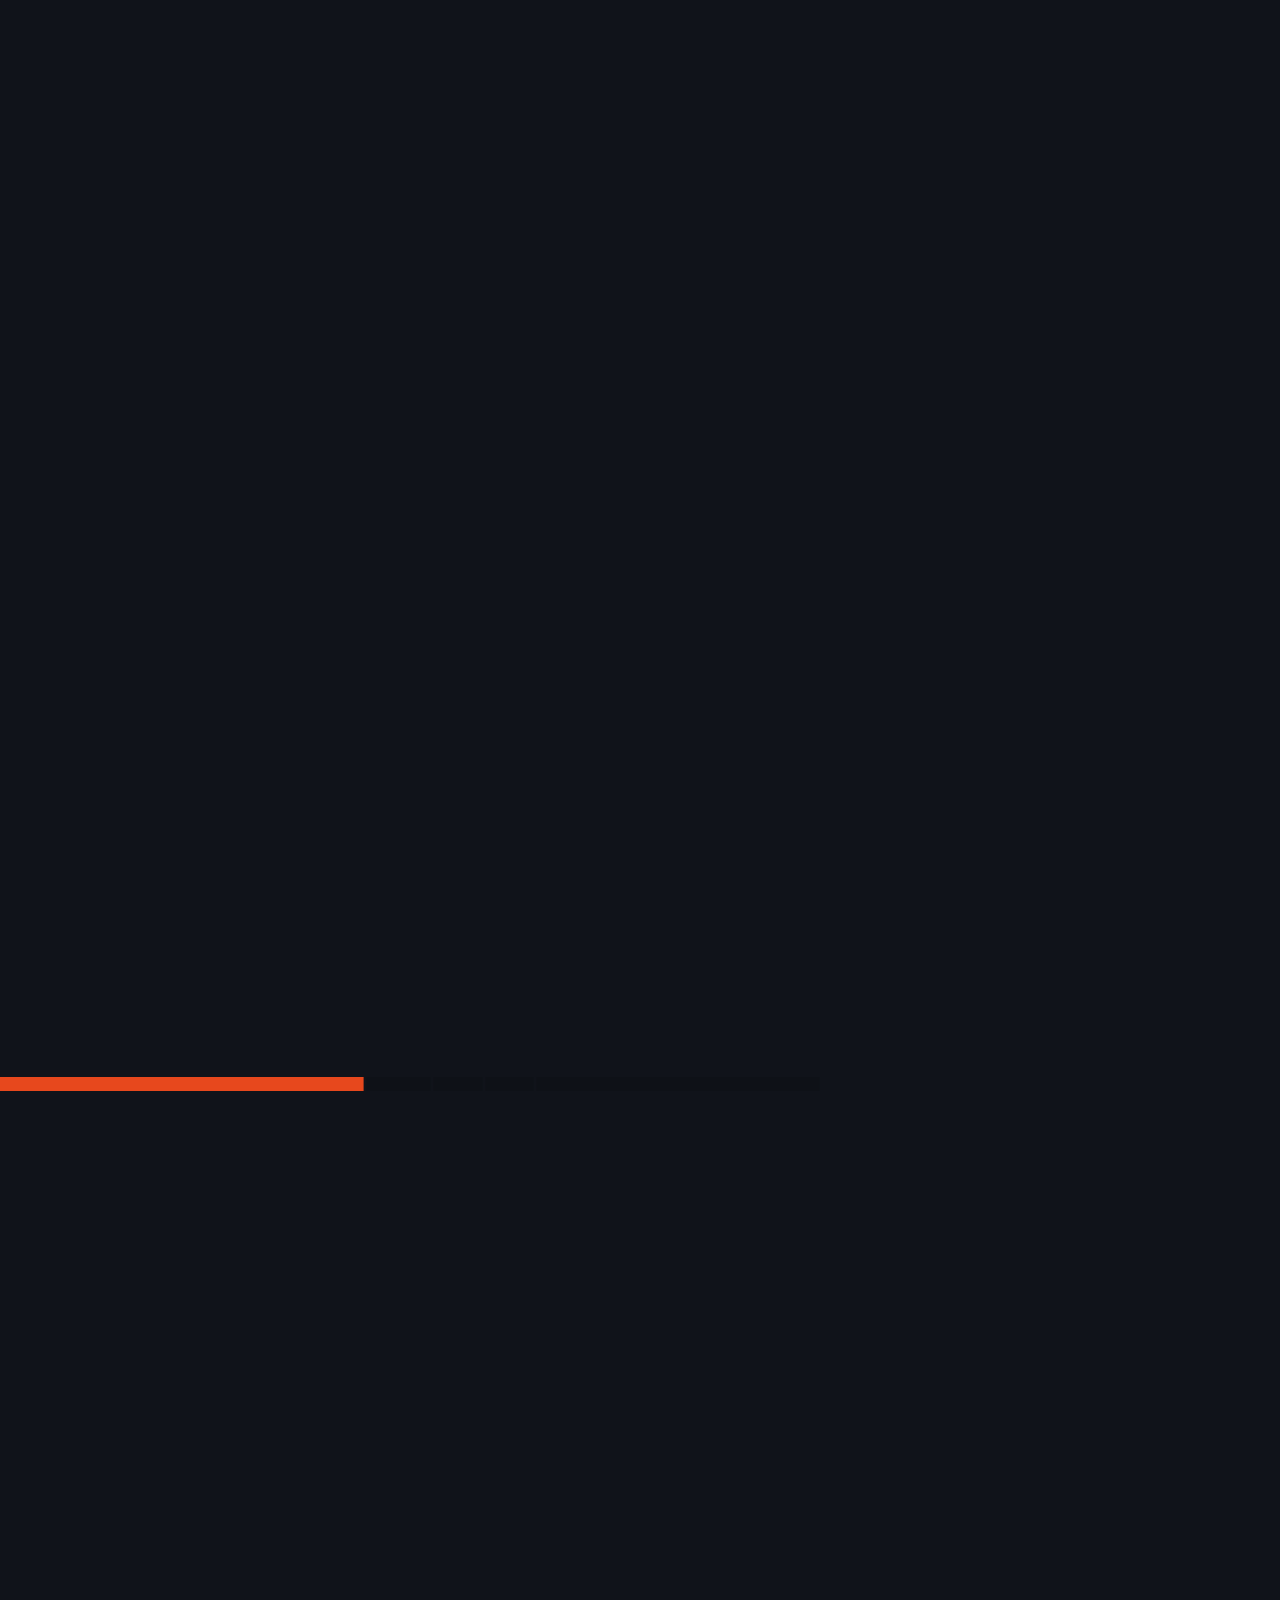
==== commit 7e0914c6: "Hero: cross-category still life and 'procurement OS' eyebrow, not packaging-only Co-Authored-By: Cla" ====
--- a/index.html
+++ b/index.html
@@ -22,8 +22,8 @@
 <link rel="apple-touch-icon" href="brand/apple-touch-icon.png">
 <link rel="preload" href="fonts/Fraunces-VF.woff2" as="font" type="font/woff2" crossorigin>
 <link rel="preload" href="fonts/Geist-VF.woff2" as="font" type="font/woff2" crossorigin>
-<link rel="preload" href="img/hero-world.webp" as="image" media="(min-width: 861px)">
-<link rel="preload" href="img/hero-world-m.webp" as="image" media="(max-width: 860px)">
+<link rel="preload" href="img/hero-world-v2.webp" as="image" media="(min-width: 861px)">
+<link rel="preload" href="img/hero-world-m-v2.webp" as="image" media="(max-width: 860px)">
 <link rel="stylesheet" href="scrollcraft.css">
 <link rel="stylesheet" href="css/viewer.css?v=20261116e">
 <style>
@@ -100,7 +100,7 @@
 .hero__far { inset: -7% -3%; }
 .hero__lean { position: absolute; inset: 0; translate: calc(var(--hx, 0) * -14px) calc(var(--hy, 0) * -9px); }
 .hero__far img { width: 100%; height: 100%; object-fit: cover; object-position: 62% 60%; scale: calc(1.03 + var(--sc-p, 0) * 0.09); transform-origin: 70% 70%; }
-.hero__near { top: -14%; bottom: -14%; right: -9vw; width: 46vw; mix-blend-mode: screen; opacity: 0.3; }
+.hero__near { top: -14%; bottom: -14%; right: -9vw; width: 46vw; mix-blend-mode: screen; opacity: 0.3; -webkit-mask-image: linear-gradient(to right, transparent, #000 40%); mask-image: linear-gradient(to right, transparent, #000 40%); }
 .hero__near .hero__lean { translate: calc(var(--hx, 0) * -42px) calc(var(--hy, 0) * -20px); }
 .hero__near img { width: 100%; height: 100%; object-fit: cover; object-position: 30% 50%; }
 .hero__air { inset: 0; background:
@@ -582,18 +582,18 @@
       <div class="hero__far" data-sc-parallax="0.55" aria-hidden="true">
         <div class="hero__lean">
           <picture>
-            <source media="(max-width: 860px)" srcset="img/hero-world-m.webp" width="768" height="1376">
-            <img src="img/hero-world.webp" width="1376" height="768" alt="" fetchpriority="high">
+            <source media="(max-width: 860px)" srcset="img/hero-world-m-v2.webp" width="768" height="1376">
+            <img src="img/hero-world-v2.webp" width="1376" height="768" alt="" fetchpriority="high">
           </picture>
         </div>
       </div>
       <div class="hero__air" aria-hidden="true"></div>
       <div class="hero__near" data-sc-parallax="-1.5" aria-hidden="true">
-        <div class="hero__lean"><img src="img/hero-near.webp" width="768" height="1376" alt=""></div>
+        <div class="hero__lean"><img src="img/hero-near-v2.webp" width="768" height="1376" alt=""></div>
       </div>
       <div class="hero__scrim" aria-hidden="true"></div>
       <div class="hero__copy" data-sc-cue="0 0.78 0">
-        <p class="kicker hero__eyebrow">Procis · agentic procurement for consumer goods</p>
+        <p class="kicker hero__eyebrow">Procis · the procurement OS for consumer goods</p>
         <h1 class="disp"><span class="ln"><span>Every price,</span></span> <span class="ln"><span><em>proven.</em></span></span></h1>
         <p class="hero__sub">Procis checks every supplier price against what it should cost. Then its agents act on the gap.</p>
         <div class="hero__cta">
